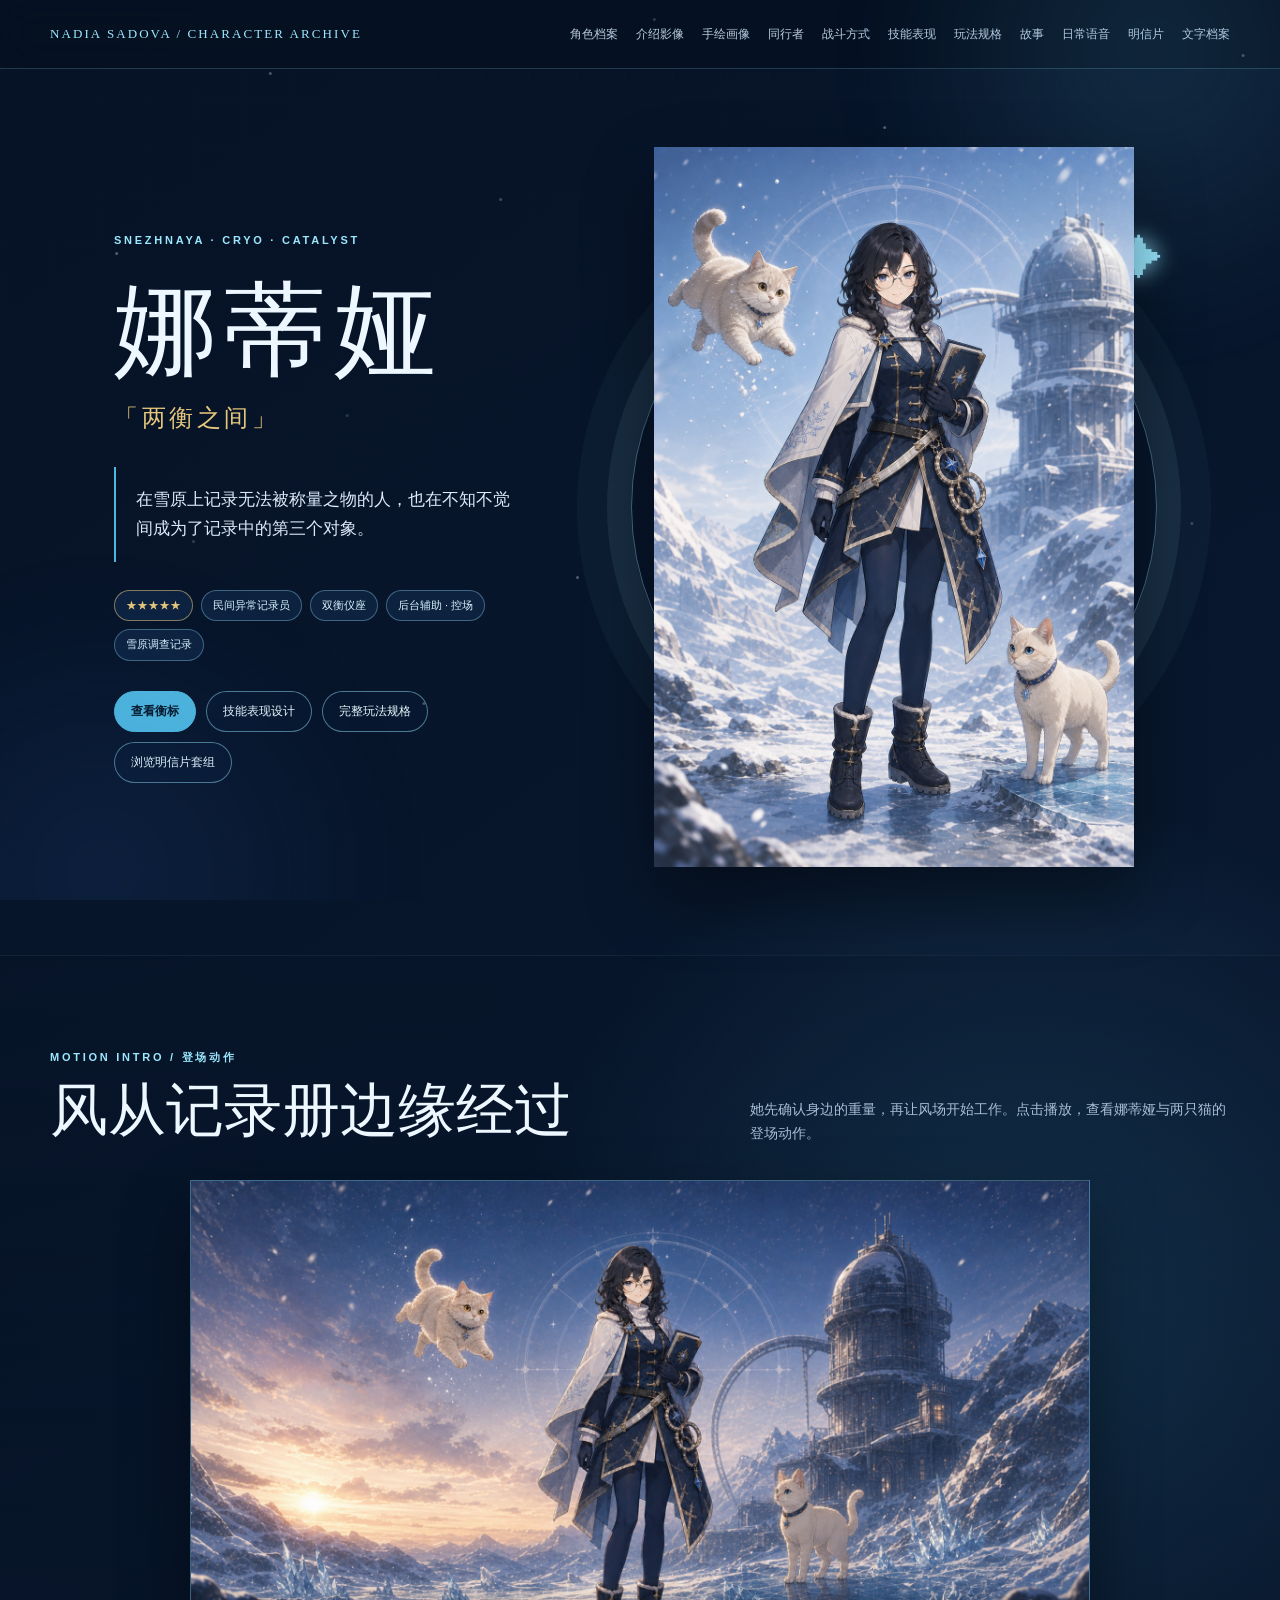
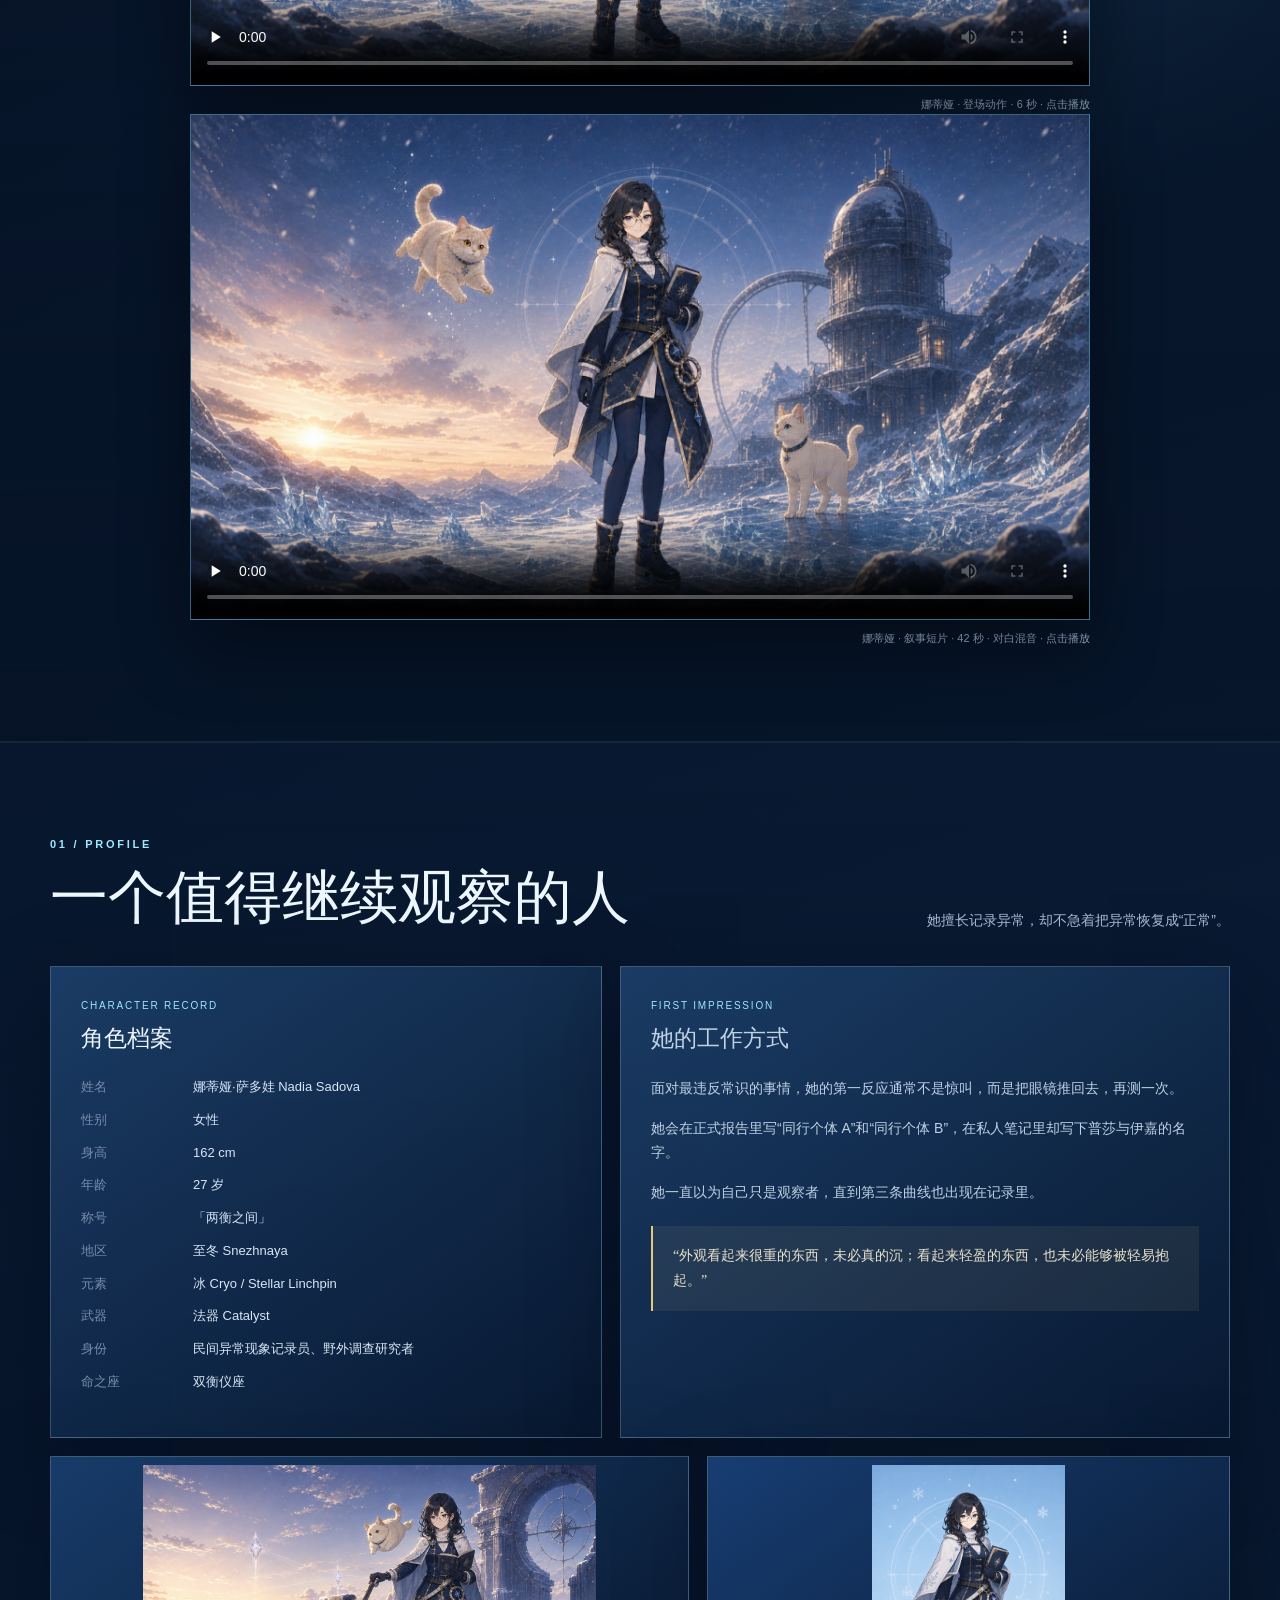
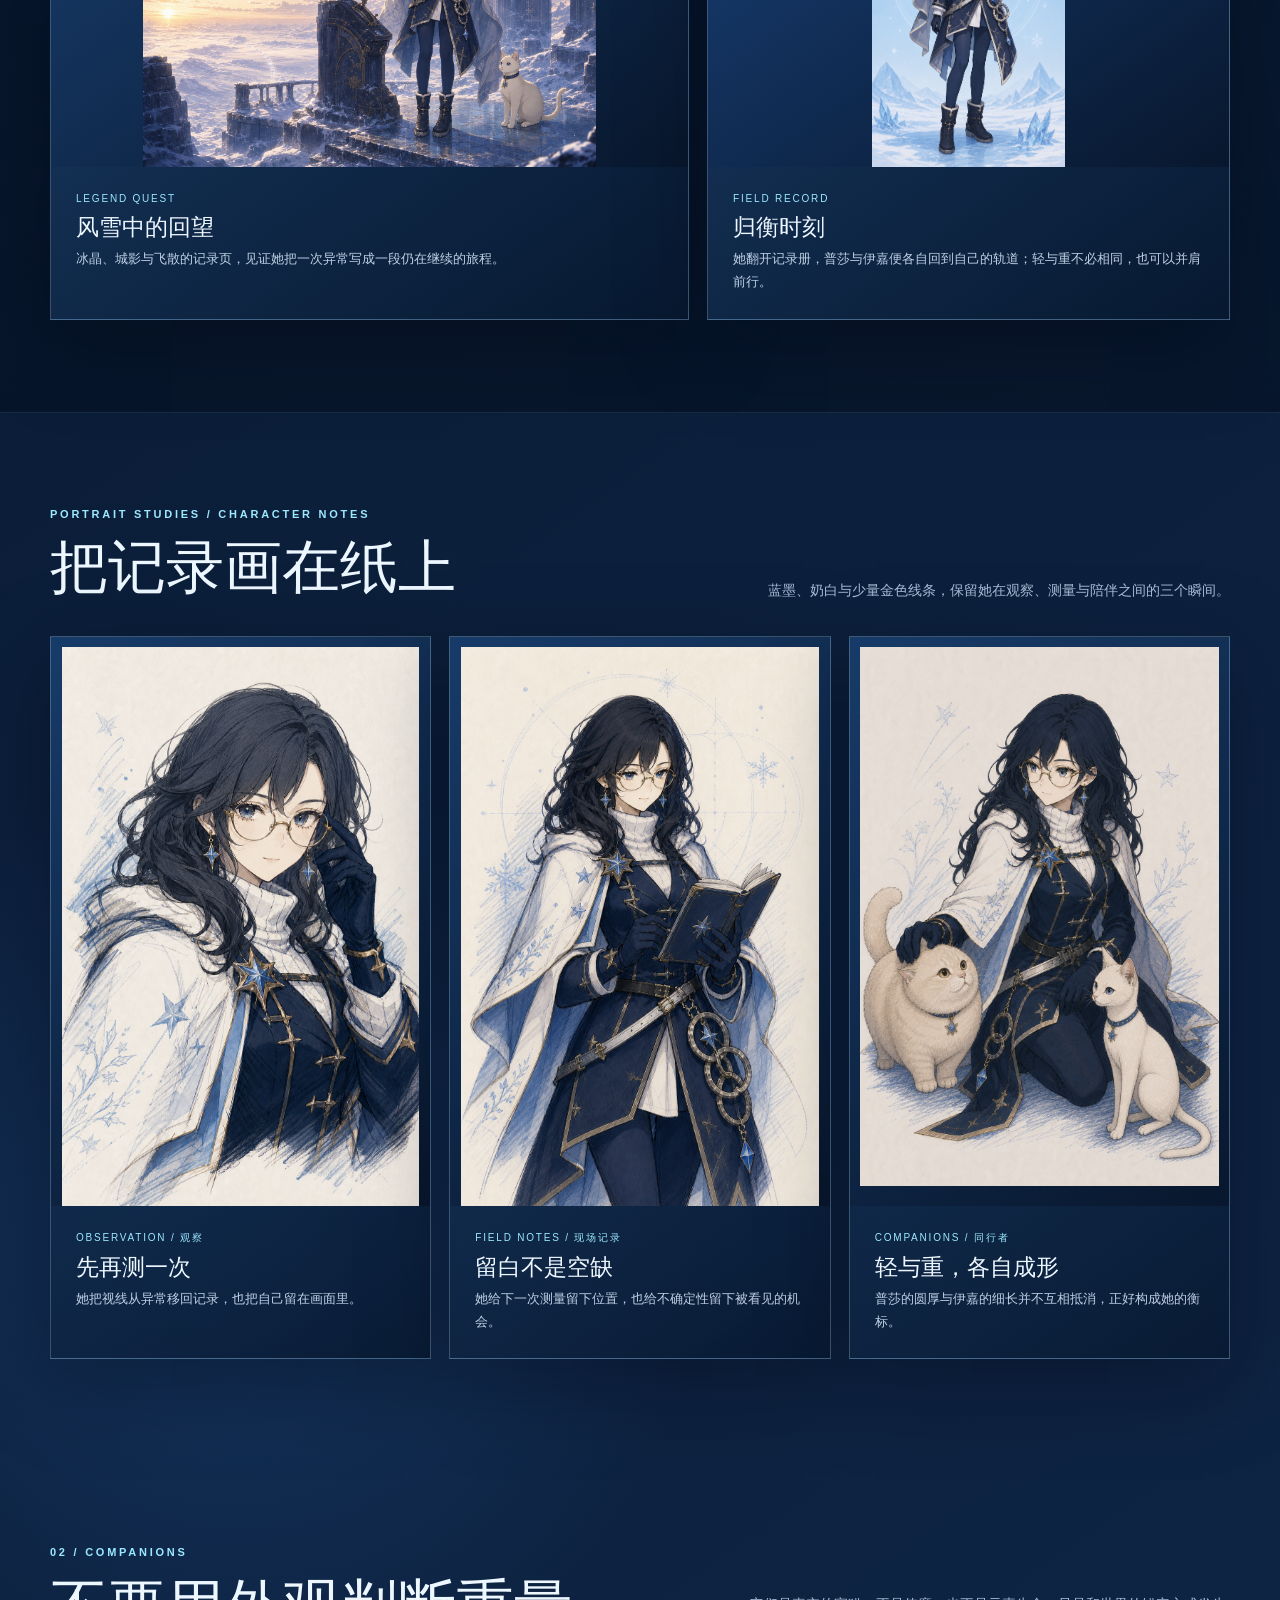
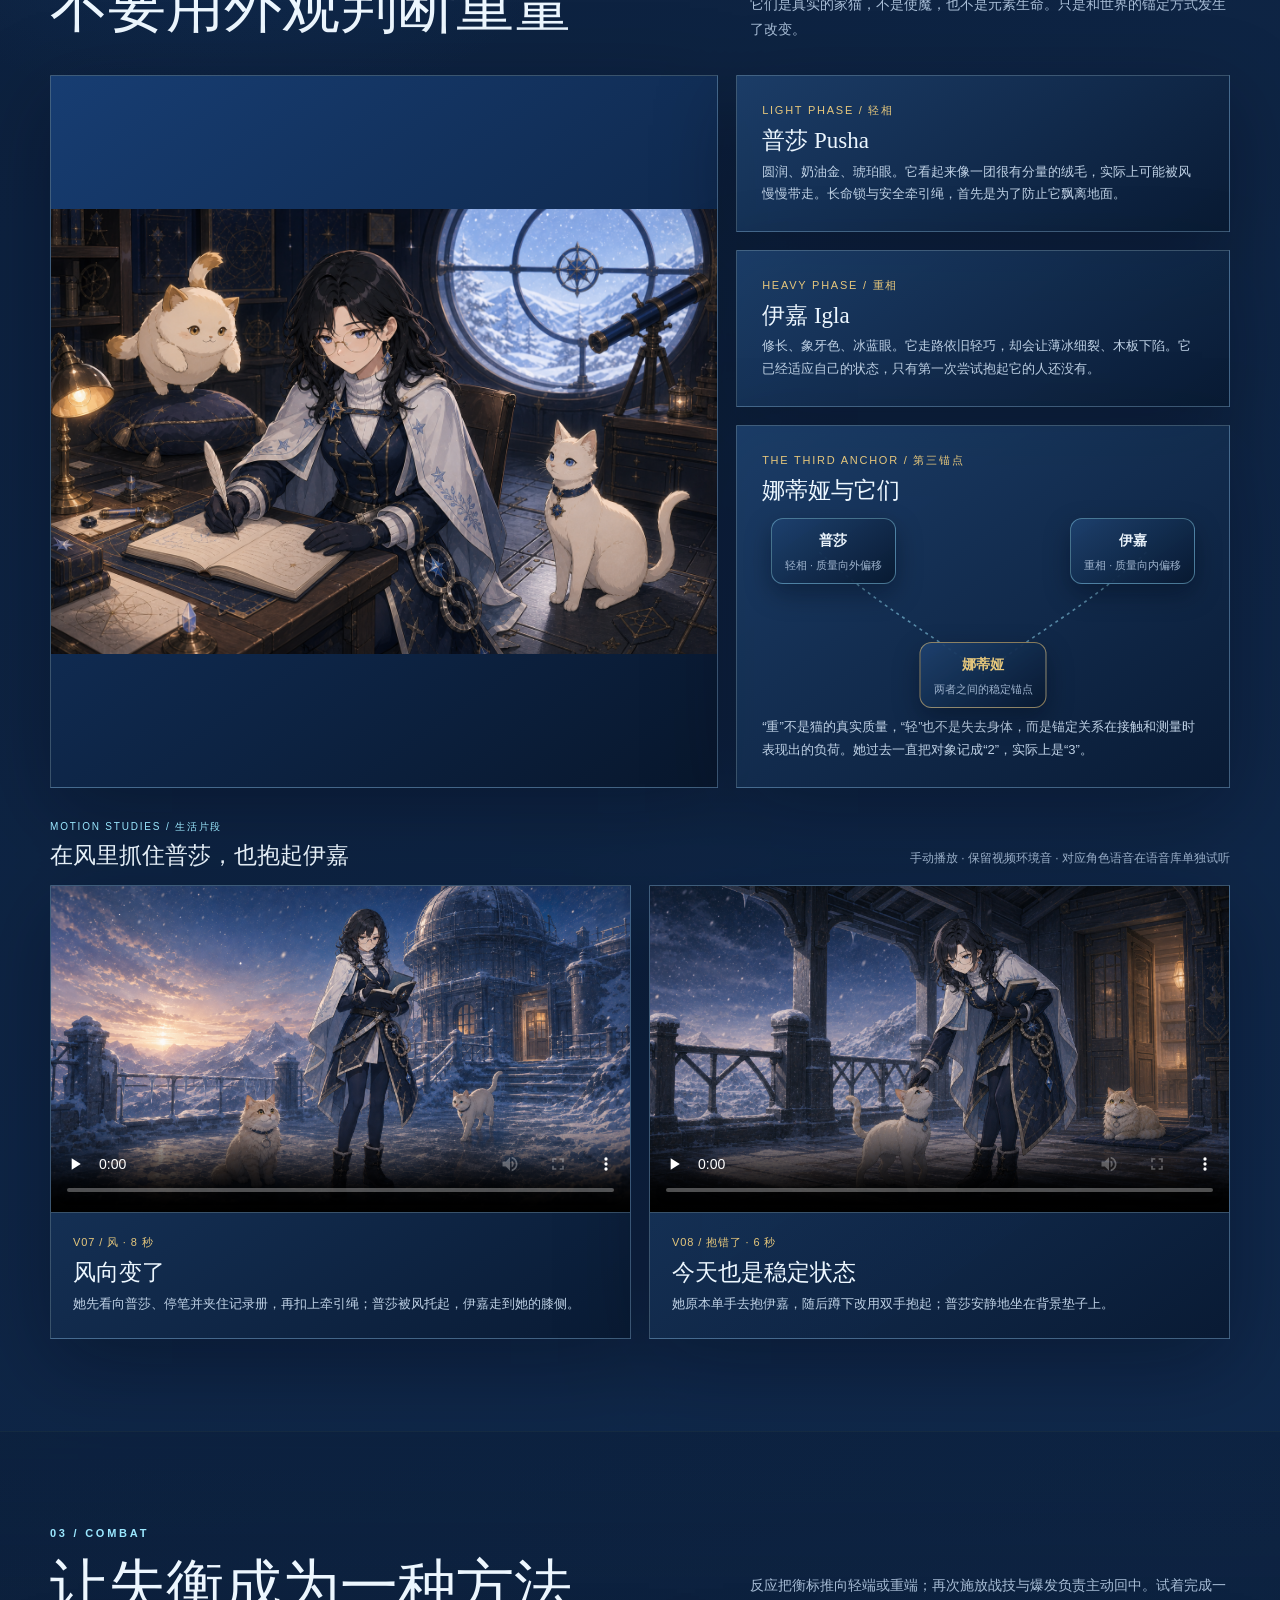
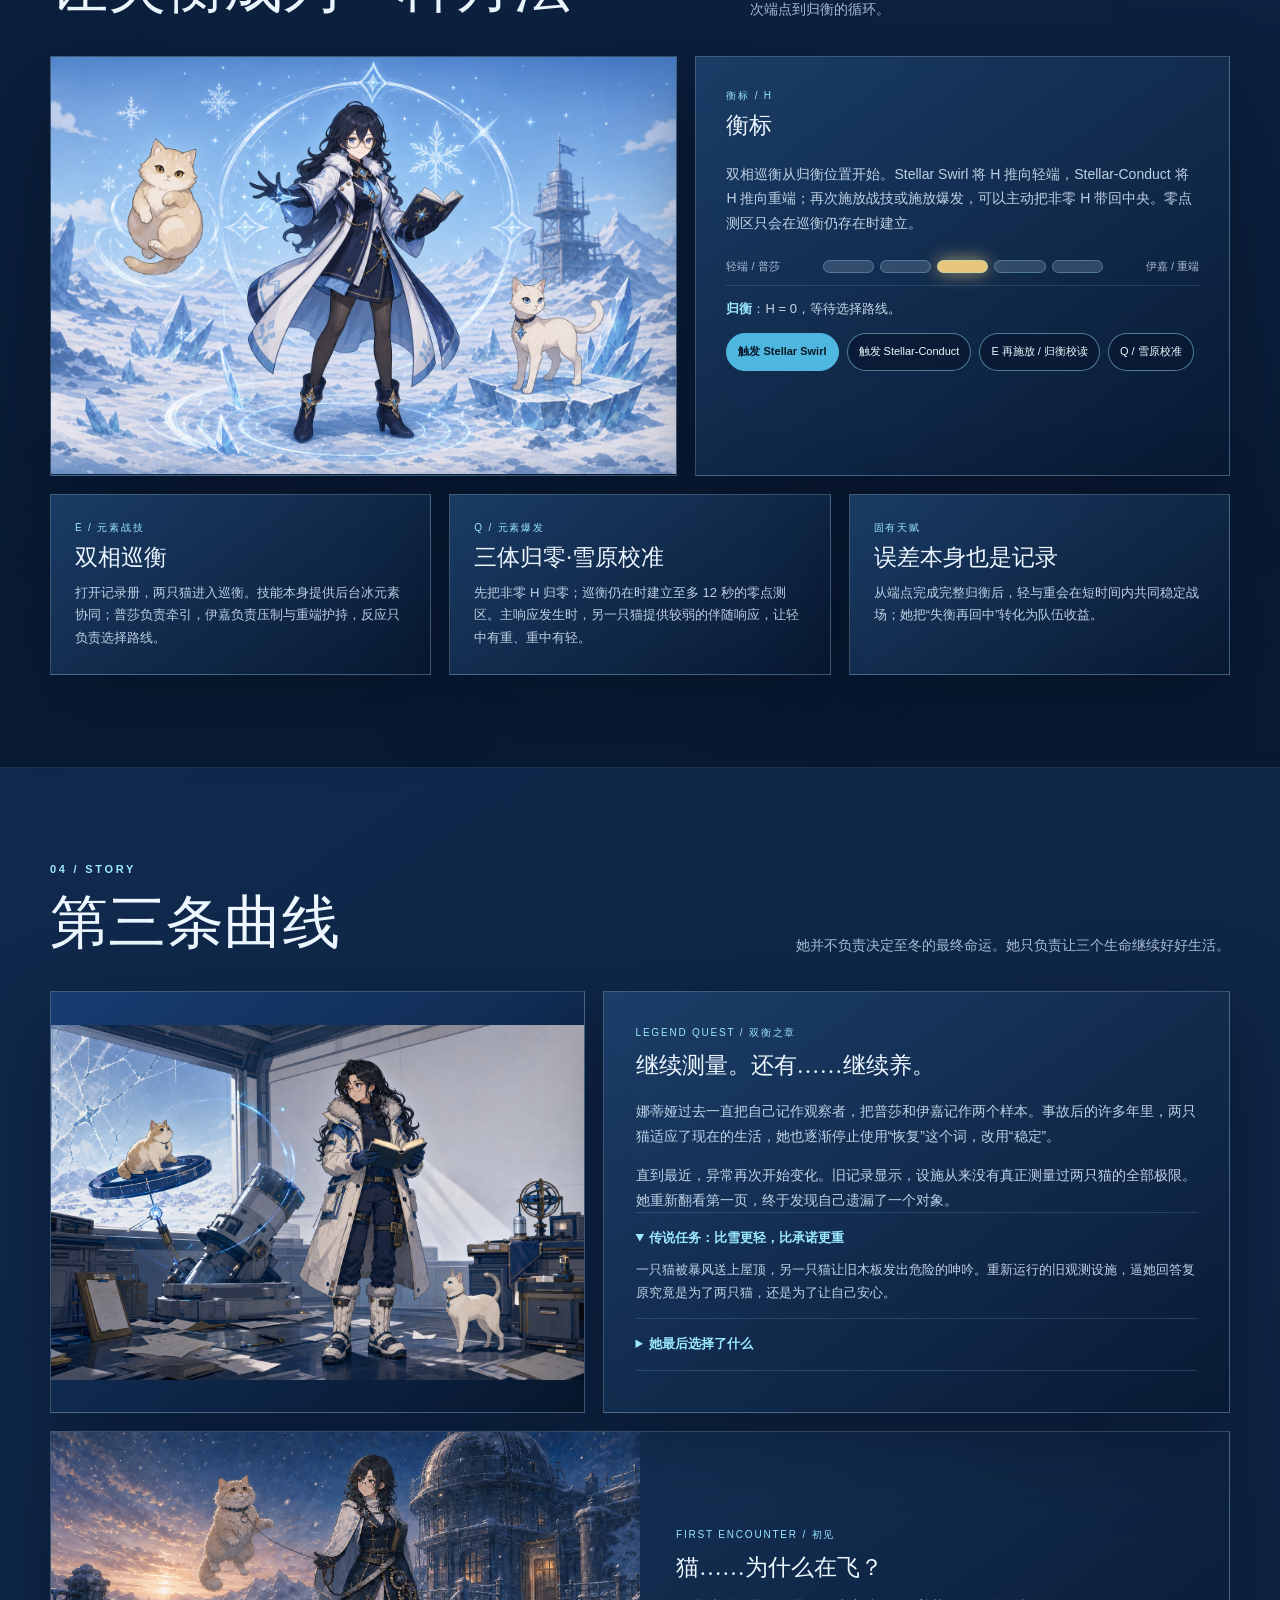
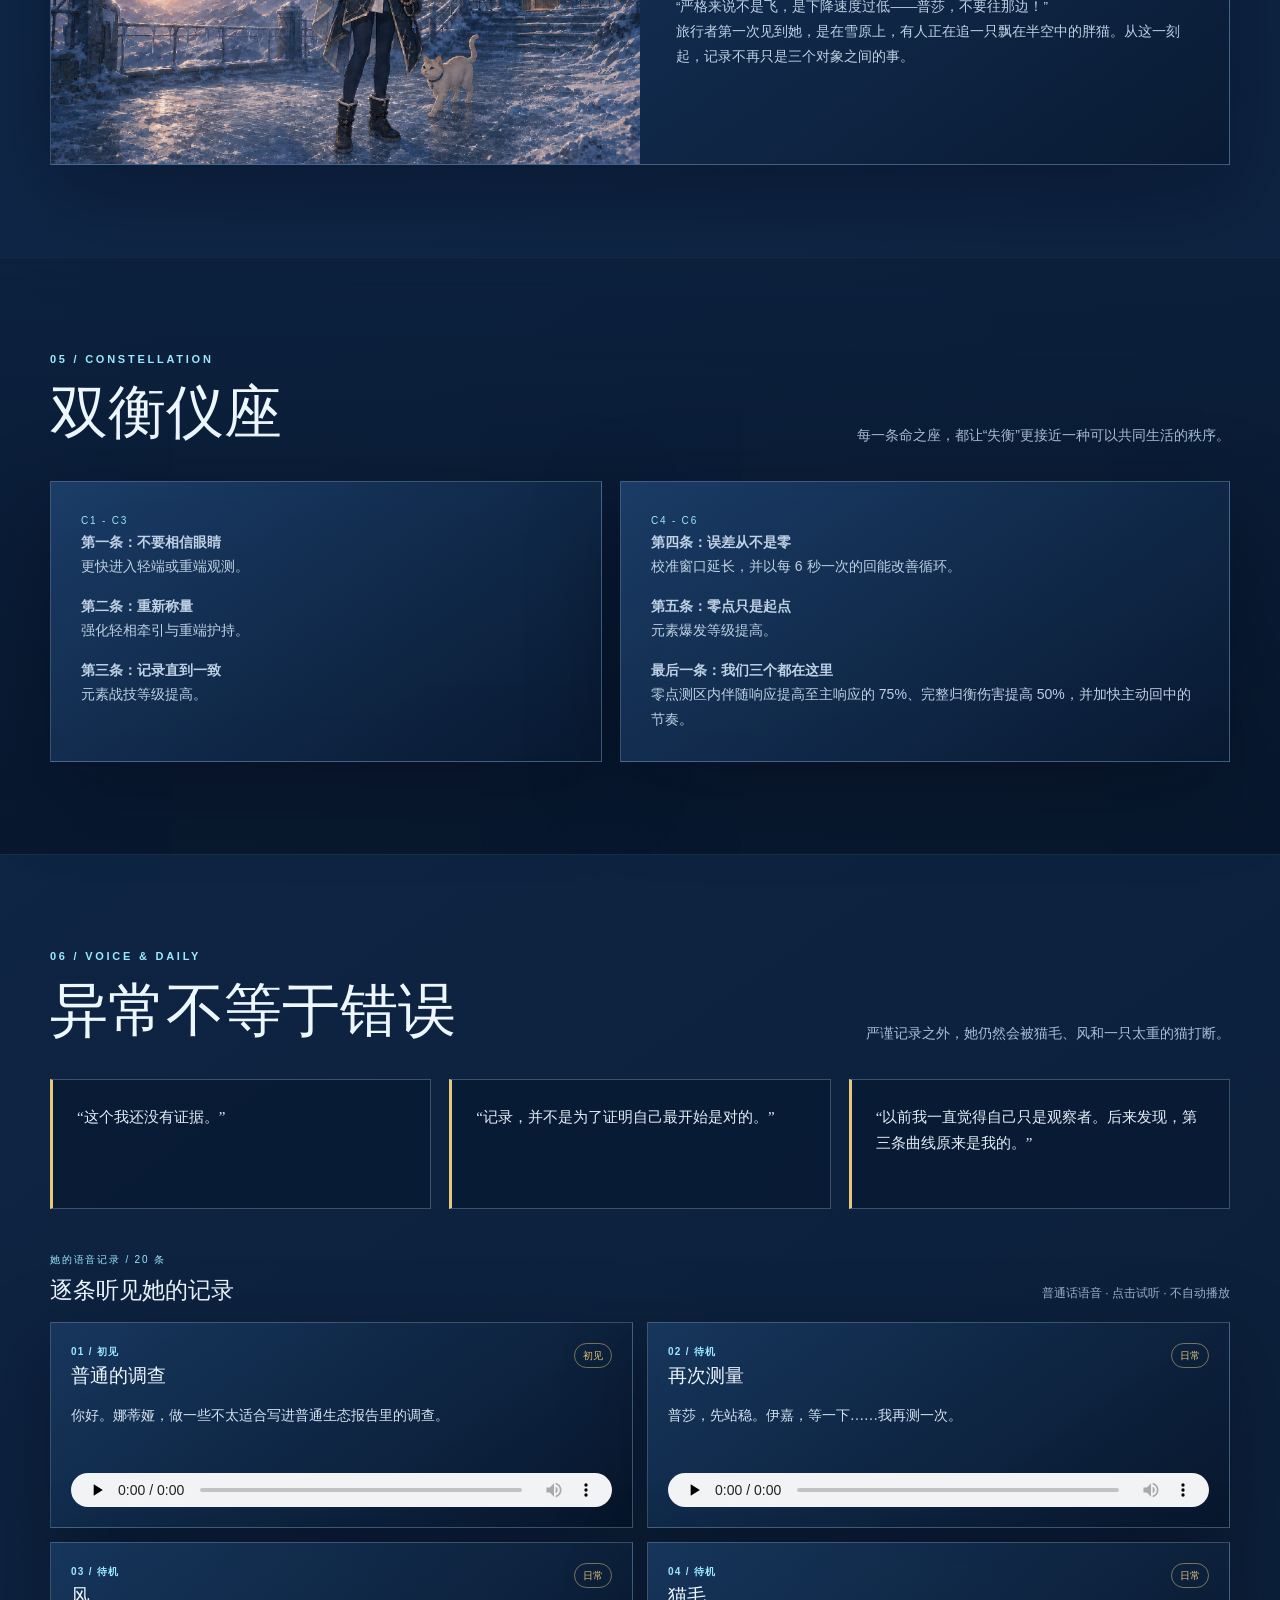
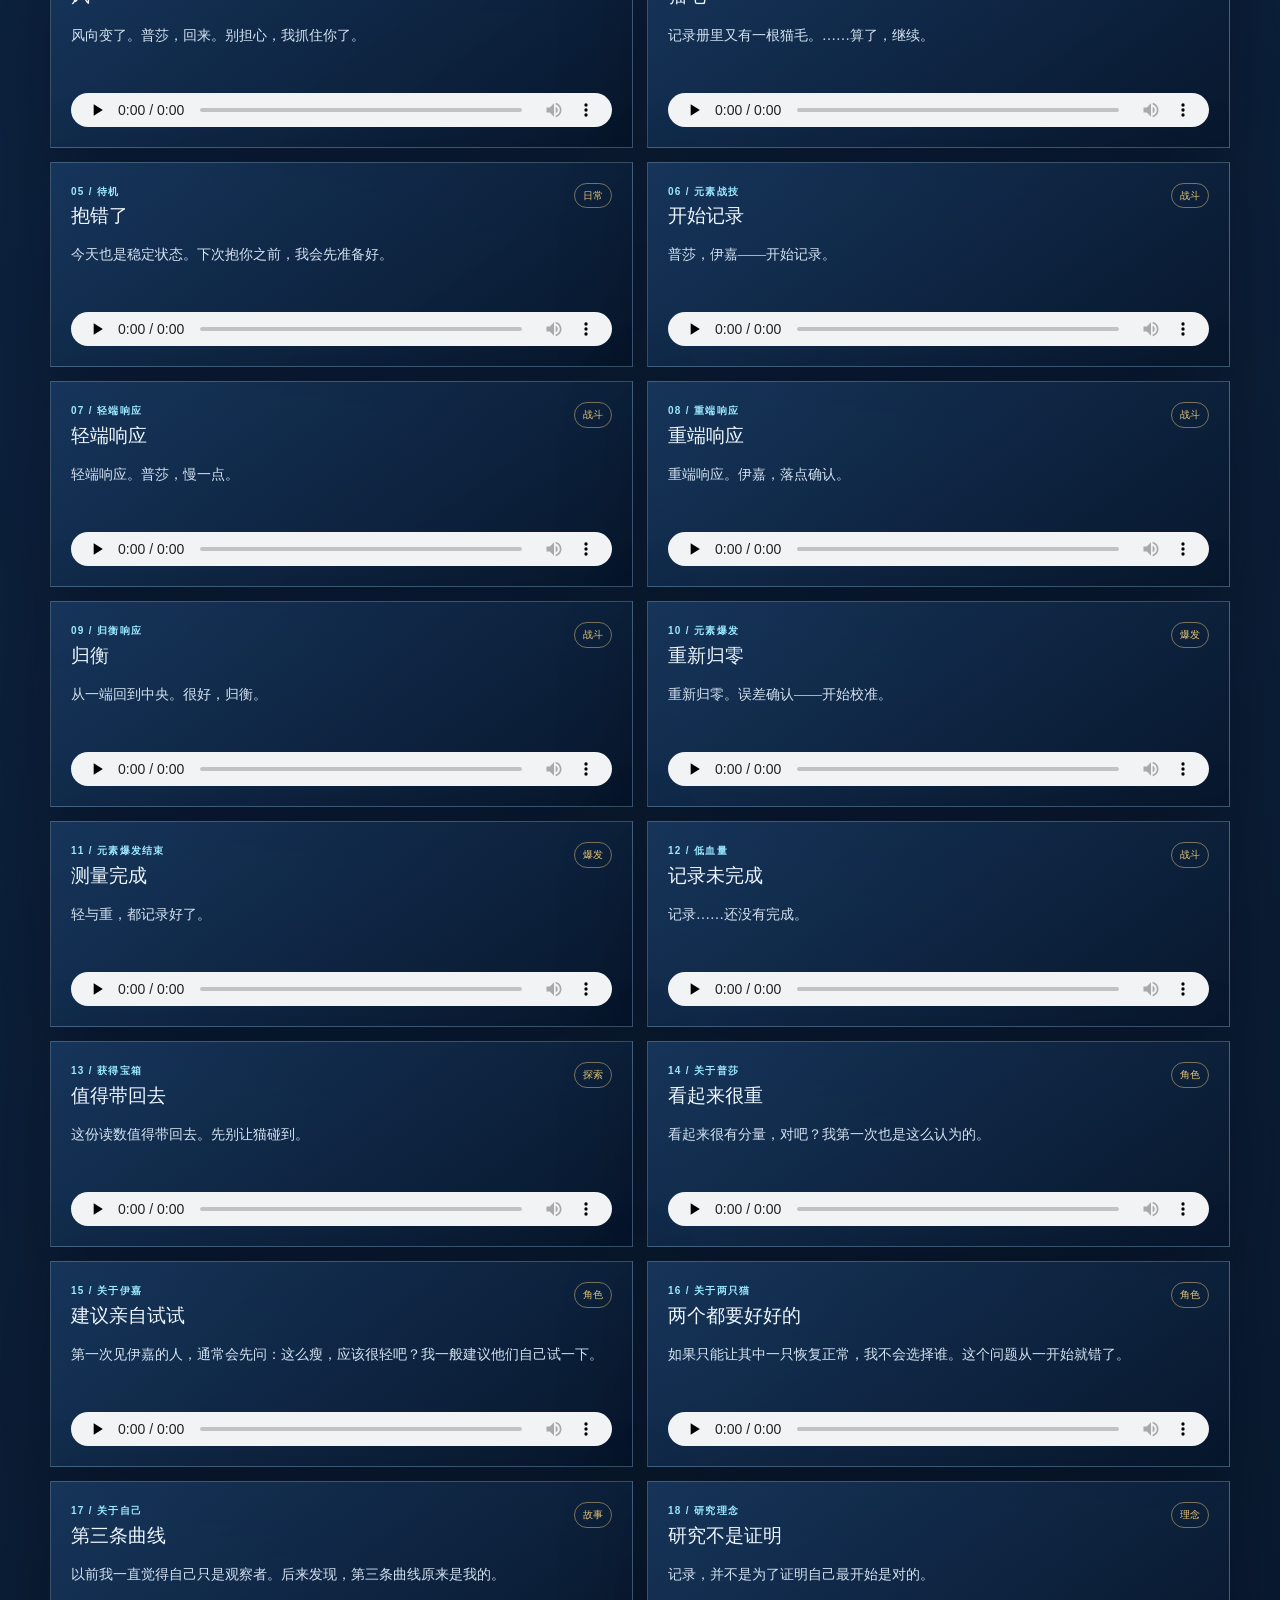
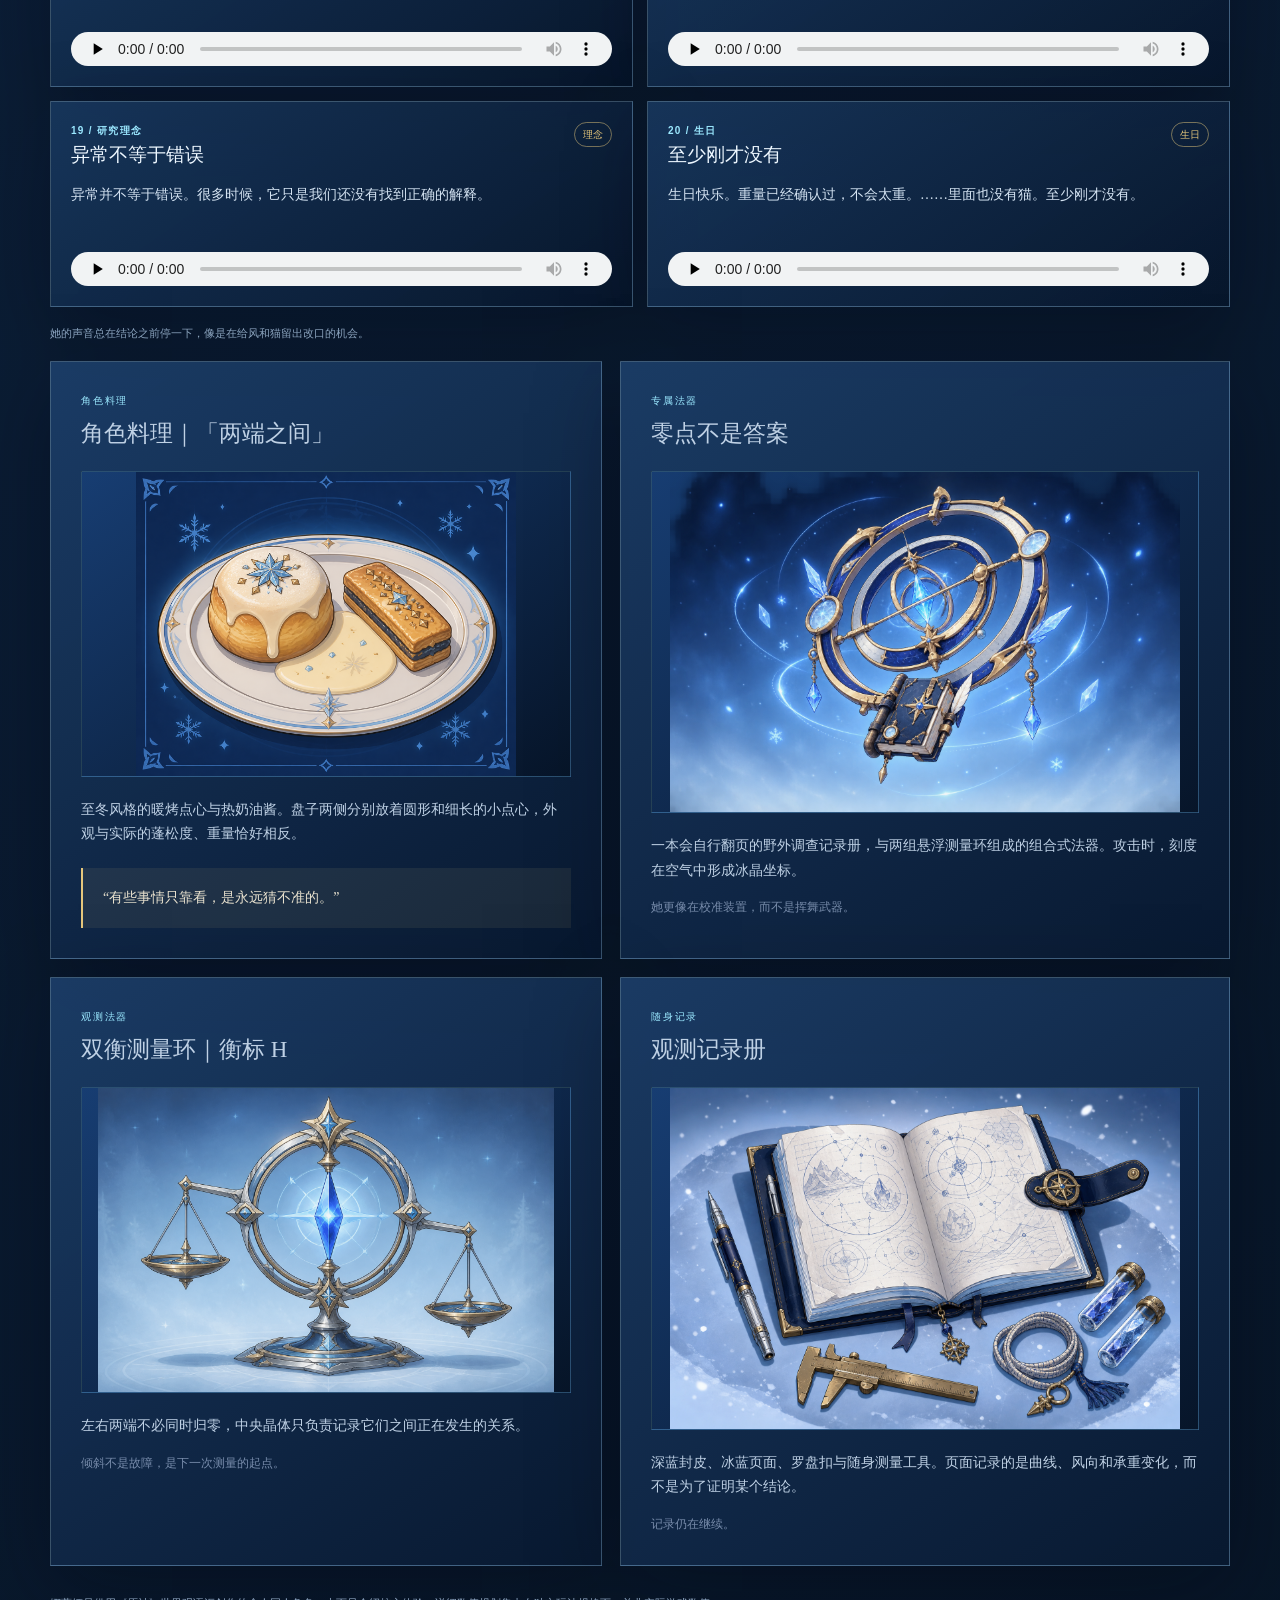
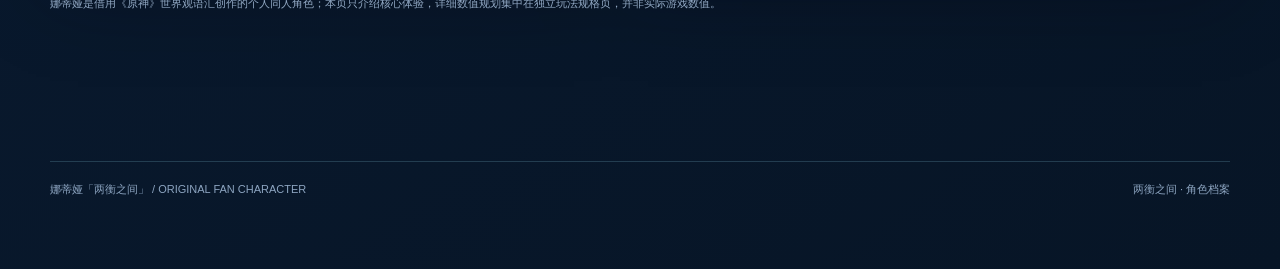
==== output/nadia_character/index.html @ 11be9010 "content(nadia): expand story arc into public pages, no duplicated blocks 按用户确认的分家方案，把母本 §16 世界观与人物弧线" ====
<!doctype html>
<html lang="zh-CN">
<head>
  <meta charset="utf-8">
  <meta name="viewport" content="width=device-width, initial-scale=1">
  <meta name="description" content="娜蒂娅「两衡之间」原创同人角色档案">
  <title>娜蒂娅｜两衡之间 · 角色档案</title>
  <link rel="stylesheet" href="theme.css">
</head>
<body>
  <div class="ambient" aria-hidden="true">
    <div class="ambient-glow ambient-glow--one"></div>
    <div class="ambient-glow ambient-glow--two"></div>
    <div class="ambient-snow-drift"><div class="ambient-snow"></div></div>
  </div>
  <header class="topbar">
    <div class="shell topbar-inner">
      <div class="brand">NADIA SADOVA / CHARACTER ARCHIVE</div>
      <nav aria-label="页面导航">
        <a href="#profile">角色档案</a>
        <a href="#intro-motion">介绍影像</a>
        <a href="#portrait-studies">手绘画像</a>
        <a href="#companions">同行者</a>
        <a href="#combat">战斗方式</a>
        <a href="skills.html">技能表现</a>
        <a href="gameplay.html">玩法规格</a>
        <a href="#story">故事</a>
        <a href="#voice">日常语音</a>
        <a href="postcards.html">明信片</a>
        <a href="character-notes.html">文字档案</a>
      </nav>
    </div>
  </header>

  <main>
    <section class="shell hero" aria-labelledby="hero-title">
      <div class="hero-copy">
        <div class="eyebrow">Snezhnaya · Cryo · Catalyst</div>
        <h1 id="hero-title">娜蒂娅</h1>
        <p class="hero-subtitle">「两衡之间」</p>
        <p class="hero-quote">在雪原上记录无法被称量之物的人，也在不知不觉间成为了记录中的第三个对象。</p>
        <div class="badges" aria-label="角色标签">
          <span class="badge gold">★★★★★</span>
          <span class="badge">民间异常记录员</span>
          <span class="badge">双衡仪座</span>
          <span class="badge">后台辅助 · 控场</span>
          <span class="badge">雪原调查记录</span>
        </div>
        <div class="hero-actions">
          <a class="button primary" href="#combat">查看衡标</a>
          <a class="button" href="skills.html">技能表现设计</a>
          <a class="button" href="gameplay.html">完整玩法规格</a>
          <a class="button" href="postcards.html">浏览明信片套组</a>
        </div>
      </div>
      <div class="hero-art">
        <figure class="hero-static-art">
          <img src="assets/nadia_splash_v4_canonical_refined.png" alt="娜蒂娅站在雪原中，身旁两只猫处于不同状态">
        </figure>
      </div>
    </section>

    <section class="section intro-motion" id="intro-motion" aria-labelledby="intro-motion-title">
      <div class="shell">
        <div class="section-head">
          <div><div class="eyebrow">MOTION INTRO / 登场动作</div><h2 id="intro-motion-title">风从记录册边缘经过</h2></div>
          <p>她先确认身边的重量，再让风场开始工作。点击播放，查看娜蒂娅与两只猫的登场动作。</p>
        </div>
        <figure class="intro-motion-card">
          <video class="intro-motion-video" controls playsinline preload="none" poster="assets/video/stills/nadia_video_k01_v01_intro_start_1920x1080.png" aria-label="娜蒂娅登场介绍视频">
            <source src="assets/video/nadia_video_v01_intro_720p_a01.mp4" type="video/mp4">
            您的浏览器不支持 HTML 视频。
          </video>
          <figcaption>娜蒂娅 · 登场动作 · 6 秒 · 点击播放</figcaption>
        </figure>
        <figure class="intro-motion-card">
          <video class="intro-motion-video" controls playsinline preload="none" poster="assets/video/stills/nadia_video_k01_v01_intro_start_1920x1080.png" aria-label="娜蒂娅「两衡之间」叙事短片">
            <source src="assets/video/nadia_video_pv_between_two_weights_v1.mp4" type="video/mp4">
            您的浏览器不支持 HTML 视频。
          </video>
          <figcaption>娜蒂娅 · 叙事短片 · 42 秒 · 对白混音 · 点击播放</figcaption>
        </figure>
      </div>
    </section>

    <section class="section alt" id="profile">
      <div class="shell">
        <div class="section-head">
          <div><div class="eyebrow">01 / Profile</div><h2>一个值得继续观察的人</h2></div>
          <p>她擅长记录异常，却不急着把异常恢复成“正常”。</p>
        </div>
        <div class="profile-grid">
          <article class="panel profile-card">
            <div class="panel-label">Character record</div>
            <h3>角色档案</h3>
            <dl class="profile-table">
              <dt>姓名</dt><dd>娜蒂娅·萨多娃 Nadia Sadova</dd>
              <dt>性别</dt><dd>女性</dd>
              <dt>身高</dt><dd>162 cm</dd>
              <dt>年龄</dt><dd>27 岁</dd>
              <dt>称号</dt><dd>「两衡之间」</dd>
              <dt>地区</dt><dd>至冬 Snezhnaya</dd>
              <dt>元素</dt><dd>冰 Cryo / Stellar Linchpin</dd>
              <dt>武器</dt><dd>法器 Catalyst</dd>
              <dt>身份</dt><dd>民间异常现象记录员、野外调查研究者</dd>
              <dt>命之座</dt><dd>双衡仪座</dd>
            </dl>
          </article>
          <article class="panel profile-card copy">
            <div class="panel-label">First impression</div>
            <h3>她的工作方式</h3>
            <p>面对最违反常识的事情，她的第一反应通常不是惊叫，而是把眼镜推回去，再测一次。</p>
            <p>她会在正式报告里写“同行个体 A”和“同行个体 B”，在私人笔记里却写下普莎与伊嘉的名字。</p>
            <p>她一直以为自己只是观察者，直到第三条曲线也出现在记录里。</p>
            <div class="quote-box">“外观看起来很重的东西，未必真的沉；看起来轻盈的东西，也未必能够被轻易抱起。”</div>
          </article>
        </div>
        <div class="style-duality" aria-label="娜蒂娅的两段同行记录">
          <article class="panel style-card refined">
            <figure><img src="assets/nadia_quest_v2_canonical_refined.png" alt="娜蒂娅与两只猫在旧观测设施前的同行记录"></figure>
            <div class="style-card-body">
              <div class="panel-label">LEGEND QUEST</div>
              <h3>风雪中的回望</h3>
              <p>冰晶、城影与飞散的记录页，见证她把一次异常写成一段仍在继续的旅程。</p>
            </div>
          </article>
          <article class="panel style-card ingame">
            <figure><img src="assets/nadia_character_v3_canonical.png" alt="娜蒂娅的标准角色全身立绘"></figure>
            <div class="style-card-body">
              <div class="panel-label">FIELD RECORD</div>
              <h3>归衡时刻</h3>
              <p>她翻开记录册，普莎与伊嘉便各自回到自己的轨道；轻与重不必相同，也可以并肩前行。</p>
            </div>
          </article>
        </div>
      </div>
    </section>

    <section class="section portrait-studies" id="portrait-studies">
      <div class="shell">
        <div class="section-head">
          <div><div class="eyebrow">PORTRAIT STUDIES / CHARACTER NOTES</div><h2>把记录画在纸上</h2></div>
          <p>蓝墨、奶白与少量金色线条，保留她在观察、测量与陪伴之间的三个瞬间。</p>
        </div>
        <div class="portrait-grid">
          <article class="panel portrait-card">
            <figure><img src="assets/portraits/nadia_portrait_study_01_observer.png" alt="娜蒂娅调整圆框眼镜的手绘近景画像" loading="lazy"></figure>
            <div class="portrait-card-body">
              <div class="panel-label">OBSERVATION / 观察</div>
              <h3>先再测一次</h3>
              <p>她把视线从异常移回记录，也把自己留在画面里。</p>
            </div>
          </article>
          <article class="panel portrait-card">
            <figure><img src="assets/portraits/nadia_portrait_study_02_field-notes.png" alt="娜蒂娅手持记录册与测量工具的手绘画像" loading="lazy"></figure>
            <div class="portrait-card-body">
              <div class="panel-label">FIELD NOTES / 现场记录</div>
              <h3>留白不是空缺</h3>
              <p>她给下一次测量留下位置，也给不确定性留下被看见的机会。</p>
            </div>
          </article>
          <article class="panel portrait-card">
            <figure><img src="assets/portraits/nadia_portrait_study_03_companions.png" alt="娜蒂娅与一圆一瘦两只猫相伴的手绘画像" loading="lazy"></figure>
            <div class="portrait-card-body">
              <div class="panel-label">COMPANIONS / 同行者</div>
              <h3>轻与重，各自成形</h3>
              <p>普莎的圆厚与伊嘉的细长并不互相抵消，正好构成她的衡标。</p>
            </div>
          </article>
        </div>
      </div>
    </section>

    <section class="section" id="companions">
      <div class="shell">
        <div class="section-head">
          <div><div class="eyebrow">02 / Companions</div><h2>不要用外观判断重量</h2></div>
          <p>它们是真实的家猫，不是使魔，也不是元素生命。只是和世界的锚定方式发生了改变。</p>
        </div>
        <div class="companion-layout">
          <div class="panel companion-art">
            <img src="assets/nadia_companions_v3_canonical_ingame.png" alt="娜蒂娅在观测站陪伴两只猫">
          </div>
          <div class="companion-copy">
            <article class="panel companion-card">
              <div class="phase">LIGHT PHASE / 轻相</div>
              <h3>普莎 Pusha</h3>
              <p>圆润、奶油金、琥珀眼。它看起来像一团很有分量的绒毛，实际上可能被风慢慢带走。长命锁与安全牵引绳，首先是为了防止它飘离地面。</p>
            </article>
            <article class="panel companion-card">
              <div class="phase">HEAVY PHASE / 重相</div>
              <h3>伊嘉 Igla</h3>
              <p>修长、象牙色、冰蓝眼。它走路依旧轻巧，却会让薄冰细裂、木板下陷。它已经适应自己的状态，只有第一次尝试抱起它的人还没有。</p>
            </article>
            <article class="panel companion-card anchor-diagram">
              <div class="phase">THE THIRD ANCHOR / 第三锚点</div>
              <h3>娜蒂娅与它们</h3>
              <div class="anchor-map" role="img" aria-label="三体锚定关系：普莎（轻相，质量向外偏移）与伊嘉（重相，质量向内偏移）分别连接向中央的娜蒂娅稳定锚点">
                <svg class="anchor-lines" viewBox="0 0 100 100" preserveAspectRatio="none" aria-hidden="true">
                  <path d="M 13 18 C 26 46, 38 60, 50 82" fill="none" stroke="rgba(155,232,255,.5)" stroke-width="1.6" stroke-dasharray="3 4" vector-effect="non-scaling-stroke"/>
                  <path d="M 87 18 C 74 46, 62 60, 50 82" fill="none" stroke="rgba(155,232,255,.5)" stroke-width="1.6" stroke-dasharray="3 4" vector-effect="non-scaling-stroke"/>
                </svg>
                <div class="anchor-node anchor-pusha"><b>普莎</b><span>轻相 · 质量向外偏移</span></div>
                <div class="anchor-node anchor-igla"><b>伊嘉</b><span>重相 · 质量向内偏移</span></div>
                <div class="anchor-node anchor-nadia"><b>娜蒂娅</b><span>两者之间的稳定锚点</span></div>
              </div>
              <p>“重”不是猫的真实质量，“轻”也不是失去身体，而是锚定关系在接触和测量时表现出的负荷。她过去一直把对象记成“2”，实际上是“3”。</p>
            </article>
          </div>
        </div>
        <div class="companion-videos" aria-labelledby="companion-videos-title">
          <div class="companion-videos-head">
            <div>
              <div class="panel-label">MOTION STUDIES / 生活片段</div>
              <h3 id="companion-videos-title">在风里抓住普莎，也抱起伊嘉</h3>
            </div>
            <p>手动播放 · 保留视频环境音 · 对应角色语音在语音库单独试听</p>
          </div>
          <div class="companion-video-grid">
            <article class="panel companion-video-card">
              <figure class="companion-video-media">
                <video controls playsinline preload="none" poster="assets/video/stills/nadia_video_k12_v07_wind_start_ingame_1920x1080.png" aria-label="风起时娜蒂娅扣上牵引绳并抓住普莎">
                  <source src="assets/video/nadia_video_v07_wind_720p_a01.mp4" type="video/mp4">
                  您的浏览器不支持 HTML 视频。
                </video>
              </figure>
              <div class="companion-video-body">
                <div class="video-meta">V07 / 风 · 8 秒</div>
                <h3>风向变了</h3>
                <p>她先看向普莎、停笔并夹住记录册，再扣上牵引绳；普莎被风托起，伊嘉走到她的膝侧。</p>
              </div>
            </article>
            <article class="panel companion-video-card">
              <figure class="companion-video-media">
                <video controls playsinline preload="none" poster="assets/video/stills/nadia_video_k14_v08_hug_start_ingame_1920x1080.png" aria-label="娜蒂娅双手抱起伊嘉">
                  <source src="assets/video/nadia_video_v08_hug_720p_a01.mp4" type="video/mp4">
                  您的浏览器不支持 HTML 视频。
                </video>
              </figure>
              <div class="companion-video-body">
                <div class="video-meta">V08 / 抱错了 · 6 秒</div>
                <h3>今天也是稳定状态</h3>
                <p>她原本单手去抱伊嘉，随后蹲下改用双手抱起；普莎安静地坐在背景垫子上。</p>
              </div>
            </article>
          </div>
        </div>
      </div>
    </section>

    <section class="section alt" id="combat">
      <div class="shell">
        <div class="section-head">
          <div><div class="eyebrow">03 / Combat</div><h2>让失衡成为一种方法</h2></div>
          <p>反应把衡标推向轻端或重端；再次施放战技与爆发负责主动回中。试着完成一次端点到归衡的循环。</p>
        </div>
        <div class="combat-layout">
          <div class="panel combat-art">
            <img src="assets/nadia_action_v2_ingame.png" alt="娜蒂娅展开法器，两只猫分别处于浮动与重压冰面状态">
          </div>
          <div class="panel combat-copy">
            <div class="panel-label">衡标 / H</div>
            <h3>衡标</h3>
            <p class="copy">双相巡衡从归衡位置开始。Stellar Swirl 将 H 推向轻端，Stellar-Conduct 将 H 推向重端；再次施放战技或施放爆发，可以主动把非零 H 带回中央。零点测区只会在巡衡仍存在时建立。</p>
            <div class="meter-wrap" aria-label="衡标状态">
              <div class="meter-label">轻端 / 普莎</div>
              <div class="meter" id="meter" role="meter" aria-valuemin="-2" aria-valuemax="2" aria-valuenow="0" aria-label="衡标">
                <span class="meter-cell"></span><span class="meter-cell"></span><span class="meter-cell center active"></span><span class="meter-cell"></span><span class="meter-cell"></span>
              </div>
              <div class="meter-label">伊嘉 / 重端</div>
            </div>
            <p class="state-line" id="state-line" aria-live="polite"><strong>归衡</strong>：H = 0，等待选择路线。</p>
            <div class="controls">
              <button class="control-button primary" data-action="light">触发 Stellar Swirl</button>
              <button class="control-button" data-action="heavy">触发 Stellar-Conduct</button>
              <button class="control-button" data-action="return">E 再施放 / 归衡校读</button>
              <button class="control-button" data-action="burst">Q / 雪原校准</button>
            </div>
          </div>
        </div>
        <div class="ability-grid">
          <article class="panel ability-card">
            <div class="panel-label">E / 元素战技</div>
            <h3>双相巡衡</h3>
            <p>打开记录册，两只猫进入巡衡。技能本身提供后台冰元素协同；普莎负责牵引，伊嘉负责压制与重端护持，反应只负责选择路线。</p>
          </article>
          <article class="panel ability-card">
            <div class="panel-label">Q / 元素爆发</div>
            <h3>三体归零·雪原校准</h3>
            <p>先把非零 H 归零；巡衡仍在时建立至多 12 秒的零点测区。主响应发生时，另一只猫提供较弱的伴随响应，让轻中有重、重中有轻。</p>
          </article>
          <article class="panel ability-card">
            <div class="panel-label">固有天赋</div>
            <h3>误差本身也是记录</h3>
            <p>从端点完成完整归衡后，轻与重会在短时间内共同稳定战场；她把“失衡再回中”转化为队伍收益。</p>
          </article>
        </div>
      </div>
    </section>

    <section class="section" id="story">
      <div class="shell">
        <div class="section-head">
          <div><div class="eyebrow">04 / Story</div><h2>第三条曲线</h2></div>
          <p>她并不负责决定至冬的最终命运。她只负责让三个生命继续好好生活。</p>
        </div>
        <div class="story-layout">
          <div class="panel story-image">
            <img src="assets/nadia_story_after_v1_ingame.png" alt="事故之后，娜蒂娅在受损观测站里记录">
          </div>
          <div class="panel story-copy">
            <div class="panel-label">Legend quest / 双衡之章</div>
            <h3>继续测量。还有……继续养。</h3>
            <div class="copy">
              <p>娜蒂娅过去一直把自己记作观察者，把普莎和伊嘉记作两个样本。事故后的许多年里，两只猫适应了现在的生活，她也逐渐停止使用“恢复”这个词，改用“稳定”。</p>
              <p>直到最近，异常再次开始变化。旧记录显示，设施从来没有真正测量过两只猫的全部极限。她重新翻看第一页，终于发现自己遗漏了一个对象。</p>
            </div>
            <details open><summary>传说任务：比雪更轻，比承诺更重</summary><p>一只猫被暴风送上屋顶，另一只猫让旧木板发出危险的呻吟。重新运行的旧观测设施，逼她回答复原究竟是为了两只猫，还是为了让自己安心。</p></details>
            <details><summary>她最后选择了什么</summary><p>拒绝强制复原，稳定现在的三者。她没有得到“治好它们”的答案，但她得到了继续和它们一起生活的方法。</p></details>
          </div>
        </div>
        <div class="panel first-meeting">
          <div class="first-meeting-media">
            <img src="assets/video/stills/nadia_video_k13_v07_wind_end_ingame_v4_1920x1080.png" alt="圆润的普莎被风托起，娜蒂娅握着牵引绳看着它，伊嘉走向她的膝侧">
          </div>
          <div class="first-meeting-copy">
            <div class="panel-label">First encounter / 初见</div>
            <h3>猫……为什么在飞？</h3>
            <p class="first-meeting-line">“严格来说不是飞，是下降速度过低——普莎，不要往那边！”</p>
            <p>旅行者第一次见到她，是在雪原上，有人正在追一只飘在半空中的胖猫。从这一刻起，记录不再只是三个对象之间的事。</p>
          </div>
        </div>
      </div>
    </section>

    <section class="section alt" id="constellation">
      <div class="shell">
        <div class="section-head">
          <div><div class="eyebrow">05 / Constellation</div><h2>双衡仪座</h2></div>
          <p>每一条命之座，都让“失衡”更接近一种可以共同生活的秩序。</p>
        </div>
        <div class="profile-grid">
          <article class="panel profile-card copy">
            <div class="panel-label">C1 - C3</div>
            <p><strong>第一条：不要相信眼睛</strong><br>更快进入轻端或重端观测。</p>
            <p><strong>第二条：重新称量</strong><br>强化轻相牵引与重端护持。</p>
            <p><strong>第三条：记录直到一致</strong><br>元素战技等级提高。</p>
          </article>
          <article class="panel profile-card copy">
            <div class="panel-label">C4 - C6</div>
            <p><strong>第四条：误差从不是零</strong><br>校准窗口延长，并以每 6 秒一次的回能改善循环。</p>
            <p><strong>第五条：零点只是起点</strong><br>元素爆发等级提高。</p>
            <p><strong>最后一条：我们三个都在这里</strong><br>零点测区内伴随响应提高至主响应的 75%、完整归衡伤害提高 50%，并加快主动回中的节奏。</p>
          </article>
        </div>
      </div>
    </section>

    <section class="section" id="voice">
      <div class="shell">
        <div class="section-head">
          <div><div class="eyebrow">06 / Voice & Daily</div><h2>异常不等于错误</h2></div>
          <p>严谨记录之外，她仍然会被猫毛、风和一只太重的猫打断。</p>
        </div>
        <div class="quote-grid">
          <blockquote>“这个我还没有证据。”</blockquote>
          <blockquote>“记录，并不是为了证明自己最开始是对的。”</blockquote>
          <blockquote>“以前我一直觉得自己只是观察者。后来发现，第三条曲线原来是我的。”</blockquote>
        </div>
        <div class="voice-library-head">
          <div>
            <div class="panel-label">她的语音记录 / 20 条</div>
            <h3>逐条听见她的记录</h3>
          </div>
          <p>普通话语音 · 点击试听 · 不自动播放</p>
        </div>
        <div class="voice-grid" aria-label="娜蒂娅中文语音列表">
          <article class="panel voice-card" data-voice-line="01">
            <div class="voice-card-head"><div><div class="voice-index">01 / 初见</div><h3>普通的调查</h3></div><span class="voice-scene">初见</span></div>
            <p class="voice-text">你好。娜蒂娅，做一些不太适合写进普通生态报告里的调查。</p>
            <audio controls preload="none" src="assets/audio/nadia_voice_01_greeting.mp3"><a href="assets/audio/nadia_voice_01_greeting.mp3">下载语音 01</a></audio>
          </article>
          <article class="panel voice-card" data-voice-line="02">
            <div class="voice-card-head"><div><div class="voice-index">02 / 待机</div><h3>再次测量</h3></div><span class="voice-scene">日常</span></div>
            <p class="voice-text">普莎，先站稳。伊嘉，等一下……我再测一次。</p>
            <audio controls preload="none" src="assets/audio/nadia_voice_02_remeasure.mp3"><a href="assets/audio/nadia_voice_02_remeasure.mp3">下载语音 02</a></audio>
          </article>
          <article class="panel voice-card" data-voice-line="03">
            <div class="voice-card-head"><div><div class="voice-index">03 / 待机</div><h3>风</h3></div><span class="voice-scene">日常</span></div>
            <p class="voice-text">风向变了。普莎，回来。别担心，我抓住你了。</p>
            <audio controls preload="none" src="assets/audio/nadia_voice_03_wind.mp3"><a href="assets/audio/nadia_voice_03_wind.mp3">下载语音 03</a></audio>
          </article>
          <article class="panel voice-card" data-voice-line="04">
            <div class="voice-card-head"><div><div class="voice-index">04 / 待机</div><h3>猫毛</h3></div><span class="voice-scene">日常</span></div>
            <p class="voice-text">记录册里又有一根猫毛。……算了，继续。</p>
            <audio controls preload="none" src="assets/audio/nadia_voice_04_fur.mp3"><a href="assets/audio/nadia_voice_04_fur.mp3">下载语音 04</a></audio>
          </article>
          <article class="panel voice-card" data-voice-line="05">
            <div class="voice-card-head"><div><div class="voice-index">05 / 待机</div><h3>抱错了</h3></div><span class="voice-scene">日常</span></div>
            <p class="voice-text">今天也是稳定状态。下次抱你之前，我会先准备好。</p>
            <audio controls preload="none" src="assets/audio/nadia_voice_05_heavy_hug.mp3"><a href="assets/audio/nadia_voice_05_heavy_hug.mp3">下载语音 05</a></audio>
          </article>
          <article class="panel voice-card" data-voice-line="06">
            <div class="voice-card-head"><div><div class="voice-index">06 / 元素战技</div><h3>开始记录</h3></div><span class="voice-scene">战斗</span></div>
            <p class="voice-text">普莎，伊嘉——开始记录。</p>
            <audio controls preload="none" src="assets/audio/nadia_voice_06_skill.mp3"><a href="assets/audio/nadia_voice_06_skill.mp3">下载语音 06</a></audio>
          </article>
          <article class="panel voice-card" data-voice-line="07">
            <div class="voice-card-head"><div><div class="voice-index">07 / 轻端响应</div><h3>轻端响应</h3></div><span class="voice-scene">战斗</span></div>
            <p class="voice-text">轻端响应。普莎，慢一点。</p>
            <audio controls preload="none" src="assets/audio/nadia_voice_07_light_phase.mp3"><a href="assets/audio/nadia_voice_07_light_phase.mp3">下载语音 07</a></audio>
          </article>
          <article class="panel voice-card" data-voice-line="08">
            <div class="voice-card-head"><div><div class="voice-index">08 / 重端响应</div><h3>重端响应</h3></div><span class="voice-scene">战斗</span></div>
            <p class="voice-text">重端响应。伊嘉，落点确认。</p>
            <audio controls preload="none" src="assets/audio/nadia_voice_08_heavy_phase.mp3"><a href="assets/audio/nadia_voice_08_heavy_phase.mp3">下载语音 08</a></audio>
          </article>
          <article class="panel voice-card" data-voice-line="09">
            <div class="voice-card-head"><div><div class="voice-index">09 / 归衡响应</div><h3>归衡</h3></div><span class="voice-scene">战斗</span></div>
            <p class="voice-text">从一端回到中央。很好，归衡。</p>
            <audio controls preload="none" src="assets/audio/nadia_voice_09_return_zero.mp3"><a href="assets/audio/nadia_voice_09_return_zero.mp3">下载语音 09</a></audio>
          </article>
          <article class="panel voice-card" data-voice-line="10">
            <div class="voice-card-head"><div><div class="voice-index">10 / 元素爆发</div><h3>重新归零</h3></div><span class="voice-scene">爆发</span></div>
            <p class="voice-text">重新归零。误差确认——开始校准。</p>
            <audio controls preload="none" src="assets/audio/nadia_voice_10_burst_start.mp3"><a href="assets/audio/nadia_voice_10_burst_start.mp3">下载语音 10</a></audio>
          </article>
          <article class="panel voice-card" data-voice-line="11">
            <div class="voice-card-head"><div><div class="voice-index">11 / 元素爆发结束</div><h3>测量完成</h3></div><span class="voice-scene">爆发</span></div>
            <p class="voice-text">轻与重，都记录好了。</p>
            <audio controls preload="none" src="assets/audio/nadia_voice_11_burst_end.mp3"><a href="assets/audio/nadia_voice_11_burst_end.mp3">下载语音 11</a></audio>
          </article>
          <article class="panel voice-card" data-voice-line="12">
            <div class="voice-card-head"><div><div class="voice-index">12 / 低血量</div><h3>记录未完成</h3></div><span class="voice-scene">战斗</span></div>
            <p class="voice-text">记录……还没有完成。</p>
            <audio controls preload="none" src="assets/audio/nadia_voice_12_low_hp.mp3"><a href="assets/audio/nadia_voice_12_low_hp.mp3">下载语音 12</a></audio>
          </article>
          <article class="panel voice-card" data-voice-line="13">
            <div class="voice-card-head"><div><div class="voice-index">13 / 获得宝箱</div><h3>值得带回去</h3></div><span class="voice-scene">探索</span></div>
            <p class="voice-text">这份读数值得带回去。先别让猫碰到。</p>
            <audio controls preload="none" src="assets/audio/nadia_voice_13_treasure.mp3"><a href="assets/audio/nadia_voice_13_treasure.mp3">下载语音 13</a></audio>
          </article>
          <article class="panel voice-card" data-voice-line="14">
            <div class="voice-card-head"><div><div class="voice-index">14 / 关于普莎</div><h3>看起来很重</h3></div><span class="voice-scene">角色</span></div>
            <p class="voice-text">看起来很有分量，对吧？我第一次也是这么认为的。</p>
            <audio controls preload="none" src="assets/audio/nadia_voice_14_about_pusha.mp3"><a href="assets/audio/nadia_voice_14_about_pusha.mp3">下载语音 14</a></audio>
          </article>
          <article class="panel voice-card" data-voice-line="15">
            <div class="voice-card-head"><div><div class="voice-index">15 / 关于伊嘉</div><h3>建议亲自试试</h3></div><span class="voice-scene">角色</span></div>
            <p class="voice-text">第一次见伊嘉的人，通常会先问：这么瘦，应该很轻吧？我一般建议他们自己试一下。</p>
            <audio controls preload="none" src="assets/audio/nadia_voice_15_about_igla.mp3"><a href="assets/audio/nadia_voice_15_about_igla.mp3">下载语音 15</a></audio>
          </article>
          <article class="panel voice-card" data-voice-line="16">
            <div class="voice-card-head"><div><div class="voice-index">16 / 关于两只猫</div><h3>两个都要好好的</h3></div><span class="voice-scene">角色</span></div>
            <p class="voice-text">如果只能让其中一只恢复正常，我不会选择谁。这个问题从一开始就错了。</p>
            <audio controls preload="none" src="assets/audio/nadia_voice_16_about_both.mp3"><a href="assets/audio/nadia_voice_16_about_both.mp3">下载语音 16</a></audio>
          </article>
          <article class="panel voice-card" data-voice-line="17">
            <div class="voice-card-head"><div><div class="voice-index">17 / 关于自己</div><h3>第三条曲线</h3></div><span class="voice-scene">故事</span></div>
            <p class="voice-text">以前我一直觉得自己只是观察者。后来发现，第三条曲线原来是我的。</p>
            <audio controls preload="none" src="assets/audio/nadia_voice_17_about_self.mp3"><a href="assets/audio/nadia_voice_17_about_self.mp3">下载语音 17</a></audio>
          </article>
          <article class="panel voice-card" data-voice-line="18">
            <div class="voice-card-head"><div><div class="voice-index">18 / 研究理念</div><h3>研究不是证明</h3></div><span class="voice-scene">理念</span></div>
            <p class="voice-text">记录，并不是为了证明自己最开始是对的。</p>
            <audio controls preload="none" src="assets/audio/nadia_voice_18_research.mp3"><a href="assets/audio/nadia_voice_18_research.mp3">下载语音 18</a></audio>
          </article>
          <article class="panel voice-card" data-voice-line="19">
            <div class="voice-card-head"><div><div class="voice-index">19 / 研究理念</div><h3>异常不等于错误</h3></div><span class="voice-scene">理念</span></div>
            <p class="voice-text">异常并不等于错误。很多时候，它只是我们还没有找到正确的解释。</p>
            <audio controls preload="none" src="assets/audio/nadia_voice_19_anomaly.mp3"><a href="assets/audio/nadia_voice_19_anomaly.mp3">下载语音 19</a></audio>
          </article>
          <article class="panel voice-card" data-voice-line="20">
            <div class="voice-card-head"><div><div class="voice-index">20 / 生日</div><h3>至少刚才没有</h3></div><span class="voice-scene">生日</span></div>
            <p class="voice-text">生日快乐。重量已经确认过，不会太重。……里面也没有猫。至少刚才没有。</p>
            <audio controls preload="none" src="assets/audio/nadia_voice_20_birthday.mp3"><a href="assets/audio/nadia_voice_20_birthday.mp3">下载语音 20</a></audio>
          </article>
        </div>
        <p class="voice-note">她的声音总在结论之前停一下，像是在给风和猫留出改口的机会。</p>
        <div class="profile-grid" style="margin-top:18px">
          <article class="panel profile-card copy">
            <div class="panel-label">角色料理</div>
            <h3>角色料理｜「两端之间」</h3>
            <figure class="feature-media"><img src="assets/nadia_dish_v1_ingame.png" alt="角色料理两端之间"></figure>
            <p>至冬风格的暖烤点心与热奶油酱。盘子两侧分别放着圆形和细长的小点心，外观与实际的蓬松度、重量恰好相反。</p>
            <div class="quote-box">“有些事情只靠看，是永远猜不准的。”</div>
          </article>
          <article class="panel profile-card copy">
            <div class="panel-label">专属法器</div>
            <h3>零点不是答案</h3>
            <figure class="feature-media"><img src="assets/nadia_catalyst_v2_ingame.png" alt="专属法器零点不是答案"></figure>
            <p>一本会自行翻页的野外调查记录册，与两组悬浮测量环组成的组合式法器。攻击时，刻度在空气中形成冰晶坐标。</p>
            <p class="micro">她更像在校准装置，而不是挥舞武器。</p>
          </article>
          <article class="panel profile-card copy">
            <div class="panel-label">观测法器</div>
            <h3>双衡测量环｜衡标 H</h3>
            <figure class="feature-media"><img src="assets/nadia_measurement_ring_v2_ingame.png" alt="双衡测量环与中央冰蓝晶体"></figure>
            <p>左右两端不必同时归零，中央晶体只负责记录它们之间正在发生的关系。</p>
            <p class="micro">倾斜不是故障，是下一次测量的起点。</p>
          </article>
          <article class="panel profile-card copy">
            <div class="panel-label">随身记录</div>
            <h3>观测记录册</h3>
            <figure class="feature-media"><img src="assets/nadia_field_notebook_v1_ingame.png" alt="观测记录册与测量工具组合"></figure>
            <p>深蓝封皮、冰蓝页面、罗盘扣与随身测量工具。页面记录的是曲线、风向和承重变化，而不是为了证明某个结论。</p>
            <p class="micro">记录仍在继续。</p>
          </article>
        </div>
        <p class="notice">娜蒂娅是借用《原神》世界观语汇创作的个人同人角色；本页只介绍核心体验，详细数值规划集中在独立玩法规格页，并非实际游戏数值。</p>
      </div>
    </section>
  </main>

  <footer>
    <div class="shell footer-line">
      <span>娜蒂娅「两衡之间」 / ORIGINAL FAN CHARACTER</span>
      <span>两衡之间 · 角色档案</span>
    </div>
  </footer>

  <script>
    (() => {
      const cells = [...document.querySelectorAll('.meter-cell')];
      const meter = document.querySelector('#meter');
      const stateLine = document.querySelector('#state-line');
      let h = 0;
      let endpoint = null;
      let eventText = 'H = 0，等待选择路线。';
      const render = () => {
        cells.forEach((cell, index) => {
          const value = index - 2;
          cell.classList.toggle('active', value === h);
          cell.classList.toggle('center', value === 0);
        });
        meter.setAttribute('aria-valuenow', String(h));
        const state = h === 0
          ? ['归衡', eventText]
          : h < 0
            ? [h === -2 ? '轻端观测' : '向轻端偏移', eventText]
            : [h === 2 ? '重端观测' : '向重端偏移', eventText];
        stateLine.innerHTML = `<strong>${state[0]}</strong>：${state[1]}`;
      };
      const route = (delta, name) => {
        h = Math.max(-2, Math.min(2, h + delta));
        if (Math.abs(h) === 2) endpoint = h < 0 ? 'light' : 'heavy';
        if (h === 0) {
          eventText = endpoint ? '反向路线完成完整归衡，轻与重开始共同稳定战场。' : '反向路线完成普通归衡。';
          endpoint = null;
        } else {
          eventText = `${name} 使 H ${delta < 0 ? '向左' : '向右'}移动到 ${h > 0 ? '+' : ''}${h}。`;
        }
      };
      const returnToZero = (source) => {
        if (h === 0) {
          eventText = source === 'burst' ? 'H 已为 0；巡衡仍在时建立零点测区。' : 'H 已为 0，继续维持基础巡衡。';
          return;
        }
        eventText = endpoint
          ? `${source === 'burst' ? '元素爆发' : '归衡校读'}完成完整归衡，轻与重开始共同稳定战场。`
          : `${source === 'burst' ? '元素爆发' : '归衡校读'}完成普通归衡。`;
        if (endpoint) {
          stateLine.classList.remove('flash');
          void stateLine.offsetWidth;
          stateLine.classList.add('flash');
        }
        h = 0;
        endpoint = null;
      };
      document.querySelectorAll('[data-action]').forEach((button) => {
        button.addEventListener('click', () => {
          const action = button.dataset.action;
          if (action === 'light') route(-1, 'Stellar Swirl');
          if (action === 'heavy') route(1, 'Stellar-Conduct');
          if (action === 'return') returnToZero('skill');
          if (action === 'burst') returnToZero('burst');
          render();
        });
      });
      render();
    })();
  </script>
</body>
</html>
---- output/nadia_character/theme.css ----
:root {
  --night: #071426;
  --navy: #102849;
  --navy-2: #183760;
  --ink: #17243a;
  --muted: #788cab;
  --ice: #9be8ff;
  --ice-2: #4eb7df;
  --gold: #e6c77c;
  --paper: #f2f6fb;
  --line: rgba(183, 226, 246, .28);
  --shadow: 0 24px 80px rgba(0, 5, 17, .34);
}

* { box-sizing: border-box; }
html { scroll-behavior: smooth; }
body {
  margin: 0;
  color: #edf7ff;
  background:
    radial-gradient(circle at 80% 10%, rgba(78, 183, 223, .22), transparent 32rem),
    radial-gradient(circle at 18% 34%, rgba(32, 78, 137, .42), transparent 30rem),
    linear-gradient(145deg, #061225 0%, #10294c 52%, #071526 100%);
  font-family: -apple-system, BlinkMacSystemFont, "PingFang SC", "Hiragino Sans GB", "Microsoft YaHei", sans-serif;
  line-height: 1.75;
}

body::before {
  content: "";
  position: fixed;
  inset: 0;
  pointer-events: none;
  opacity: .18;
  background-image: linear-gradient(rgba(155, 232, 255, .08) 1px, transparent 1px), linear-gradient(90deg, rgba(155, 232, 255, .08) 1px, transparent 1px);
  background-size: 48px 48px;
  mask-image: linear-gradient(to bottom, #000, transparent 75%);
}

a { color: inherit; }
button { font: inherit; }
.shell { width: min(1180px, calc(100% - 42px)); margin: 0 auto; }
.topbar {
  position: sticky;
  top: 0;
  z-index: 20;
  background: rgba(5, 17, 34, .82);
  border-bottom: 1px solid rgba(155, 232, 255, .2);
  backdrop-filter: blur(18px);
}
.topbar-inner { min-height: 68px; display: flex; align-items: center; justify-content: space-between; gap: 24px; }
.brand { color: var(--ice); font-family: Georgia, "Times New Roman", serif; font-size: 13px; letter-spacing: .16em; white-space: nowrap; }
nav { display: flex; flex-wrap: wrap; justify-content: flex-end; gap: 18px; color: #b9cbe0; font-size: 12px; }
nav a { text-decoration: none; }
nav a:hover { color: var(--ice); }

.eyebrow { color: var(--ice); font-size: 11px; font-weight: 700; letter-spacing: .25em; text-transform: uppercase; }
h1, h2, h3 { margin: 0; font-family: Georgia, "Songti SC", "STSong", serif; font-weight: 500; line-height: 1.18; }
h1 { font-size: clamp(52px, 8vw, 104px); letter-spacing: .08em; }
h2 { font-size: clamp(31px, 5vw, 58px); }
h3 { font-size: 23px; }
.lede { color: #c5d5e8; font-size: 16px; max-width: 650px; }
.micro { color: var(--muted); font-size: 12px; }

.hero { min-height: 760px; display: grid; grid-template-columns: .82fr 1.18fr; align-items: center; gap: 42px; padding: 78px 0 88px; }
.hero-copy { position: relative; z-index: 2; padding-left: 5vw; }
.hero-copy h1 { margin: 20px 0 5px; }
.hero-subtitle { margin: 0 0 28px; color: var(--gold); font-family: Georgia, "Songti SC", serif; font-size: 24px; letter-spacing: .15em; }
.hero-quote { margin: 28px 0; padding: 18px 0 18px 20px; border-left: 2px solid var(--ice-2); color: #dceafa; font-family: Georgia, "Songti SC", serif; font-size: 17px; }
.badges { display: flex; flex-wrap: wrap; gap: 8px; }
.badge { padding: 5px 11px; border: 1px solid rgba(155, 232, 255, .35); border-radius: 999px; background: rgba(16, 40, 73, .7); color: #d9f6ff; font-size: 11px; }
.badge.gold { border-color: rgba(230, 199, 124, .55); color: var(--gold); }
.hero-actions { display: flex; flex-wrap: wrap; gap: 10px; margin-top: 30px; }
.button, .control-button { display: inline-flex; align-items: center; justify-content: center; padding: 9px 16px; border: 1px solid rgba(155, 232, 255, .48); border-radius: 999px; background: rgba(8, 25, 49, .78); color: #e9faff; text-decoration: none; font-size: 12px; cursor: pointer; }
.button.primary, .control-button.primary { background: var(--ice-2); border-color: var(--ice-2); color: #061626; font-weight: 700; }
.button:hover, .control-button:hover { border-color: var(--ice); color: var(--ice); }
.button.primary:hover, .control-button.primary:hover { color: #061626; background: var(--ice); }
.hero-art { position: relative; min-height: 650px; display: grid; place-items: center; }
.hero-art::before { content: ""; position: absolute; width: 78%; aspect-ratio: 1; border: 1px solid rgba(155, 232, 255, .42); border-radius: 50%; box-shadow: 0 0 0 24px rgba(155, 232, 255, .08), 0 0 0 54px rgba(155, 232, 255, .04); }
.hero-art::after { content: "✦"; position: absolute; top: 10%; right: 10%; color: var(--ice); font-size: 46px; text-shadow: 0 0 22px var(--ice); }
.hero-art img { position: relative; z-index: 1; width: min(100%, 650px); max-height: 720px; object-fit: contain; filter: drop-shadow(0 30px 34px rgba(0, 0, 0, .42)); }
.hero-static-art { position: relative; z-index: 1; width: 100%; margin: 0; text-align: center; }
.hero-static-art img { display: block; margin: 0 auto; }
.intro-motion { border-top: 1px solid rgba(155, 232, 255, .08); border-bottom: 1px solid rgba(155, 232, 255, .08); background: linear-gradient(180deg, rgba(5, 17, 34, .2), rgba(4, 15, 31, .54)); }
.intro-motion-card { width: min(100%, 900px); margin: 0 auto; }
.intro-motion-video { display: block; width: 100%; aspect-ratio: 16 / 9; border: 1px solid rgba(155, 232, 255, .35); background: linear-gradient(145deg, #173d72, #08172d); object-fit: cover; filter: drop-shadow(0 30px 34px rgba(0, 0, 0, .42)); }
.intro-motion-card figcaption { margin-top: 9px; color: #9fb4ce; font-size: 11px; text-align: right; }

.section { position: relative; padding: 92px 0; }
.section.alt { background: linear-gradient(180deg, rgba(5, 17, 34, .2), rgba(4, 15, 31, .54)); border-top: 1px solid rgba(155, 232, 255, .08); border-bottom: 1px solid rgba(155, 232, 255, .08); }
.section-head { display: flex; justify-content: space-between; align-items: end; gap: 30px; margin-bottom: 34px; }
.section-head p { max-width: 480px; margin: 0; color: #a8bdd6; font-size: 14px; }
.section-head h2 { margin-top: 10px; }
.panel { border: 1px solid var(--line); background: linear-gradient(145deg, rgba(30, 66, 111, .84), rgba(8, 25, 49, .86)); box-shadow: var(--shadow); }
.panel.light { color: var(--ink); background: rgba(242, 246, 251, .97); border-color: rgba(155, 232, 255, .38); }
.panel-pad { padding: 28px; }
.panel-label { color: var(--ice); font-size: 10px; letter-spacing: .18em; text-transform: uppercase; }
.panel.light .panel-label { color: var(--ice-2); }

.profile-grid { display: grid; grid-template-columns: .95fr 1.05fr; gap: 18px; }
.profile-card { padding: 30px; }
.profile-card h3 { margin: 10px 0 24px; }
.profile-table { display: grid; grid-template-columns: 94px 1fr; gap: 10px 18px; color: #d8e7f7; font-size: 13px; }
.profile-table dt { color: var(--muted); }
.profile-table dd { margin: 0; }
.style-duality { display: grid; grid-template-columns: 1.1fr .9fr; gap: 18px; margin-top: 18px; }
.style-card { overflow: hidden; }
.style-card figure { margin: 0; min-height: 310px; background: linear-gradient(145deg, #173b69, #08172d); }
.style-card figure img { display: block; width: 100%; height: 310px; object-fit: cover; object-position: center; }
.style-card.refined figure img { object-fit: contain; padding: 8px 18px 0; }
.style-card.ingame figure img { object-fit: contain; padding: 8px 18px 0; background: linear-gradient(145deg, #173d72, #08172d); }
.style-card-body { padding: 23px 25px 25px; }
.style-card-body h3 { margin: 7px 0 7px; }
.style-card-body p { margin: 0; color: #bfd1e5; font-size: 13px; }
.portrait-grid { display: grid; grid-template-columns: repeat(3, minmax(0, 1fr)); gap: 18px; }
.portrait-card { overflow: hidden; }
.portrait-card figure { margin: 0; aspect-ratio: 2 / 3; padding: 10px 10px 0; background: linear-gradient(145deg, #173b69, #08172d); }
.portrait-card figure img { display: block; width: 100%; height: 100%; object-fit: contain; object-position: center top; }
.portrait-card-body { padding: 23px 25px 25px; }
.portrait-card-body h3 { margin: 7px 0 7px; }
.portrait-card-body p { margin: 0; color: #bfd1e5; font-size: 13px; }
.copy { color: #bfd1e5; font-size: 14px; }
.copy p { margin: 0 0 15px; }
.copy p:last-child { margin-bottom: 0; }
.quote-box { margin-top: 22px; padding: 18px 20px; border-left: 2px solid var(--gold); background: rgba(230, 199, 124, .08); color: #e8e1ce; font-family: Georgia, "Songti SC", serif; }

.companion-layout { display: grid; grid-template-columns: 1.15fr .85fr; gap: 18px; }
.companion-art { min-height: 460px; overflow: hidden; }
.companion-art img { display: block; width: 100%; height: 100%; min-height: 460px; object-fit: contain; object-position: center; background: linear-gradient(145deg, #173d72, #08172d); }
.companion-copy { display: grid; gap: 18px; }
.companion-card { padding: 25px; }
.companion-card h3 { margin: 7px 0 6px; }
.companion-card .phase { color: var(--gold); font-size: 11px; letter-spacing: .16em; }
.companion-card p { margin: 0; color: #bfd1e5; font-size: 13px; }
.anchor-map { position: relative; min-height: 190px; margin: 14px 0 8px; }
.anchor-lines { position: absolute; inset: 0; width: 100%; height: 100%; pointer-events: none; }
.anchor-node { position: absolute; display: flex; flex-direction: column; align-items: center; gap: 3px; padding: 9px 13px; border: 1px solid rgba(155, 232, 255, .4); border-radius: 12px; background: linear-gradient(145deg, rgba(30, 66, 111, .92), rgba(8, 25, 49, .96)); box-shadow: 0 10px 26px rgba(0, 5, 17, .35); }
.anchor-node b { color: #eaf3fb; font-size: 14px; font-weight: 700; }
.anchor-node span { color: #9fb4ce; font-size: 10.5px; white-space: nowrap; }
.anchor-pusha { top: 0; left: 2%; }
.anchor-igla { top: 0; right: 2%; }
.anchor-nadia { bottom: 0; left: 50%; transform: translateX(-50%); border-color: rgba(241, 201, 120, .55); }
.anchor-nadia b { color: var(--gold); }
.companion-videos { margin-top: 30px; }
.companion-videos-head { display: flex; justify-content: space-between; align-items: end; gap: 24px; margin-bottom: 16px; }
.companion-videos-head h3 { margin-top: 7px; }
.companion-videos-head p { max-width: 340px; margin: 0; color: #9fb4ce; font-size: 12px; text-align: right; }
.companion-video-grid { display: grid; grid-template-columns: repeat(2, minmax(0, 1fr)); gap: 18px; }
.companion-video-card { overflow: hidden; }
.companion-video-media { margin: 0; border-bottom: 1px solid var(--line); background: #081a33; }
.companion-video-media video { display: block; width: 100%; aspect-ratio: 16 / 9; background: #081a33; object-fit: cover; }
.companion-video-body { padding: 20px 22px 22px; }
.video-meta { color: var(--gold); font-size: 11px; letter-spacing: .08em; }
.companion-video-body h3 { margin: 7px 0 7px; }
.companion-video-body p { margin: 0; color: #bfd1e5; font-size: 13px; }

.combat-layout { display: grid; grid-template-columns: 1.08fr .92fr; gap: 18px; align-items: stretch; }
.combat-art { min-height: 420px; overflow: hidden; }
.combat-art img { display: block; width: 100%; height: 100%; object-fit: contain; object-position: center; background: linear-gradient(145deg, #173d72, #08172d); }
.combat-copy { padding: 30px; }
.combat-copy h3 { margin: 8px 0 22px; }
.meter-wrap { display: grid; grid-template-columns: 1fr auto 1fr; align-items: center; gap: 12px; margin: 22px 0 9px; }
.meter-label { color: #a8bdd6; font-size: 11px; }
.meter-label:last-child { text-align: right; }
.meter { display: grid; grid-template-columns: repeat(5, 1fr); gap: 6px; min-width: 280px; }
.meter-cell { height: 13px; border: 1px solid rgba(155, 232, 255, .3); border-radius: 99px; background: rgba(198, 222, 240, .18); transition: .22s ease; }
.meter-cell.center { background: rgba(230, 199, 124, .52); }
.meter-cell.active { background: var(--ice-2); box-shadow: 0 0 17px rgba(78, 183, 223, .85); }
.meter-cell.active.center { background: var(--gold); box-shadow: 0 0 17px rgba(230, 199, 124, .75); }
.state-line { min-height: 48px; margin: 0; padding: 12px 0; border-top: 1px solid rgba(155, 232, 255, .15); color: #c8d9ea; font-size: 13px; }
.state-line strong { color: var(--ice); }
.controls { display: flex; flex-wrap: wrap; gap: 8px; }
.control-button { padding: 8px 11px; font-size: 11px; }
.ability-grid { display: grid; grid-template-columns: repeat(3, 1fr); gap: 18px; margin-top: 18px; }
.ability-card { padding: 24px; }
.ability-card h3 { margin: 8px 0 10px; }
.ability-card p { margin: 0; color: #bfd1e5; font-size: 13px; }

.story-layout { display: grid; grid-template-columns: .92fr 1.08fr; gap: 18px; }
.story-image { min-height: 420px; overflow: hidden; }
.story-image img { display: block; width: 100%; height: 100%; min-height: 420px; object-fit: contain; object-position: center; background: linear-gradient(145deg, #173d72, #08172d); }
.story-copy { padding: 32px; }
.story-copy h3 { margin: 10px 0 20px; }
details { border-top: 1px solid rgba(155, 232, 255, .17); padding: 14px 0; }
details:last-child { border-bottom: 1px solid rgba(155, 232, 255, .17); }
summary { cursor: pointer; color: var(--ice); font-size: 13px; font-weight: 700; }
details p { margin: 9px 0 0; color: #bfd1e5; font-size: 13px; }
.first-meeting { display: grid; grid-template-columns: 1fr 1fr; gap: 0; margin-top: 18px; overflow: hidden; }
.first-meeting-media { min-height: 280px; overflow: hidden; }
.first-meeting-media img { display: block; width: 100%; height: 100%; min-height: 280px; object-fit: cover; object-position: center; }
.first-meeting-copy { padding: 32px 36px; display: flex; flex-direction: column; justify-content: center; }
.first-meeting-copy h3 { margin: 10px 0 14px; }
.first-meeting-line { margin: 0 0 14px; color: var(--gold); font-size: 15px; line-height: 1.8; }
.first-meeting-copy p { margin: 0; color: #bfd1e5; font-size: 13.5px; line-height: 1.85; }
.quote-grid { display: grid; grid-template-columns: repeat(3, 1fr); gap: 18px; }
blockquote { margin: 0; min-height: 130px; padding: 24px; border: 1px solid var(--line); border-left: 3px solid var(--gold); background: rgba(8, 25, 49, .7); color: #e6eef7; font-family: Georgia, "Songti SC", serif; font-size: 15px; }
.voice-library-head { display: flex; justify-content: space-between; align-items: end; gap: 24px; margin-top: 42px; }
.voice-library-head h3 { margin-top: 8px; }
.voice-library-head p { margin: 0; color: #9fb4ce; font-size: 12px; text-align: right; }
.voice-grid { display: grid; grid-template-columns: repeat(2, 1fr); gap: 14px; margin-top: 18px; }
.voice-card { padding: 20px; background: linear-gradient(145deg, rgba(25, 58, 98, .84), rgba(7, 22, 43, .9)); }
.voice-card-head { display: flex; justify-content: space-between; align-items: start; gap: 12px; }
.voice-card-head h3 { margin-top: 5px; font-size: 19px; }
.voice-index { color: var(--ice); font-size: 10px; font-weight: 700; letter-spacing: .13em; }
.voice-scene { flex: 0 0 auto; padding: 3px 8px; border: 1px solid rgba(230, 199, 124, .5); border-radius: 99px; color: var(--gold); font-size: 10px; }
.voice-text { min-height: 54px; margin: 16px 0 15px; color: #d4e3f2; font-family: "Noto Serif SC", "Source Han Serif SC", "Songti SC", "STSong", serif; font-size: 14px; line-height: 1.75; }
.voice-card audio { display: block; width: 100%; height: 34px; accent-color: var(--ice-2); }
.voice-note { margin: 17px 0 0; color: #8fa8c4; font-size: 11px; }
.feature-media { margin: 18px 0 20px; aspect-ratio: 1.6 / 1; overflow: hidden; border: 1px solid rgba(155, 232, 255, .2); background: linear-gradient(145deg, #173d72, #071529); }
.feature-media img { display: block; width: 100%; height: 100%; object-fit: contain; }
.notice { margin-top: 28px; color: #91a8c4; font-size: 11px; }
footer { padding: 45px 0 70px; color: #8da5c1; font-size: 11px; }
.footer-line { display: flex; justify-content: space-between; gap: 20px; padding-top: 18px; border-top: 1px solid rgba(155, 232, 255, .18); }

/* Postcard set */
.set-hero { padding: 70px 0 48px; }
.set-hero h1 { margin: 15px 0 8px; font-size: clamp(42px, 7vw, 78px); }
.set-hero .lede { margin-bottom: 23px; }
.set-meta { display: flex; flex-wrap: wrap; gap: 9px; }
.set-toolbar { display: flex; flex-wrap: wrap; align-items: center; justify-content: space-between; gap: 14px; margin: 24px 0 28px; padding: 15px 18px; border: 1px solid var(--line); background: rgba(5, 18, 37, .68); color: #b9cbe0; font-size: 12px; }
.set-toolbar .button { padding: 7px 12px; font-size: 11px; }
.postcard-grid { display: grid; grid-template-columns: repeat(auto-fit, minmax(310px, 1fr)); gap: 22px; }
.postcard-group { grid-column: 1 / -1; margin-top: 32px; }
.postcard-group:first-child { margin-top: 0; }
.postcard-group h2 { font-size: 28px; }
.postcard-group p { margin: 7px 0 18px; color: #99aec8; font-size: 12px; }
.postcard { perspective: 1200px; aspect-ratio: 3 / 2; cursor: pointer; outline: none; }
.postcard:focus-visible { box-shadow: 0 0 0 3px var(--ice); }
.postcard-inner { position: relative; width: 100%; height: 100%; transition: transform .55s cubic-bezier(.2,.75,.25,1); transform-style: preserve-3d; }
.postcard.flipped .postcard-inner { transform: rotateY(180deg); }
.pc-face { position: absolute; inset: 0; overflow: hidden; backface-visibility: hidden; border: 1px solid rgba(155, 232, 255, .42); border-radius: 12px; box-shadow: var(--shadow); }
.pc-front { display: flex; align-items: end; isolation: isolate; background: var(--navy); }
.pc-front::after { content: ""; position: absolute; inset: 0; z-index: -1; background: linear-gradient(90deg, rgba(5, 17, 34, .88) 0%, rgba(5, 17, 34, .12) 70%, rgba(5, 17, 34, .5) 100%); }
.pc-front img { position: absolute; inset: 0; z-index: -2; width: 100%; height: 100%; object-fit: cover; }
.pc-front.ingame { background: linear-gradient(145deg, #173d72, #071529); }
.pc-front.ingame::after { background: linear-gradient(90deg, rgba(5, 17, 34, .84), rgba(5, 17, 34, .16) 65%, rgba(5, 17, 34, .48)); }
.pc-front.contain img { object-fit: contain; padding: 8px 16px 0; background: linear-gradient(145deg, #173d72, #071529); }
.pc-front.diagram::after { background: linear-gradient(90deg, rgba(5, 17, 34, .64), rgba(5, 17, 34, .06) 65%, rgba(5, 17, 34, .42)); }
.pc-front.action::after { background: linear-gradient(90deg, rgba(5, 17, 34, .82), rgba(5, 17, 34, .12) 60%, rgba(5, 17, 34, .45)); }
.pc-front.daily::after { background: linear-gradient(90deg, rgba(5, 17, 34, .84), rgba(5, 17, 34, .18) 65%, rgba(5, 17, 34, .48)); }
.pc-front.symbol { align-items: stretch; background: radial-gradient(circle at 68% 36%, rgba(155, 232, 255, .22), transparent 17%), linear-gradient(135deg, #0b2445, #071426 76%); }
.pc-front.symbol::before { content: "✦"; position: absolute; top: 18%; right: 16%; color: var(--ice); font-size: 60px; text-shadow: 0 0 25px var(--ice); }
.pc-front.symbol::after { background: repeating-radial-gradient(circle at 70% 38%, transparent 0 30px, rgba(155, 232, 255, .22) 31px 32px, transparent 33px 60px); opacity: .72; }
.pc-front-label { position: relative; z-index: 2; max-width: 78%; padding: 19px; }
.pc-front-label .eyebrow { font-size: 9px; }
.pc-front-label h3 { margin-top: 6px; color: #fff; font-size: 22px; text-shadow: 0 2px 8px rgba(0,0,0,.4); }
.pc-front-label p { margin: 4px 0 0; color: #cde5f6; font-size: 10px; }
.pc-back { display: flex; flex-direction: column; align-items: center; justify-content: center; transform: rotateY(180deg); padding: 25px 28px 27px; color: var(--ink); text-align: center; background: linear-gradient(135deg, #f4f7fb, #dfeaf5); border-color: rgba(155, 232, 255, .58); }
.pc-back::before { content: "NADIA SADOVA / FIELD RECORD"; position: absolute; top: 13px; right: 16px; color: rgba(23, 45, 74, .45); font-family: Georgia, serif; font-size: 8px; letter-spacing: .13em; }
.pc-back .eyebrow { color: var(--ice-2); font-size: 9px; }
.pc-back h3 { max-width: 88%; margin: 11px 0 10px; color: #17375e; font-family: "Noto Serif SC", "Source Han Serif SC", "Songti SC", "STSong", serif; font-size: var(--back-title-size, 23px); font-weight: 700; letter-spacing: .08em; line-height: 1.28; text-wrap: balance; }
.pc-back p { max-width: 88%; margin: 0; color: #365879; font-family: "Noto Serif SC", "Source Han Serif SC", "Songti SC", "STSong", serif; font-size: var(--back-copy-size, 16px); font-weight: 600; letter-spacing: .04em; line-height: 1.72; text-wrap: balance; }
.pc-back .pc-tag { position: absolute; right: 16px; bottom: 13px; color: var(--ice-2); font-size: 9px; letter-spacing: .1em; }
.pc-back .pc-number { position: absolute; left: 18px; bottom: 13px; color: rgba(23, 45, 74, .45); font-family: Georgia, serif; font-size: 10px; }
.optional .pc-face { border-style: dashed; }
.optional .pc-front { background: linear-gradient(135deg, #142d50, #0b1d36); }
.optional .pc-front::after { background: repeating-linear-gradient(135deg, transparent 0 12px, rgba(155, 232, 255, .06) 12px 13px); }

.notes-section { padding: 64px 0 84px; }
.notes-shell { max-width: 860px; }
.notes-shell h1 { margin-bottom: 8px; font-size: 36px; letter-spacing: .08em; }
.notes-shell h2 { margin-top: 46px; font-size: 27px; }
.notes-shell h3 { margin-top: 32px; font-size: 20px; }
.notes-shell p { margin: 14px 0 0; color: #c9d9ec; font-size: 15px; }
.notes-shell hr { margin: 34px 0; border: 0; border-top: 1px solid rgba(155, 232, 255, .18); }
.notes-shell blockquote { margin: 16px 0 0; padding: 14px 20px; border-left: 3px solid var(--ice-2); background: rgba(5, 17, 34, .4); color: #dceafa; font-family: Georgia, "Songti SC", "STSong", serif; }
.notes-shell blockquote p { margin: 0; color: #dceafa; }
.notes-shell blockquote p + p { margin-top: 8px; }
.notes-shell ul, .notes-shell ol { margin: 14px 0 0; padding-left: 22px; color: #c9d9ec; font-size: 15px; }
.notes-shell li { margin-top: 6px; }
.notes-shell pre { margin: 16px 0 0; padding: 16px 18px; overflow-x: auto; border: 1px solid rgba(155, 232, 255, .18); border-radius: 10px; background: rgba(4, 14, 29, .6); color: #bcd7f0; font-family: ui-monospace, "SF Mono", Menlo, Consolas, monospace; font-size: 13px; line-height: 1.7; white-space: pre; }
.notes-shell a { color: var(--ice); }
.notes-table-wrap { margin-top: 16px; overflow-x: auto; }
.notes-table-wrap table { width: 100%; border-collapse: collapse; font-size: 14px; }
.notes-table-wrap th, .notes-table-wrap td { padding: 10px 14px; border: 1px solid rgba(155, 232, 255, .22); text-align: left; color: #c9d9ec; }
.notes-table-wrap th { background: rgba(5, 17, 34, .5); color: var(--ice); font-weight: 600; }

/* Ambient motion layer */
.ambient { position: fixed; inset: 0; z-index: 30; overflow: hidden; pointer-events: none; }
.ambient-glow { position: absolute; width: 48vmax; height: 48vmax; border-radius: 50%; filter: blur(52px); opacity: .17; will-change: transform; }
.ambient-glow--one { top: -20vmax; right: -14vmax; background: radial-gradient(circle, rgba(96, 198, 236, .85), transparent 66%); animation: ambient-glow-a 38s ease-in-out infinite alternate; }
.ambient-glow--two { bottom: -22vmax; left: -16vmax; background: radial-gradient(circle, rgba(47, 102, 183, .9), transparent 66%); animation: ambient-glow-b 46s ease-in-out infinite alternate; }
.ambient-snow-drift { position: absolute; inset: 0; animation: ambient-sway 7s ease-in-out infinite alternate; }
.ambient-snow { position: absolute; top: -6vh; left: 0; width: 3px; height: 3px; border-radius: 50%; background: #dff4ff; opacity: .55; animation: ambient-fall 26s linear infinite; box-shadow: 3vw 2vh 0 rgba(223, 244, 255, .4), 9vw 34vh 0 rgba(223, 244, 255, .6), 15vw 66vh 0 rgba(223, 244, 255, .35), 21vw 14vh 0 rgba(223, 244, 255, .55), 27vw 52vh 0 rgba(223, 244, 255, .3), 33vw 84vh 0 rgba(223, 244, 255, .5), 39vw 28vh 0 rgba(223, 244, 255, .45), 45vw 70vh 0 rgba(223, 244, 255, .6), 51vw 8vh 0 rgba(223, 244, 255, .35), 57vw 40vh 0 rgba(223, 244, 255, .5), 63vw 76vh 0 rgba(223, 244, 255, .3), 69vw 20vh 0 rgba(223, 244, 255, .6), 75vw 58vh 0 rgba(223, 244, 255, .45), 81vw 92vh 0 rgba(223, 244, 255, .35), 87vw 32vh 0 rgba(223, 244, 255, .55), 93vw 64vh 0 rgba(223, 244, 255, .4), 97vw 12vh 0 rgba(223, 244, 255, .5), 12vw 90vh 0 rgba(223, 244, 255, .3); }
@keyframes ambient-fall { to { transform: translateY(112vh); } }
@keyframes ambient-sway { to { transform: translateX(16px); } }
@keyframes ambient-glow-a { to { transform: translate(-7vmax, 9vmax) scale(1.09); } }
@keyframes ambient-glow-b { to { transform: translate(8vmax, -8vmax) scale(1.06); } }

/* Motion & interaction accents */
.hero-art img { animation: hero-breathe 17s ease-in-out infinite alternate; }
@keyframes hero-breathe { from { transform: scale(1) translateY(0); } to { transform: scale(1.025) translateY(-8px); } }
.meter-cell.active { animation: cell-pulse 2.4s ease-in-out infinite; }
@keyframes cell-pulse { 0%, 100% { box-shadow: 0 0 17px rgba(78, 183, 223, .85); } 50% { box-shadow: 0 0 24px 7px rgba(155, 232, 255, .55); } }
.meter-cell.active.center { animation: cell-pulse-gold 2.4s ease-in-out infinite; }
@keyframes cell-pulse-gold { 0%, 100% { box-shadow: 0 0 17px rgba(230, 199, 124, .75); } 50% { box-shadow: 0 0 24px 7px rgba(230, 199, 124, .55); } }
.control-button { transition: transform .15s ease, border-color .2s ease, color .2s ease, background .2s ease; }
.control-button:active { transform: scale(.95); }
.state-line.flash { animation: state-flash .8s ease; }
@keyframes state-flash { 0% { color: var(--ice); text-shadow: 0 0 14px rgba(155, 232, 255, .9); } 100% { color: #c8d9ea; text-shadow: none; } }
.profile-card, .style-card, .ability-card, .portrait-card, .spec-card, .companion-card { transition: transform .35s ease, border-color .35s ease, box-shadow .35s ease; }
.profile-card:hover, .style-card:hover, .ability-card:hover, .portrait-card:hover, .spec-card:hover, .companion-card:hover { transform: translateY(-4px); border-color: rgba(155, 232, 255, .42); box-shadow: 0 28px 70px rgba(0, 5, 17, .5); }
.postcard { animation: card-float 26s ease-in-out infinite alternate; transition: transform .45s cubic-bezier(.22, .85, .26, 1); }
.postcard:nth-of-type(odd) { animation-delay: -13s; }
.postcard:hover, .postcard:focus-visible { animation: none; transform: translateY(-4px) scale(1.035); }
@keyframes card-float { from { transform: translateY(0); } to { transform: translateY(-3px); } }
.notes-shell blockquote { animation: quote-line-glow 5s ease-in-out infinite alternate; }
@keyframes quote-line-glow { from { border-left-color: rgba(78, 183, 223, .5); } to { border-left-color: rgba(155, 232, 255, 1); } }

@media (prefers-reduced-motion: reduce) {
  .ambient { display: none; }
  *, *::before, *::after { animation-duration: .01ms !important; animation-iteration-count: 1 !important; transition-duration: .01ms !important; }
}

@media (max-width: 880px) {
  .topbar-inner { align-items: flex-start; flex-direction: column; padding: 14px 0; gap: 8px; }
  nav { justify-content: flex-start; gap: 12px; }
  .hero, .profile-grid, .companion-layout, .combat-layout, .story-layout { grid-template-columns: 1fr; }
  .hero { padding-top: 44px; }
  .hero-copy { padding-left: 0; }
  .hero-art { min-height: 520px; }
  .hero-art img { max-height: 560px; }
  .ability-grid, .quote-grid, .voice-grid { grid-template-columns: 1fr; }
  .style-duality { grid-template-columns: 1fr; }
  .portrait-grid { grid-template-columns: 1fr; }
  .section-head { align-items: start; flex-direction: column; }
  .voice-library-head { align-items: start; flex-direction: column; }
  .voice-library-head p { text-align: left; }
  .companion-videos-head { align-items: start; flex-direction: column; }
  .companion-videos-head p { max-width: none; text-align: left; }
  .companion-video-grid { grid-template-columns: 1fr; }
  .first-meeting { grid-template-columns: 1fr; }
  .first-meeting-media, .first-meeting-media img { min-height: 220px; }
  .first-meeting-copy { padding: 26px 24px; }
  .companion-art, .story-image, .combat-art, .companion-art img, .story-image img { min-height: 300px; }
  .meter-wrap { grid-template-columns: 1fr; gap: 5px; }
  .meter-label:last-child { text-align: left; }
  .meter { min-width: 0; width: 100%; }
}

@media print {
  body { background: #fff; color: #17243a; }
  body::before, .topbar, .hero-actions, .controls, .set-toolbar { display: none; }
  .section { padding: 32px 0; break-inside: avoid; }
  .panel, .pc-face { box-shadow: none; }
}
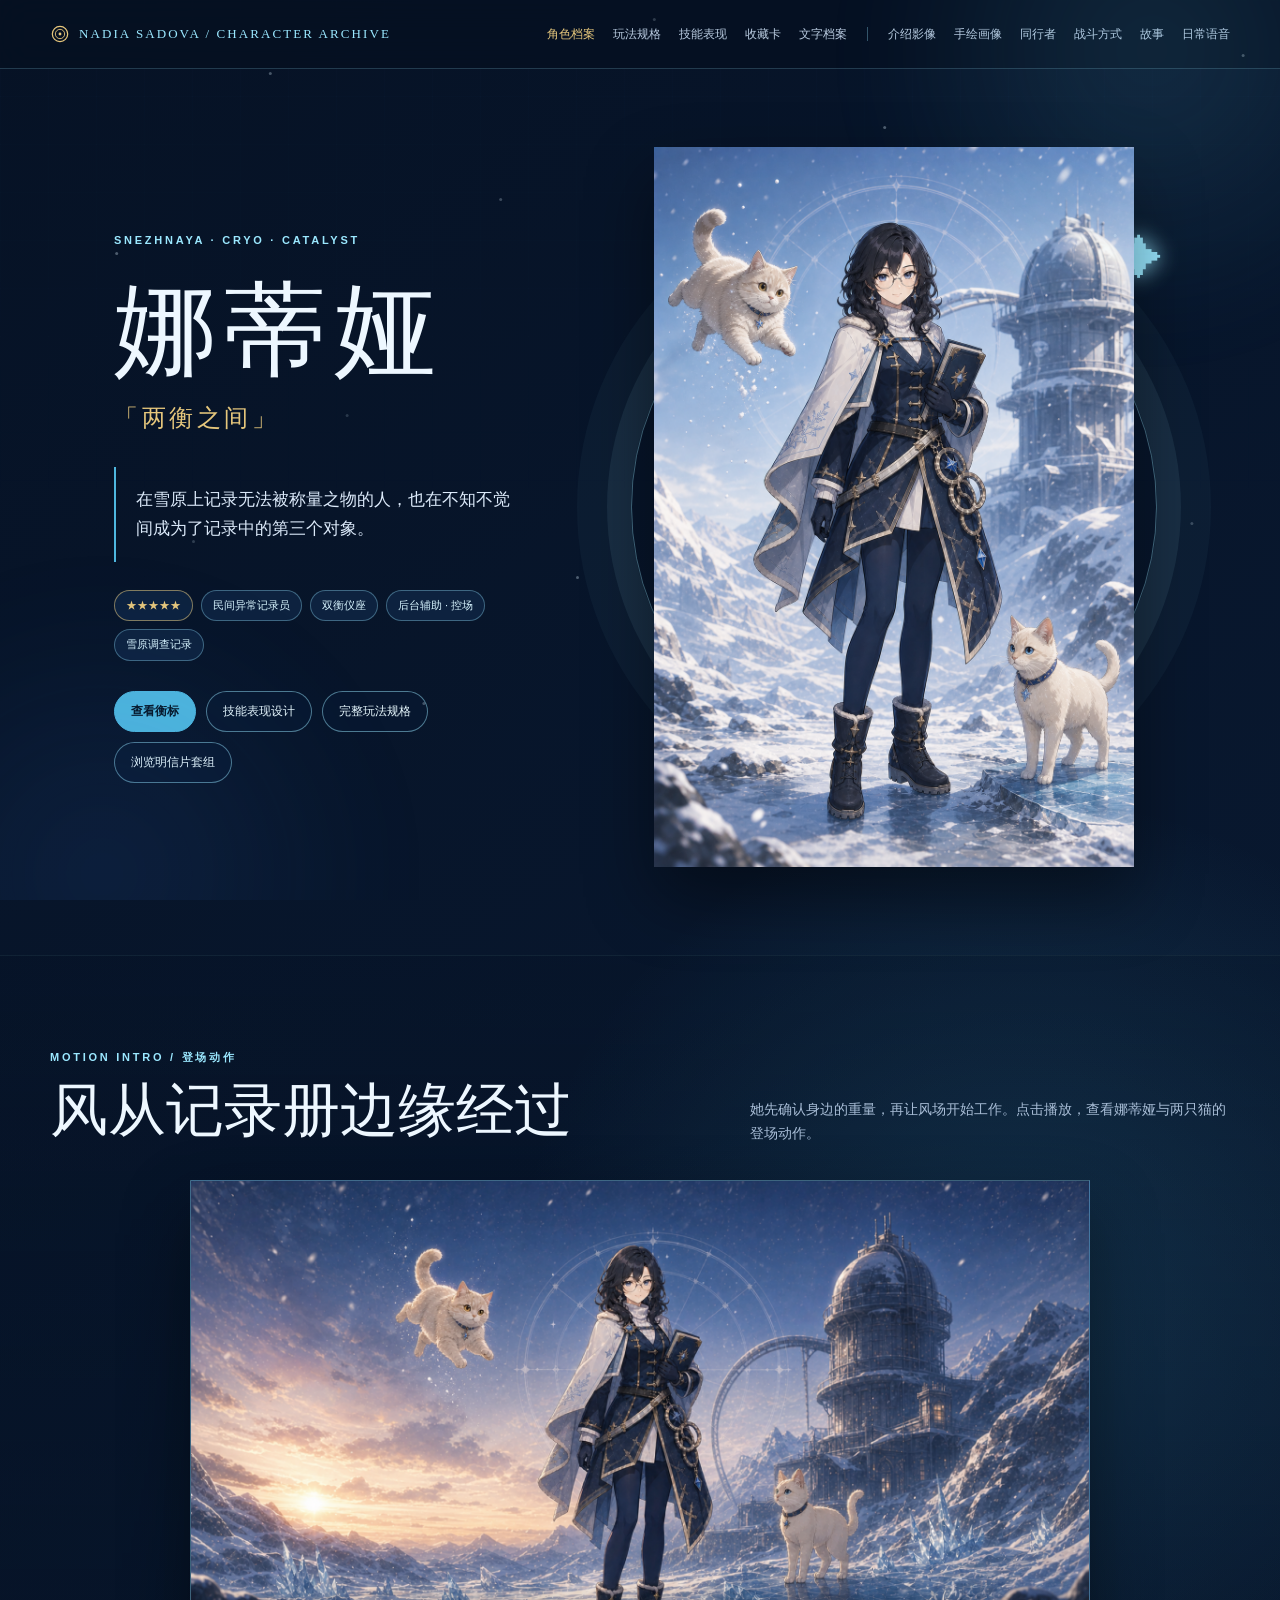
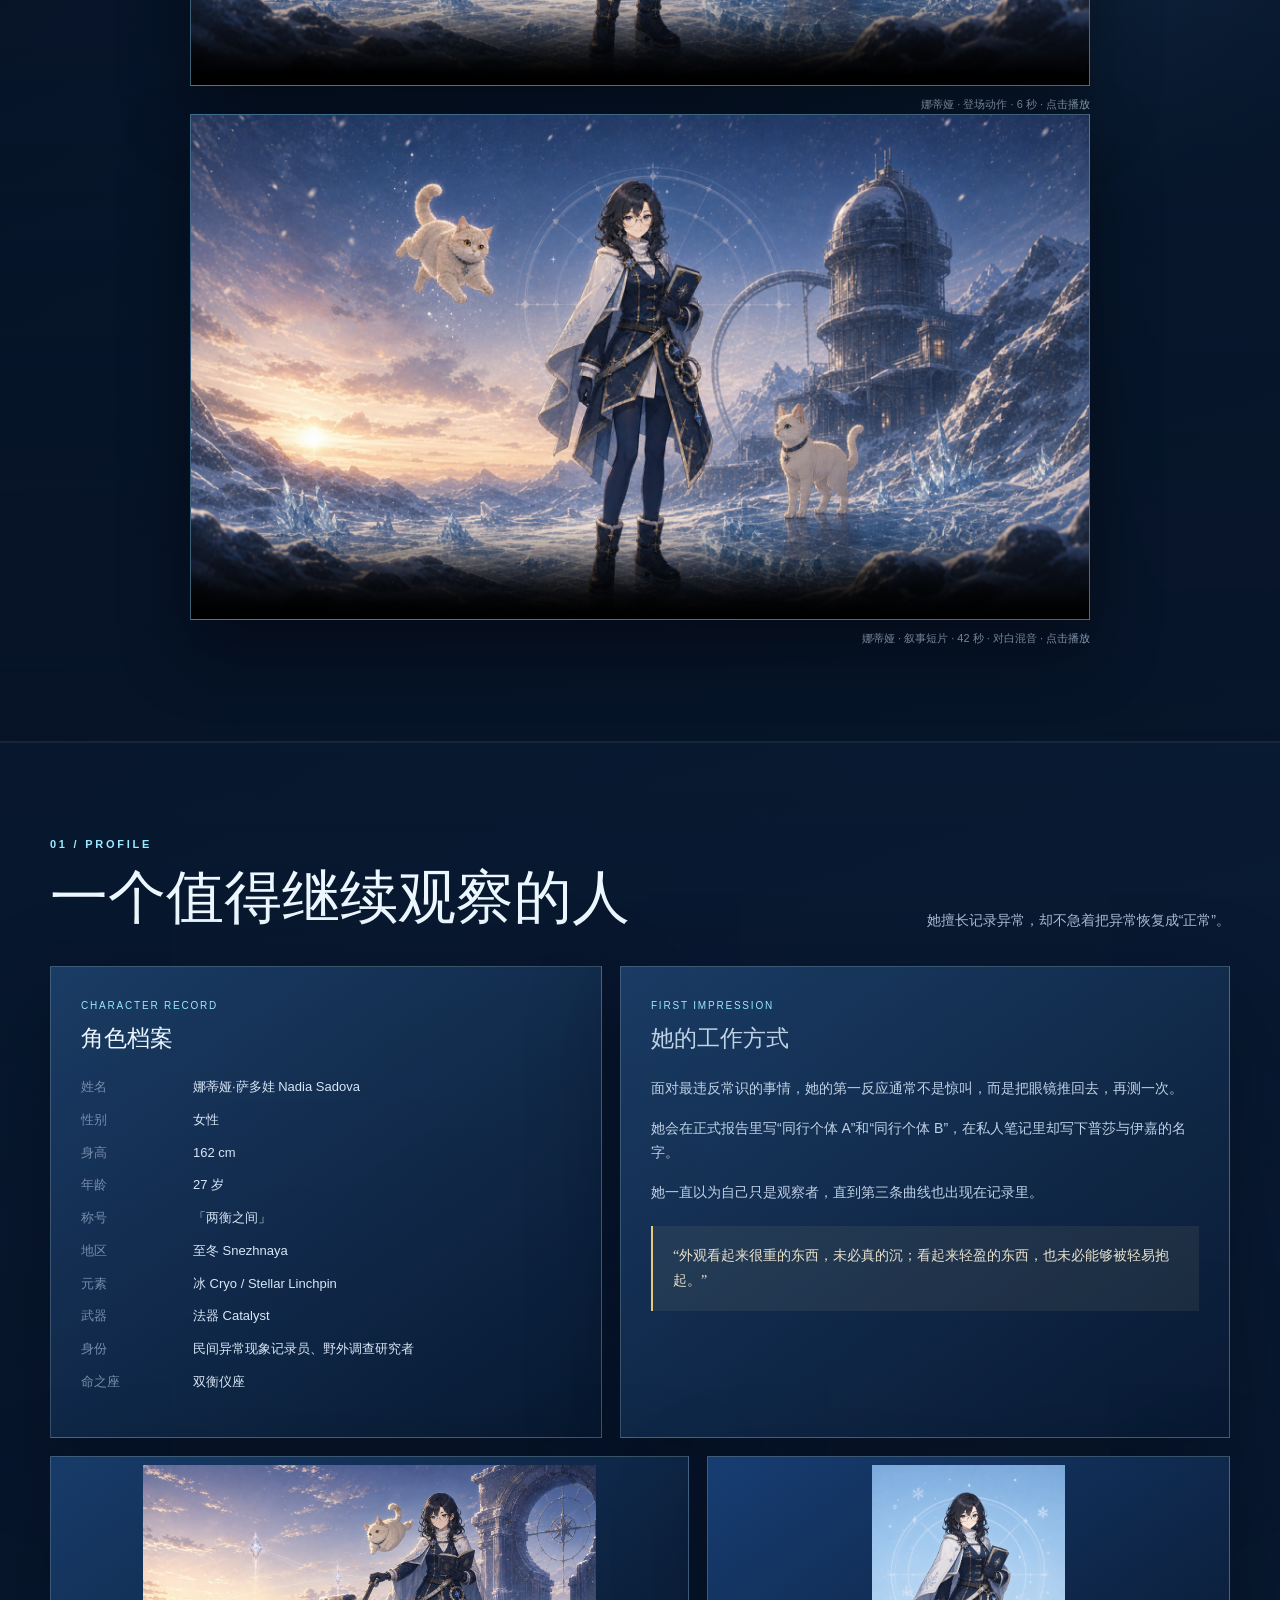
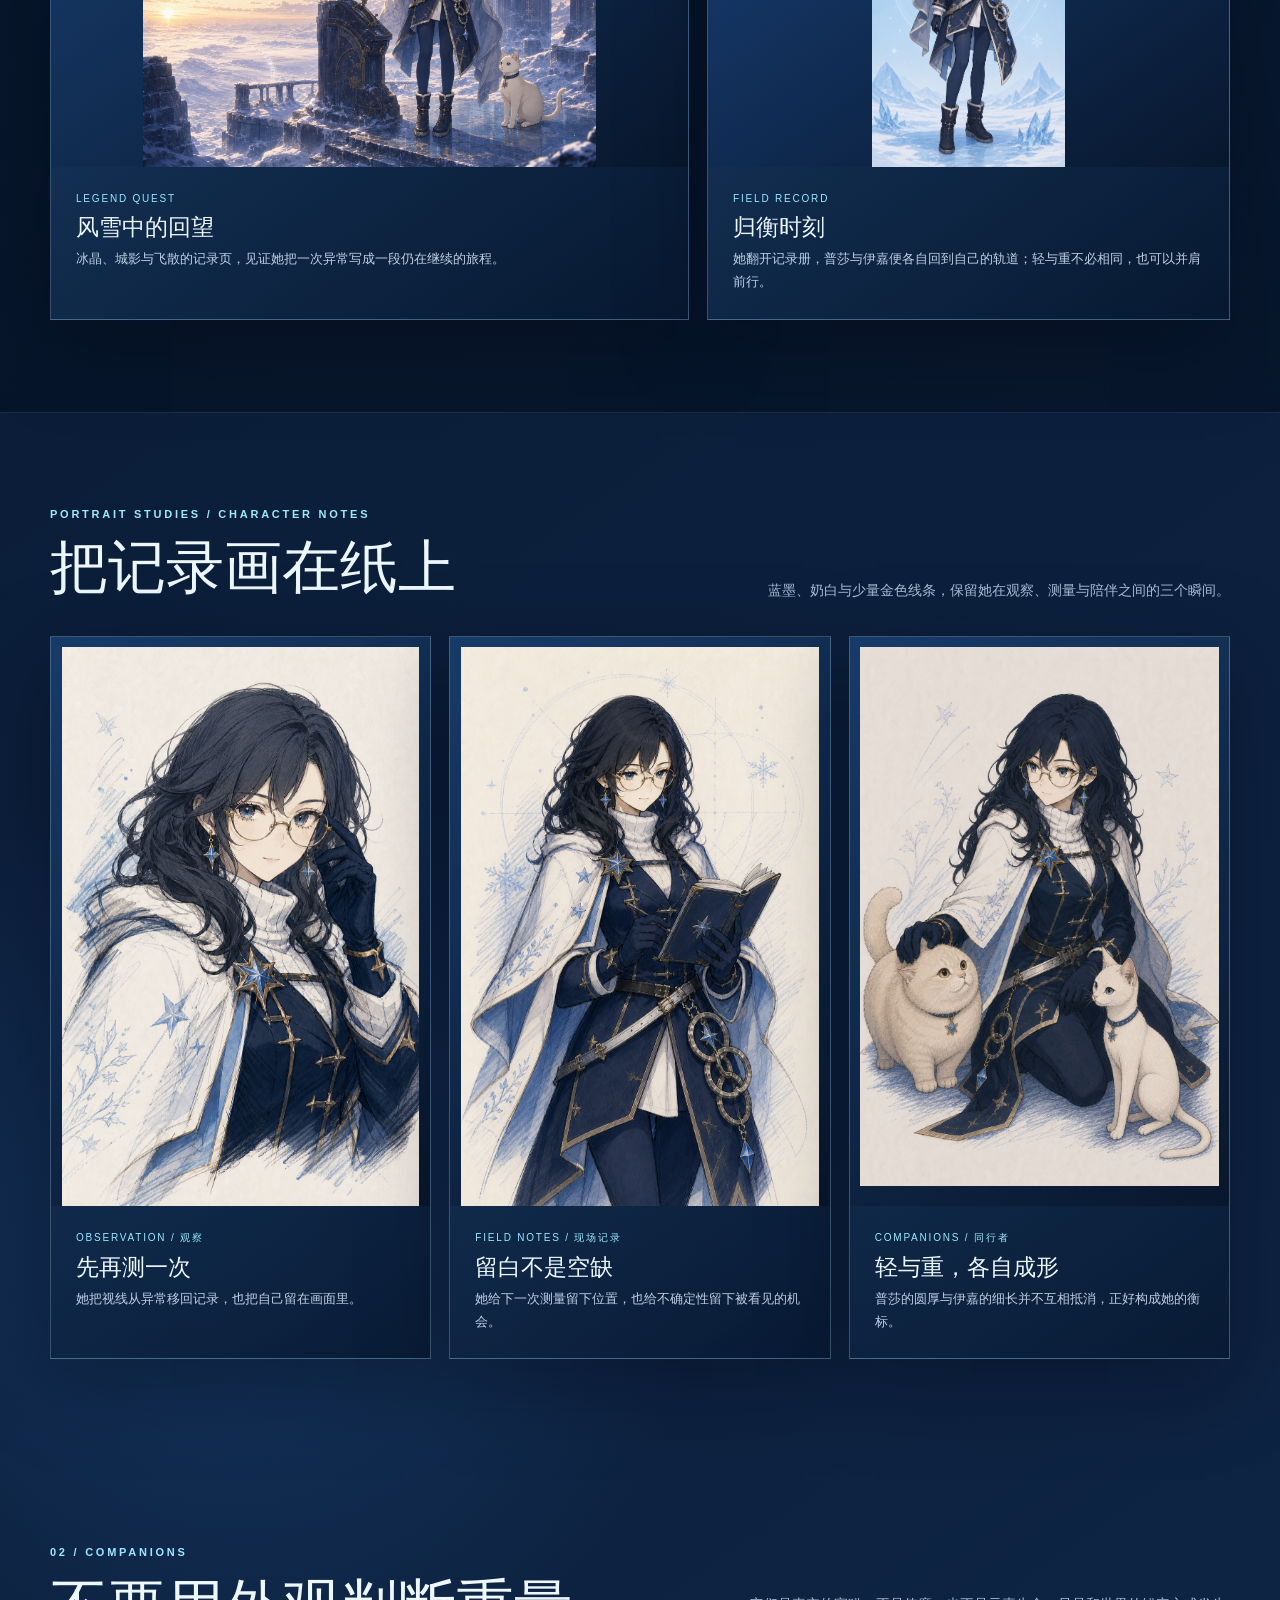
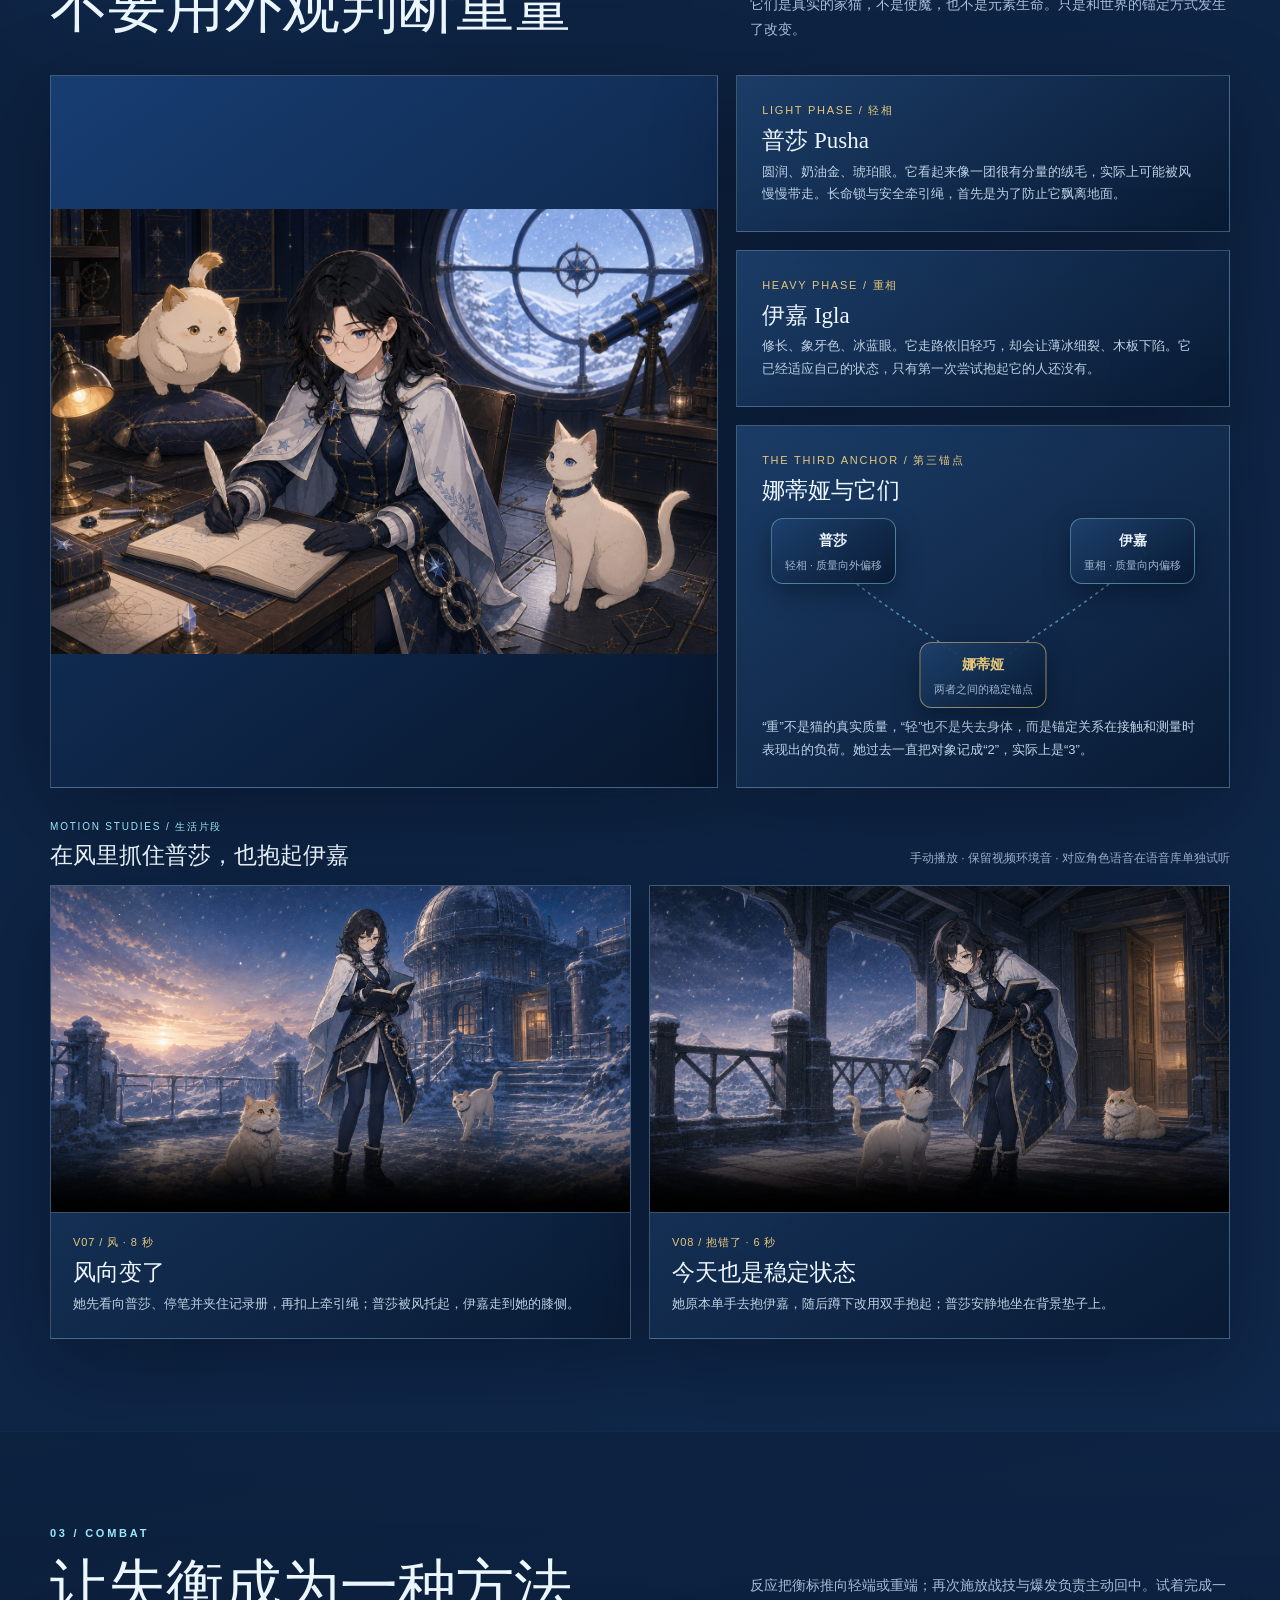
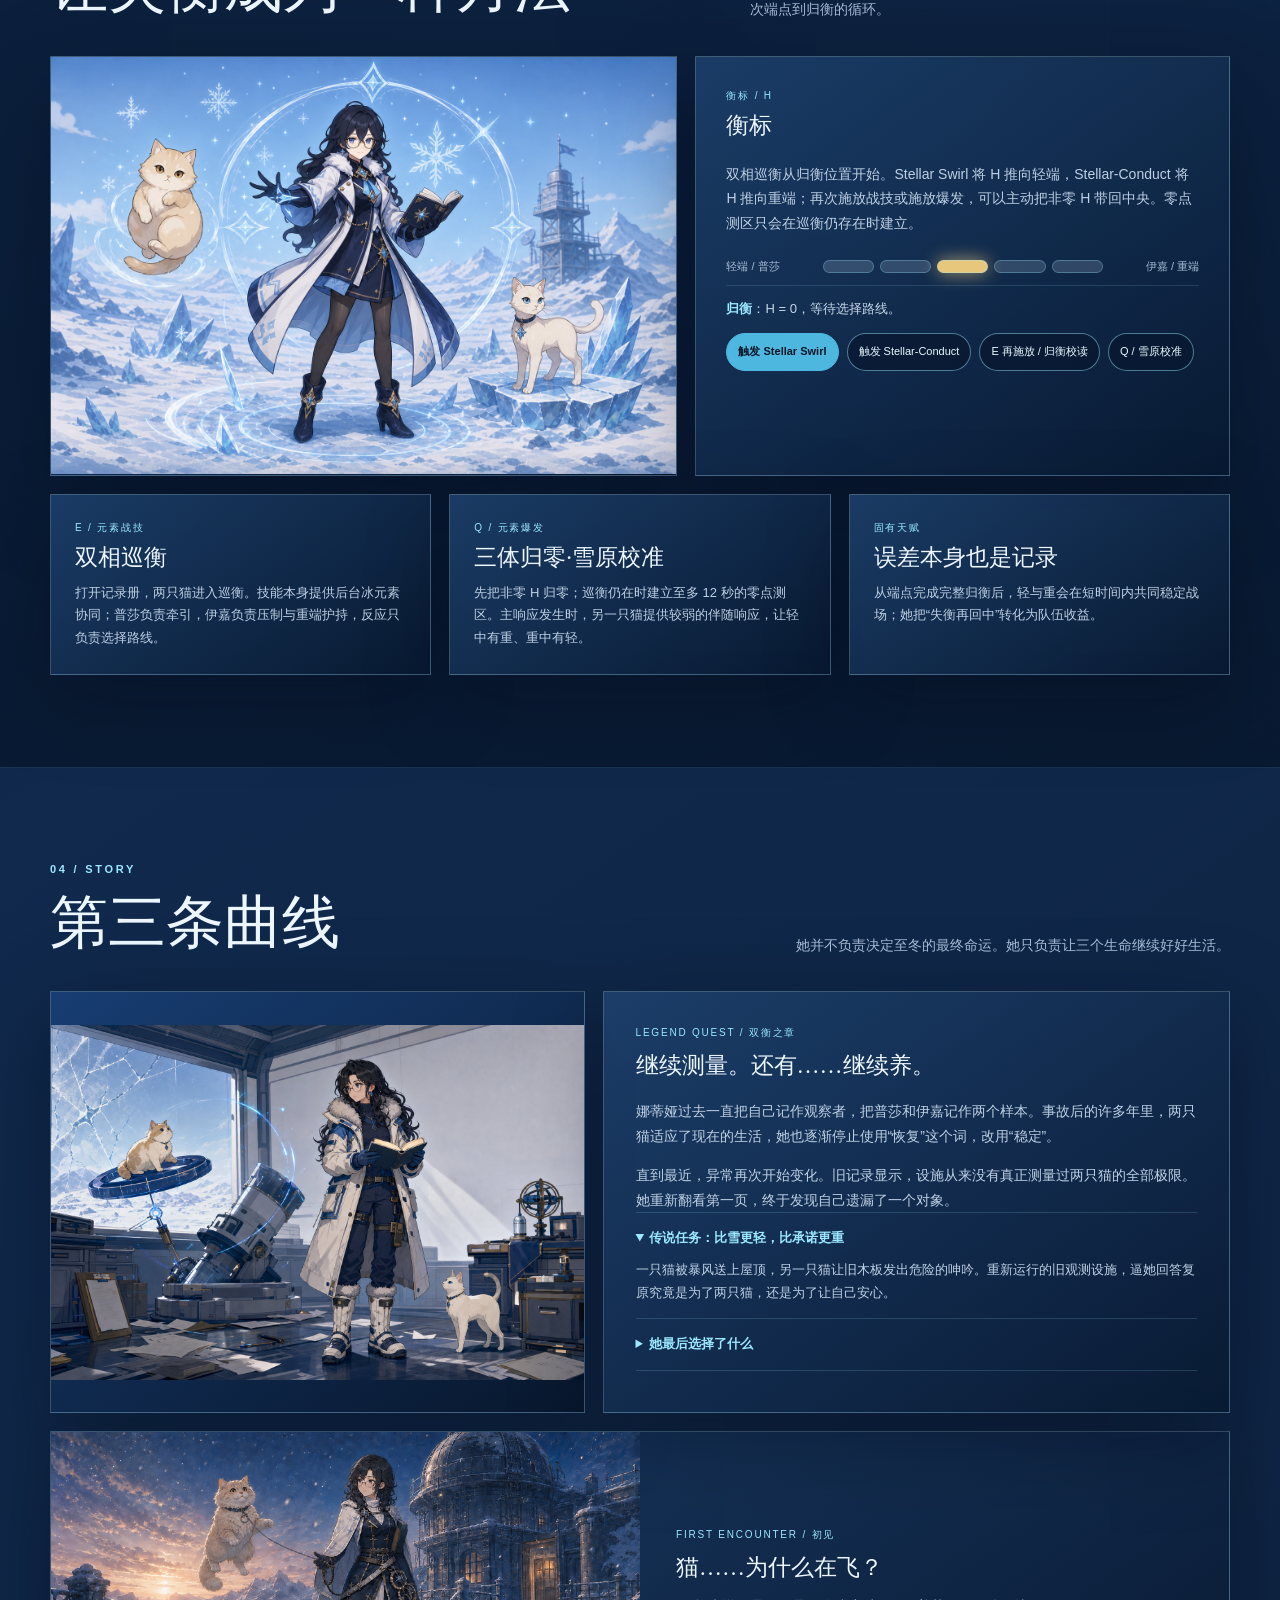
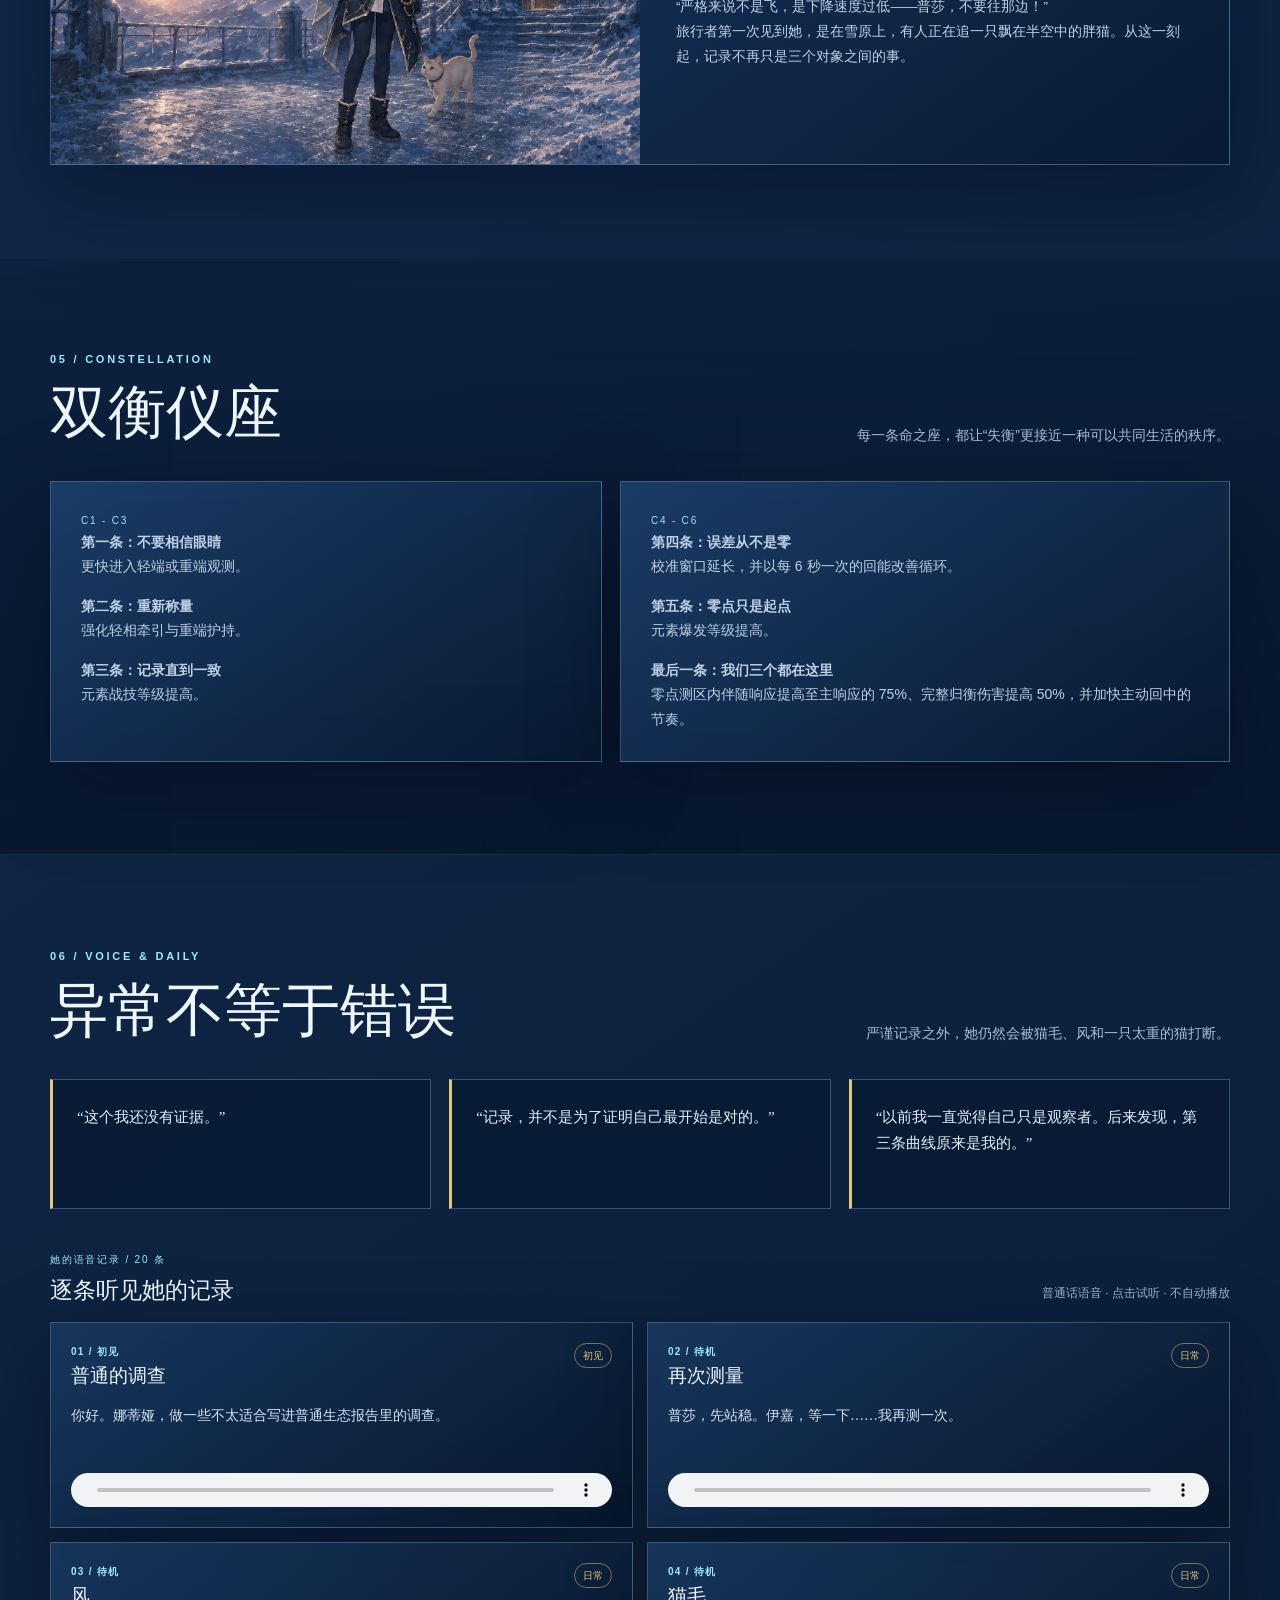
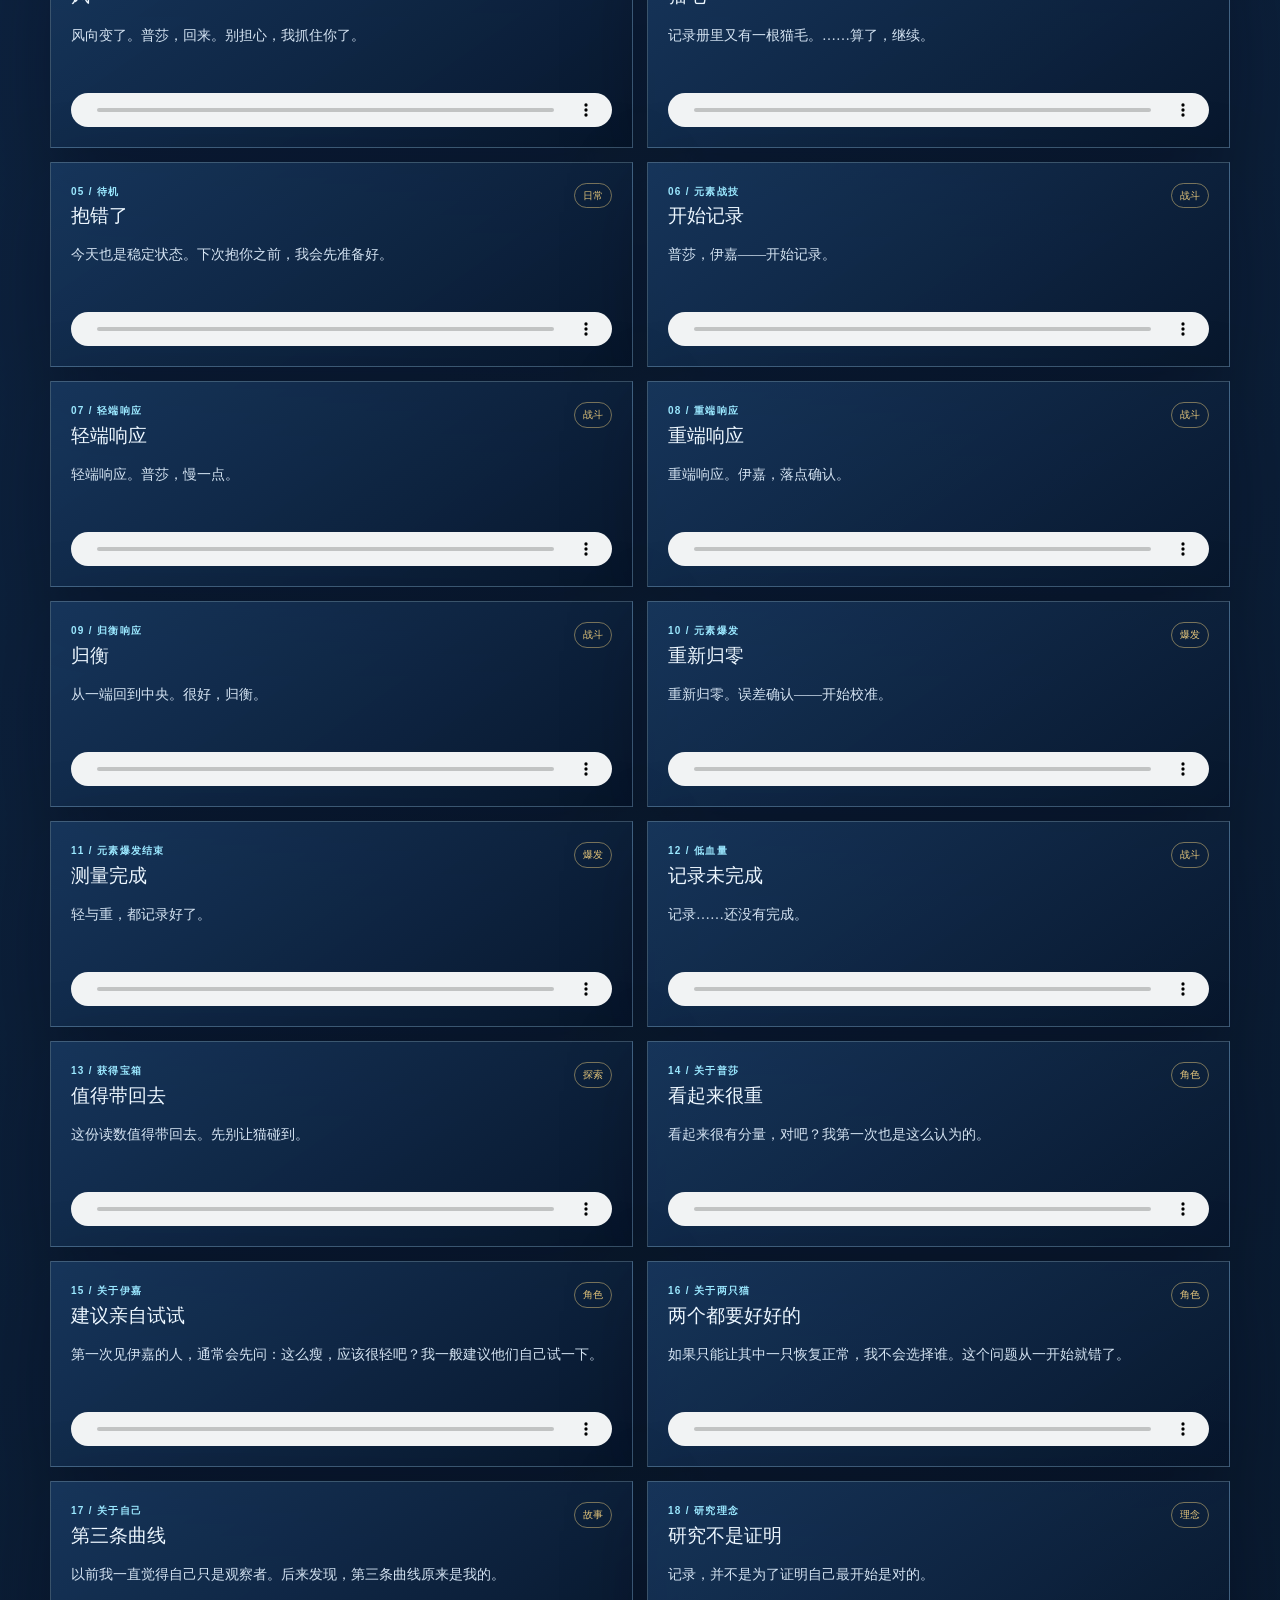
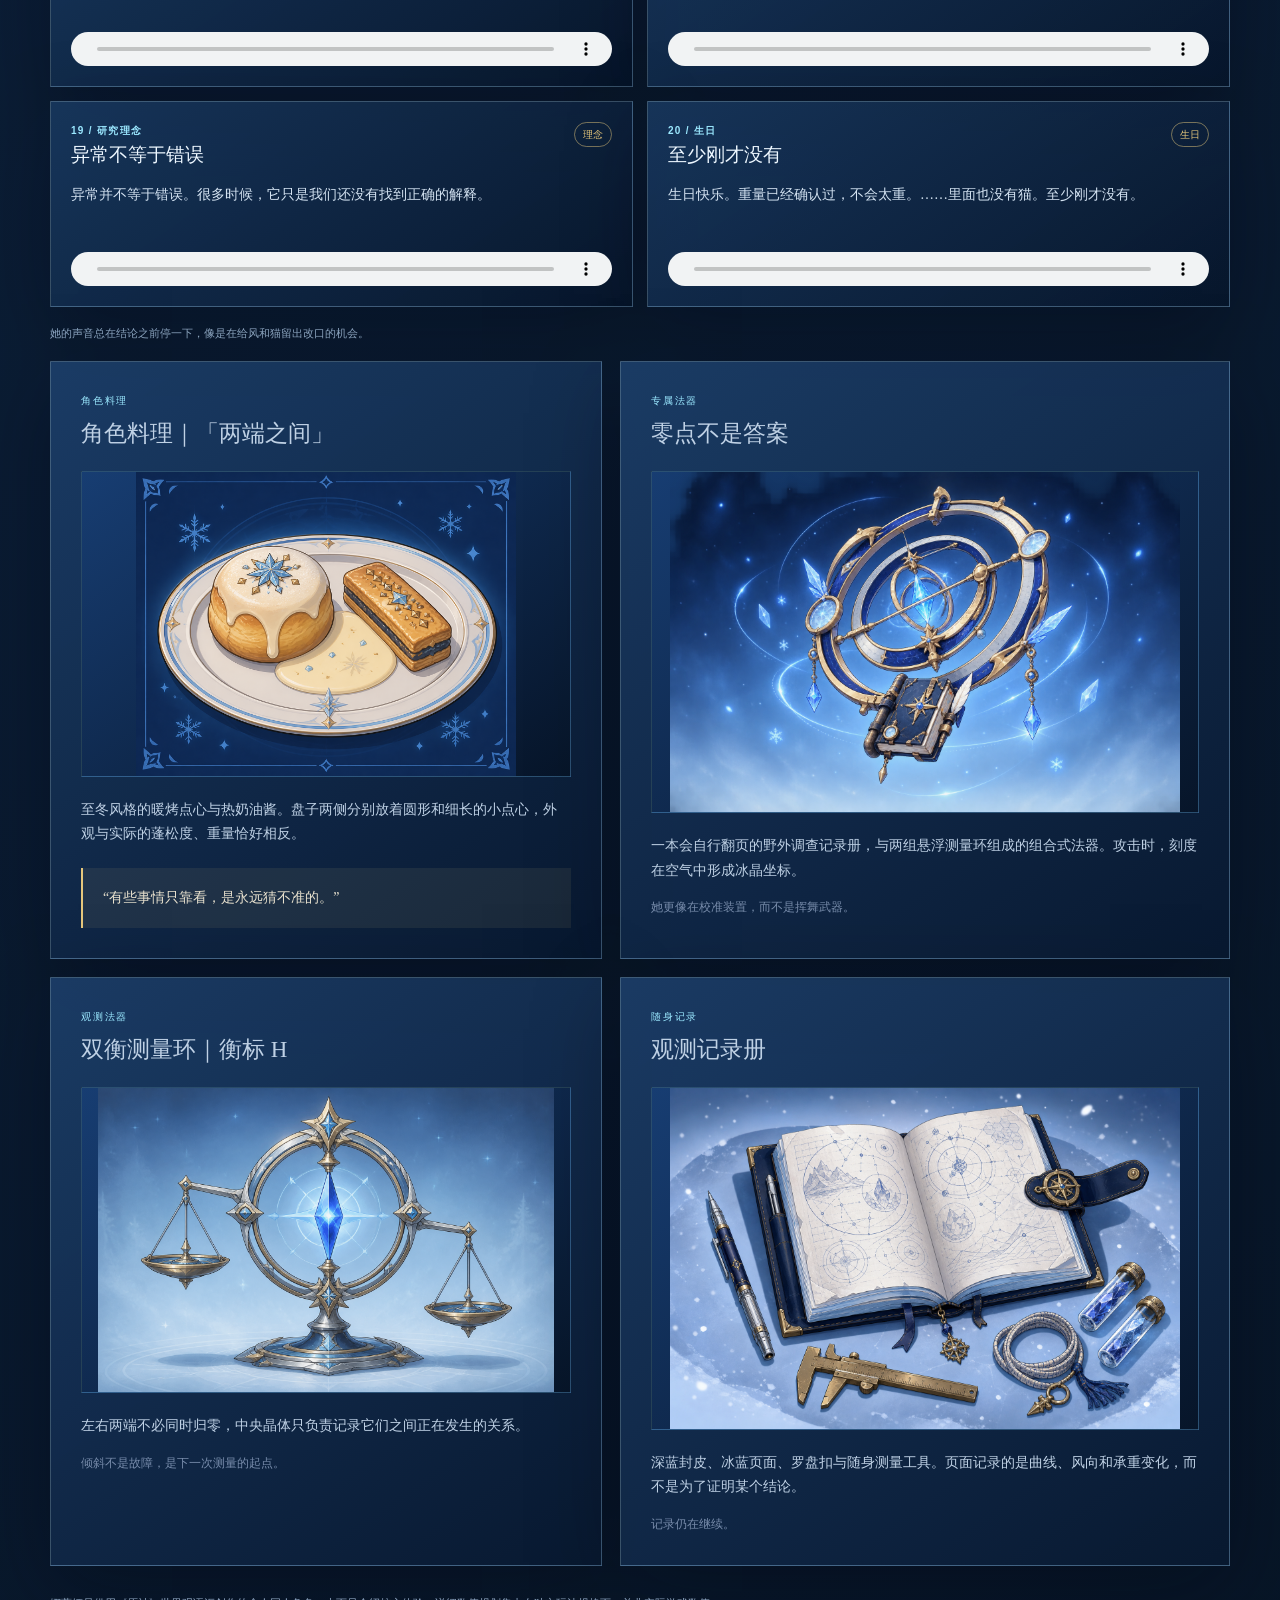
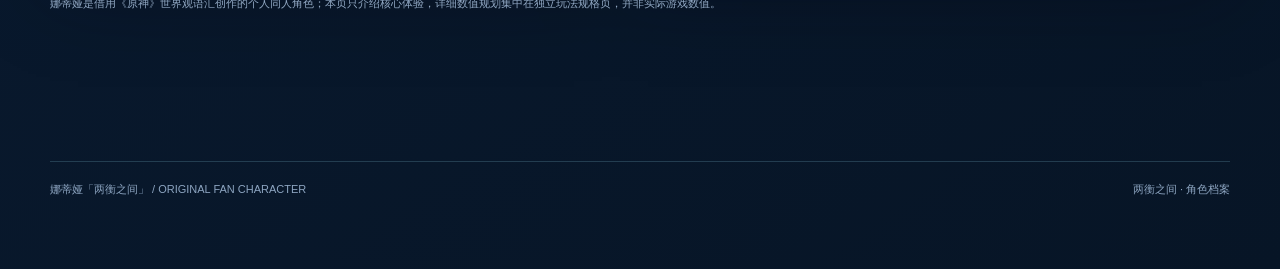
==== commit 68fe6d38: "feat(nadia): unify site nav with home mark, dedupe text archive, fix quote whitespace 导航（五页统一）： - 每页" ====
--- a/output/nadia_character/index.html
+++ b/output/nadia_character/index.html
@@ -15,19 +15,22 @@
   </div>
   <header class="topbar">
     <div class="shell topbar-inner">
-      <div class="brand">NADIA SADOVA / CHARACTER ARCHIVE</div>
+      <a class="brand" href="index.html" title="回到主页">
+        <svg class="brand-mark" viewBox="0 0 24 24" aria-hidden="true"><circle cx="12" cy="12" r="9.2" fill="none" stroke="currentColor" stroke-width="1.5"/><circle cx="12" cy="12" r="5.6" fill="none" stroke="currentColor" stroke-width="1.1"/><circle cx="12" cy="12" r="1.7" fill="currentColor"/></svg>
+        NADIA SADOVA / CHARACTER ARCHIVE</a>
       <nav aria-label="页面导航">
-        <a href="#profile">角色档案</a>
+        <a href="index.html#profile" aria-current="page">角色档案</a>
+        <a href="gameplay.html">玩法规格</a>
+        <a href="skills.html">技能表现</a>
+        <a href="postcards.html">收藏卡</a>
+        <a href="character-notes.html">文字档案</a>
+        <span class="nav-sep" aria-hidden="true"></span>
         <a href="#intro-motion">介绍影像</a>
         <a href="#portrait-studies">手绘画像</a>
         <a href="#companions">同行者</a>
         <a href="#combat">战斗方式</a>
-        <a href="skills.html">技能表现</a>
-        <a href="gameplay.html">玩法规格</a>
         <a href="#story">故事</a>
         <a href="#voice">日常语音</a>
-        <a href="postcards.html">明信片</a>
-        <a href="character-notes.html">文字档案</a>
       </nav>
     </div>
   </header>
--- a/output/nadia_character/theme.css
+++ b/output/nadia_character/theme.css
@@ -48,10 +48,14 @@
   backdrop-filter: blur(18px);
 }
 .topbar-inner { min-height: 68px; display: flex; align-items: center; justify-content: space-between; gap: 24px; }
-.brand { color: var(--ice); font-family: Georgia, "Times New Roman", serif; font-size: 13px; letter-spacing: .16em; white-space: nowrap; }
+.brand { display: inline-flex; align-items: center; gap: 9px; color: var(--ice); font-family: Georgia, "Times New Roman", serif; font-size: 13px; letter-spacing: .16em; white-space: nowrap; text-decoration: none; }
+.brand-mark { width: 20px; height: 20px; flex: 0 0 auto; color: var(--gold); }
 nav { display: flex; flex-wrap: wrap; justify-content: flex-end; gap: 18px; color: #b9cbe0; font-size: 12px; }
 nav a { text-decoration: none; }
 nav a:hover { color: var(--ice); }
+nav .nav-sep { width: 1px; height: 14px; background: rgba(155, 232, 255, .32); margin: 0 2px; align-self: center; }
+nav a[aria-current="page"] { color: var(--gold); }
+nav a[aria-current="page"]:hover { color: var(--gold); }
 
 .eyebrow { color: var(--ice); font-size: 11px; font-weight: 700; letter-spacing: .25em; text-transform: uppercase; }
 h1, h2, h3 { margin: 0; font-family: Georgia, "Songti SC", "STSong", serif; font-weight: 500; line-height: 1.18; }
@@ -262,7 +266,7 @@
 .notes-shell h3 { margin-top: 32px; font-size: 20px; }
 .notes-shell p { margin: 14px 0 0; color: #c9d9ec; font-size: 15px; }
 .notes-shell hr { margin: 34px 0; border: 0; border-top: 1px solid rgba(155, 232, 255, .18); }
-.notes-shell blockquote { margin: 16px 0 0; padding: 14px 20px; border-left: 3px solid var(--ice-2); background: rgba(5, 17, 34, .4); color: #dceafa; font-family: Georgia, "Songti SC", "STSong", serif; }
+.notes-shell blockquote { margin: 16px 0 0; min-height: 0; padding: 14px 20px; border-left: 3px solid var(--ice-2); background: rgba(5, 17, 34, .4); color: #dceafa; font-family: Georgia, "Songti SC", "STSong", serif; }
 .notes-shell blockquote p { margin: 0; color: #dceafa; }
 .notes-shell blockquote p + p { margin-top: 8px; }
 .notes-shell ul, .notes-shell ol { margin: 14px 0 0; padding-left: 22px; color: #c9d9ec; font-size: 15px; }
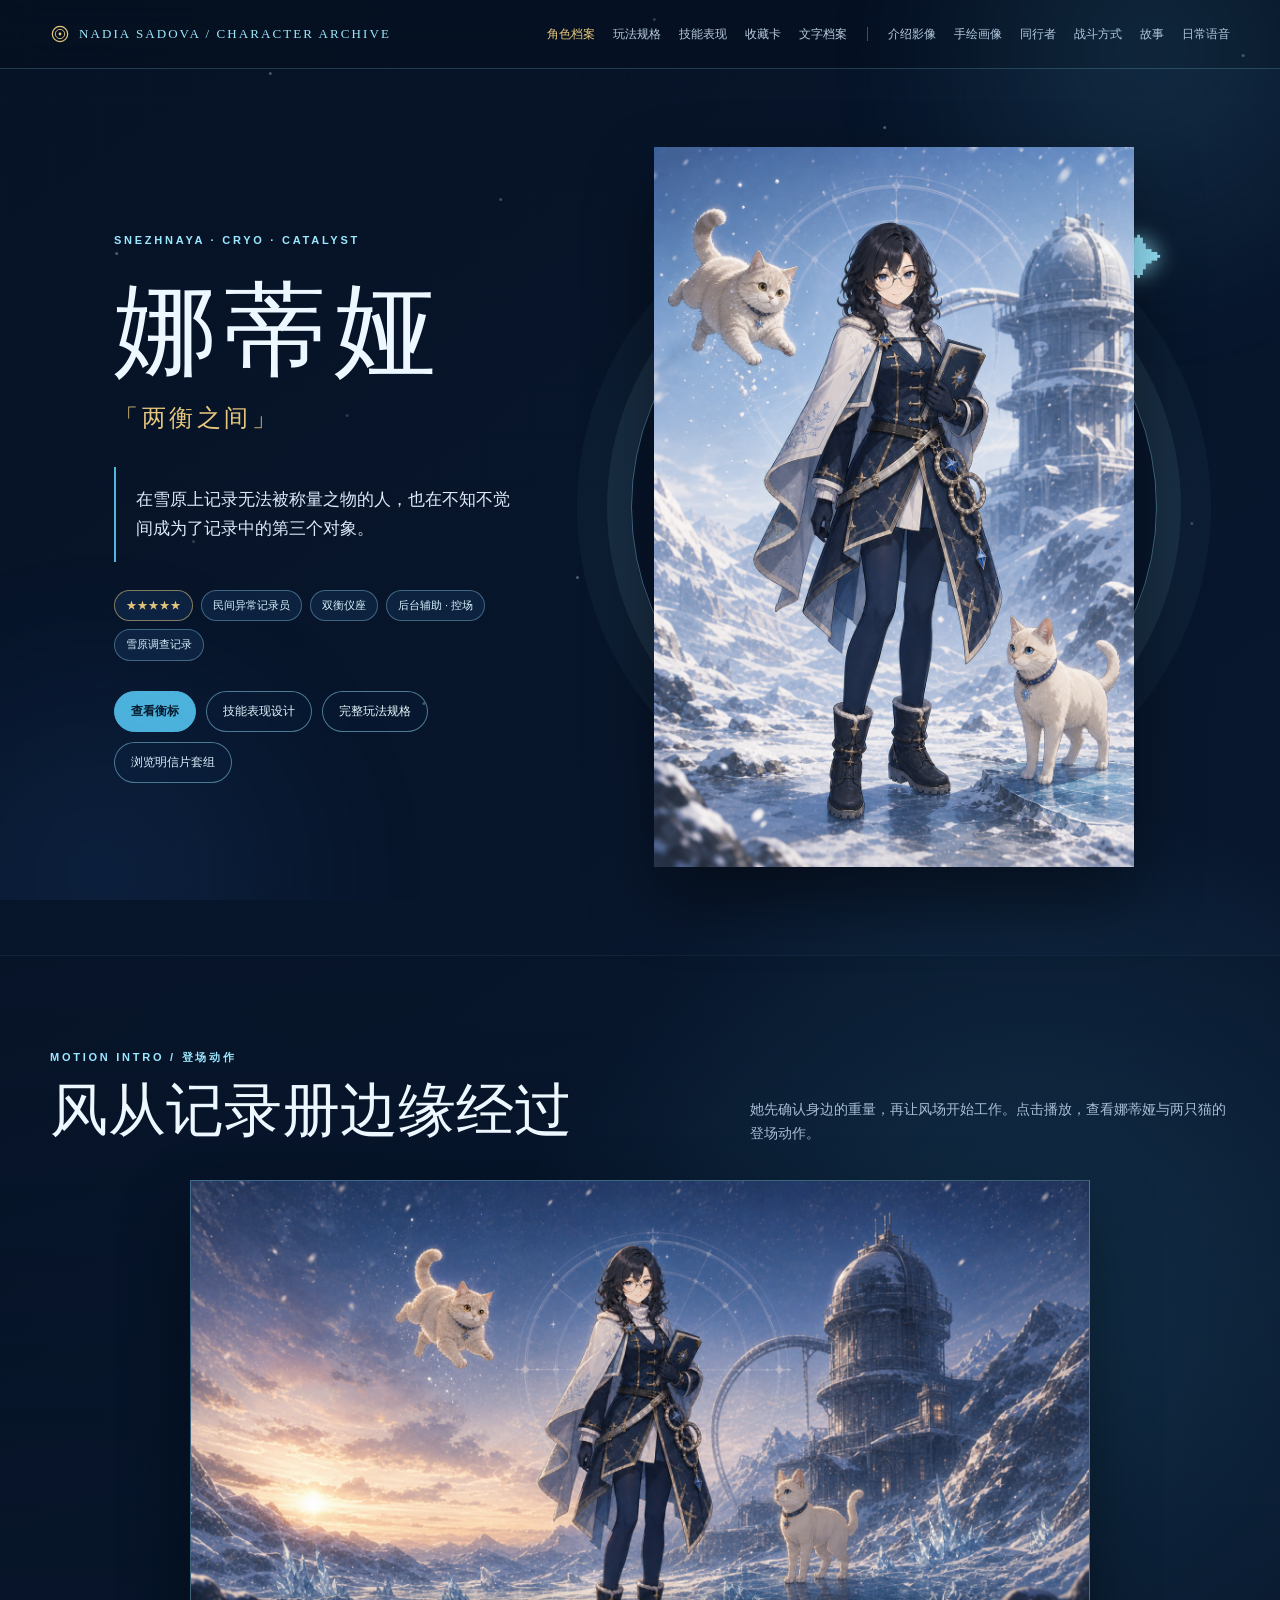
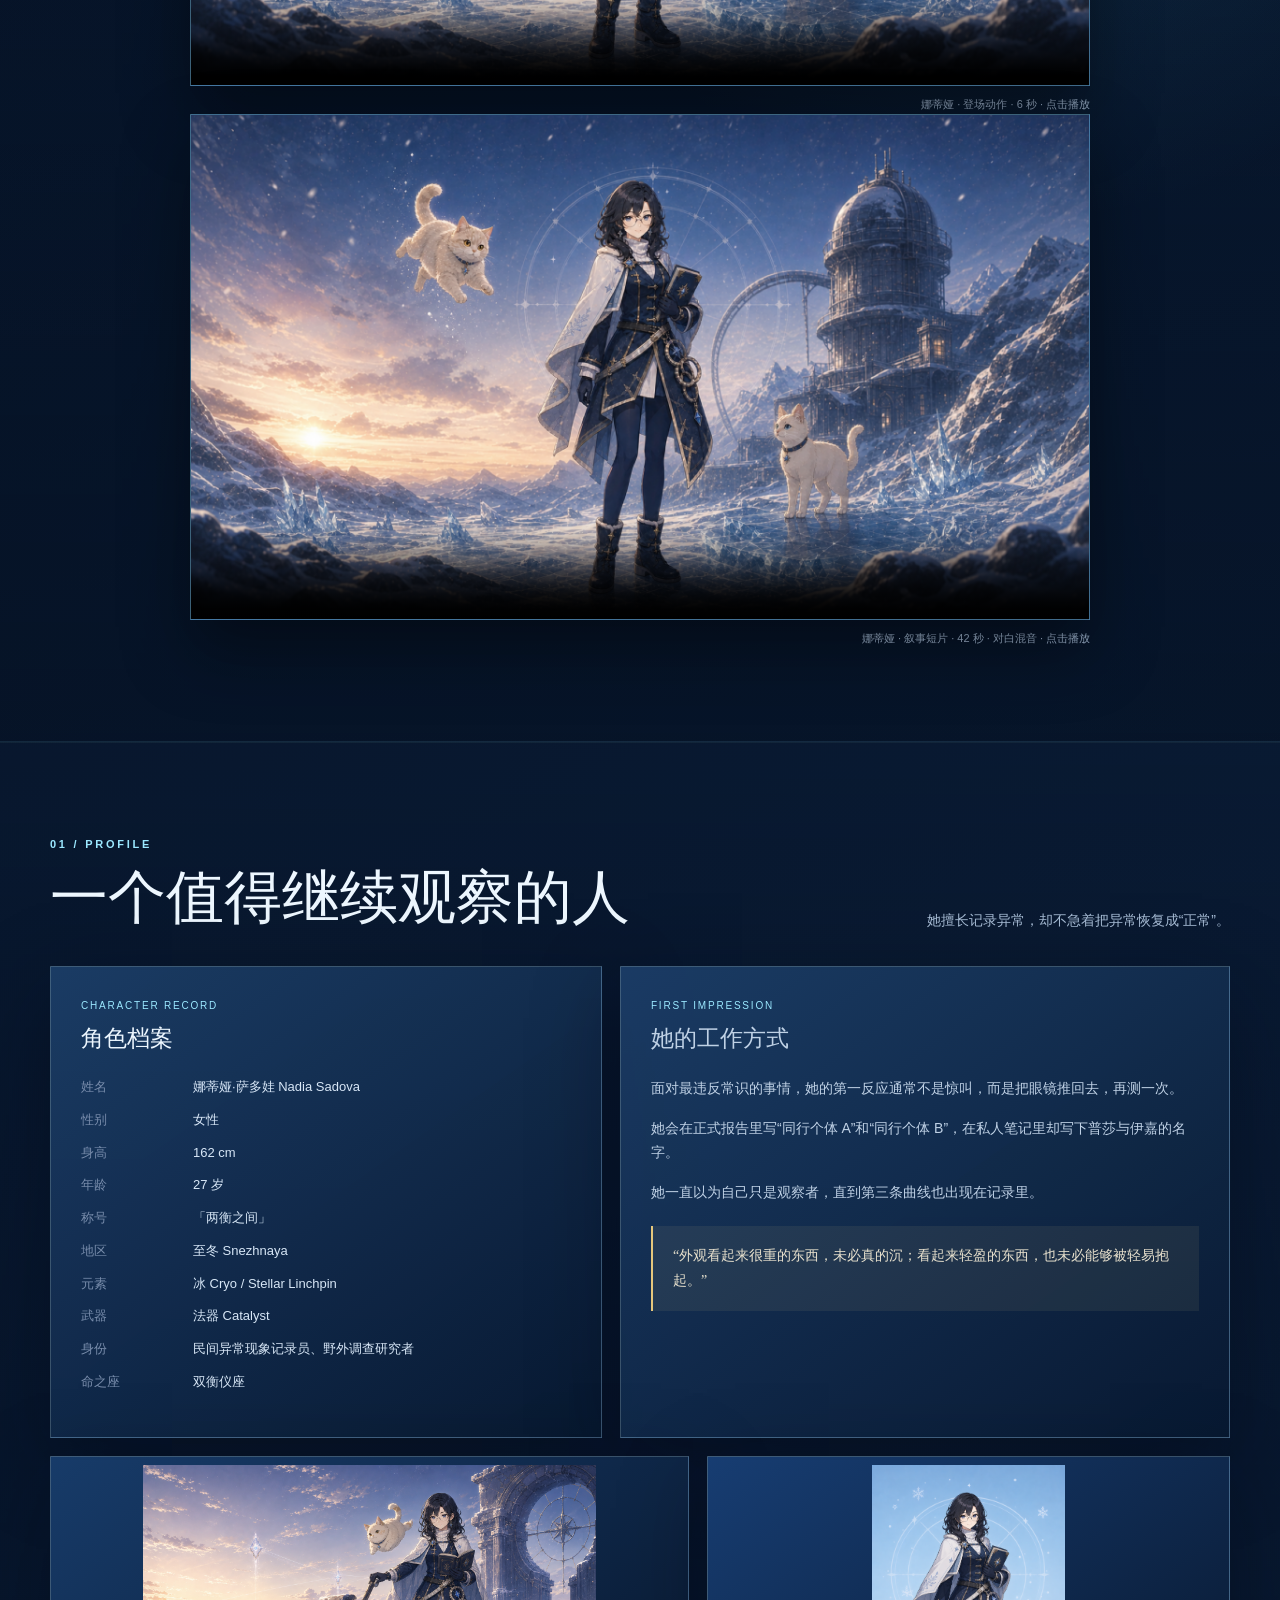
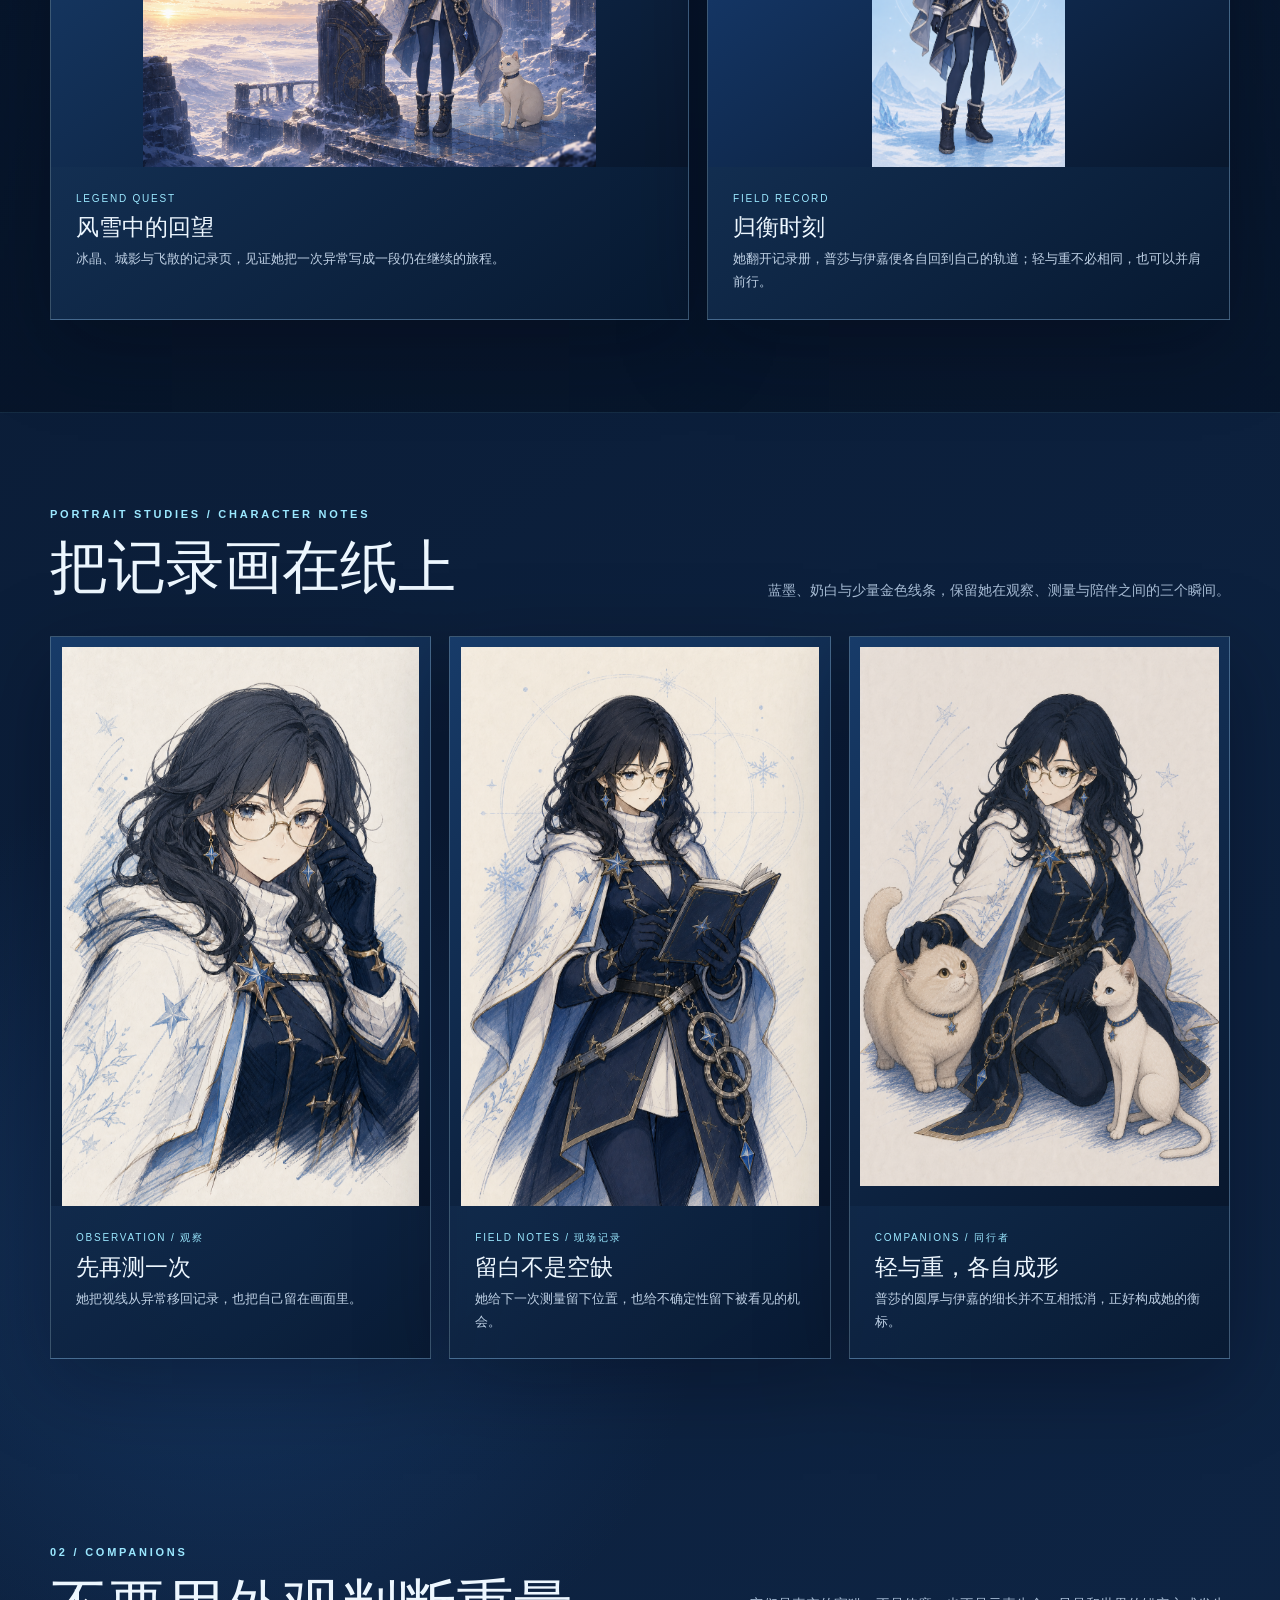
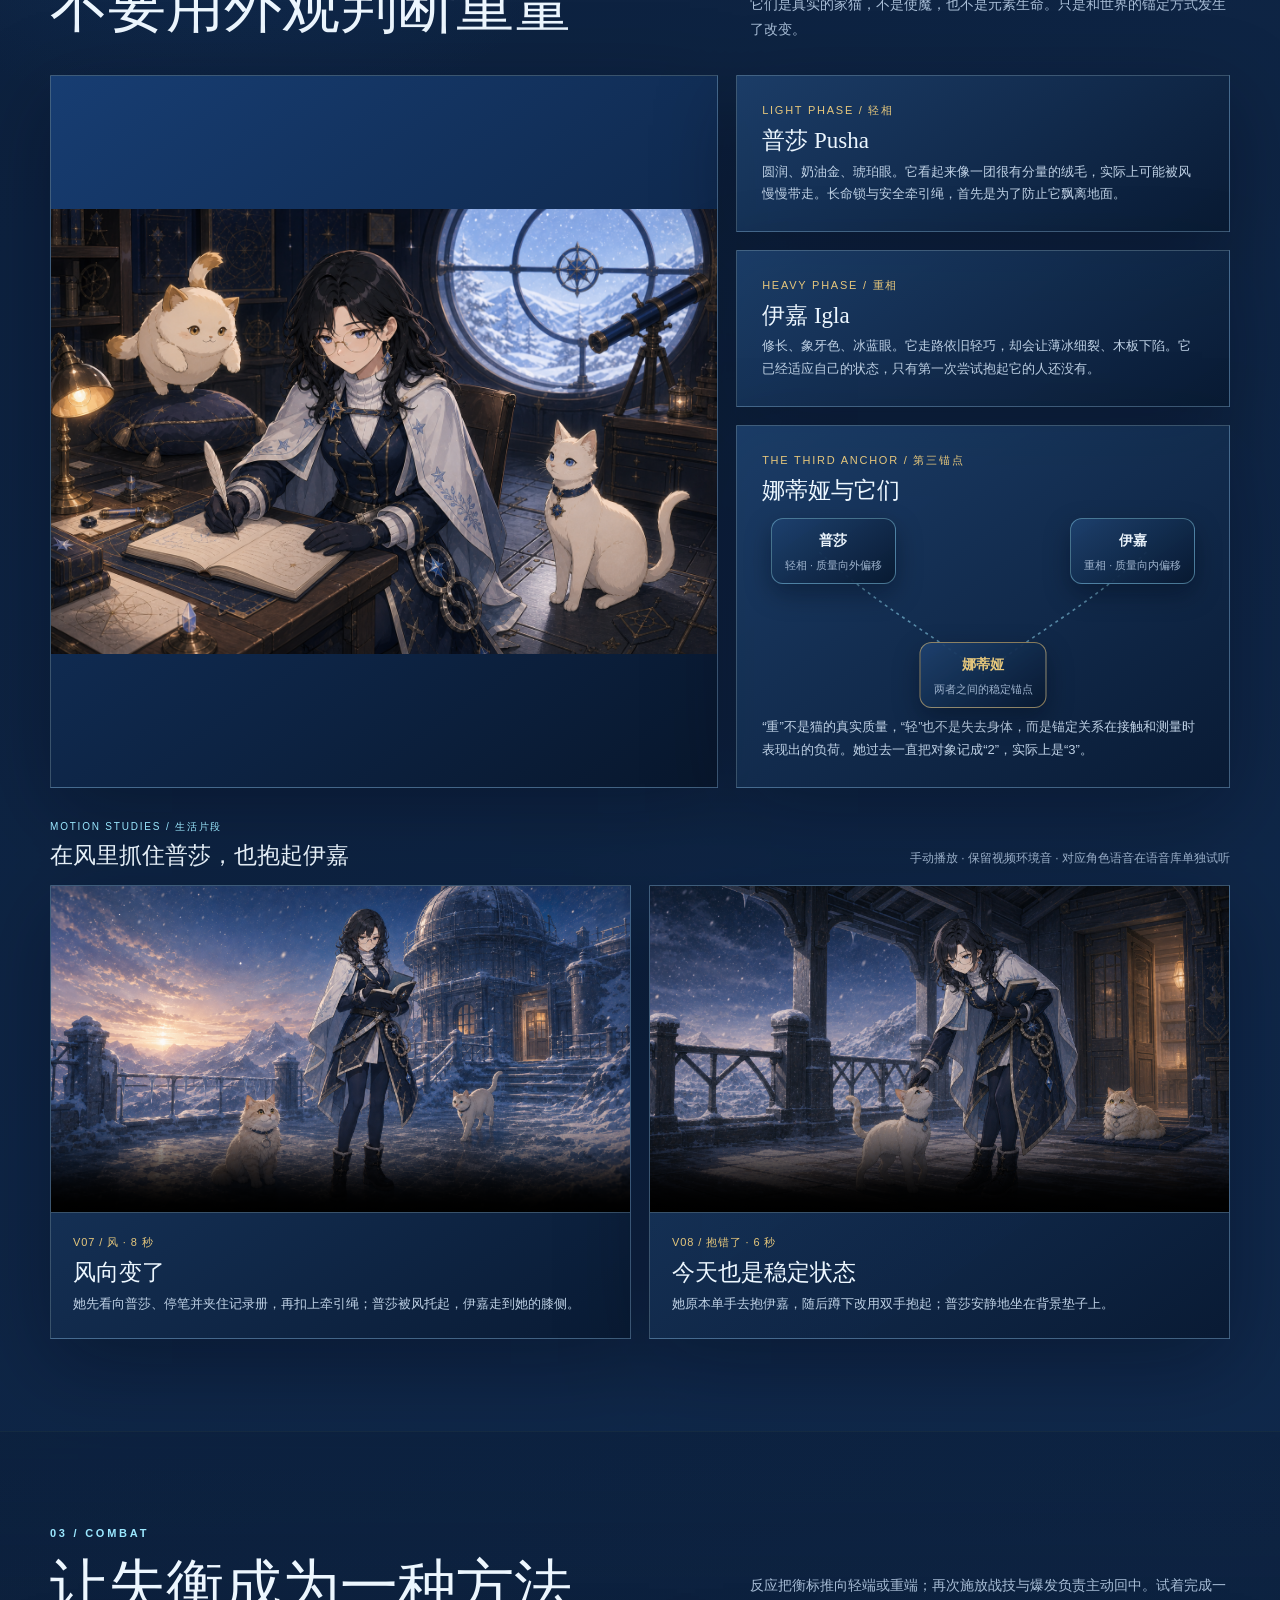
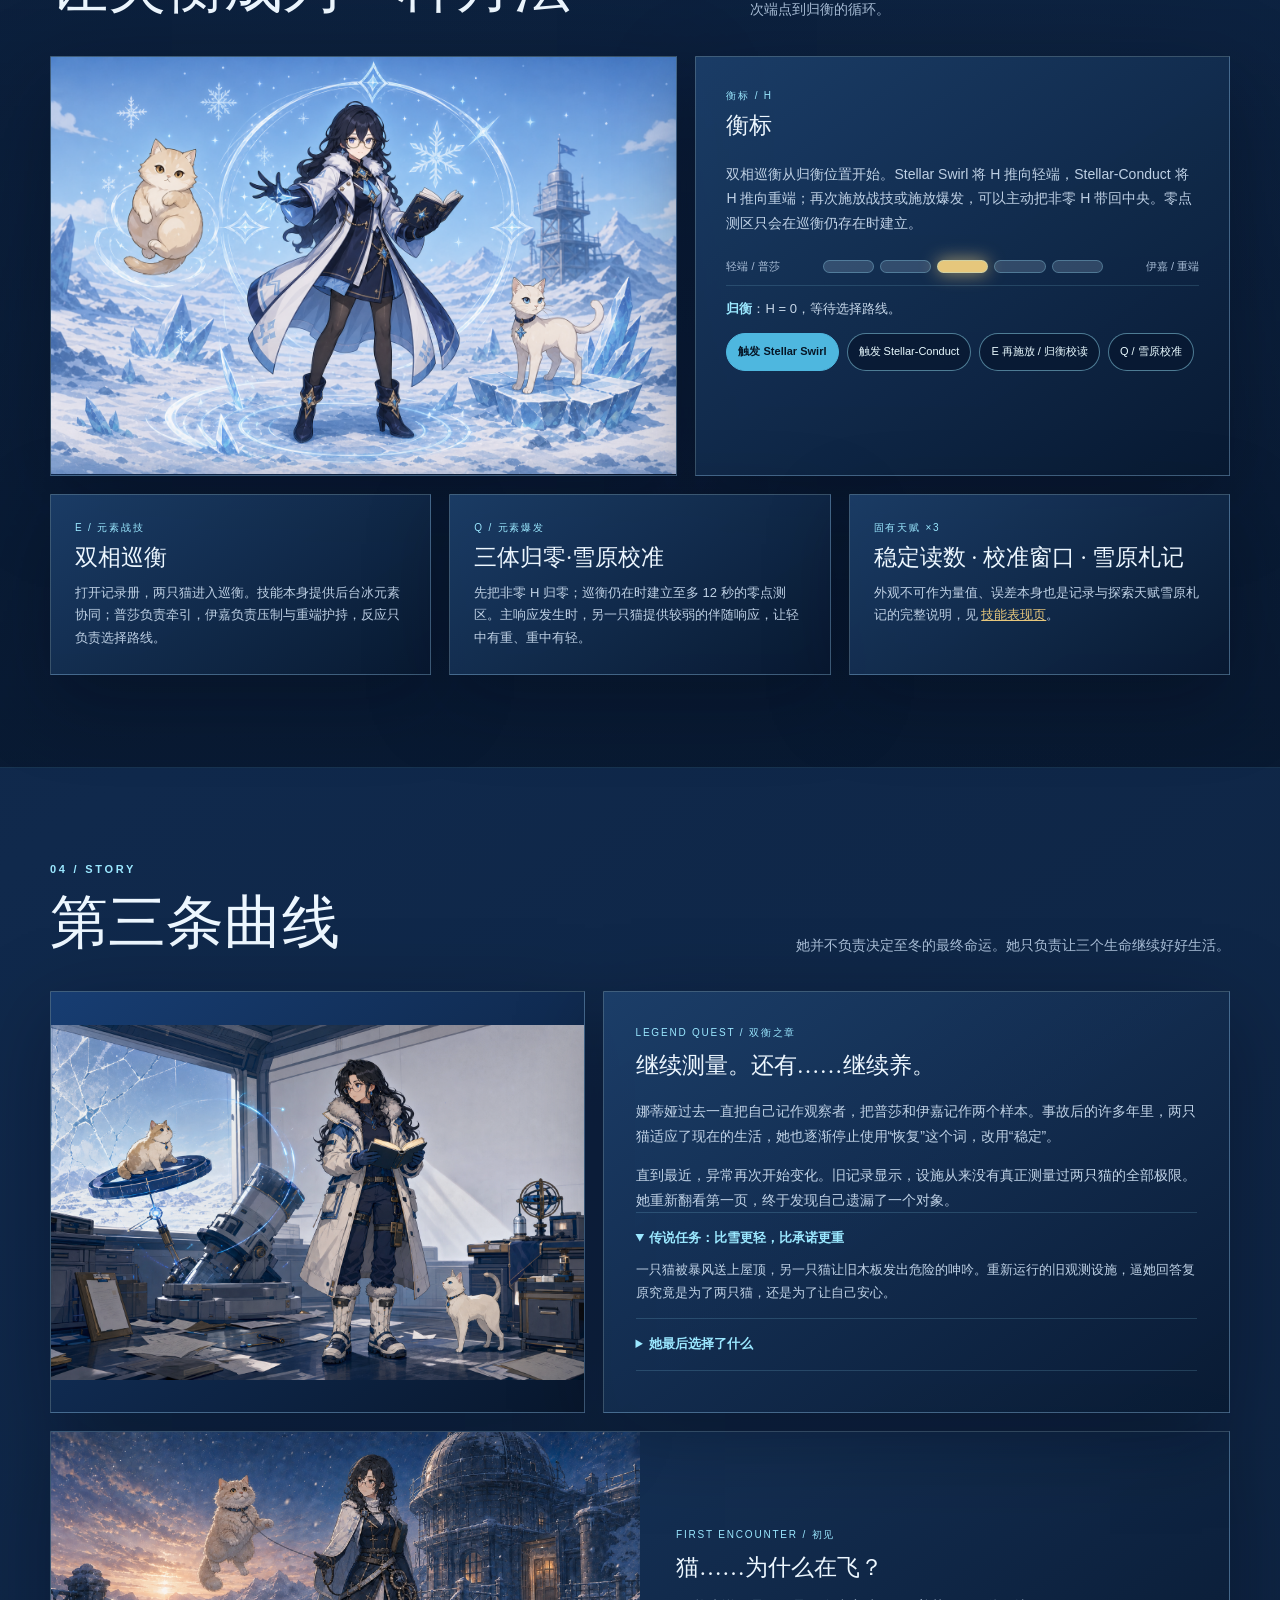
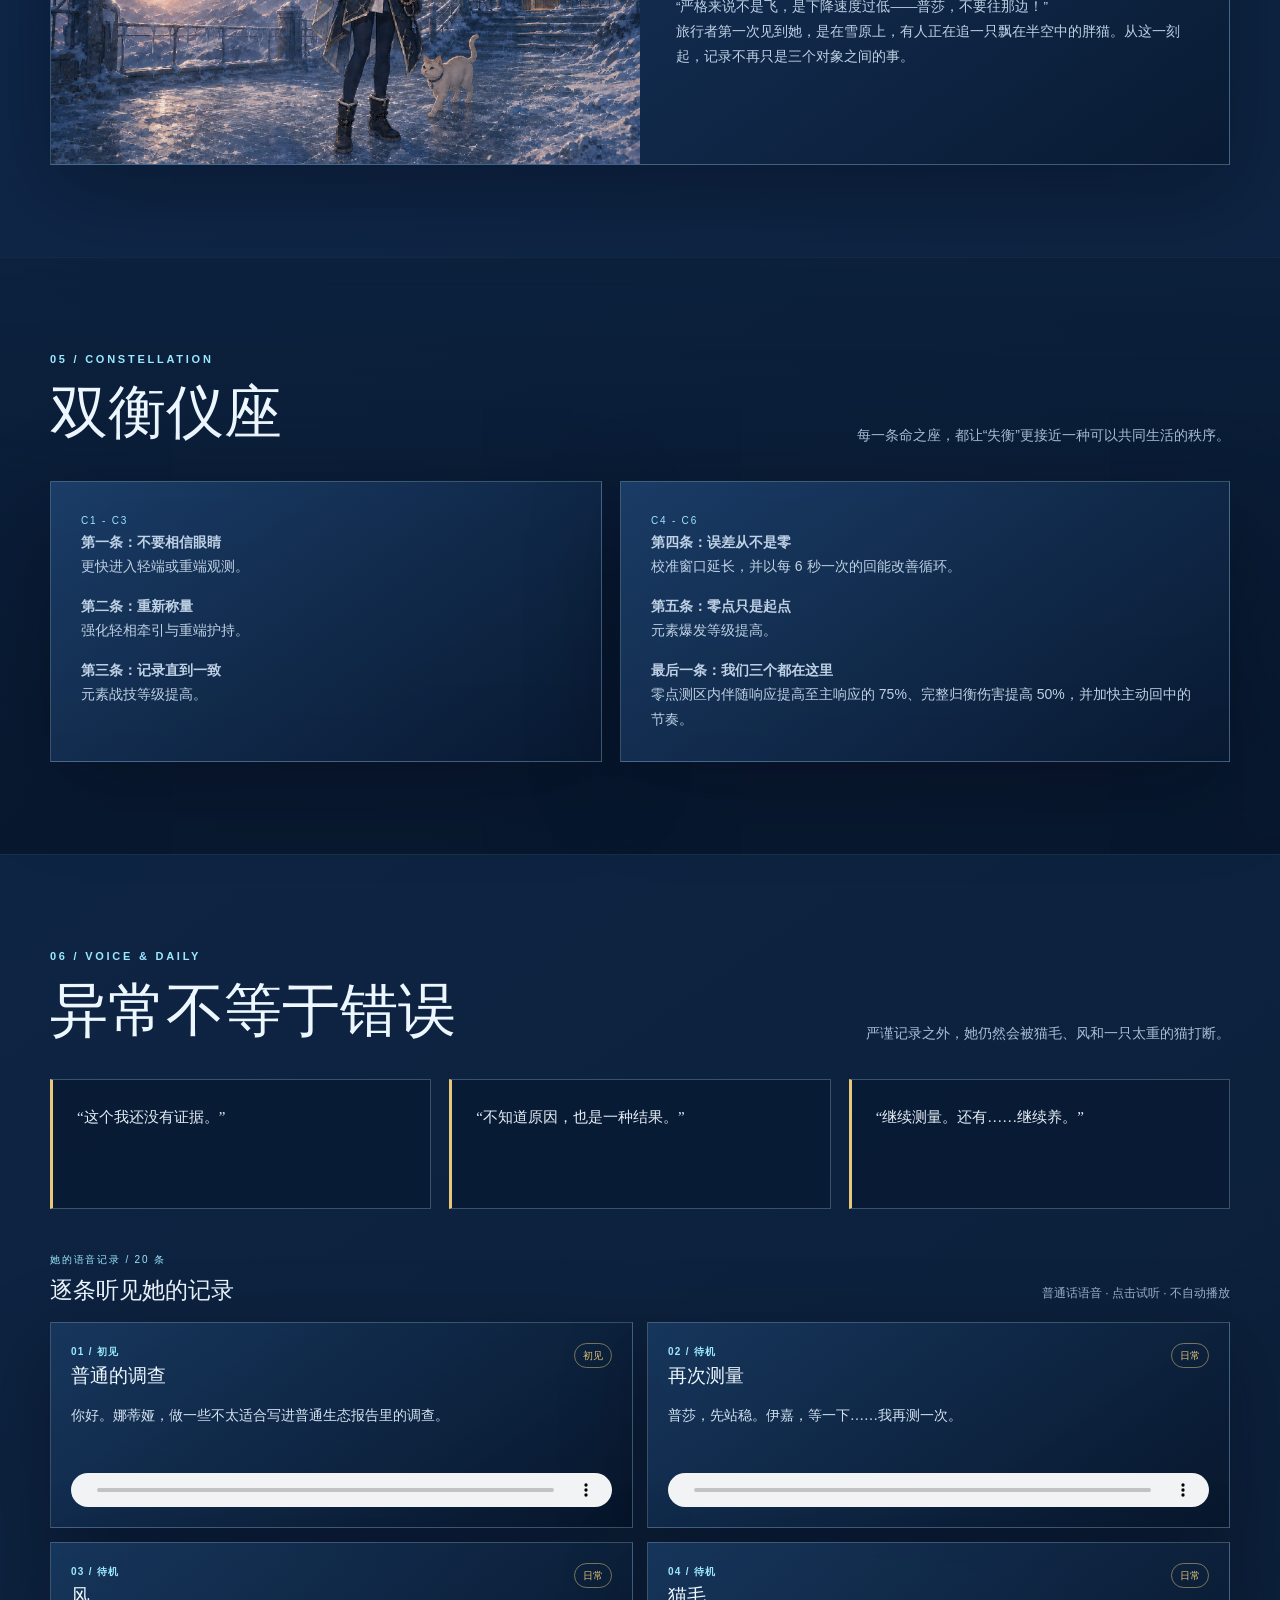
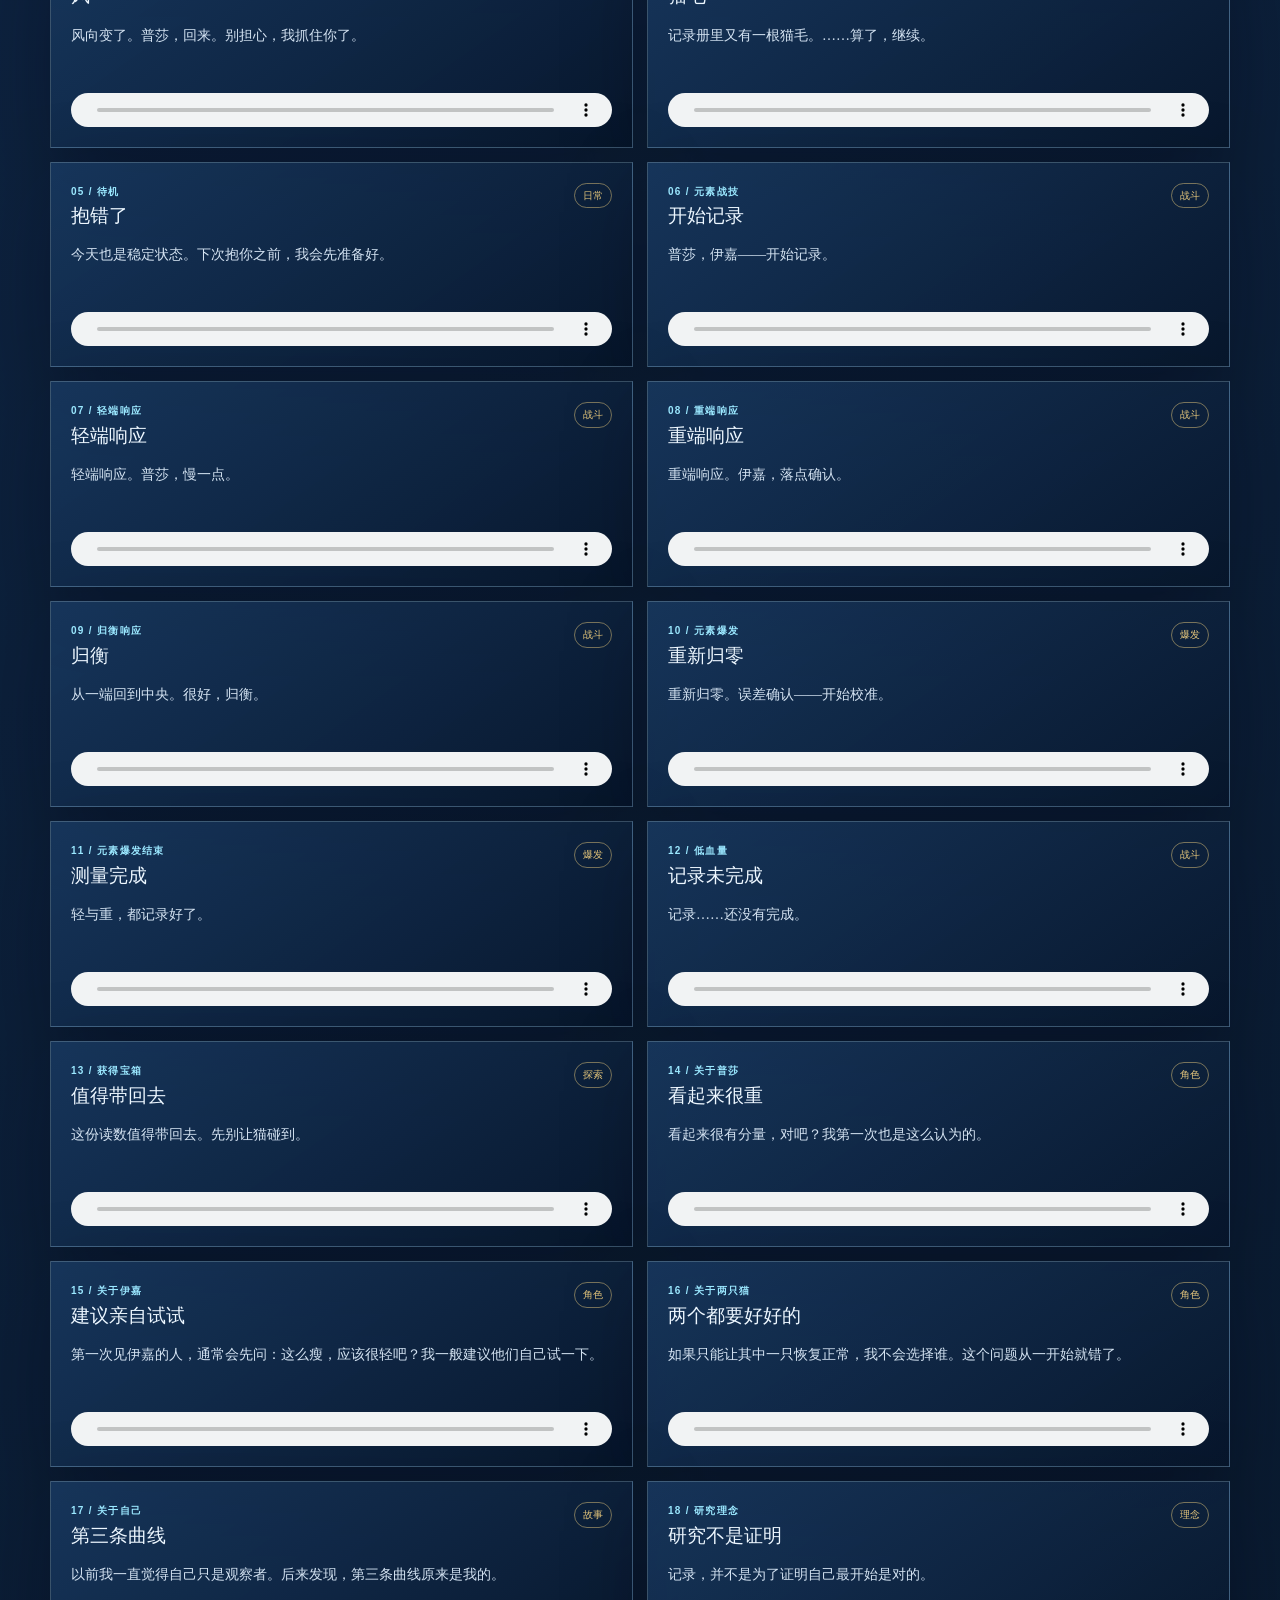
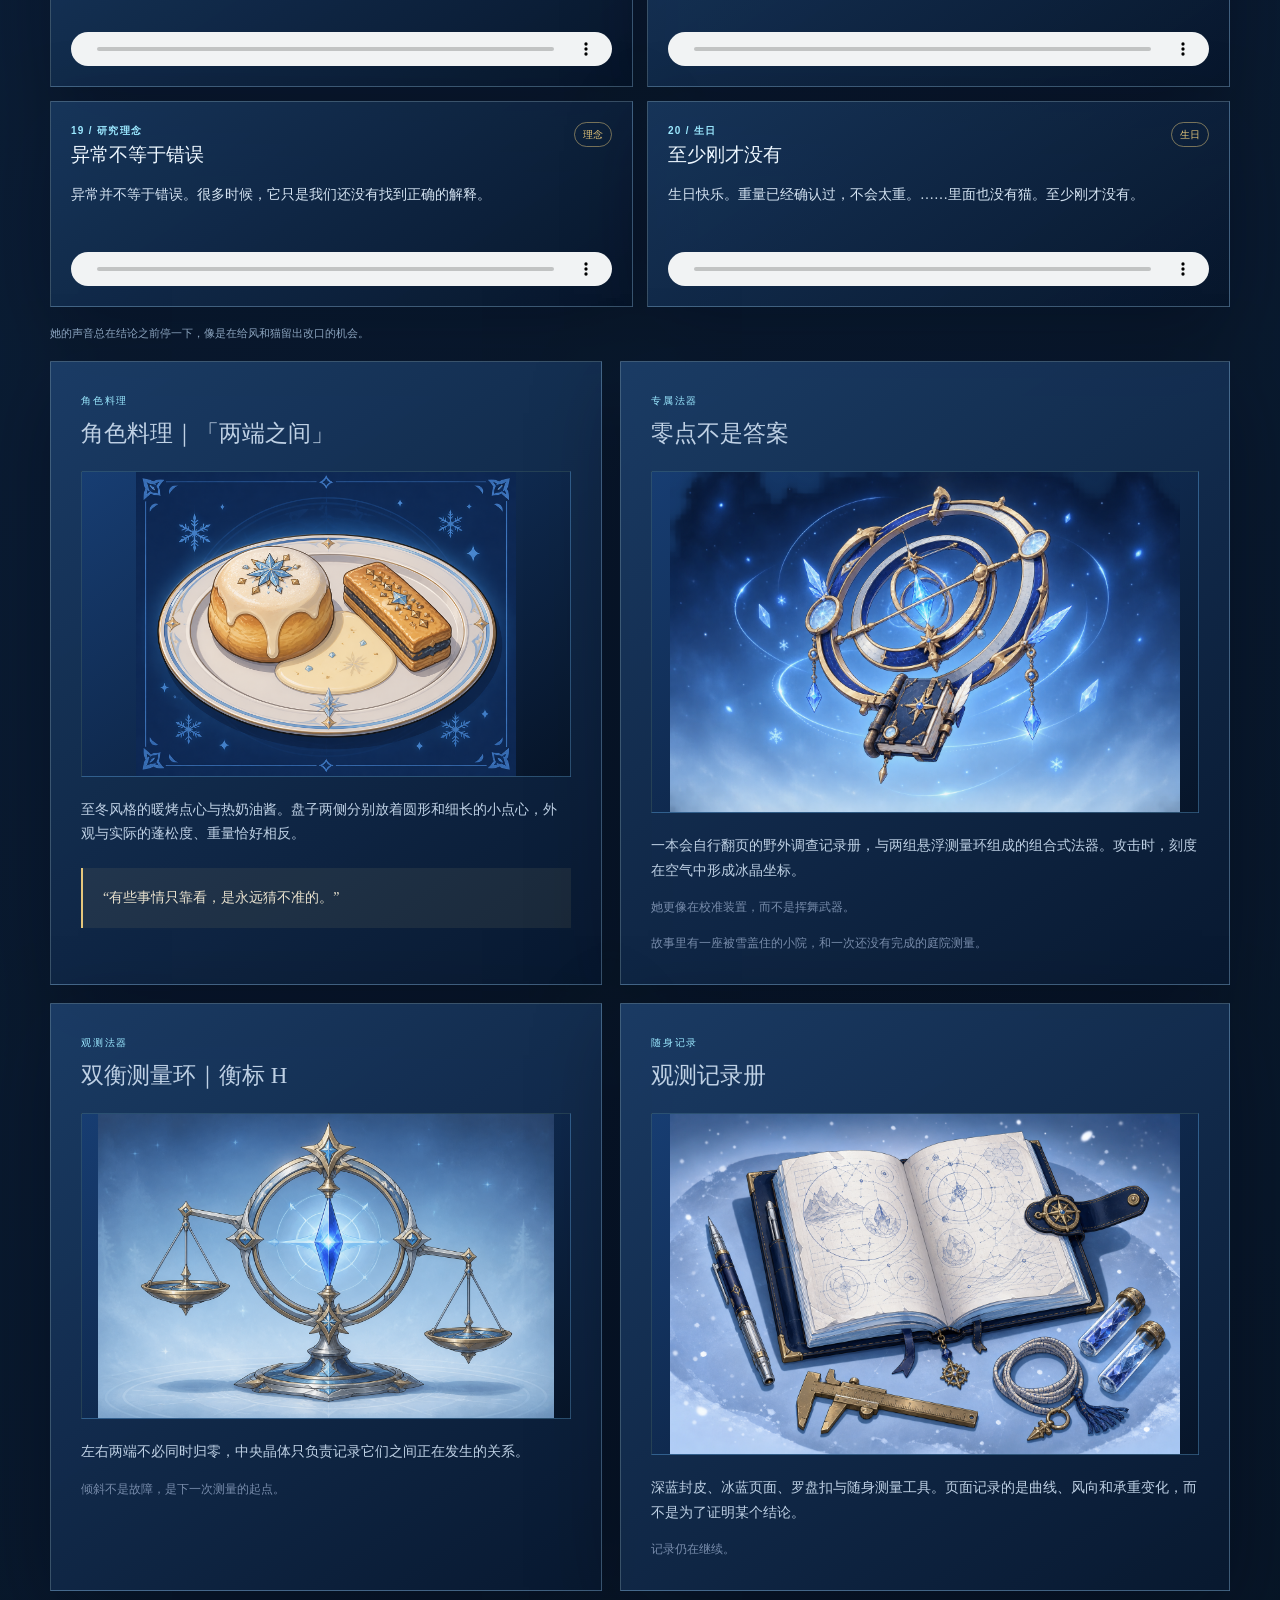
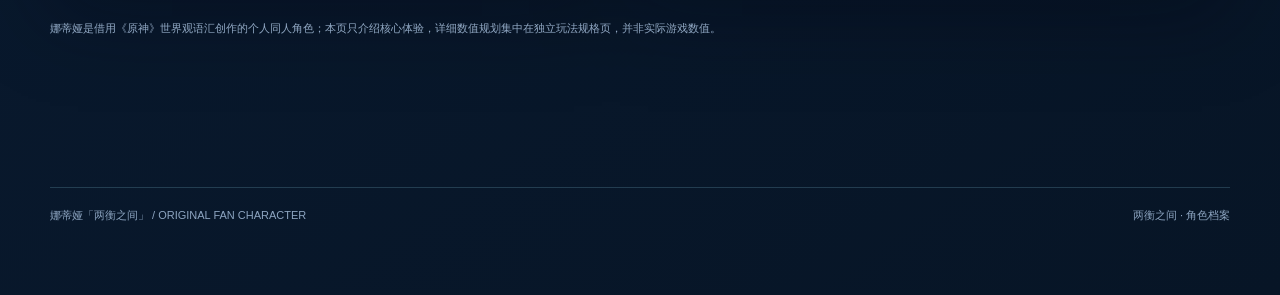
==== commit c7d55212: "content(nadia): dedupe quote strip, complete passives, enrich visual standard 审计驱动的四项目标落地： - index #" ====
--- a/output/nadia_character/index.html
+++ b/output/nadia_character/index.html
@@ -293,9 +293,9 @@
             <p>先把非零 H 归零；巡衡仍在时建立至多 12 秒的零点测区。主响应发生时，另一只猫提供较弱的伴随响应，让轻中有重、重中有轻。</p>
           </article>
           <article class="panel ability-card">
-            <div class="panel-label">固有天赋</div>
-            <h3>误差本身也是记录</h3>
-            <p>从端点完成完整归衡后，轻与重会在短时间内共同稳定战场；她把“失衡再回中”转化为队伍收益。</p>
+            <div class="panel-label">固有天赋 ×3</div>
+            <h3>稳定读数 · 校准窗口 · 雪原札记</h3>
+            <p>外观不可作为量值、误差本身也是记录与探索天赋雪原札记的完整说明，见 <a href="skills.html#abilities">技能表现页</a>。</p>
           </article>
         </div>
       </div>
@@ -367,8 +367,8 @@
         </div>
         <div class="quote-grid">
           <blockquote>“这个我还没有证据。”</blockquote>
-          <blockquote>“记录，并不是为了证明自己最开始是对的。”</blockquote>
-          <blockquote>“以前我一直觉得自己只是观察者。后来发现，第三条曲线原来是我的。”</blockquote>
+          <blockquote>“不知道原因，也是一种结果。”</blockquote>
+          <blockquote>“继续测量。还有……继续养。”</blockquote>
         </div>
         <div class="voice-library-head">
           <div>
@@ -494,6 +494,7 @@
             <figure class="feature-media"><img src="assets/nadia_catalyst_v2_ingame.png" alt="专属法器零点不是答案"></figure>
             <p>一本会自行翻页的野外调查记录册，与两组悬浮测量环组成的组合式法器。攻击时，刻度在空气中形成冰晶坐标。</p>
             <p class="micro">她更像在校准装置，而不是挥舞武器。</p>
+            <p class="micro">故事里有一座被雪盖住的小院，和一次还没有完成的庭院测量。</p>
           </article>
           <article class="panel profile-card copy">
             <div class="panel-label">观测法器</div>
--- a/output/nadia_character/theme.css
+++ b/output/nadia_character/theme.css
@@ -178,6 +178,8 @@
 .ability-card { padding: 24px; }
 .ability-card h3 { margin: 8px 0 10px; }
 .ability-card p { margin: 0; color: #bfd1e5; font-size: 13px; }
+.ability-card a { color: var(--gold); text-decoration: underline; }
+.ability-card a:hover { color: #f7dc9a; }
 
 .story-layout { display: grid; grid-template-columns: .92fr 1.08fr; gap: 18px; }
 .story-image { min-height: 420px; overflow: hidden; }
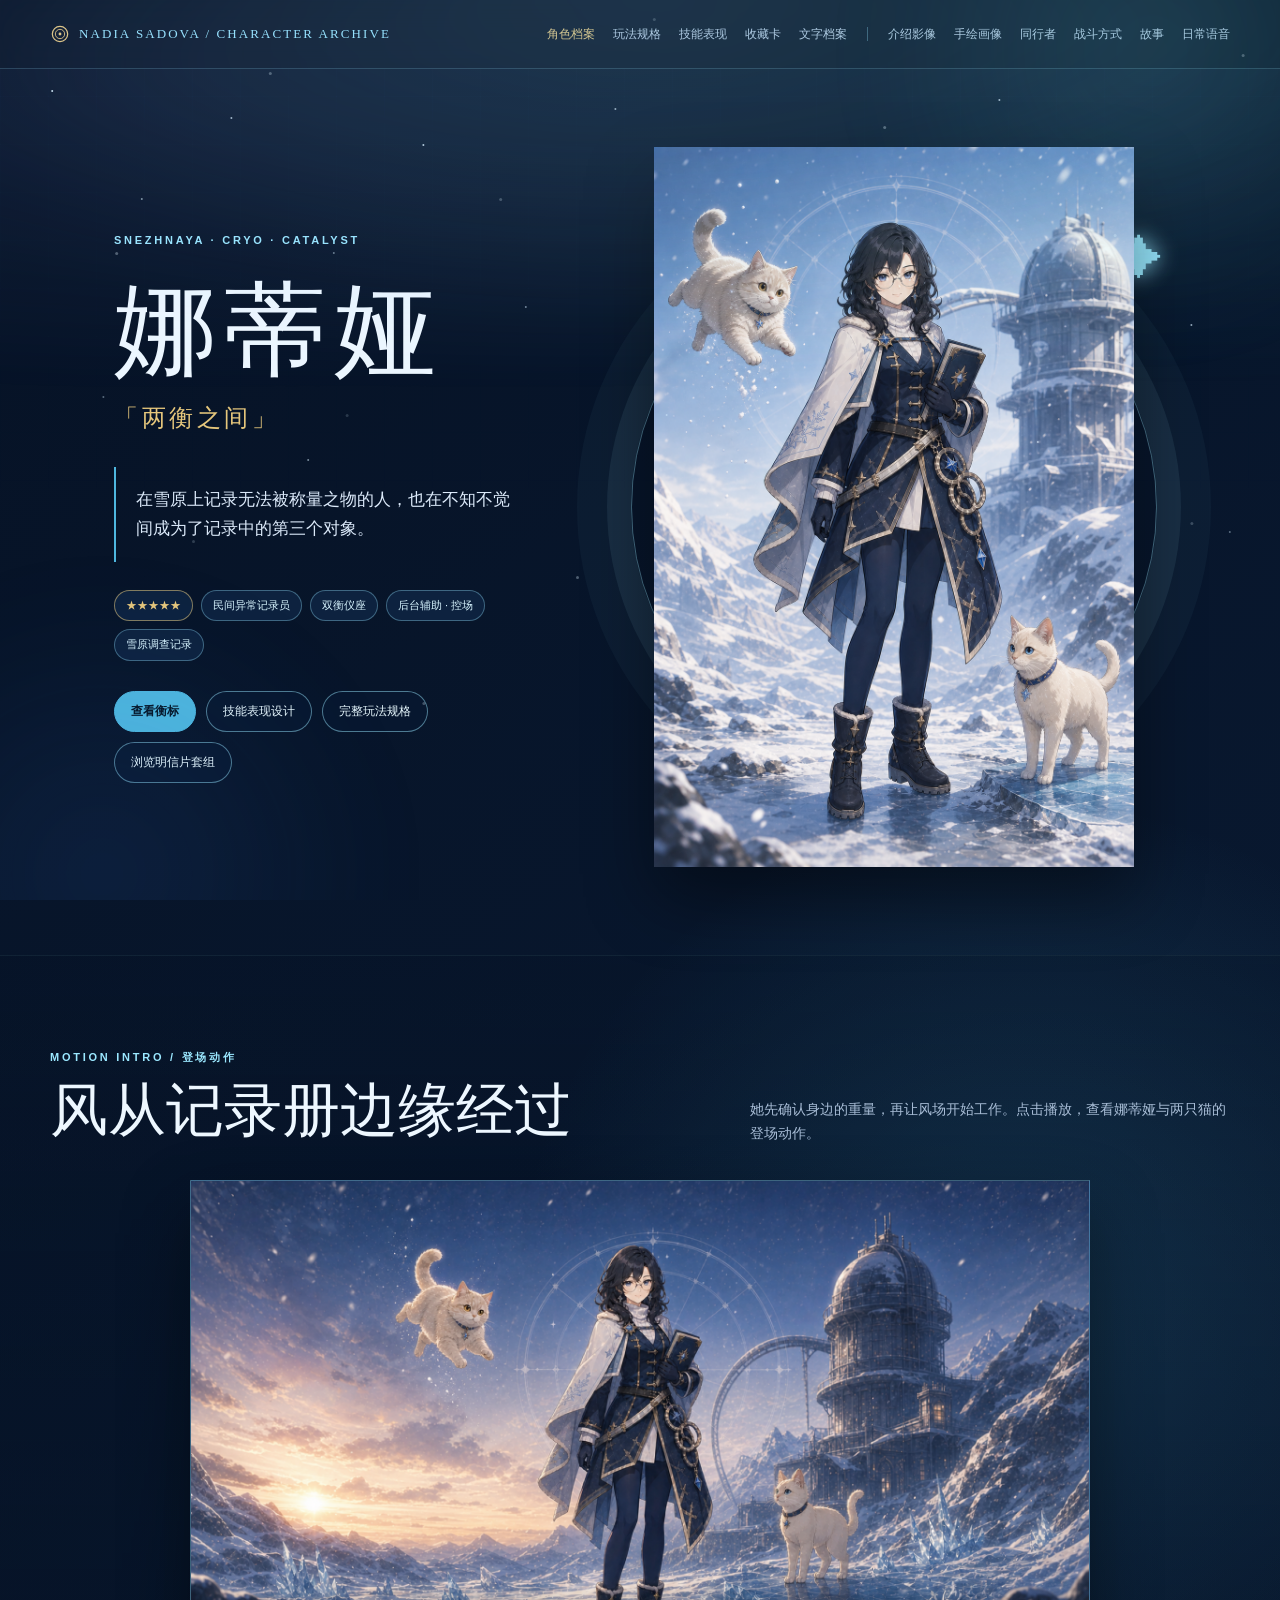
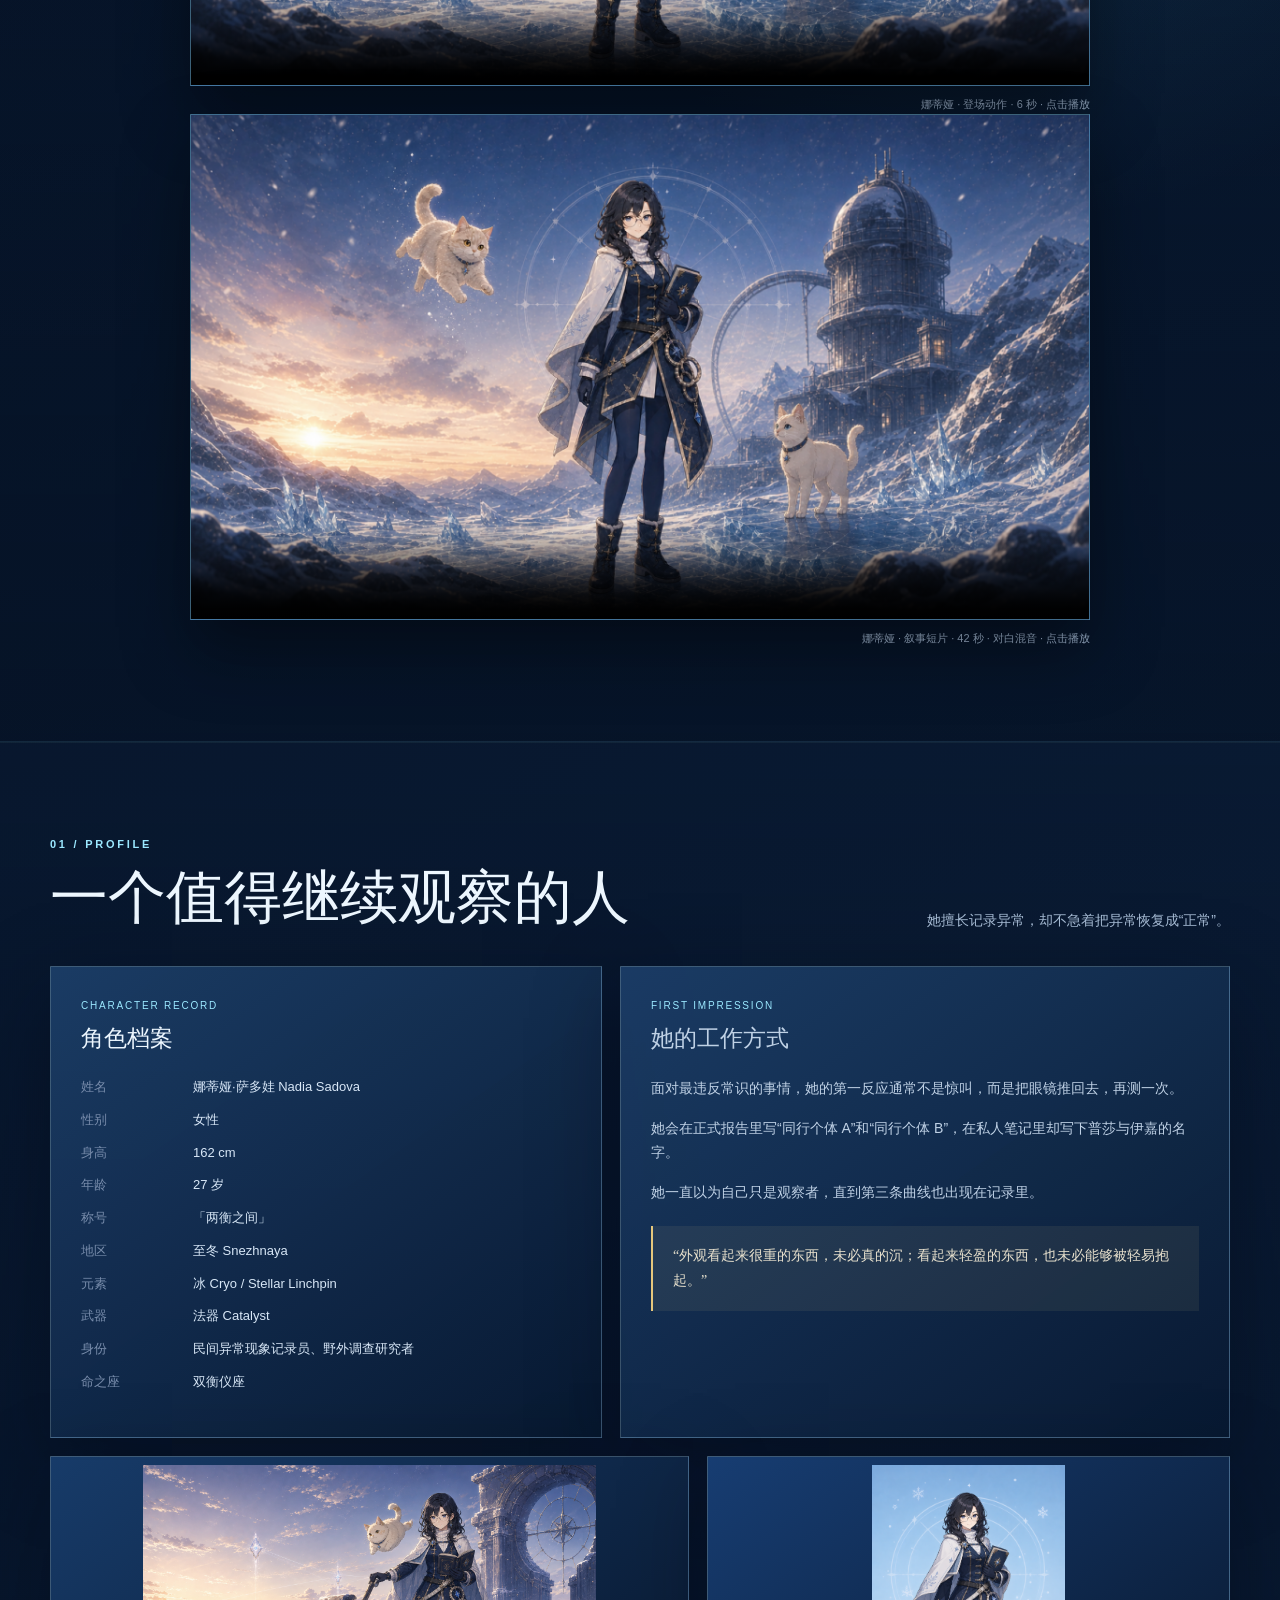
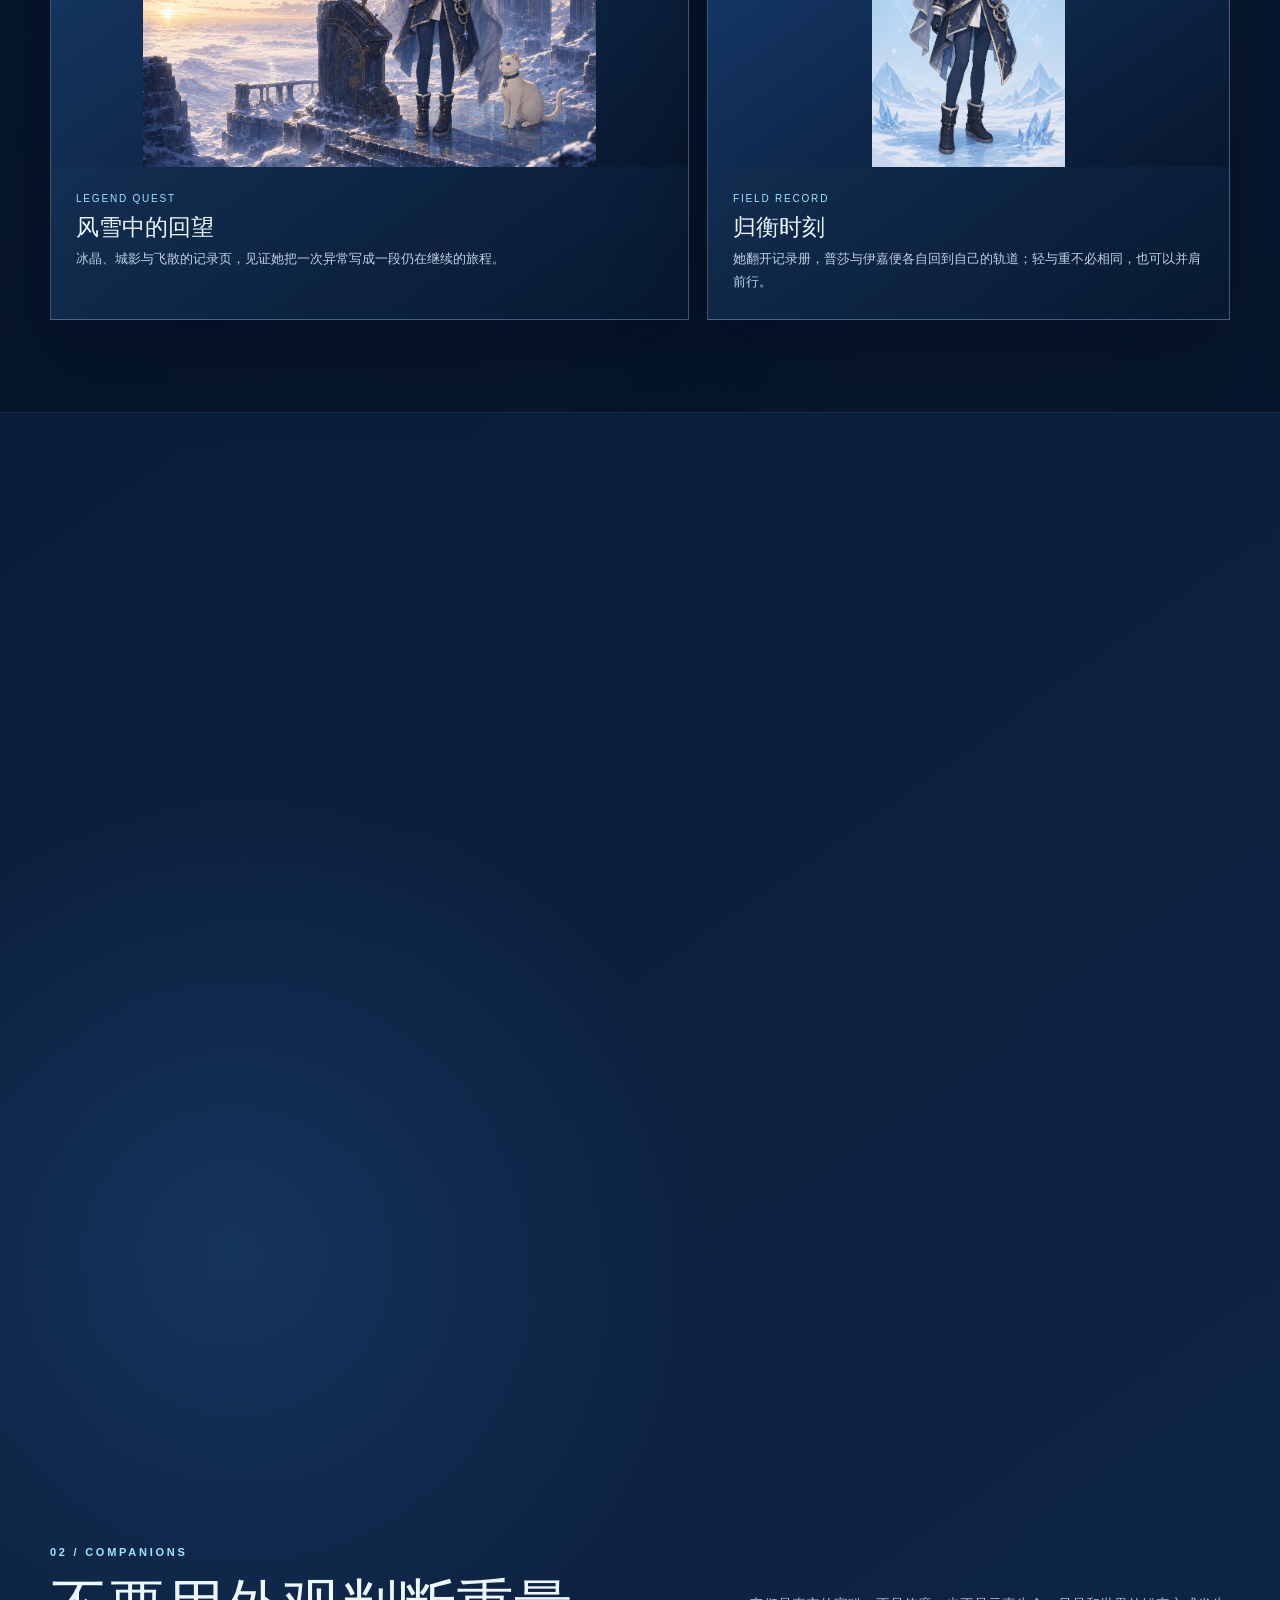
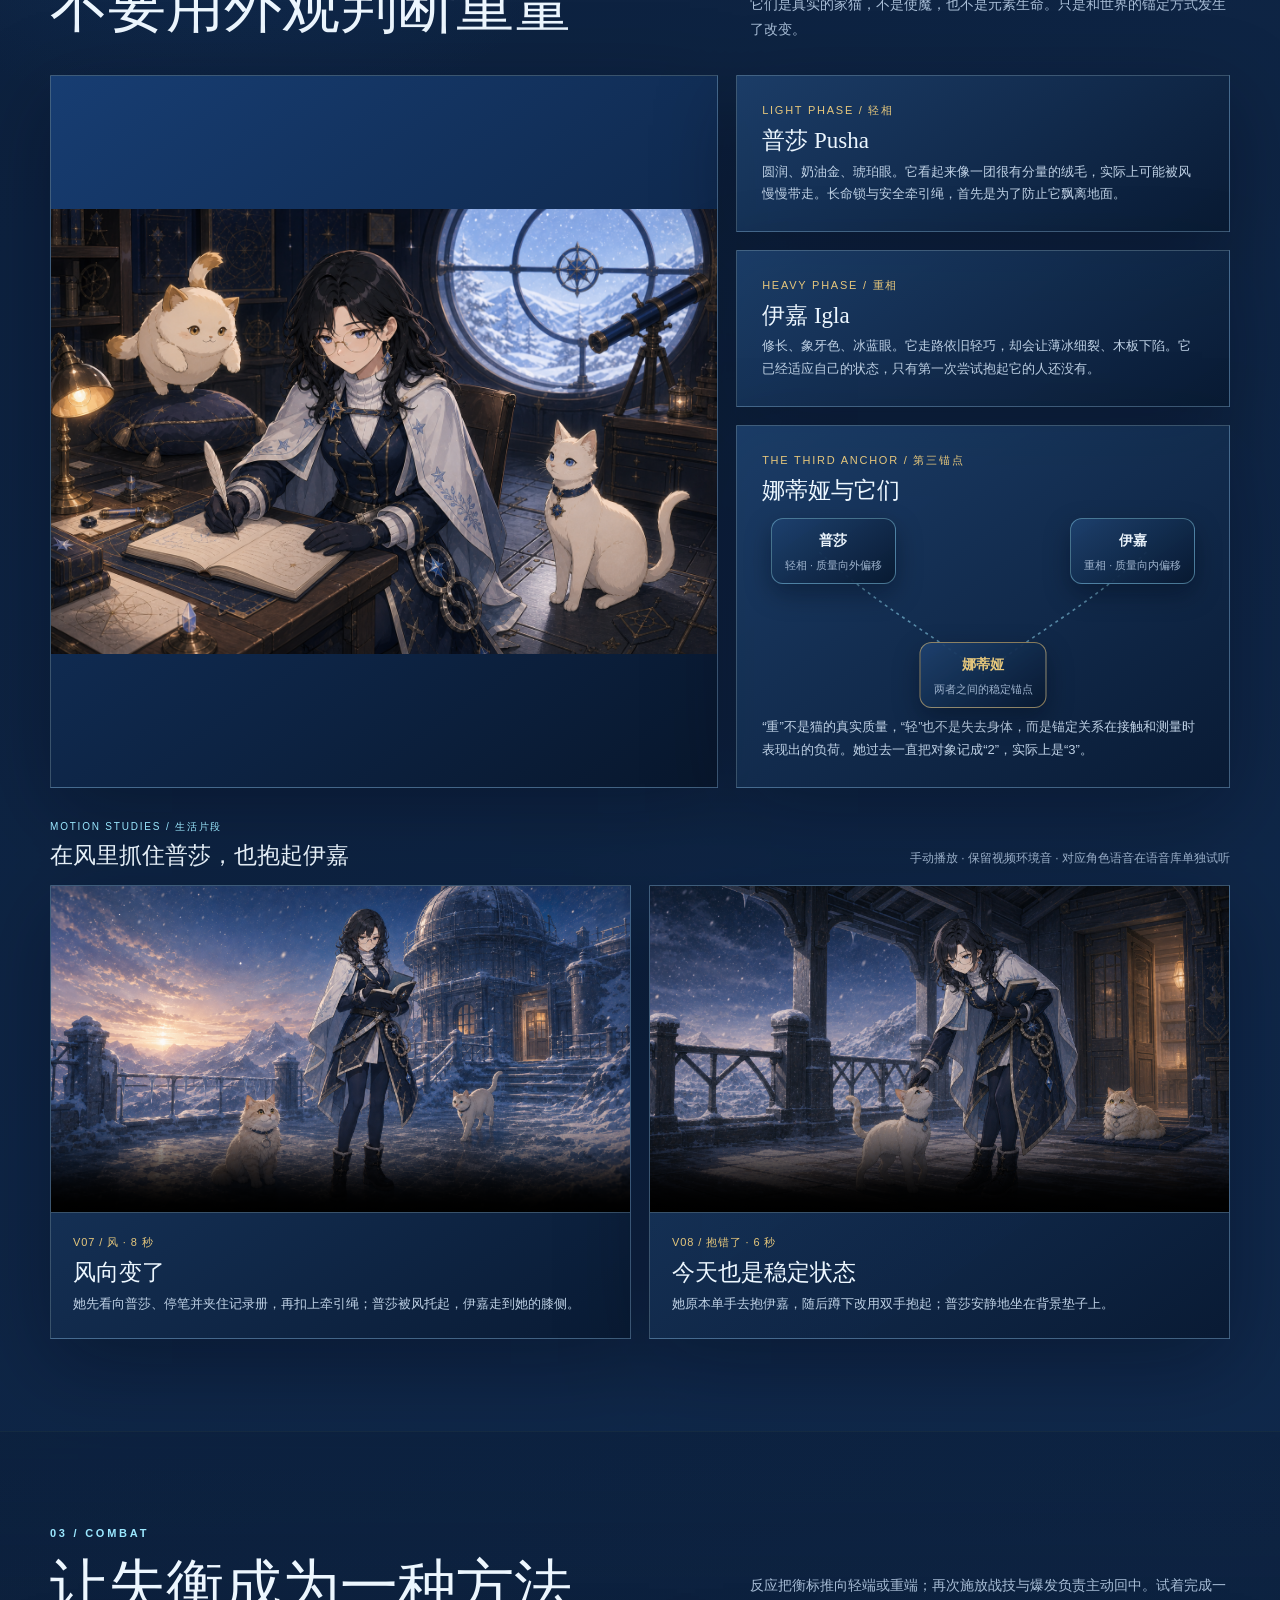
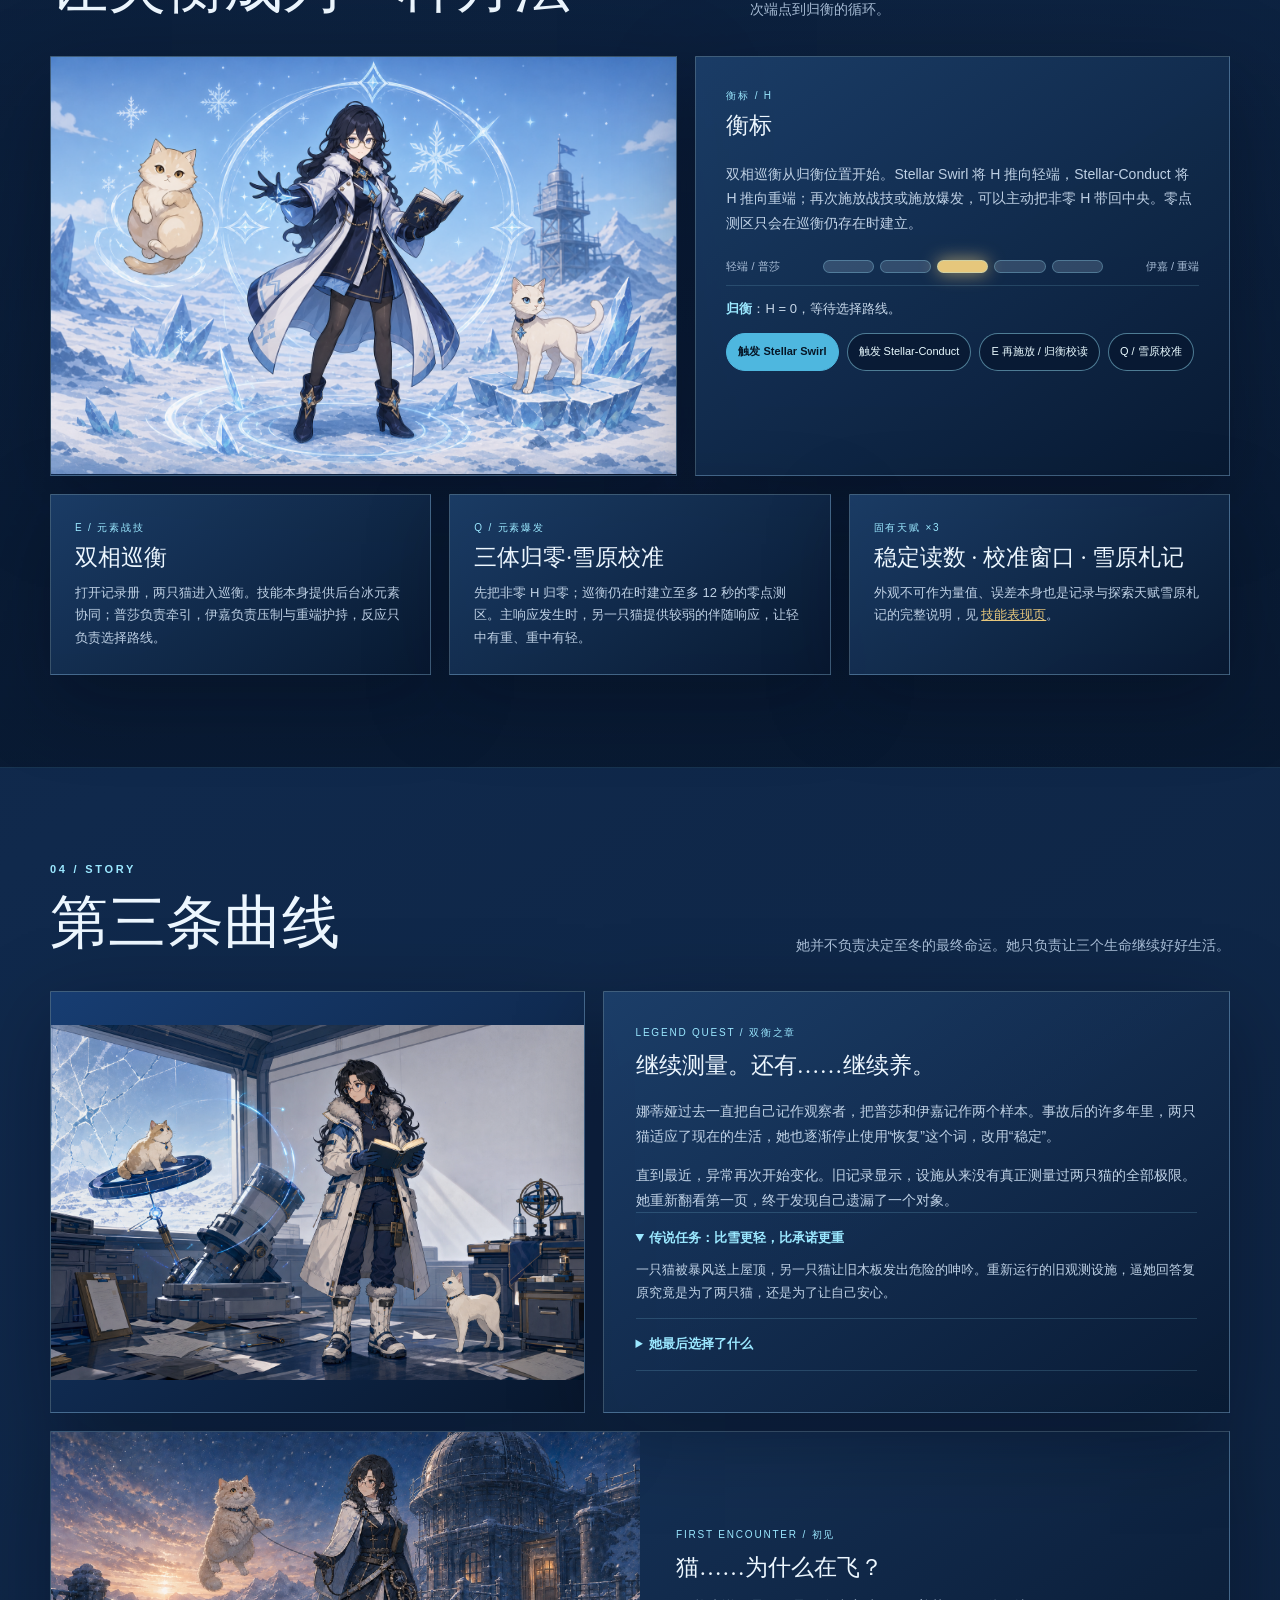
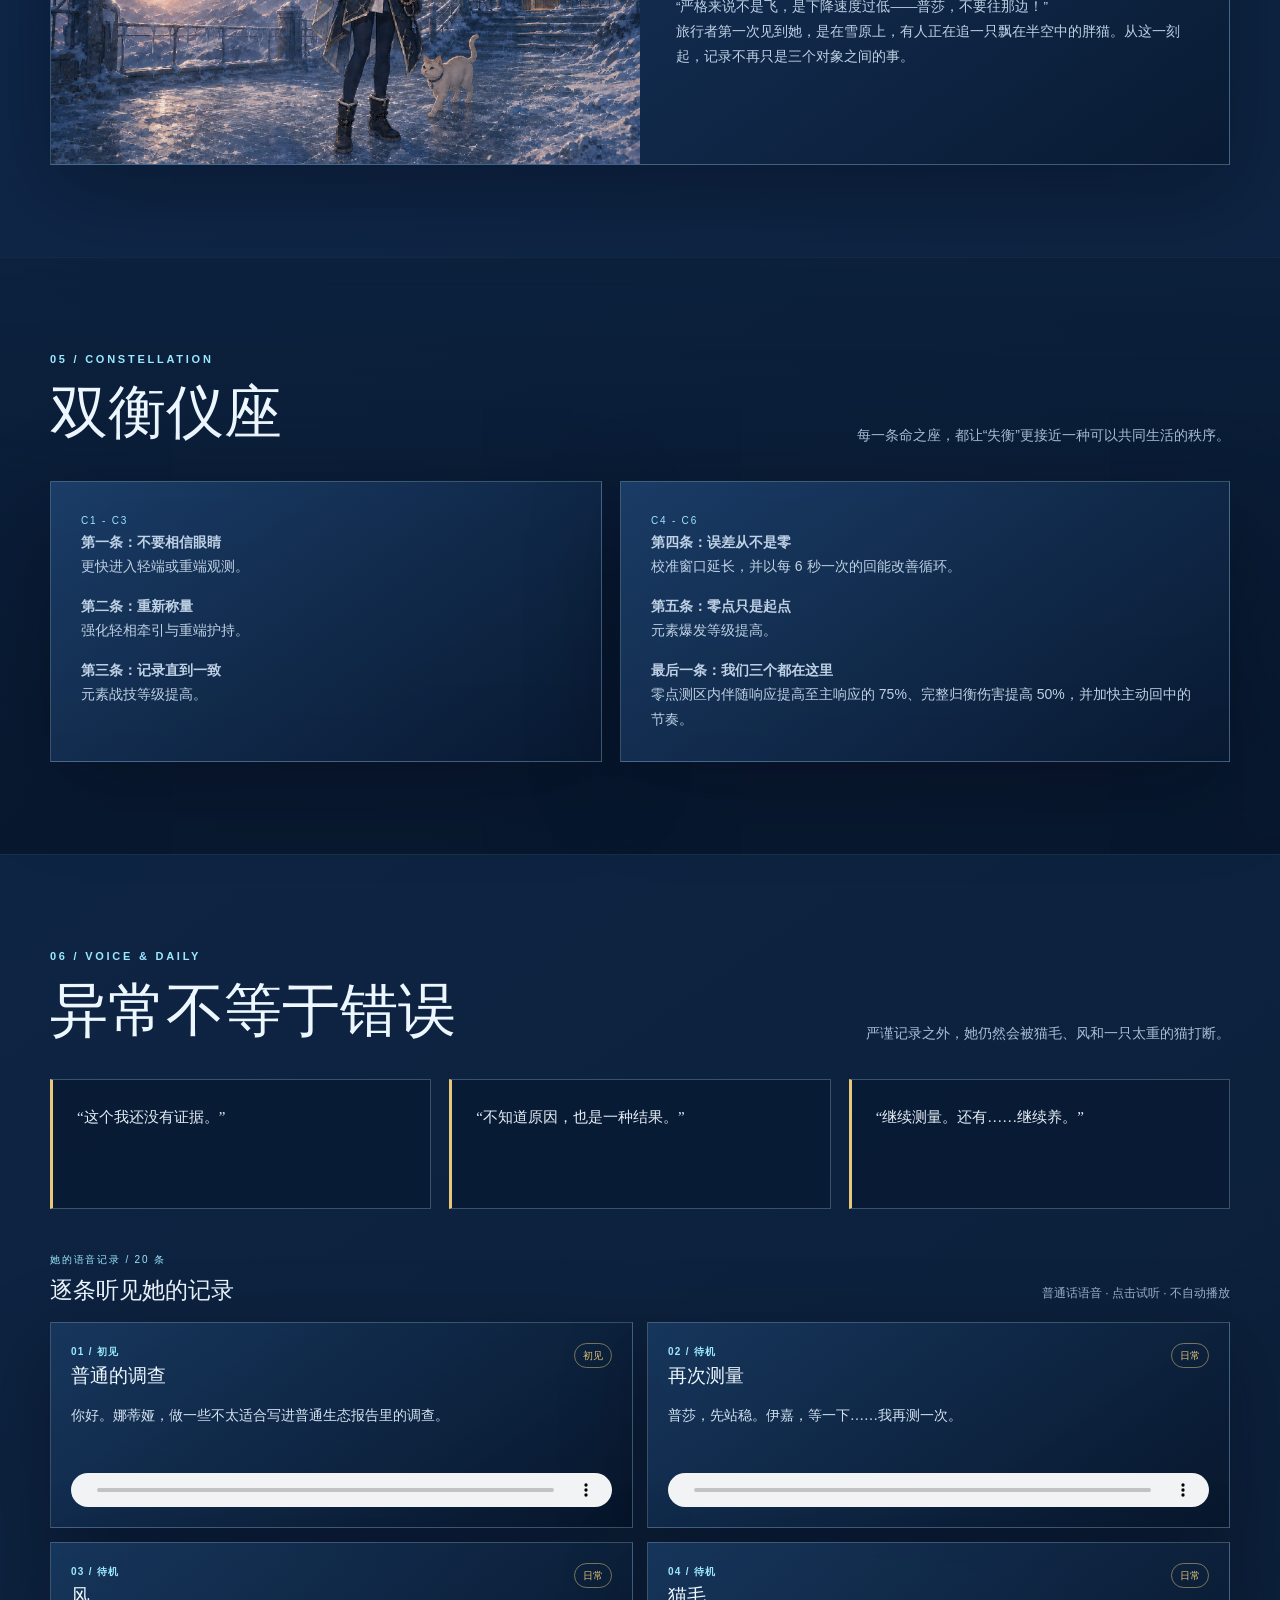
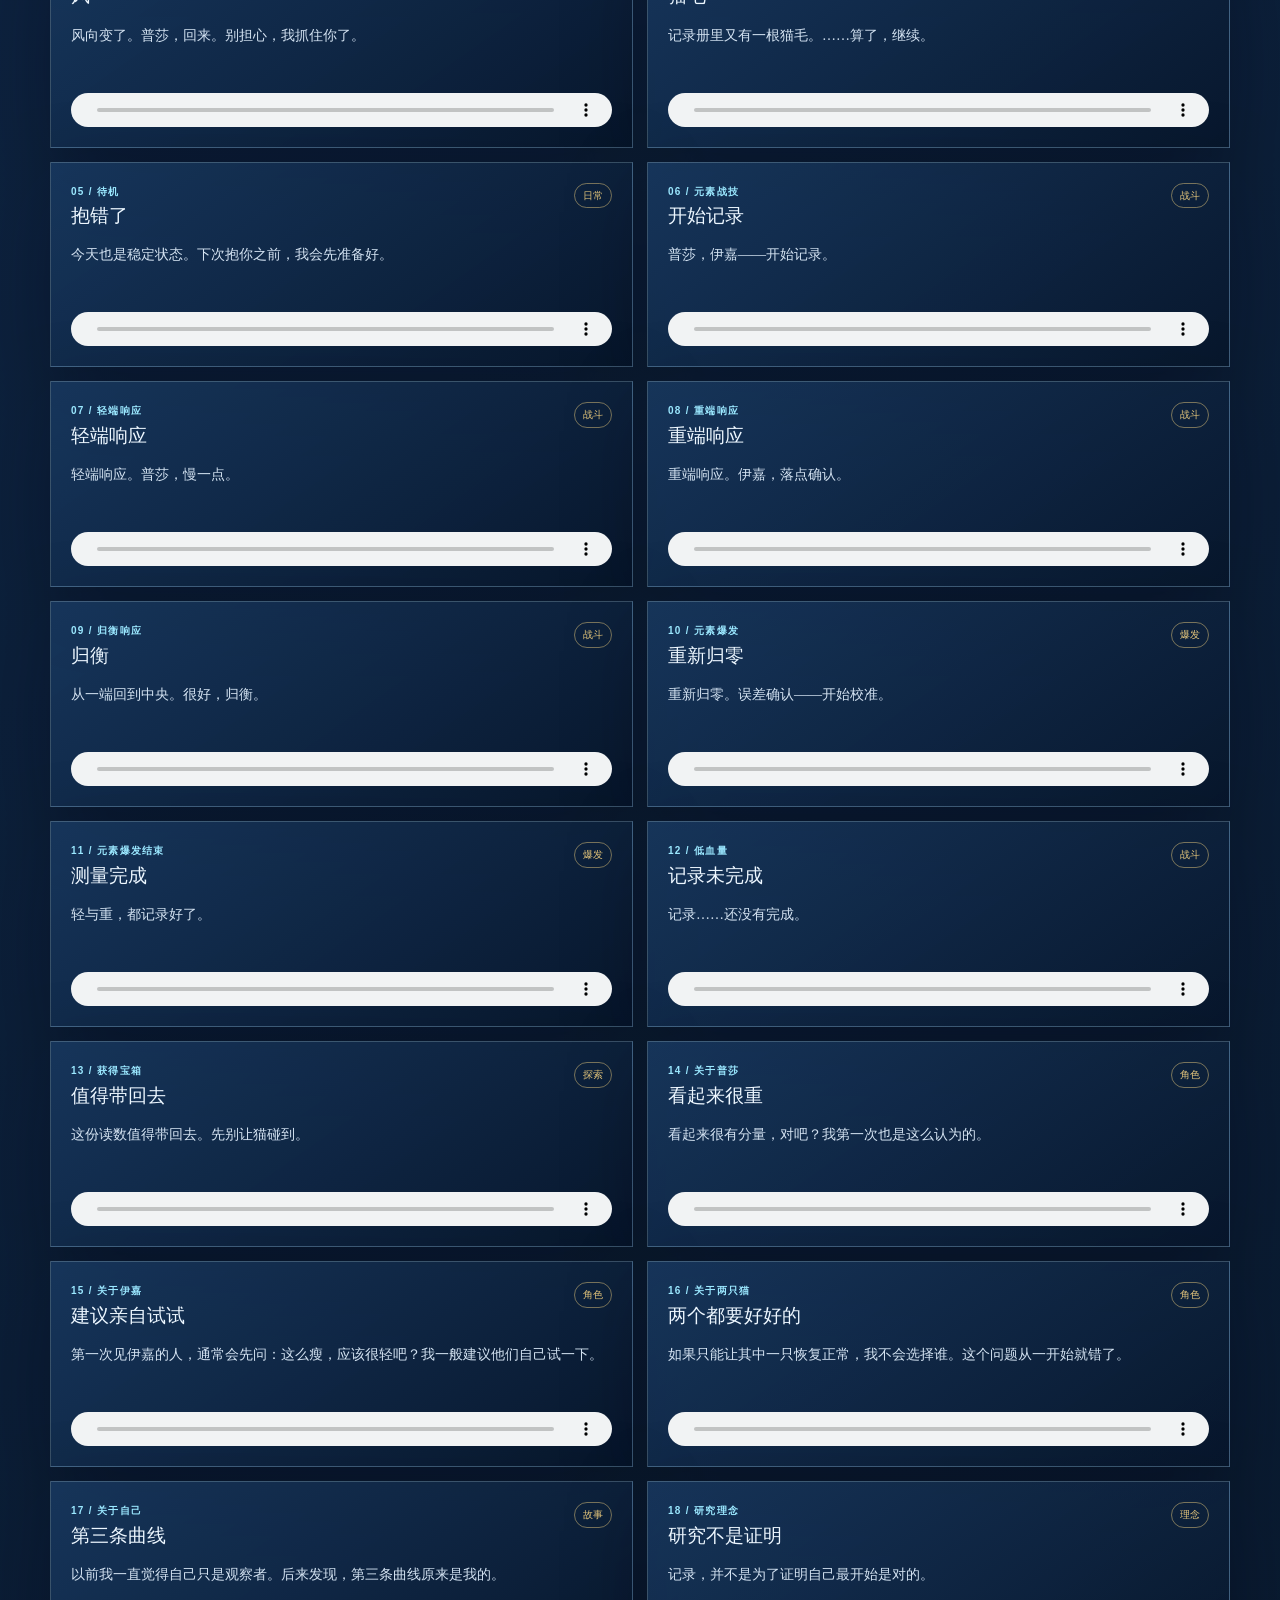
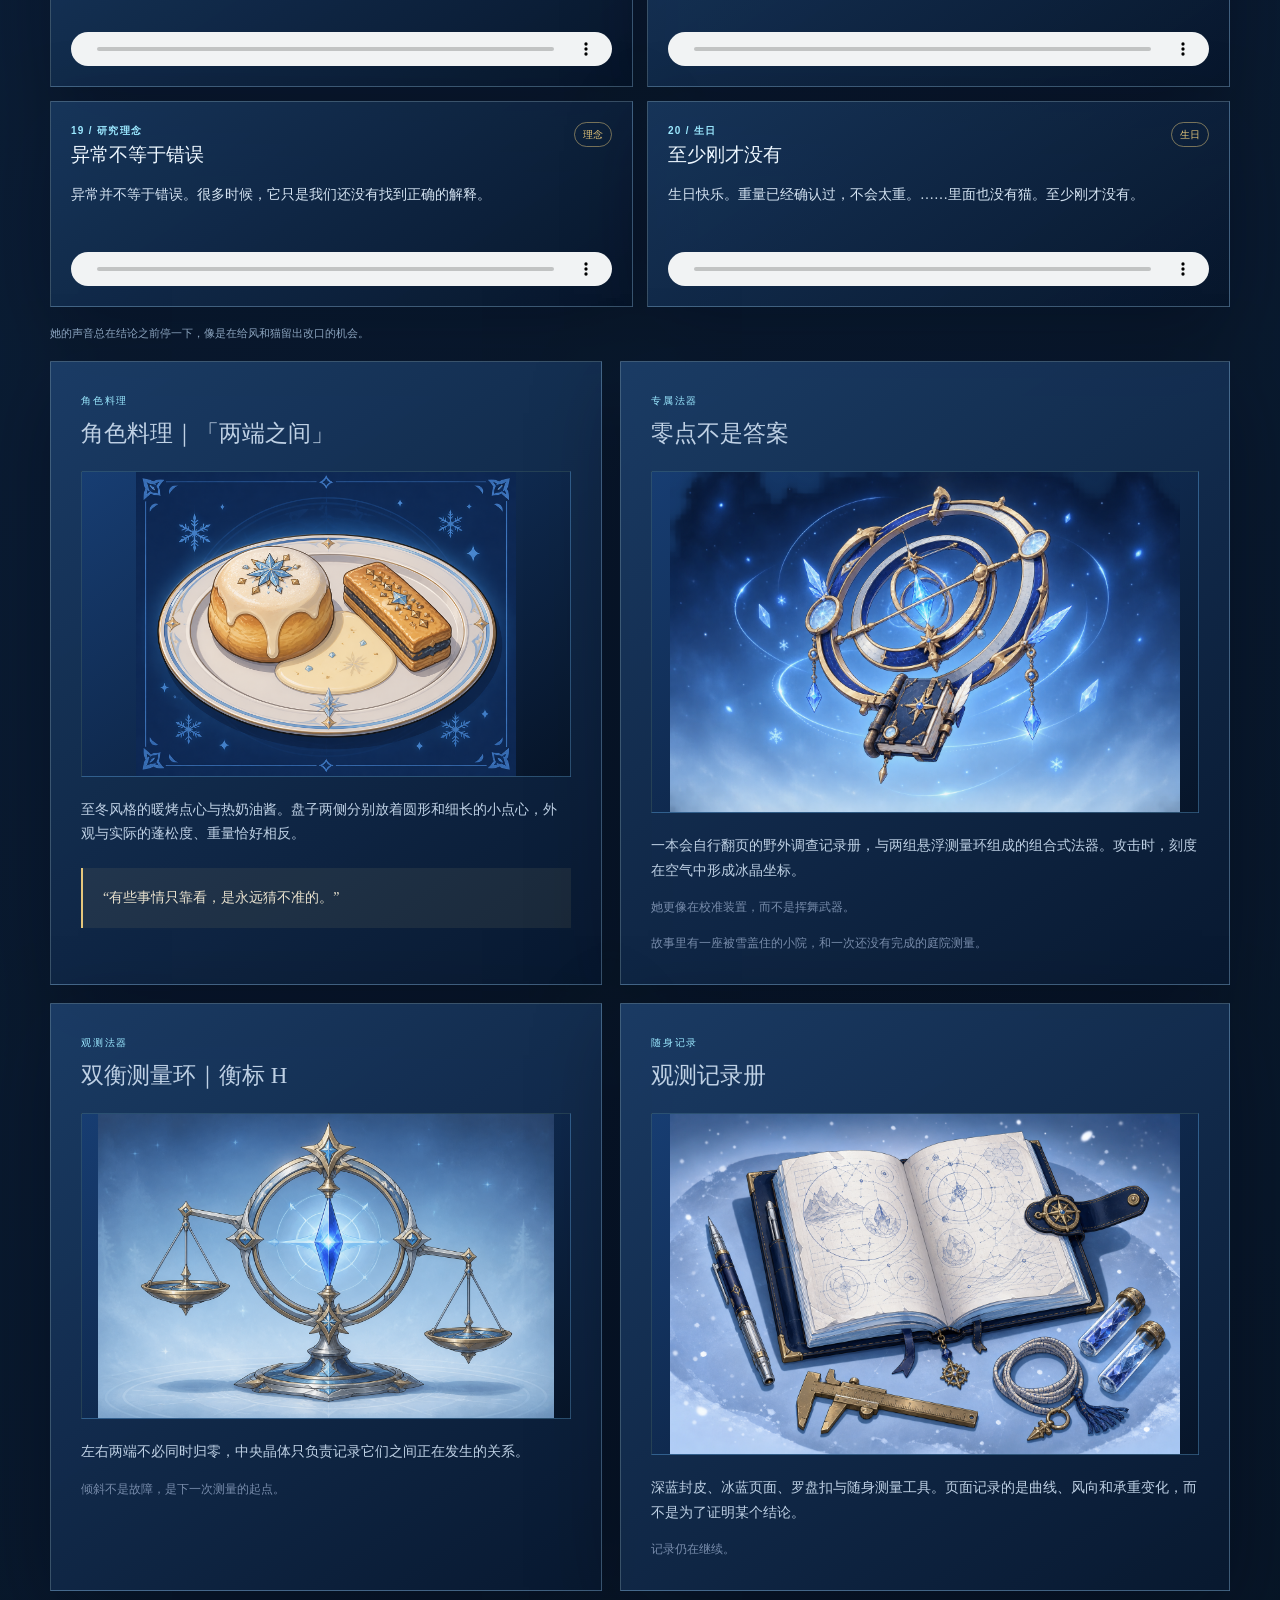
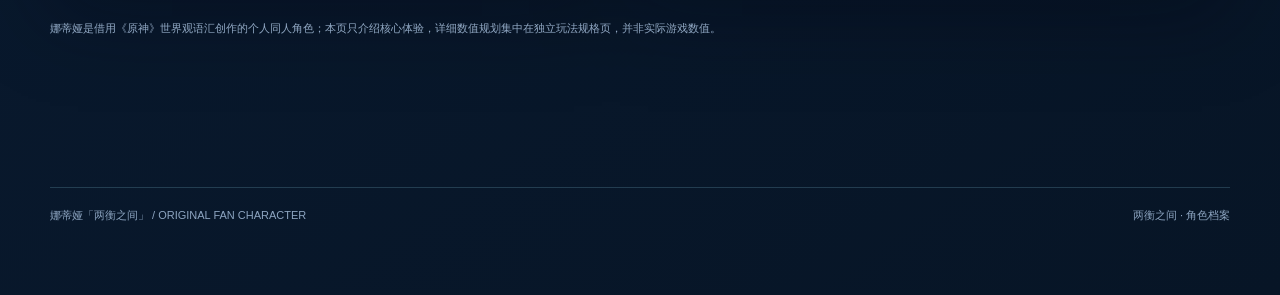
==== commit f736c22b: "feat(nadia): ui-visual polish and refresh share zip - Shared polish across all five pages: scroll re" ====
--- a/output/nadia_character/index.html
+++ b/output/nadia_character/index.html
@@ -4,13 +4,22 @@
   <meta charset="utf-8">
   <meta name="viewport" content="width=device-width, initial-scale=1">
   <meta name="description" content="娜蒂娅「两衡之间」原创同人角色档案">
+  <meta name="theme-color" content="#071426">
+  <link rel="icon" href='data:image/svg+xml,<svg xmlns="http://www.w3.org/2000/svg" viewBox="0 0 24 24"><rect width="24" height="24" rx="5" fill="%23071426"/><circle cx="12" cy="12" r="9" fill="none" stroke="%239be8ff" stroke-width="1.6"/><circle cx="12" cy="12" r="5.6" fill="none" stroke="%239be8ff" stroke-width="1.2"/><circle cx="12" cy="12" r="1.7" fill="%23e6c77c"/></svg>'>
+  <meta property="og:type" content="website">
+  <meta property="og:title" content="娜蒂娅｜两衡之间 · 角色档案">
+  <meta property="og:description" content="娜蒂娅「两衡之间」原创同人角色档案：角色、玩法、技能表现、明信片与语音。">
+  <meta property="og:image" content="assets/nadia_splash_v4_canonical_refined.png">
   <title>娜蒂娅｜两衡之间 · 角色档案</title>
   <link rel="stylesheet" href="theme.css">
+  <script src="ui.js" defer></script>
 </head>
 <body>
   <div class="ambient" aria-hidden="true">
     <div class="ambient-glow ambient-glow--one"></div>
     <div class="ambient-glow ambient-glow--two"></div>
+    <div class="ambient-aurora"></div>
+    <div class="ambient-stars"></div>
     <div class="ambient-snow-drift"><div class="ambient-snow"></div></div>
   </div>
   <header class="topbar">
@@ -38,18 +47,18 @@
   <main>
     <section class="shell hero" aria-labelledby="hero-title">
       <div class="hero-copy">
-        <div class="eyebrow">Snezhnaya · Cryo · Catalyst</div>
-        <h1 id="hero-title">娜蒂娅</h1>
-        <p class="hero-subtitle">「两衡之间」</p>
-        <p class="hero-quote">在雪原上记录无法被称量之物的人，也在不知不觉间成为了记录中的第三个对象。</p>
-        <div class="badges" aria-label="角色标签">
+        <div class="eyebrow" data-reveal>Snezhnaya · Cryo · Catalyst</div>
+        <h1 id="hero-title" data-reveal style="transition-delay:90ms">娜蒂娅</h1>
+        <p class="hero-subtitle" data-reveal style="transition-delay:180ms">「两衡之间」</p>
+        <p class="hero-quote" data-reveal style="transition-delay:270ms">在雪原上记录无法被称量之物的人，也在不知不觉间成为了记录中的第三个对象。</p>
+        <div class="badges" data-reveal style="transition-delay:360ms" aria-label="角色标签">
           <span class="badge gold">★★★★★</span>
           <span class="badge">民间异常记录员</span>
           <span class="badge">双衡仪座</span>
           <span class="badge">后台辅助 · 控场</span>
           <span class="badge">雪原调查记录</span>
         </div>
-        <div class="hero-actions">
+        <div class="hero-actions" data-reveal style="transition-delay:450ms">
           <a class="button primary" href="#combat">查看衡标</a>
           <a class="button" href="skills.html">技能表现设计</a>
           <a class="button" href="gameplay.html">完整玩法规格</a>
@@ -57,26 +66,26 @@
         </div>
       </div>
       <div class="hero-art">
-        <figure class="hero-static-art">
-          <img src="assets/nadia_splash_v4_canonical_refined.png" alt="娜蒂娅站在雪原中，身旁两只猫处于不同状态">
+        <figure class="hero-static-art" data-reveal style="transition-delay:220ms">
+          <img src="assets/nadia_splash_v4_canonical_refined.png" alt="娜蒂娅站在雪原中，身旁两只猫处于不同状态" fetchpriority="high">
         </figure>
       </div>
     </section>
 
     <section class="section intro-motion" id="intro-motion" aria-labelledby="intro-motion-title">
       <div class="shell">
-        <div class="section-head">
+        <div class="section-head" data-reveal>
           <div><div class="eyebrow">MOTION INTRO / 登场动作</div><h2 id="intro-motion-title">风从记录册边缘经过</h2></div>
           <p>她先确认身边的重量，再让风场开始工作。点击播放，查看娜蒂娅与两只猫的登场动作。</p>
         </div>
-        <figure class="intro-motion-card">
+        <figure class="intro-motion-card" data-reveal>
           <video class="intro-motion-video" controls playsinline preload="none" poster="assets/video/stills/nadia_video_k01_v01_intro_start_1920x1080.png" aria-label="娜蒂娅登场介绍视频">
             <source src="assets/video/nadia_video_v01_intro_720p_a01.mp4" type="video/mp4">
             您的浏览器不支持 HTML 视频。
           </video>
           <figcaption>娜蒂娅 · 登场动作 · 6 秒 · 点击播放</figcaption>
         </figure>
-        <figure class="intro-motion-card">
+        <figure class="intro-motion-card" data-reveal style="transition-delay:80ms">
           <video class="intro-motion-video" controls playsinline preload="none" poster="assets/video/stills/nadia_video_k01_v01_intro_start_1920x1080.png" aria-label="娜蒂娅「两衡之间」叙事短片">
             <source src="assets/video/nadia_video_pv_between_two_weights_v1.mp4" type="video/mp4">
             您的浏览器不支持 HTML 视频。
@@ -88,11 +97,11 @@
 
     <section class="section alt" id="profile">
       <div class="shell">
-        <div class="section-head">
+        <div class="section-head" data-reveal>
           <div><div class="eyebrow">01 / Profile</div><h2>一个值得继续观察的人</h2></div>
           <p>她擅长记录异常，却不急着把异常恢复成“正常”。</p>
         </div>
-        <div class="profile-grid">
+        <div class="profile-grid" data-reveal>
           <article class="panel profile-card">
             <div class="panel-label">Character record</div>
             <h3>角色档案</h3>
@@ -118,7 +127,7 @@
             <div class="quote-box">“外观看起来很重的东西，未必真的沉；看起来轻盈的东西，也未必能够被轻易抱起。”</div>
           </article>
         </div>
-        <div class="style-duality" aria-label="娜蒂娅的两段同行记录">
+        <div class="style-duality" data-reveal aria-label="娜蒂娅的两段同行记录">
           <article class="panel style-card refined">
             <figure><img src="assets/nadia_quest_v2_canonical_refined.png" alt="娜蒂娅与两只猫在旧观测设施前的同行记录"></figure>
             <div class="style-card-body">
@@ -141,11 +150,11 @@
 
     <section class="section portrait-studies" id="portrait-studies">
       <div class="shell">
-        <div class="section-head">
+        <div class="section-head" data-reveal>
           <div><div class="eyebrow">PORTRAIT STUDIES / CHARACTER NOTES</div><h2>把记录画在纸上</h2></div>
           <p>蓝墨、奶白与少量金色线条，保留她在观察、测量与陪伴之间的三个瞬间。</p>
         </div>
-        <div class="portrait-grid">
+        <div class="portrait-grid" data-reveal>
           <article class="panel portrait-card">
             <figure><img src="assets/portraits/nadia_portrait_study_01_observer.png" alt="娜蒂娅调整圆框眼镜的手绘近景画像" loading="lazy"></figure>
             <div class="portrait-card-body">
@@ -176,11 +185,11 @@
 
     <section class="section" id="companions">
       <div class="shell">
-        <div class="section-head">
+        <div class="section-head" data-reveal>
           <div><div class="eyebrow">02 / Companions</div><h2>不要用外观判断重量</h2></div>
           <p>它们是真实的家猫，不是使魔，也不是元素生命。只是和世界的锚定方式发生了改变。</p>
         </div>
-        <div class="companion-layout">
+        <div class="companion-layout" data-reveal>
           <div class="panel companion-art">
             <img src="assets/nadia_companions_v3_canonical_ingame.png" alt="娜蒂娅在观测站陪伴两只猫">
           </div>
@@ -211,7 +220,7 @@
             </article>
           </div>
         </div>
-        <div class="companion-videos" aria-labelledby="companion-videos-title">
+        <div class="companion-videos" data-reveal aria-labelledby="companion-videos-title">
           <div class="companion-videos-head">
             <div>
               <div class="panel-label">MOTION STUDIES / 生活片段</div>
@@ -253,11 +262,11 @@
 
     <section class="section alt" id="combat">
       <div class="shell">
-        <div class="section-head">
+        <div class="section-head" data-reveal>
           <div><div class="eyebrow">03 / Combat</div><h2>让失衡成为一种方法</h2></div>
           <p>反应把衡标推向轻端或重端；再次施放战技与爆发负责主动回中。试着完成一次端点到归衡的循环。</p>
         </div>
-        <div class="combat-layout">
+        <div class="combat-layout" data-reveal>
           <div class="panel combat-art">
             <img src="assets/nadia_action_v2_ingame.png" alt="娜蒂娅展开法器，两只猫分别处于浮动与重压冰面状态">
           </div>
@@ -281,7 +290,7 @@
             </div>
           </div>
         </div>
-        <div class="ability-grid">
+        <div class="ability-grid" data-reveal>
           <article class="panel ability-card">
             <div class="panel-label">E / 元素战技</div>
             <h3>双相巡衡</h3>
@@ -303,11 +312,11 @@
 
     <section class="section" id="story">
       <div class="shell">
-        <div class="section-head">
+        <div class="section-head" data-reveal>
           <div><div class="eyebrow">04 / Story</div><h2>第三条曲线</h2></div>
           <p>她并不负责决定至冬的最终命运。她只负责让三个生命继续好好生活。</p>
         </div>
-        <div class="story-layout">
+        <div class="story-layout" data-reveal>
           <div class="panel story-image">
             <img src="assets/nadia_story_after_v1_ingame.png" alt="事故之后，娜蒂娅在受损观测站里记录">
           </div>
@@ -322,7 +331,7 @@
             <details><summary>她最后选择了什么</summary><p>拒绝强制复原，稳定现在的三者。她没有得到“治好它们”的答案，但她得到了继续和它们一起生活的方法。</p></details>
           </div>
         </div>
-        <div class="panel first-meeting">
+        <div class="panel first-meeting" data-reveal>
           <div class="first-meeting-media">
             <img src="assets/video/stills/nadia_video_k13_v07_wind_end_ingame_v4_1920x1080.png" alt="圆润的普莎被风托起，娜蒂娅握着牵引绳看着它，伊嘉走向她的膝侧">
           </div>
@@ -338,11 +347,11 @@
 
     <section class="section alt" id="constellation">
       <div class="shell">
-        <div class="section-head">
+        <div class="section-head" data-reveal>
           <div><div class="eyebrow">05 / Constellation</div><h2>双衡仪座</h2></div>
           <p>每一条命之座，都让“失衡”更接近一种可以共同生活的秩序。</p>
         </div>
-        <div class="profile-grid">
+        <div class="profile-grid" data-reveal>
           <article class="panel profile-card copy">
             <div class="panel-label">C1 - C3</div>
             <p><strong>第一条：不要相信眼睛</strong><br>更快进入轻端或重端观测。</p>
@@ -361,23 +370,23 @@
 
     <section class="section" id="voice">
       <div class="shell">
-        <div class="section-head">
+        <div class="section-head" data-reveal>
           <div><div class="eyebrow">06 / Voice & Daily</div><h2>异常不等于错误</h2></div>
           <p>严谨记录之外，她仍然会被猫毛、风和一只太重的猫打断。</p>
         </div>
-        <div class="quote-grid">
+        <div class="quote-grid" data-reveal>
           <blockquote>“这个我还没有证据。”</blockquote>
           <blockquote>“不知道原因，也是一种结果。”</blockquote>
           <blockquote>“继续测量。还有……继续养。”</blockquote>
         </div>
-        <div class="voice-library-head">
+        <div class="voice-library-head" data-reveal>
           <div>
             <div class="panel-label">她的语音记录 / 20 条</div>
             <h3>逐条听见她的记录</h3>
           </div>
           <p>普通话语音 · 点击试听 · 不自动播放</p>
         </div>
-        <div class="voice-grid" aria-label="娜蒂娅中文语音列表">
+        <div class="voice-grid" data-reveal aria-label="娜蒂娅中文语音列表">
           <article class="panel voice-card" data-voice-line="01">
             <div class="voice-card-head"><div><div class="voice-index">01 / 初见</div><h3>普通的调查</h3></div><span class="voice-scene">初见</span></div>
             <p class="voice-text">你好。娜蒂娅，做一些不太适合写进普通生态报告里的调查。</p>
@@ -480,7 +489,7 @@
           </article>
         </div>
         <p class="voice-note">她的声音总在结论之前停一下，像是在给风和猫留出改口的机会。</p>
-        <div class="profile-grid" style="margin-top:18px">
+        <div class="profile-grid" data-reveal style="margin-top:18px">
           <article class="panel profile-card copy">
             <div class="panel-label">角色料理</div>
             <h3>角色料理｜「两端之间」</h3>
@@ -527,17 +536,33 @@
     (() => {
       const cells = [...document.querySelectorAll('.meter-cell')];
       const meter = document.querySelector('#meter');
+      const meterWrap = document.querySelector('.meter-wrap');
       const stateLine = document.querySelector('#state-line');
       let h = 0;
       let endpoint = null;
       let eventText = 'H = 0，等待选择路线。';
-      const render = () => {
+      const render = (prev) => {
         cells.forEach((cell, index) => {
           const value = index - 2;
           cell.classList.toggle('active', value === h);
           cell.classList.toggle('center', value === 0);
+          cell.classList.toggle('light', value === h && h < 0);
+          cell.classList.toggle('heavy', value === h && h > 0);
+          cell.classList.toggle('endpoint', value === h && Math.abs(h) === 2);
         });
         meter.setAttribute('aria-valuenow', String(h));
+        if (prev !== undefined && prev !== h) {
+          meterWrap.classList.remove('land', 'spring');
+          void meterWrap.offsetWidth;
+          if (Math.abs(h) === 2 && Math.abs(prev) !== 2) {
+            meterWrap.classList.add('land');
+            window.setTimeout(() => meterWrap.classList.remove('land'), 580);
+          }
+          if (h === 0) {
+            meterWrap.classList.add('spring');
+            window.setTimeout(() => meterWrap.classList.remove('spring'), 560);
+          }
+        }
         const state = h === 0
           ? ['归衡', eventText]
           : h < 0
@@ -574,11 +599,12 @@
       document.querySelectorAll('[data-action]').forEach((button) => {
         button.addEventListener('click', () => {
           const action = button.dataset.action;
+          const prev = h;
           if (action === 'light') route(-1, 'Stellar Swirl');
           if (action === 'heavy') route(1, 'Stellar-Conduct');
           if (action === 'return') returnToZero('skill');
           if (action === 'burst') returnToZero('burst');
-          render();
+          render(prev);
         });
       });
       render();
--- a/output/nadia_character/theme.css
+++ b/output/nadia_character/theme.css
@@ -38,6 +38,8 @@
 
 a { color: inherit; }
 button { font: inherit; }
+:focus-visible { outline: 2px solid var(--ice); outline-offset: 3px; }
+[id] { scroll-margin-top: 92px; }
 .shell { width: min(1180px, calc(100% - 42px)); margin: 0 auto; }
 .topbar {
   position: sticky;
@@ -46,7 +48,9 @@
   background: rgba(5, 17, 34, .82);
   border-bottom: 1px solid rgba(155, 232, 255, .2);
   backdrop-filter: blur(18px);
-}
+  transition: background .3s ease, box-shadow .3s ease;
+}
+.topbar.is-scrolled { background: rgba(4, 15, 31, .94); box-shadow: 0 12px 34px rgba(0, 4, 14, .42); }
 .topbar-inner { min-height: 68px; display: flex; align-items: center; justify-content: space-between; gap: 24px; }
 .brand { display: inline-flex; align-items: center; gap: 9px; color: var(--ice); font-family: Georgia, "Times New Roman", serif; font-size: 13px; letter-spacing: .16em; white-space: nowrap; text-decoration: none; }
 .brand-mark { width: 20px; height: 20px; flex: 0 0 auto; color: var(--gold); }
@@ -162,13 +166,14 @@
 .combat-art img { display: block; width: 100%; height: 100%; object-fit: contain; object-position: center; background: linear-gradient(145deg, #173d72, #08172d); }
 .combat-copy { padding: 30px; }
 .combat-copy h3 { margin: 8px 0 22px; }
-.meter-wrap { display: grid; grid-template-columns: 1fr auto 1fr; align-items: center; gap: 12px; margin: 22px 0 9px; }
+.meter-wrap { display: grid; grid-template-columns: 1fr auto 1fr; align-items: center; gap: 12px; margin: 22px 0 9px; position: relative; }
 .meter-label { color: #a8bdd6; font-size: 11px; }
 .meter-label:last-child { text-align: right; }
 .meter { display: grid; grid-template-columns: repeat(5, 1fr); gap: 6px; min-width: 280px; }
-.meter-cell { height: 13px; border: 1px solid rgba(155, 232, 255, .3); border-radius: 99px; background: rgba(198, 222, 240, .18); transition: .22s ease; }
+.meter-cell { height: 13px; border: 1px solid rgba(155, 232, 255, .3); border-radius: 99px; background: rgba(198, 222, 240, .18); transition: background .22s ease, border-color .22s ease, box-shadow .22s ease; }
 .meter-cell.center { background: rgba(230, 199, 124, .52); }
 .meter-cell.active { background: var(--ice-2); box-shadow: 0 0 17px rgba(78, 183, 223, .85); }
+.meter-cell.active.heavy { background: var(--gold); box-shadow: 0 0 17px rgba(230, 199, 124, .8); }
 .meter-cell.active.center { background: var(--gold); box-shadow: 0 0 17px rgba(230, 199, 124, .75); }
 .state-line { min-height: 48px; margin: 0; padding: 12px 0; border-top: 1px solid rgba(155, 232, 255, .15); color: #c8d9ea; font-size: 13px; }
 .state-line strong { color: var(--ice); }
@@ -229,8 +234,28 @@
 .postcard-group:first-child { margin-top: 0; }
 .postcard-group h2 { font-size: 28px; }
 .postcard-group p { margin: 7px 0 18px; color: #99aec8; font-size: 12px; }
-.postcard { perspective: 1200px; aspect-ratio: 3 / 2; cursor: pointer; outline: none; }
+.postcard { perspective: 1200px; aspect-ratio: 3 / 2; cursor: pointer; outline: none; position: relative; }
 .postcard:focus-visible { box-shadow: 0 0 0 3px var(--ice); }
+.postcard::after {
+  content: "翻面";
+  position: absolute;
+  top: 12px;
+  right: 12px;
+  z-index: 5;
+  padding: 4px 10px;
+  border: 1px solid rgba(155, 232, 255, .6);
+  border-radius: 999px;
+  background: rgba(5, 17, 34, .55);
+  color: #dff4ff;
+  font-size: 10px;
+  letter-spacing: .14em;
+  opacity: 0;
+  transform: translateY(-5px);
+  transition: opacity .25s ease, transform .25s ease;
+  pointer-events: none;
+}
+.postcard:hover::after, .postcard:focus-visible::after, .postcard:focus::after { opacity: 1; transform: none; }
+.postcard.flipped::after { content: "归位"; }
 .postcard-inner { position: relative; width: 100%; height: 100%; transition: transform .55s cubic-bezier(.2,.75,.25,1); transform-style: preserve-3d; }
 .postcard.flipped .postcard-inner { transform: rotateY(180deg); }
 .pc-face { position: absolute; inset: 0; overflow: hidden; backface-visibility: hidden; border: 1px solid rgba(155, 232, 255, .42); border-radius: 12px; box-shadow: var(--shadow); }
@@ -285,12 +310,74 @@
 .ambient-glow { position: absolute; width: 48vmax; height: 48vmax; border-radius: 50%; filter: blur(52px); opacity: .17; will-change: transform; }
 .ambient-glow--one { top: -20vmax; right: -14vmax; background: radial-gradient(circle, rgba(96, 198, 236, .85), transparent 66%); animation: ambient-glow-a 38s ease-in-out infinite alternate; }
 .ambient-glow--two { bottom: -22vmax; left: -16vmax; background: radial-gradient(circle, rgba(47, 102, 183, .9), transparent 66%); animation: ambient-glow-b 46s ease-in-out infinite alternate; }
+.ambient-aurora {
+  position: absolute;
+  top: -24vmax;
+  left: 50%;
+  width: 172vmax;
+  height: 66vmax;
+  transform: translateX(-50%);
+  background:
+    radial-gradient(ellipse at 50% 30%, rgba(122, 198, 240, .17), transparent 52%),
+    radial-gradient(ellipse at 28% 46%, rgba(140, 168, 255, .12), transparent 48%),
+    radial-gradient(ellipse at 74% 40%, rgba(116, 226, 214, .12), transparent 50%);
+  filter: blur(34px);
+  opacity: .8;
+  animation: aurora-drift 34s ease-in-out infinite alternate;
+}
+@keyframes aurora-drift {
+  from { transform: translateX(calc(-50% - 4vmax)) rotate(-1deg); }
+  to { transform: translateX(calc(-50% + 4vmax)) rotate(1.2deg); }
+}
+.ambient-stars { position: absolute; inset: 0; animation: stars-twinkle 11s ease-in-out infinite alternate; }
+.ambient-stars::before {
+  content: "";
+  position: absolute;
+  top: 4vh;
+  left: 0;
+  width: 2px;
+  height: 2px;
+  border-radius: 50%;
+  background: transparent;
+  box-shadow:
+    4vw 6vh 0 rgba(216, 240, 255, .9),
+    11vw 18vh 0 rgba(216, 240, 255, .55),
+    18vw 9vh 0 rgba(216, 240, 255, .7),
+    26vw 24vh 0 rgba(216, 240, 255, .45),
+    33vw 12vh 0 rgba(216, 240, 255, .8),
+    41vw 30vh 0 rgba(216, 240, 255, .5),
+    48vw 8vh 0 rgba(216, 240, 255, .65),
+    56vw 21vh 0 rgba(216, 240, 255, .75),
+    63vw 14vh 0 rgba(216, 240, 255, .4),
+    71vw 27vh 0 rgba(216, 240, 255, .6),
+    78vw 7vh 0 rgba(216, 240, 255, .7),
+    86vw 19vh 0 rgba(216, 240, 255, .5),
+    93vw 32vh 0 rgba(216, 240, 255, .65),
+    8vw 40vh 0 rgba(216, 240, 255, .4),
+    24vw 47vh 0 rgba(216, 240, 255, .55),
+    38vw 52vh 0 rgba(216, 240, 255, .35),
+    52vw 42vh 0 rgba(216, 240, 255, .5),
+    66vw 50vh 0 rgba(216, 240, 255, .4),
+    81vw 45vh 0 rgba(216, 240, 255, .55),
+    96vw 55vh 0 rgba(216, 240, 255, .4);
+}
+@keyframes stars-twinkle { from { opacity: .55; } to { opacity: 1; } }
 .ambient-snow-drift { position: absolute; inset: 0; animation: ambient-sway 7s ease-in-out infinite alternate; }
 .ambient-snow { position: absolute; top: -6vh; left: 0; width: 3px; height: 3px; border-radius: 50%; background: #dff4ff; opacity: .55; animation: ambient-fall 26s linear infinite; box-shadow: 3vw 2vh 0 rgba(223, 244, 255, .4), 9vw 34vh 0 rgba(223, 244, 255, .6), 15vw 66vh 0 rgba(223, 244, 255, .35), 21vw 14vh 0 rgba(223, 244, 255, .55), 27vw 52vh 0 rgba(223, 244, 255, .3), 33vw 84vh 0 rgba(223, 244, 255, .5), 39vw 28vh 0 rgba(223, 244, 255, .45), 45vw 70vh 0 rgba(223, 244, 255, .6), 51vw 8vh 0 rgba(223, 244, 255, .35), 57vw 40vh 0 rgba(223, 244, 255, .5), 63vw 76vh 0 rgba(223, 244, 255, .3), 69vw 20vh 0 rgba(223, 244, 255, .6), 75vw 58vh 0 rgba(223, 244, 255, .45), 81vw 92vh 0 rgba(223, 244, 255, .35), 87vw 32vh 0 rgba(223, 244, 255, .55), 93vw 64vh 0 rgba(223, 244, 255, .4), 97vw 12vh 0 rgba(223, 244, 255, .5), 12vw 90vh 0 rgba(223, 244, 255, .3); }
 @keyframes ambient-fall { to { transform: translateY(112vh); } }
 @keyframes ambient-sway { to { transform: translateX(16px); } }
 @keyframes ambient-glow-a { to { transform: translate(-7vmax, 9vmax) scale(1.09); } }
 @keyframes ambient-glow-b { to { transform: translate(8vmax, -8vmax) scale(1.06); } }
+
+/* Scroll reveal（由 ui.js 在 html 上加 .js 门控） */
+.js [data-reveal] { opacity: 0; transform: translateY(16px); }
+.js [data-reveal].is-revealed {
+  opacity: 1;
+  transform: none;
+  transition-property: opacity, transform;
+  transition-duration: .55s, .55s;
+  transition-timing-function: ease, cubic-bezier(.2, .7, .25, 1);
+}
 
 /* Motion & interaction accents */
 .hero-art img { animation: hero-breathe 17s ease-in-out infinite alternate; }
@@ -299,12 +386,57 @@
 @keyframes cell-pulse { 0%, 100% { box-shadow: 0 0 17px rgba(78, 183, 223, .85); } 50% { box-shadow: 0 0 24px 7px rgba(155, 232, 255, .55); } }
 .meter-cell.active.center { animation: cell-pulse-gold 2.4s ease-in-out infinite; }
 @keyframes cell-pulse-gold { 0%, 100% { box-shadow: 0 0 17px rgba(230, 199, 124, .75); } 50% { box-shadow: 0 0 24px 7px rgba(230, 199, 124, .55); } }
+.meter-cell.active.endpoint { animation: cell-land .42s cubic-bezier(.2, .8, .3, 1.3), cell-pulse 2.4s ease-in-out infinite; }
+.meter-cell.active.heavy.endpoint { animation: cell-land .42s cubic-bezier(.2, .8, .3, 1.3), cell-pulse-gold 2.4s ease-in-out infinite; }
+@keyframes cell-land { 0% { transform: scale(1); } 45% { transform: scale(1.32); } 100% { transform: scale(1); } }
+.meter-wrap.land::after {
+  content: "";
+  position: absolute;
+  inset: -7px;
+  border: 1px solid rgba(155, 232, 255, .55);
+  border-radius: 14px;
+  animation: land-ring .5s ease-out forwards;
+  pointer-events: none;
+}
+@keyframes land-ring { from { opacity: 1; transform: scale(.97); } to { opacity: 0; transform: scale(1.05); } }
+.meter-wrap.spring { animation: meter-spring .5s cubic-bezier(.2, .85, .35, 1.15); }
+@keyframes meter-spring { 0% { transform: translateY(0); } 45% { transform: translateY(-4px); } 100% { transform: translateY(0); } }
 .control-button { transition: transform .15s ease, border-color .2s ease, color .2s ease, background .2s ease; }
 .control-button:active { transform: scale(.95); }
 .state-line.flash { animation: state-flash .8s ease; }
 @keyframes state-flash { 0% { color: var(--ice); text-shadow: 0 0 14px rgba(155, 232, 255, .9); } 100% { color: #c8d9ea; text-shadow: none; } }
 .profile-card, .style-card, .ability-card, .portrait-card, .spec-card, .companion-card { transition: transform .35s ease, border-color .35s ease, box-shadow .35s ease; }
 .profile-card:hover, .style-card:hover, .ability-card:hover, .portrait-card:hover, .spec-card:hover, .companion-card:hover { transform: translateY(-4px); border-color: rgba(155, 232, 255, .42); box-shadow: 0 28px 70px rgba(0, 5, 17, .5); }
+.style-card figure img, .portrait-card figure img, .feature-media img {
+  transition: transform .65s cubic-bezier(.2, .7, .25, 1);
+}
+.style-card:hover figure img, .portrait-card:hover figure img, .profile-card:hover .feature-media img { transform: scale(1.035); }
+.spec-table tbody tr:nth-child(even) td { background: rgba(5, 17, 34, .35); }
+.spec-table tbody tr:hover td { background: rgba(78, 183, 223, .1); }
+
+/* 返回顶部（由 ui.js 注入） */
+.to-top {
+  position: fixed;
+  right: 22px;
+  bottom: 22px;
+  z-index: 40;
+  width: 44px;
+  height: 44px;
+  display: grid;
+  place-items: center;
+  border: 1px solid rgba(155, 232, 255, .45);
+  border-radius: 50%;
+  background: rgba(8, 25, 49, .85);
+  color: var(--ice);
+  cursor: pointer;
+  opacity: 0;
+  transform: translateY(10px);
+  pointer-events: none;
+  transition: opacity .25s ease, transform .25s ease, border-color .25s ease;
+}
+.to-top.is-visible { opacity: 1; transform: none; pointer-events: auto; }
+.to-top:hover { border-color: var(--ice); color: #fff; }
+.to-top svg { width: 20px; height: 20px; }
 .postcard { animation: card-float 26s ease-in-out infinite alternate; transition: transform .45s cubic-bezier(.22, .85, .26, 1); }
 .postcard:nth-of-type(odd) { animation-delay: -13s; }
 .postcard:hover, .postcard:focus-visible { animation: none; transform: translateY(-4px) scale(1.035); }
@@ -314,6 +446,7 @@
 
 @media (prefers-reduced-motion: reduce) {
   .ambient { display: none; }
+  .js [data-reveal] { opacity: 1; transform: none; }
   *, *::before, *::after { animation-duration: .01ms !important; animation-iteration-count: 1 !important; transition-duration: .01ms !important; }
 }
 
@@ -345,7 +478,8 @@
 
 @media print {
   body { background: #fff; color: #17243a; }
-  body::before, .topbar, .hero-actions, .controls, .set-toolbar { display: none; }
+  body::before, .topbar, .hero-actions, .controls, .set-toolbar, .ambient, .to-top { display: none; }
+  .js [data-reveal] { opacity: 1; transform: none; }
   .section { padding: 32px 0; break-inside: avoid; }
   .panel, .pc-face { box-shadow: none; }
 }
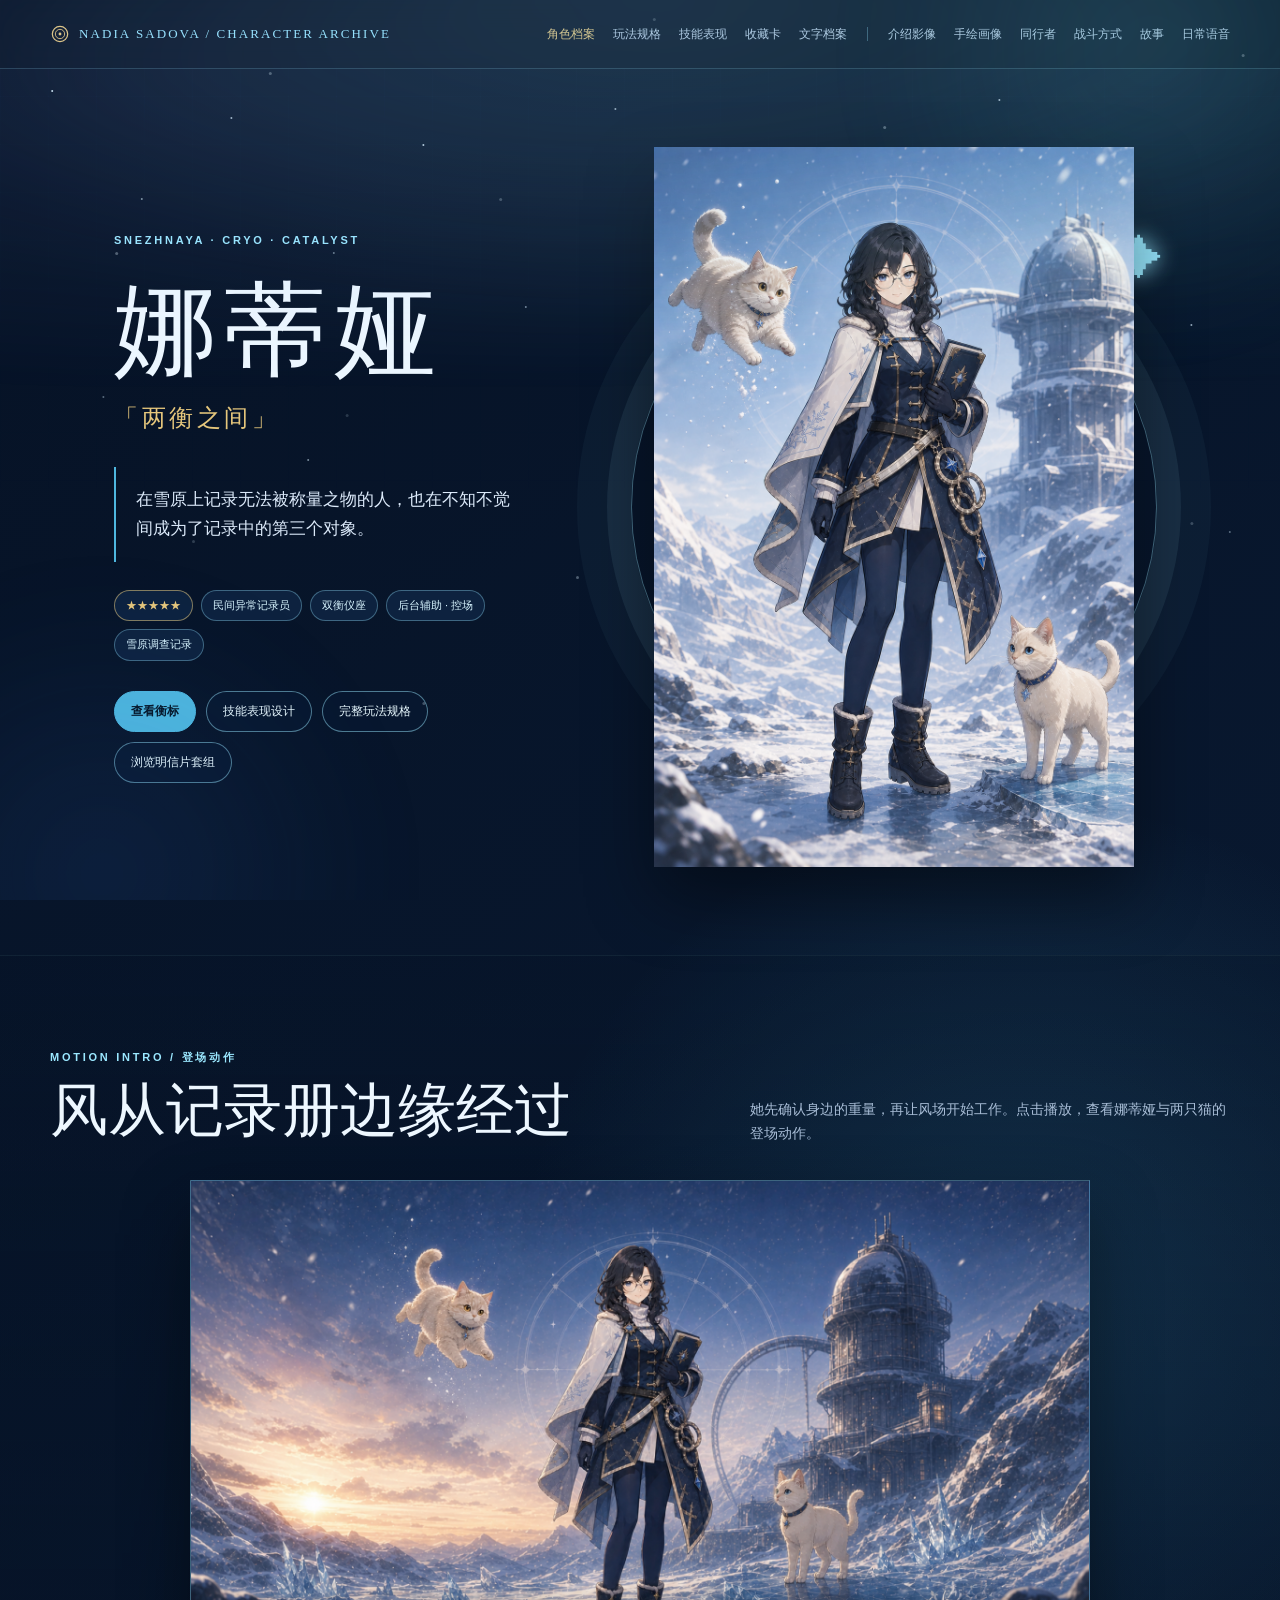
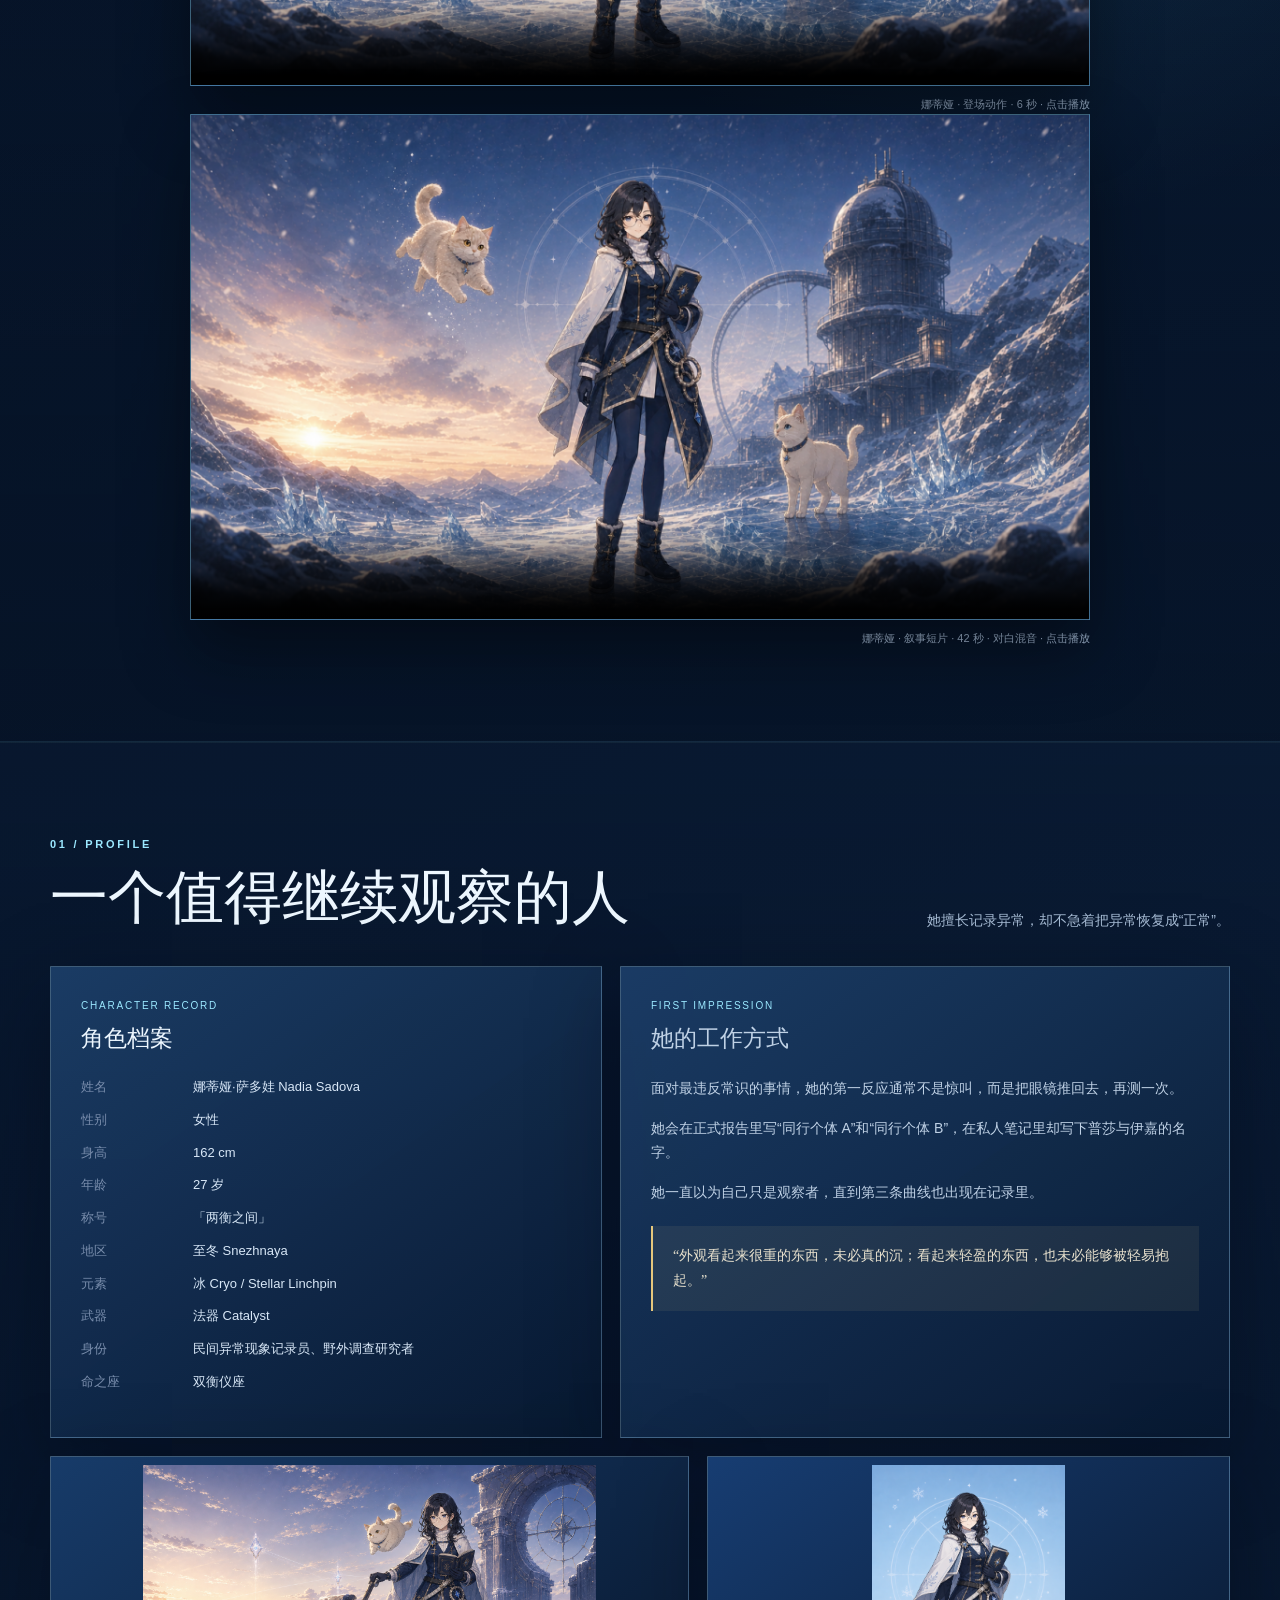
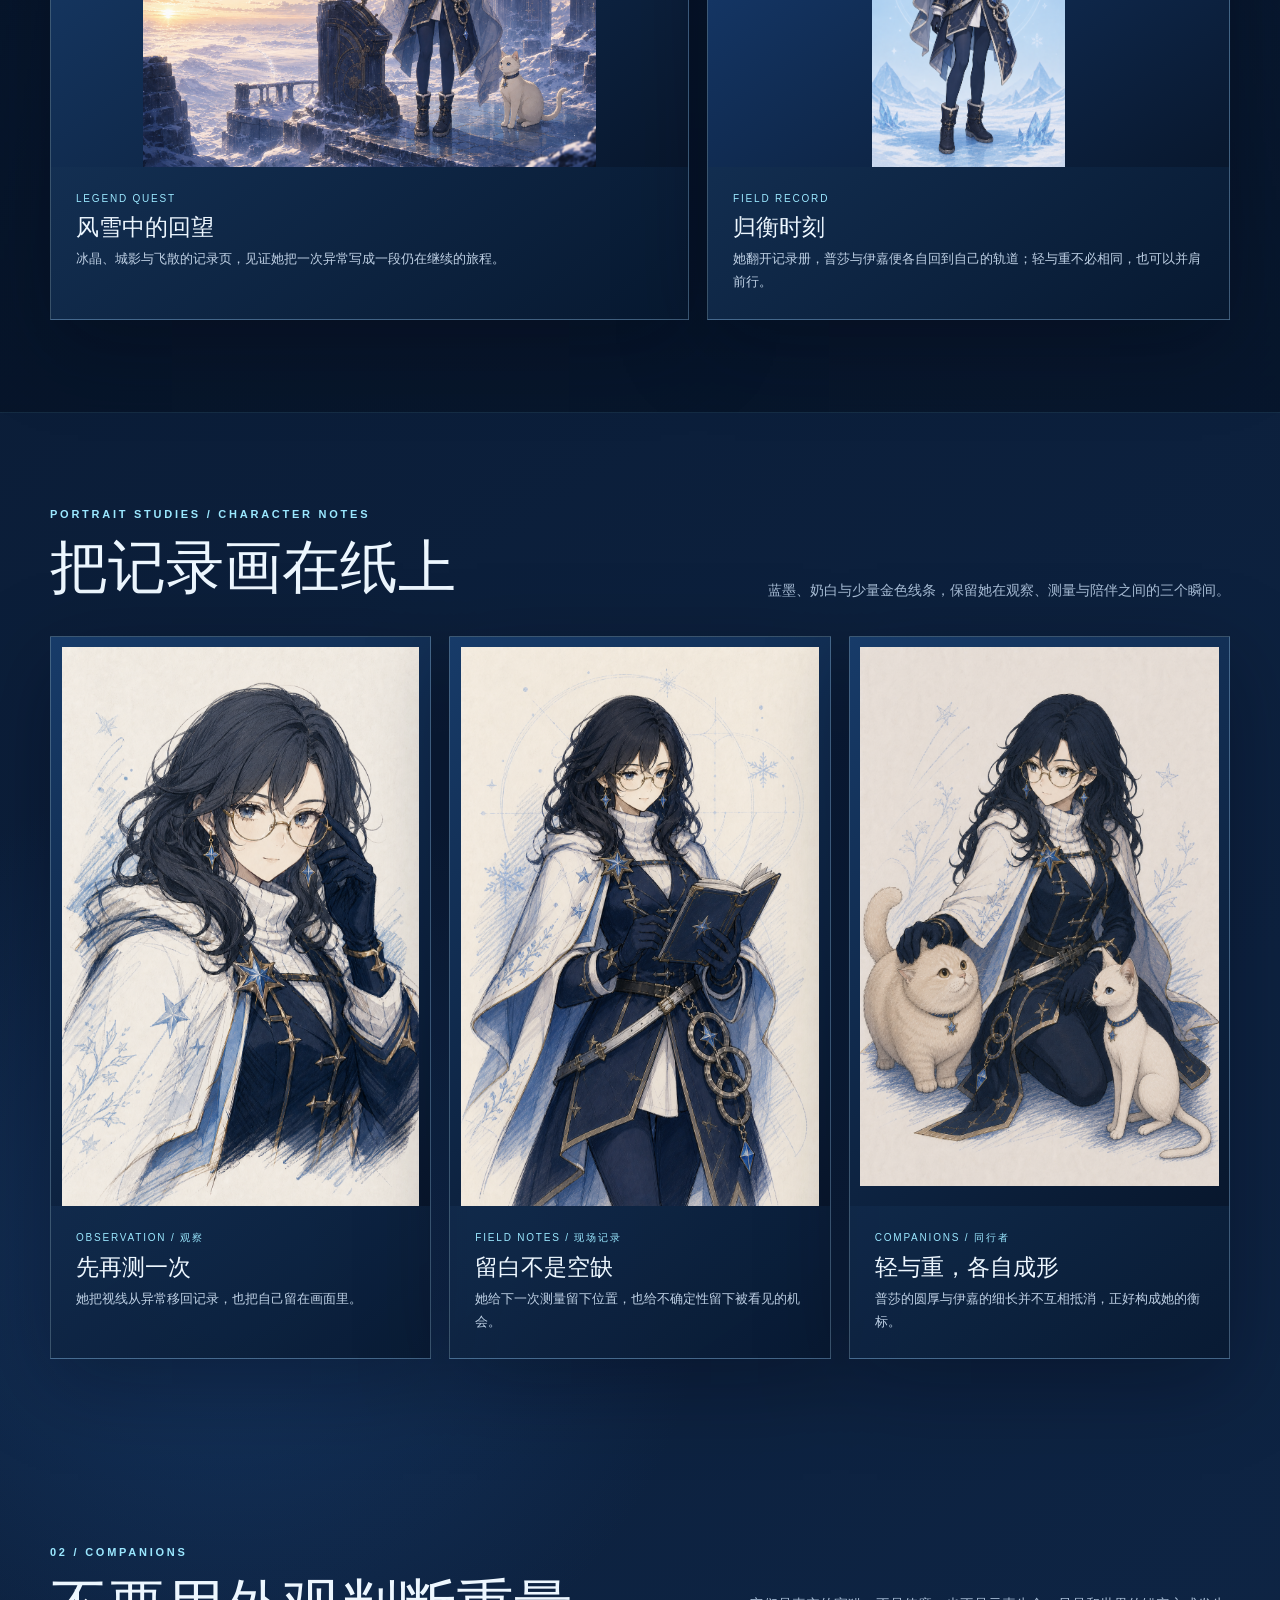
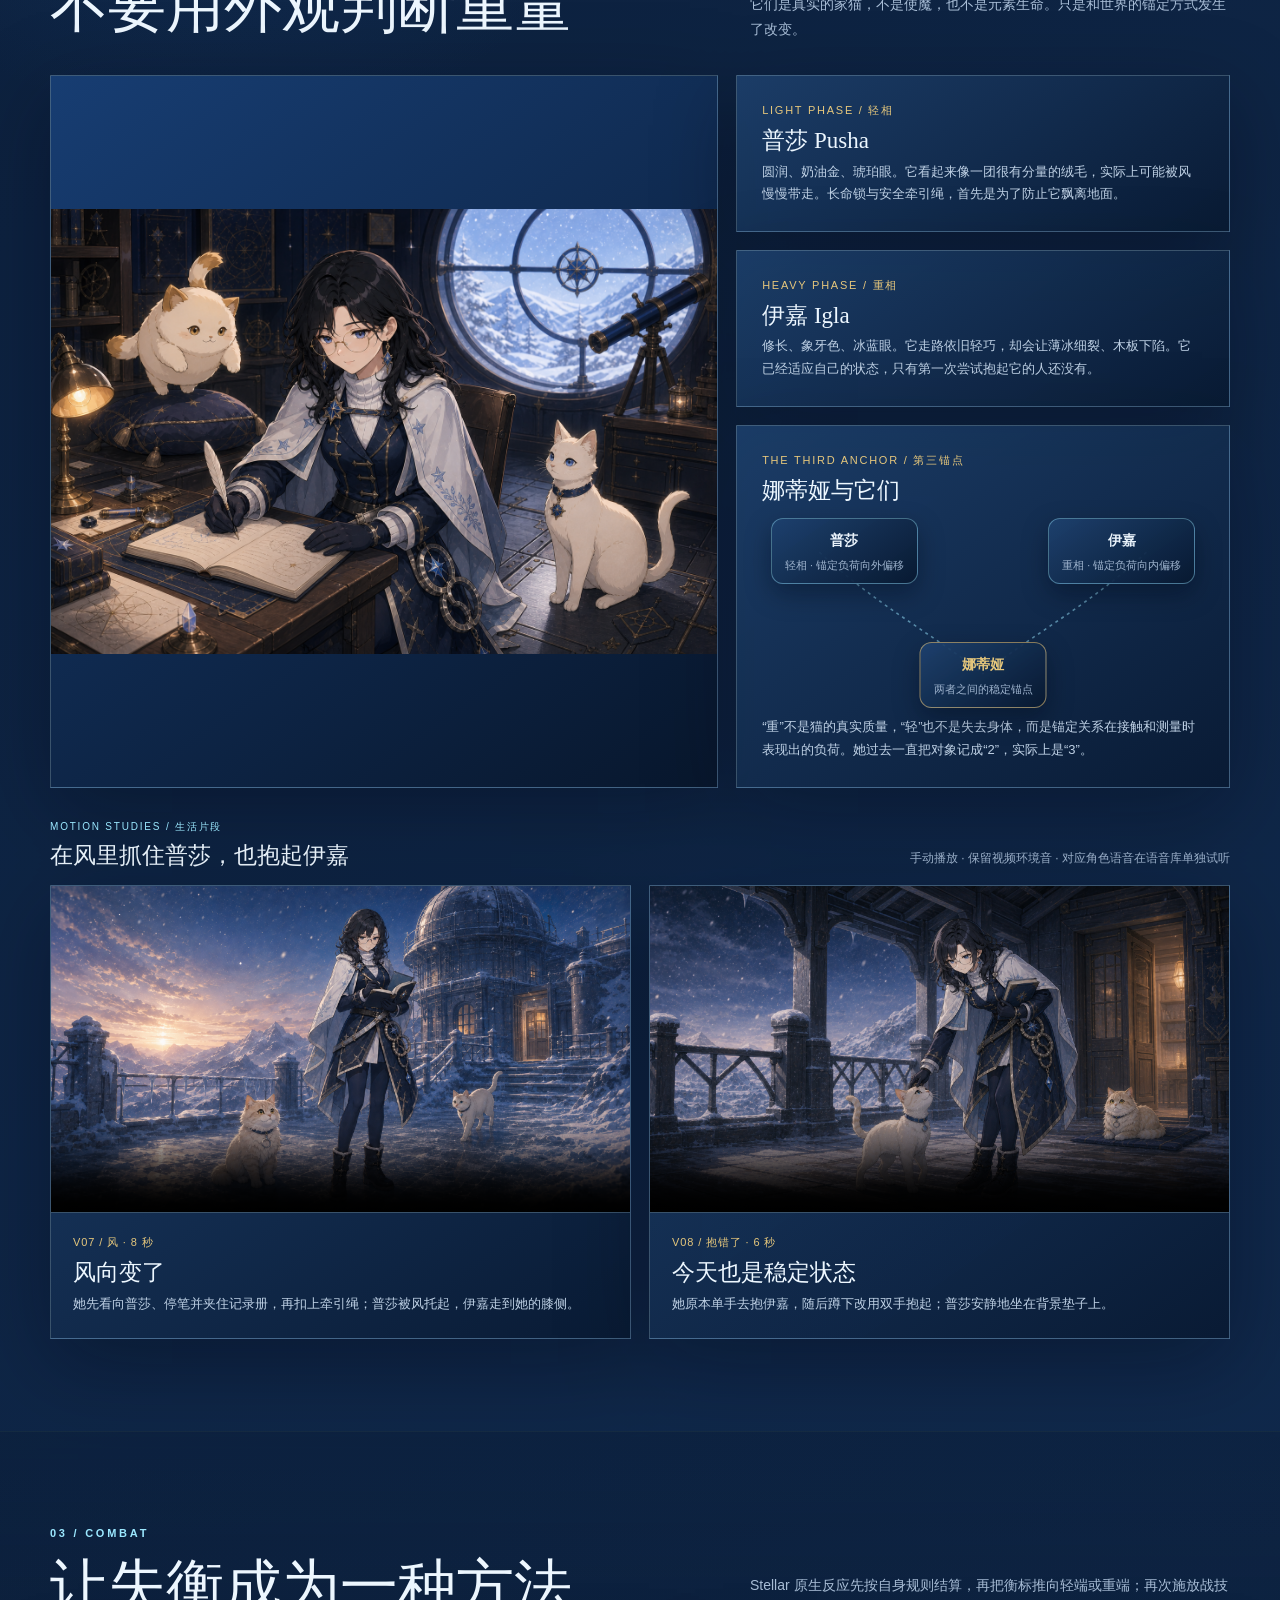
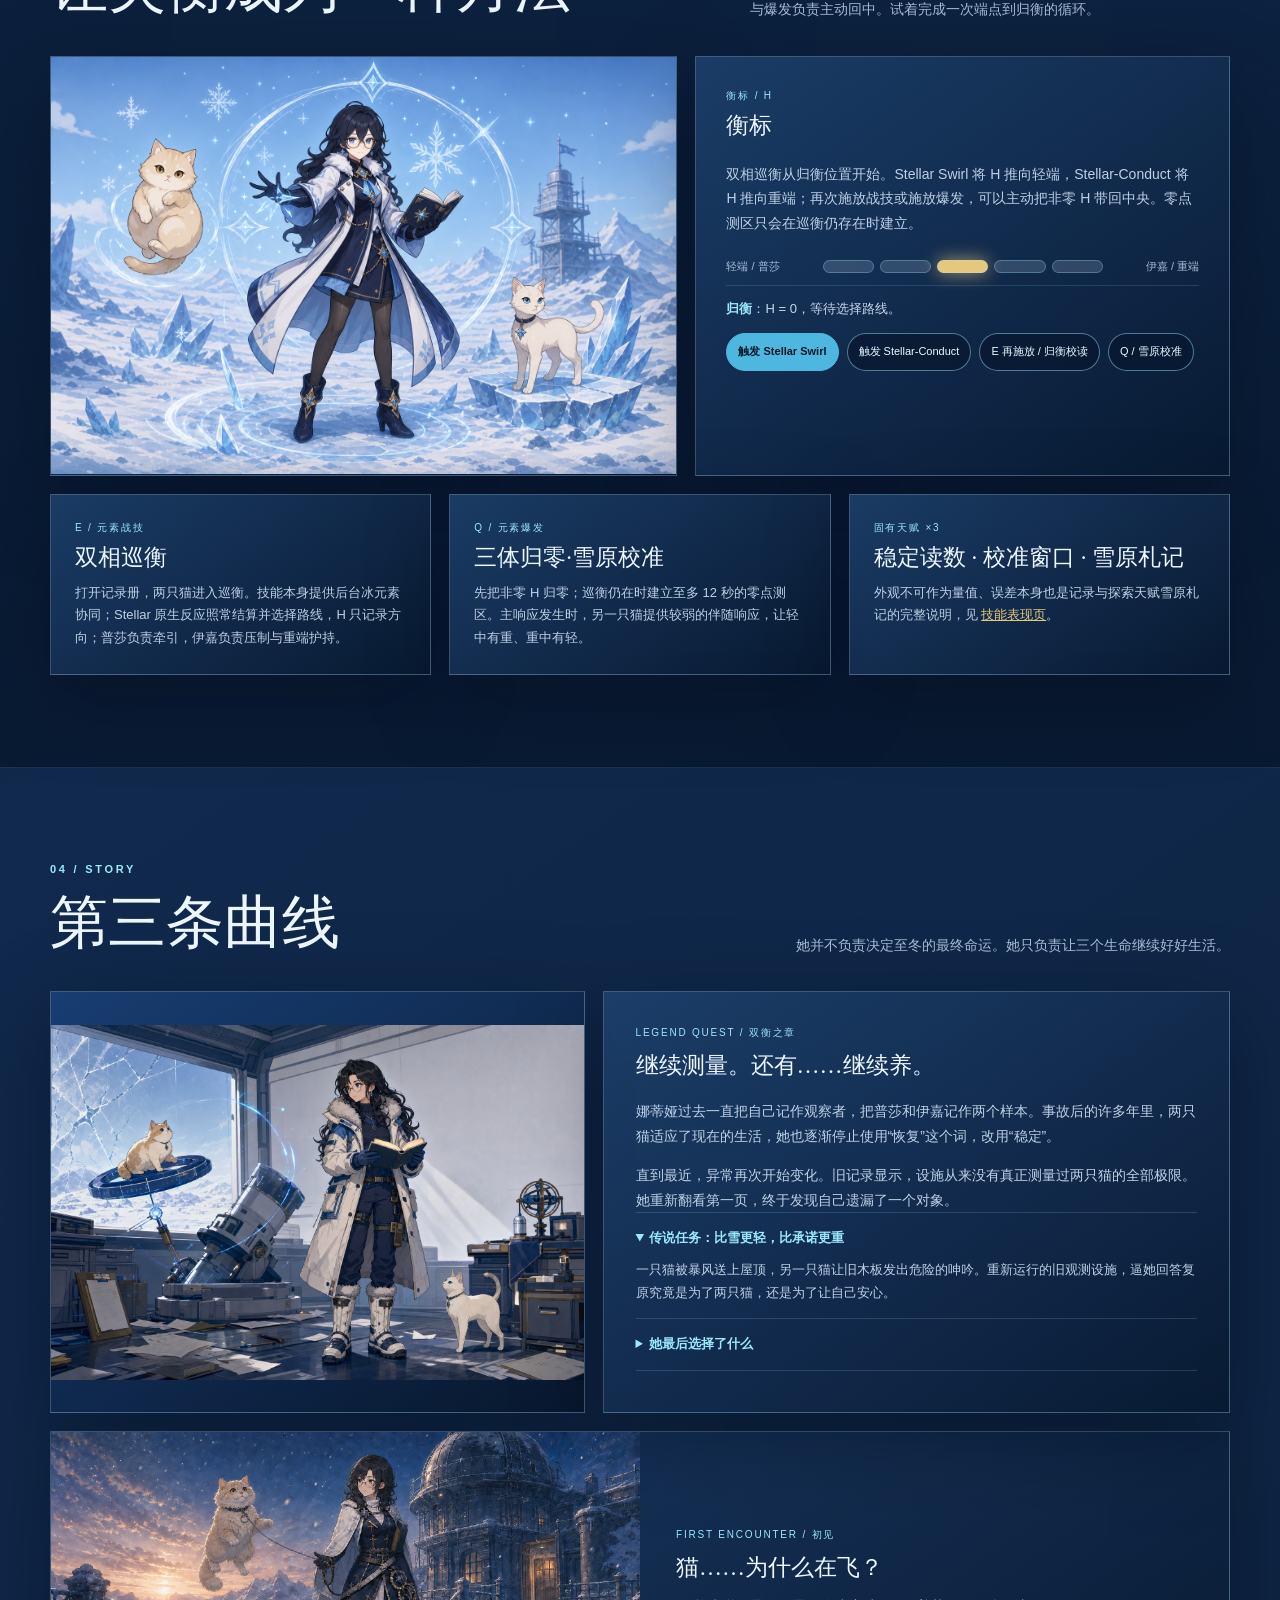
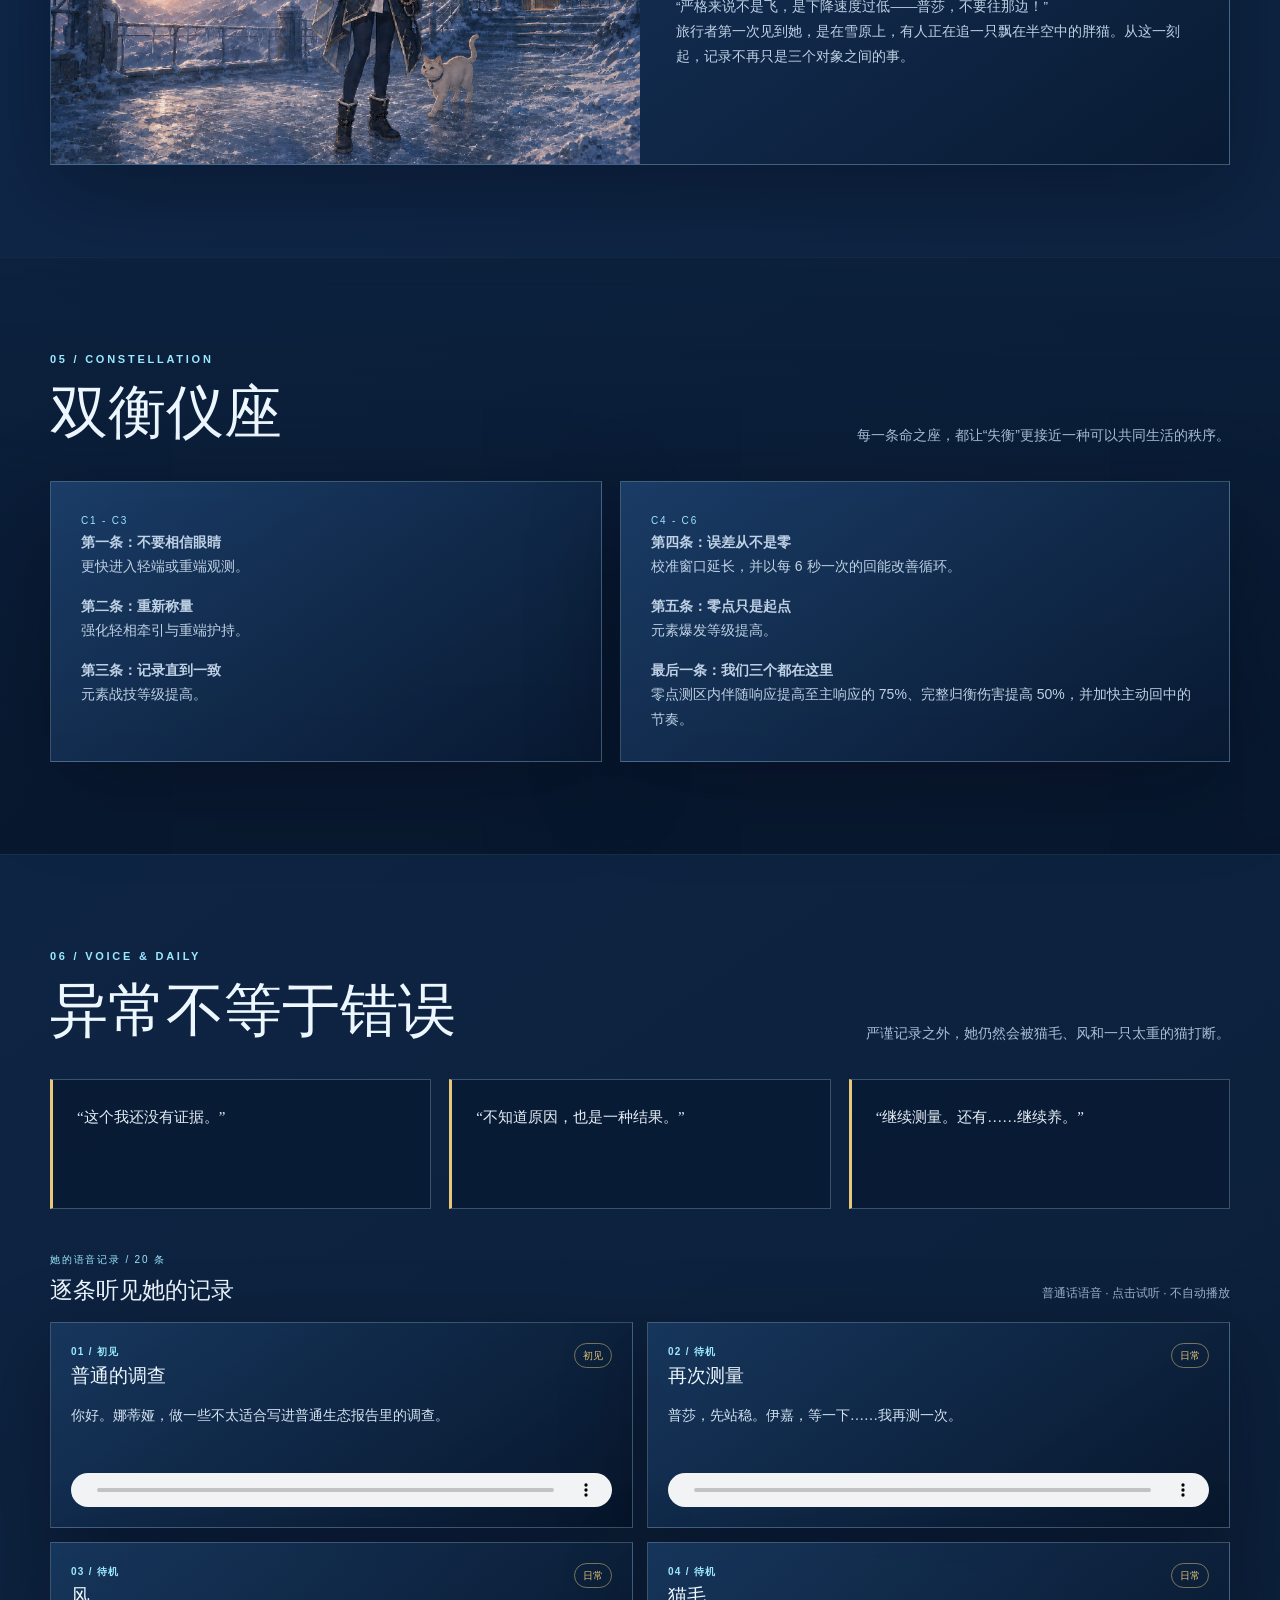
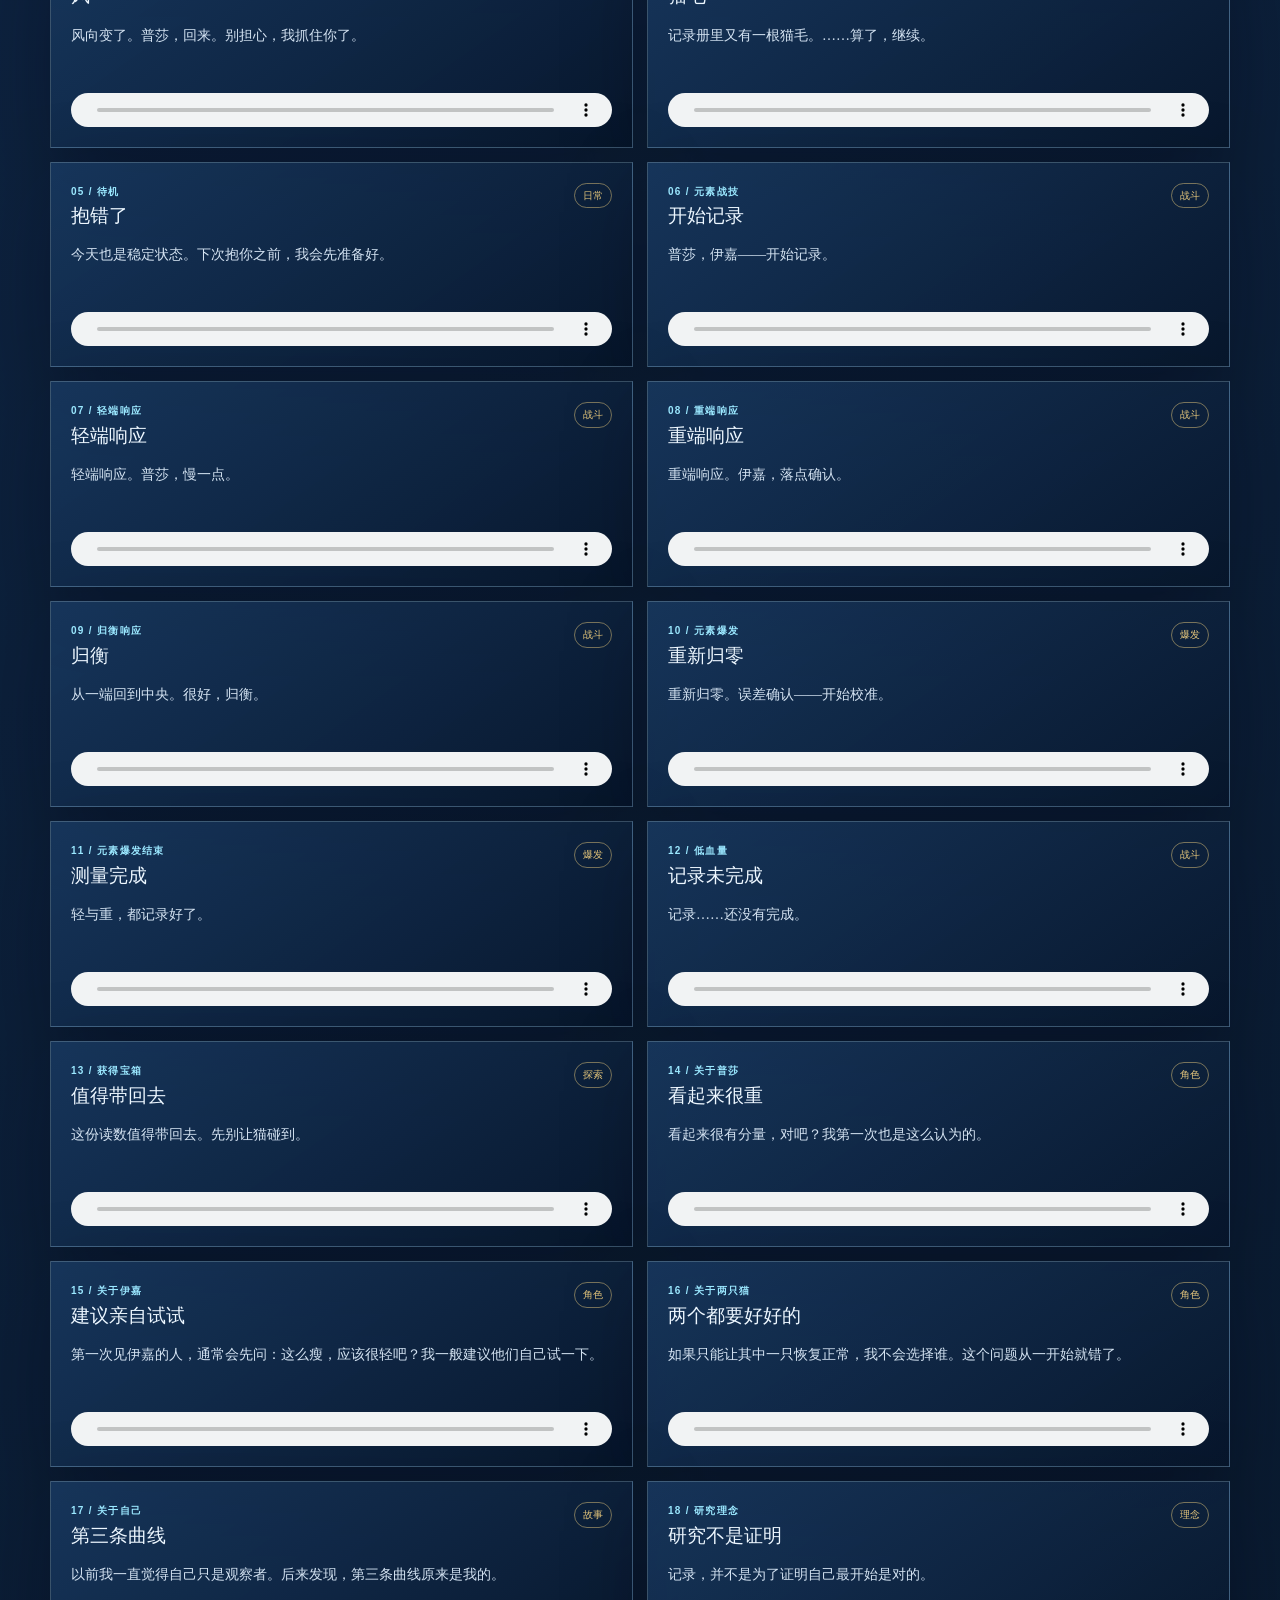
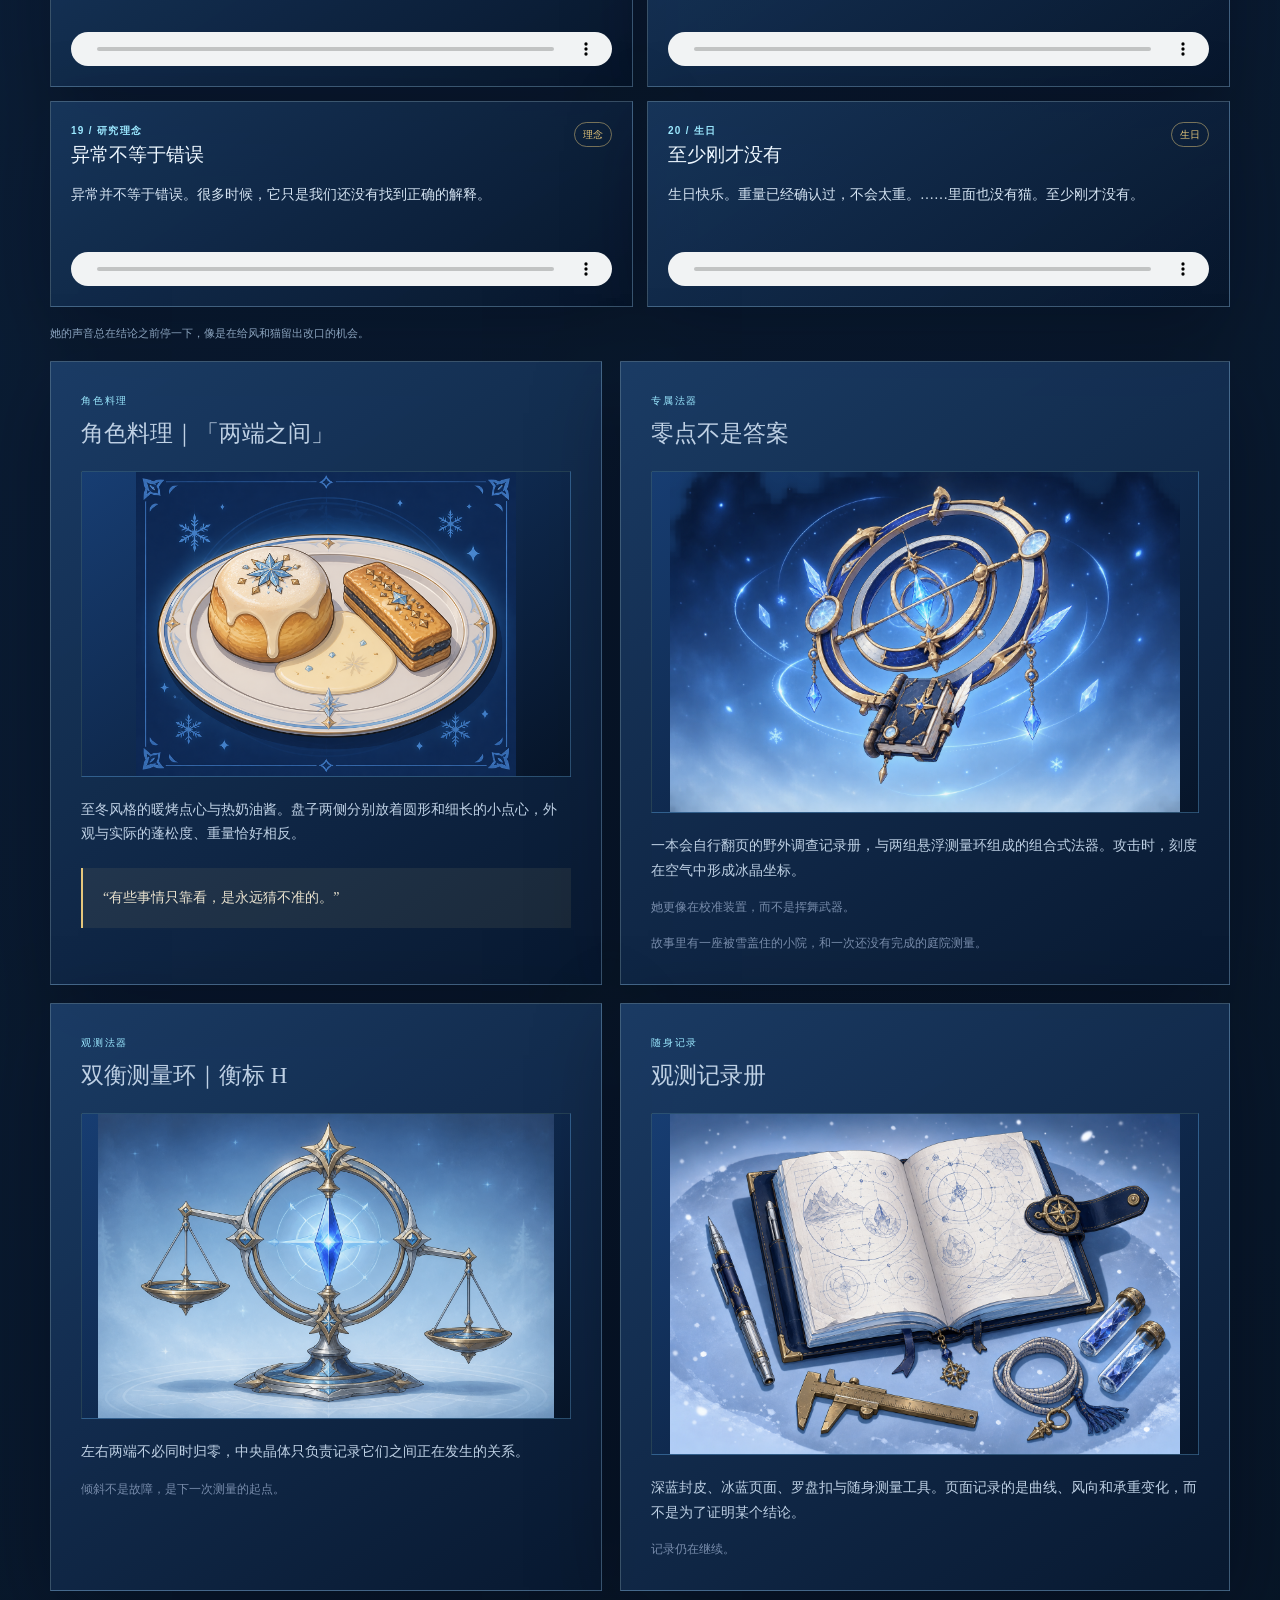
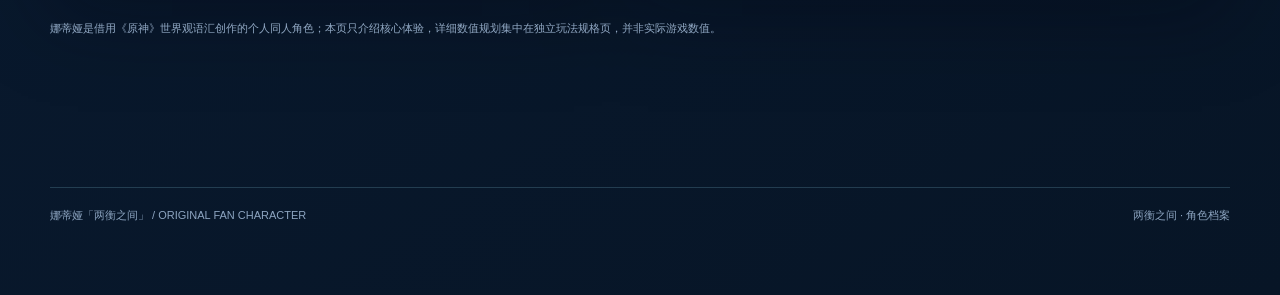
==== commit 5e3bd824: "fix(nadia): align stellar mechanics and refresh package" ====
--- a/output/nadia_character/index.html
+++ b/output/nadia_character/index.html
@@ -207,13 +207,13 @@
             <article class="panel companion-card anchor-diagram">
               <div class="phase">THE THIRD ANCHOR / 第三锚点</div>
               <h3>娜蒂娅与它们</h3>
-              <div class="anchor-map" role="img" aria-label="三体锚定关系：普莎（轻相，质量向外偏移）与伊嘉（重相，质量向内偏移）分别连接向中央的娜蒂娅稳定锚点">
+              <div class="anchor-map" role="img" aria-label="三体锚定关系：普莎（轻相，锚定负荷向外偏移）与伊嘉（重相，锚定负荷向内偏移）分别连接向中央的娜蒂娅稳定锚点">
                 <svg class="anchor-lines" viewBox="0 0 100 100" preserveAspectRatio="none" aria-hidden="true">
                   <path d="M 13 18 C 26 46, 38 60, 50 82" fill="none" stroke="rgba(155,232,255,.5)" stroke-width="1.6" stroke-dasharray="3 4" vector-effect="non-scaling-stroke"/>
                   <path d="M 87 18 C 74 46, 62 60, 50 82" fill="none" stroke="rgba(155,232,255,.5)" stroke-width="1.6" stroke-dasharray="3 4" vector-effect="non-scaling-stroke"/>
                 </svg>
-                <div class="anchor-node anchor-pusha"><b>普莎</b><span>轻相 · 质量向外偏移</span></div>
-                <div class="anchor-node anchor-igla"><b>伊嘉</b><span>重相 · 质量向内偏移</span></div>
+                <div class="anchor-node anchor-pusha"><b>普莎</b><span>轻相 · 锚定负荷向外偏移</span></div>
+                <div class="anchor-node anchor-igla"><b>伊嘉</b><span>重相 · 锚定负荷向内偏移</span></div>
                 <div class="anchor-node anchor-nadia"><b>娜蒂娅</b><span>两者之间的稳定锚点</span></div>
               </div>
               <p>“重”不是猫的真实质量，“轻”也不是失去身体，而是锚定关系在接触和测量时表现出的负荷。她过去一直把对象记成“2”，实际上是“3”。</p>
@@ -264,7 +264,7 @@
       <div class="shell">
         <div class="section-head" data-reveal>
           <div><div class="eyebrow">03 / Combat</div><h2>让失衡成为一种方法</h2></div>
-          <p>反应把衡标推向轻端或重端；再次施放战技与爆发负责主动回中。试着完成一次端点到归衡的循环。</p>
+          <p>Stellar 原生反应先按自身规则结算，再把衡标推向轻端或重端；再次施放战技与爆发负责主动回中。试着完成一次端点到归衡的循环。</p>
         </div>
         <div class="combat-layout" data-reveal>
           <div class="panel combat-art">
@@ -294,7 +294,7 @@
           <article class="panel ability-card">
             <div class="panel-label">E / 元素战技</div>
             <h3>双相巡衡</h3>
-            <p>打开记录册，两只猫进入巡衡。技能本身提供后台冰元素协同；普莎负责牵引，伊嘉负责压制与重端护持，反应只负责选择路线。</p>
+            <p>打开记录册，两只猫进入巡衡。技能本身提供后台冰元素协同；Stellar 原生反应照常结算并选择路线，H 只记录方向；普莎负责牵引，伊嘉负责压制与重端护持。</p>
           </article>
           <article class="panel ability-card">
             <div class="panel-label">Q / 元素爆发</div>
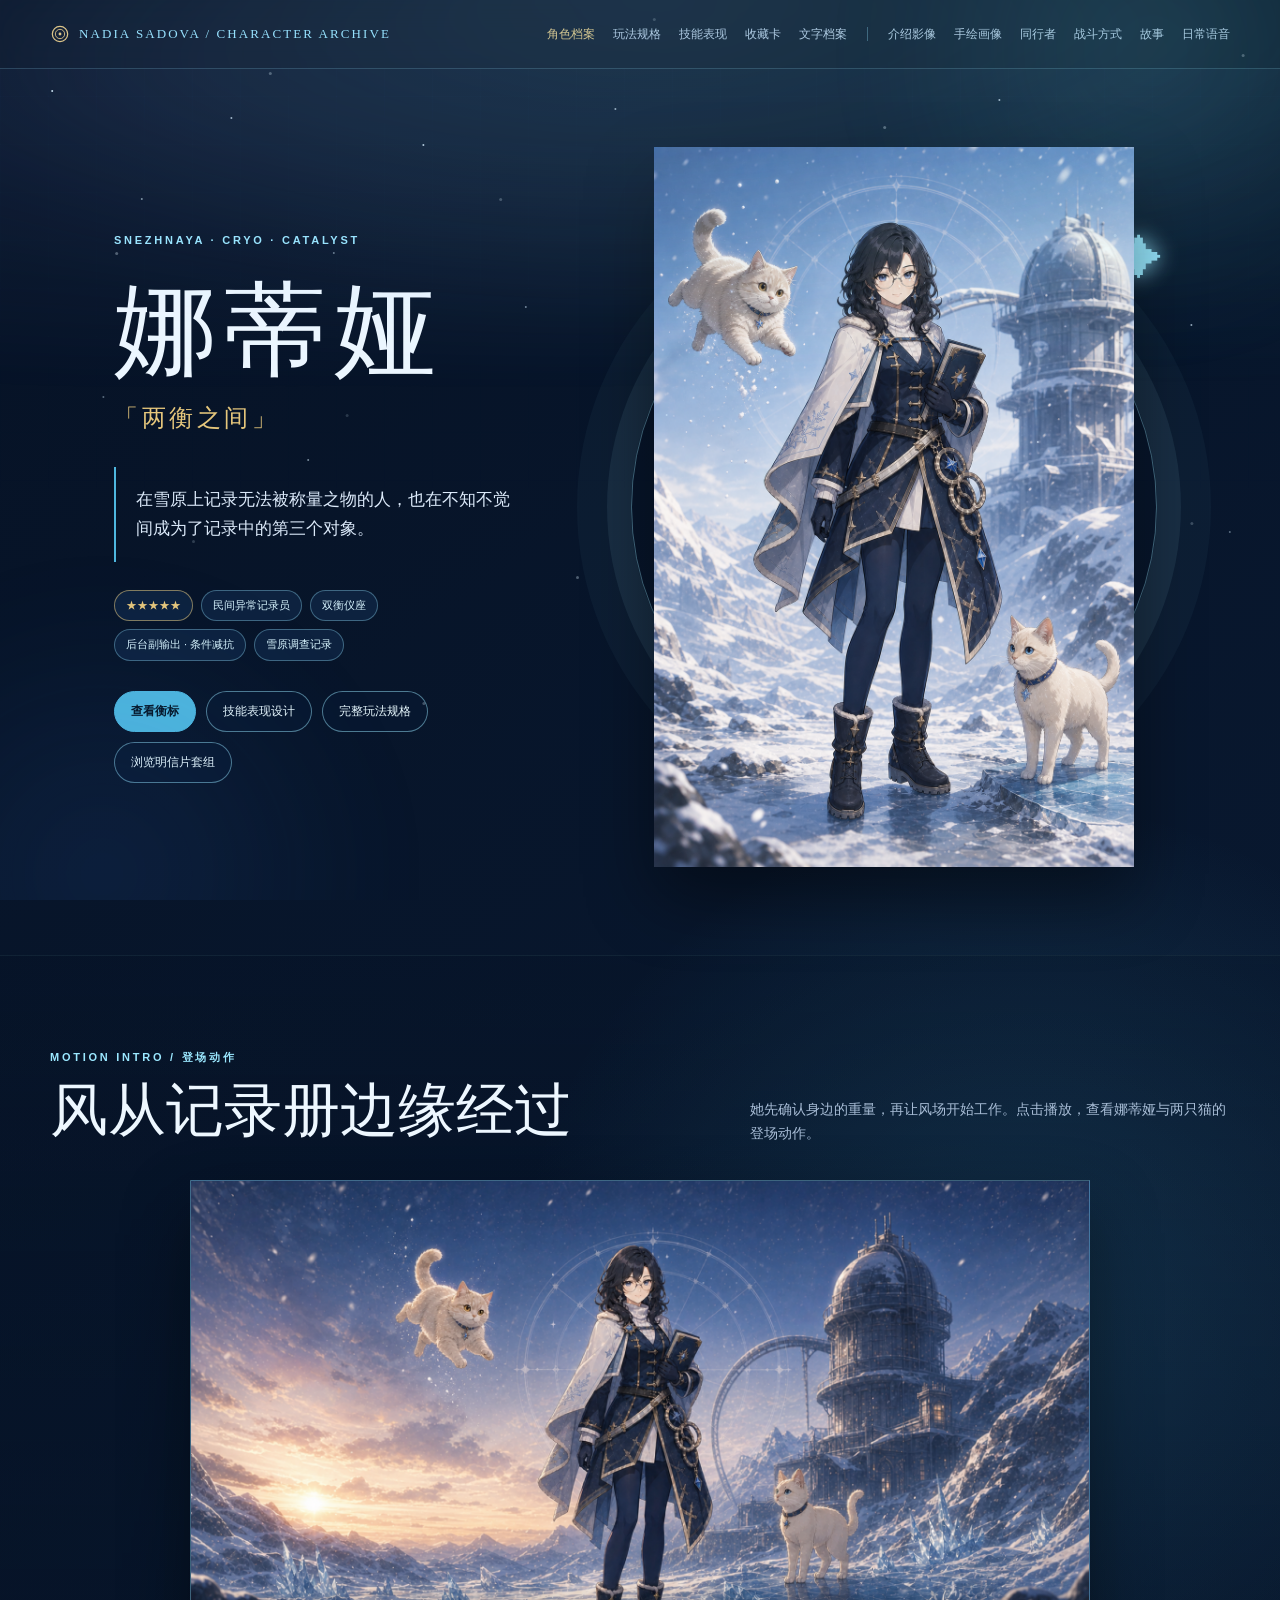
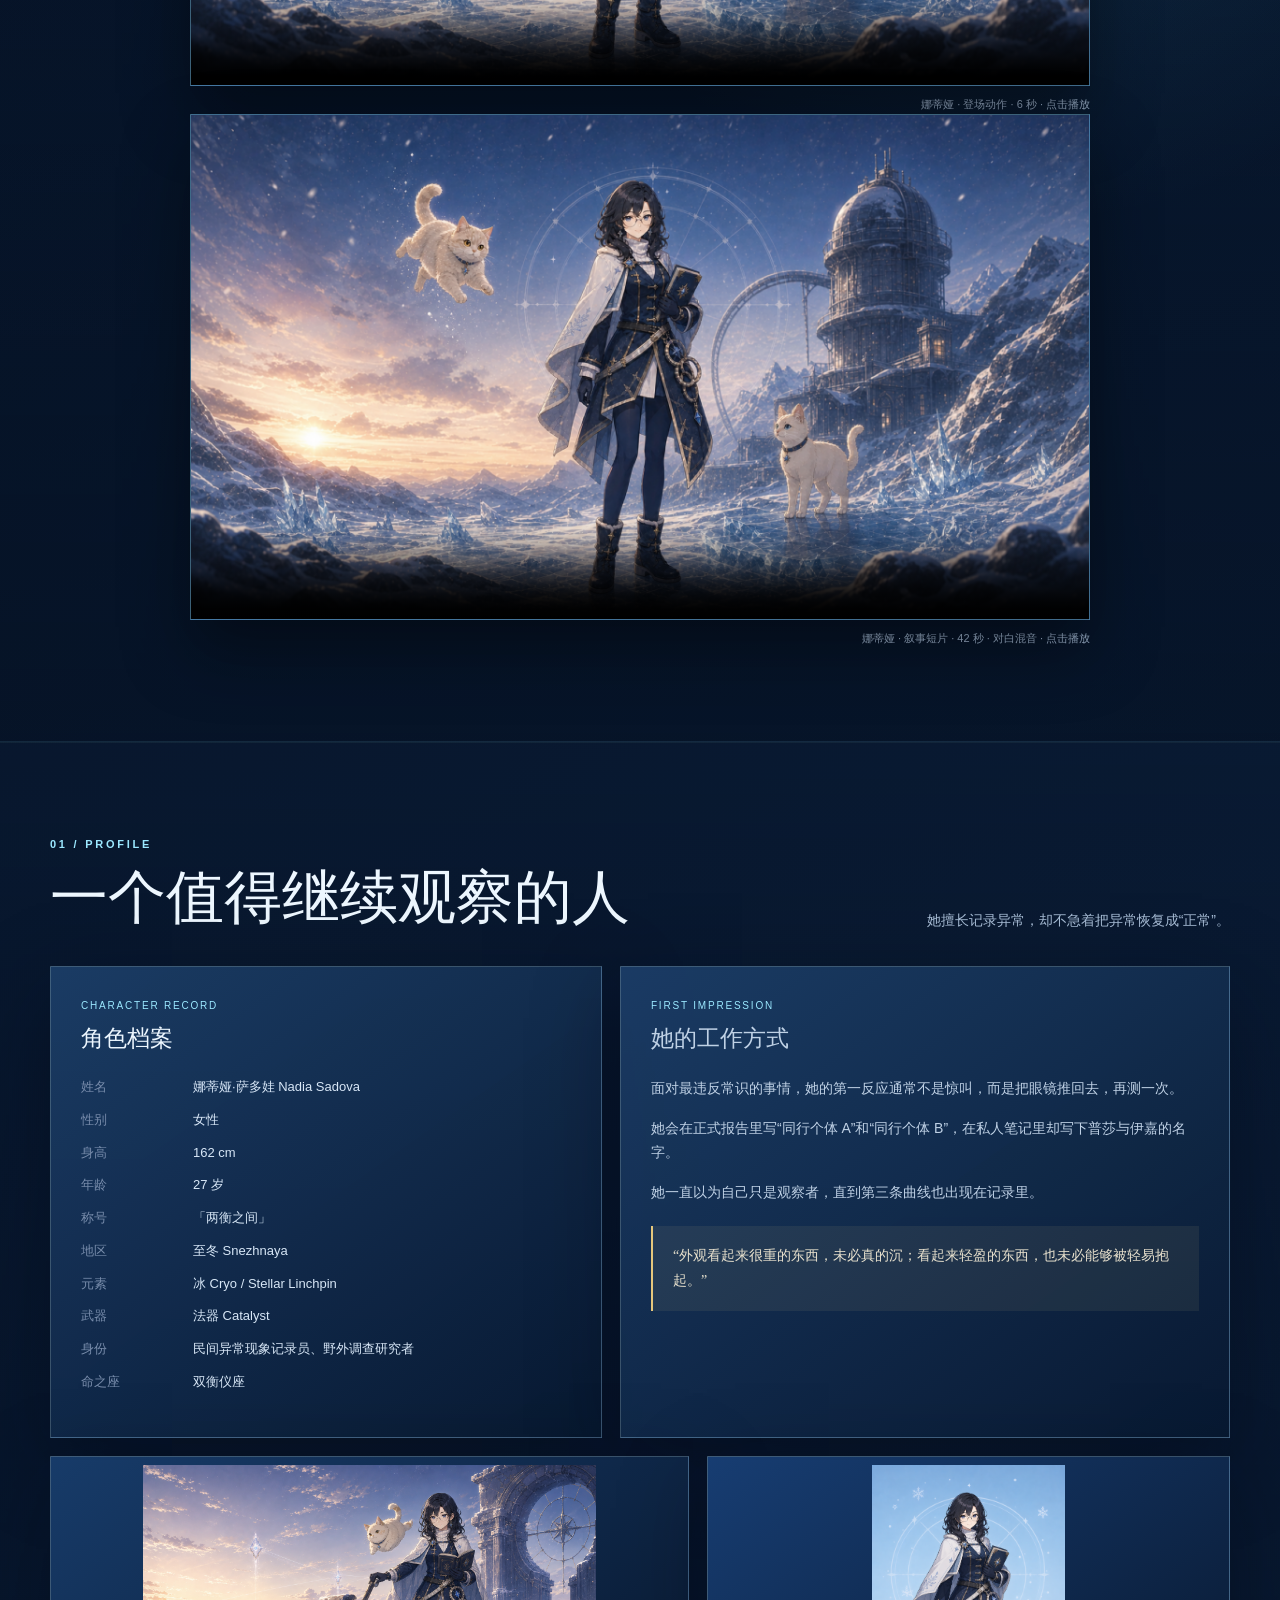
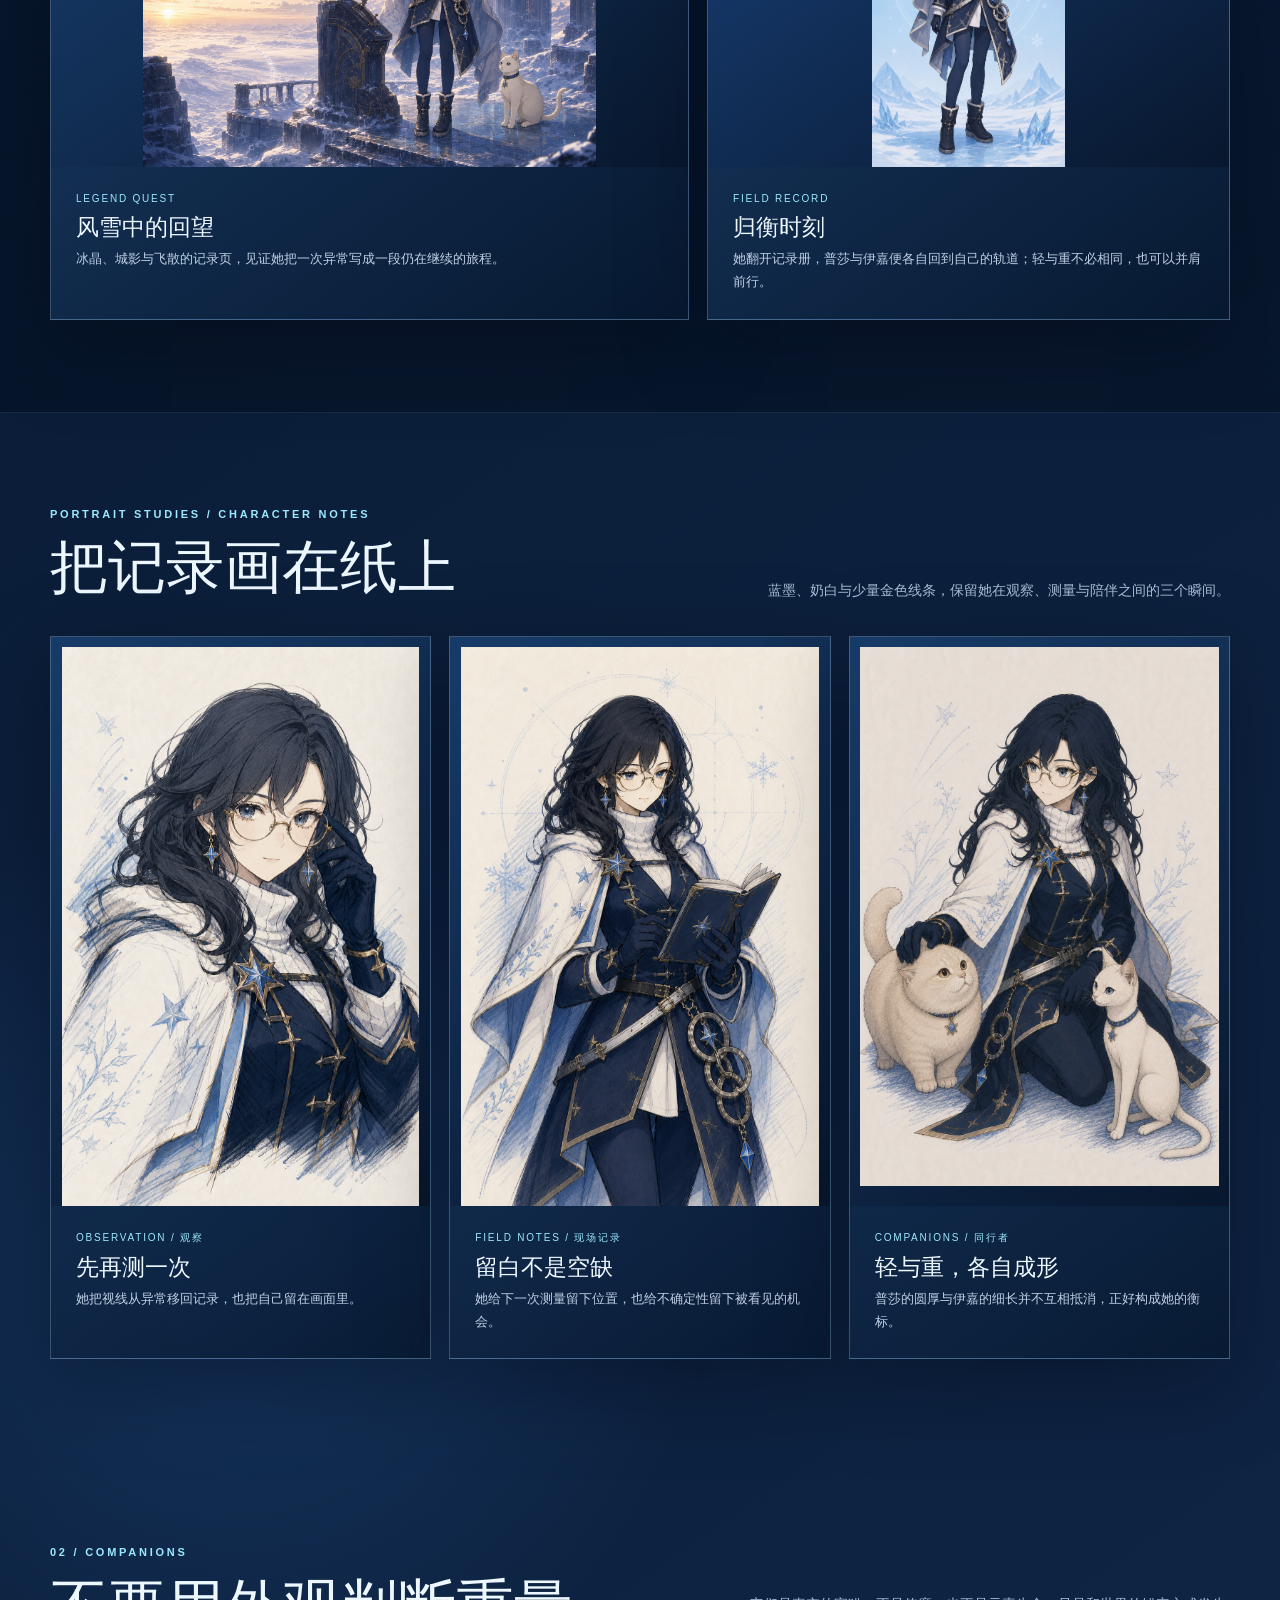
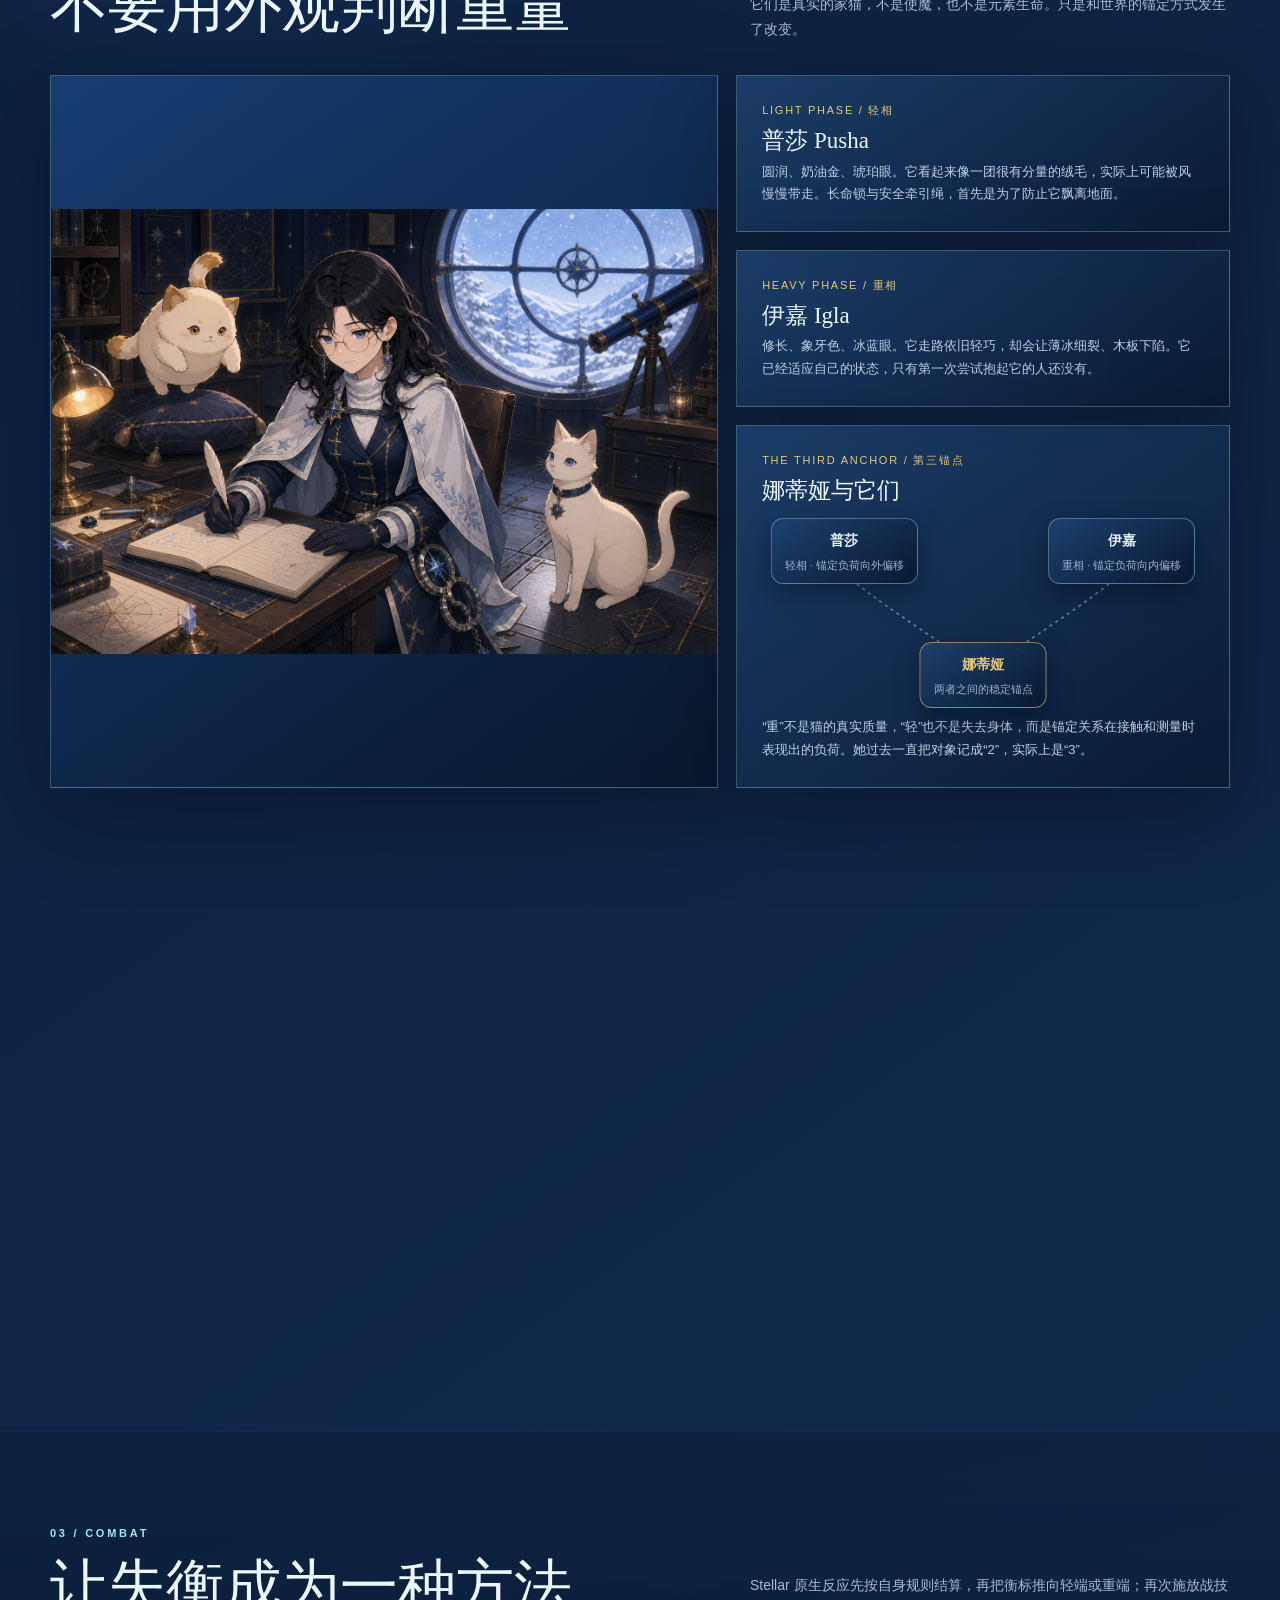
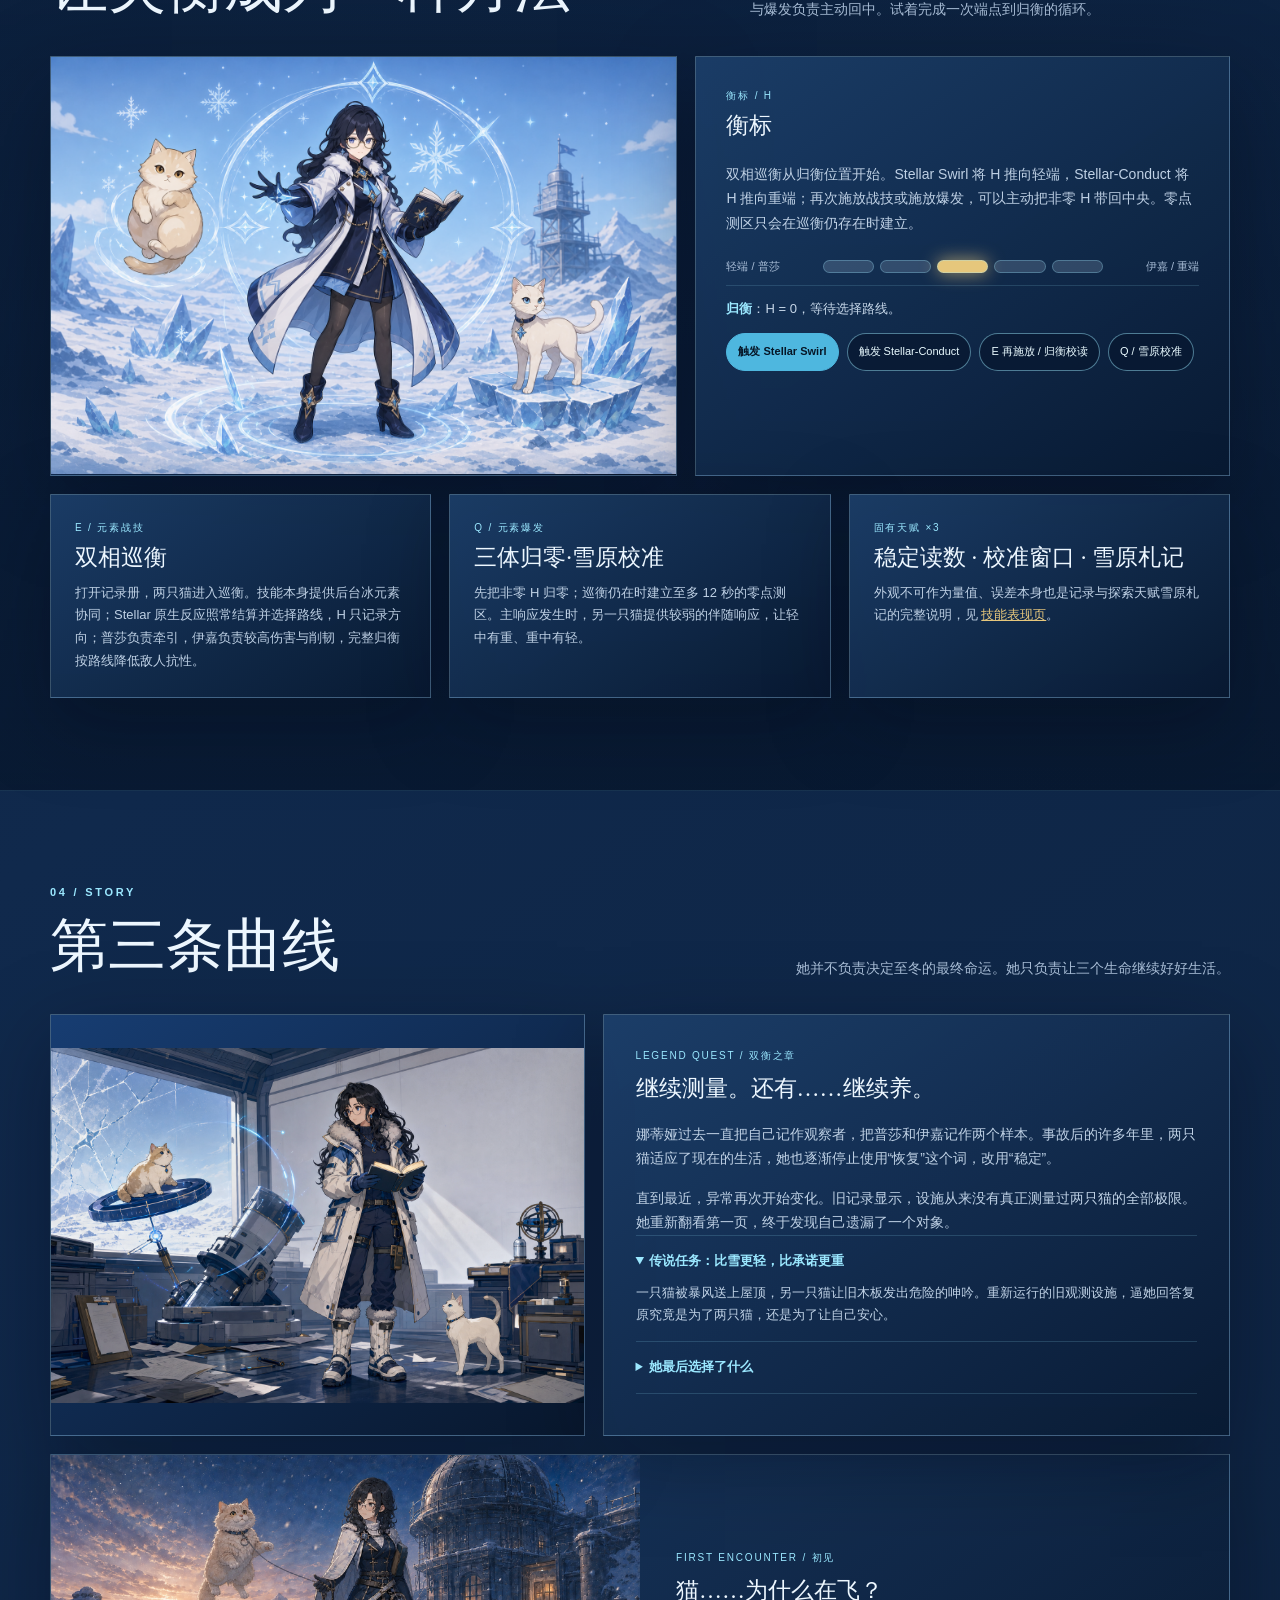
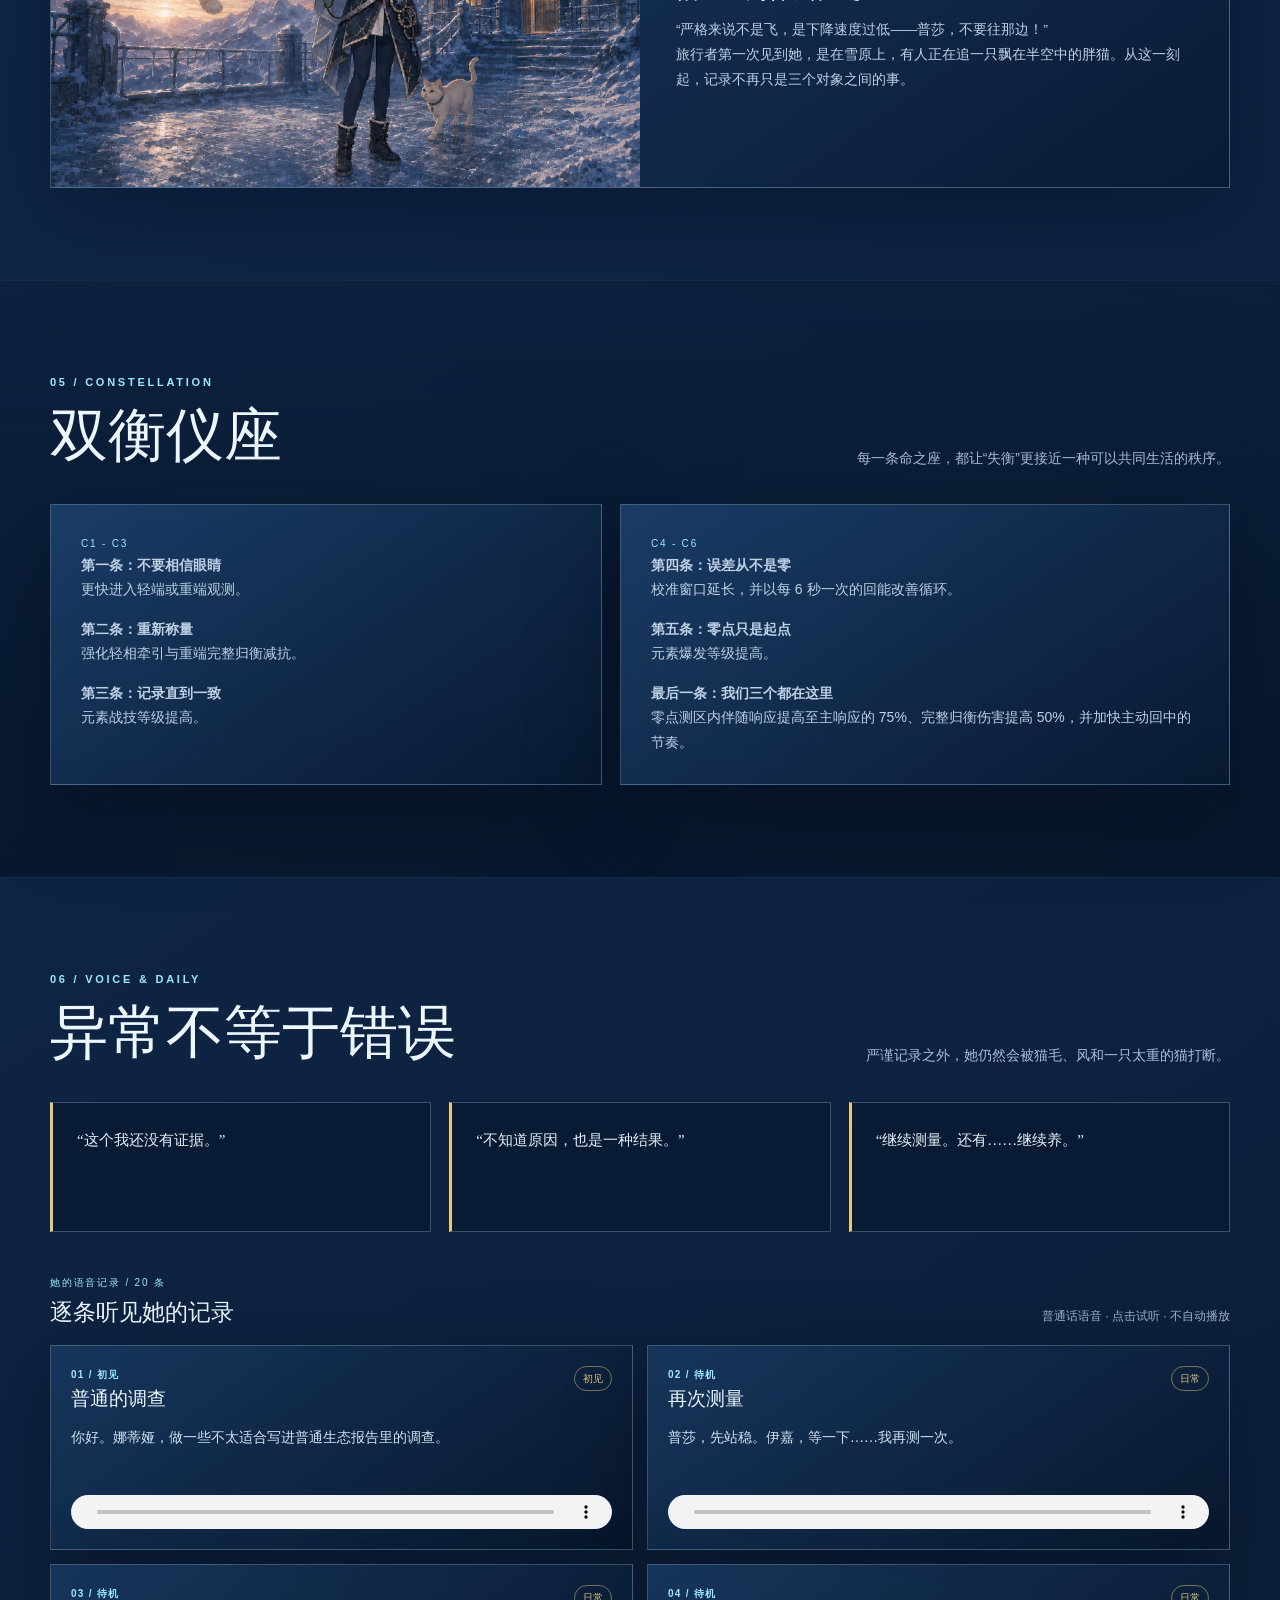
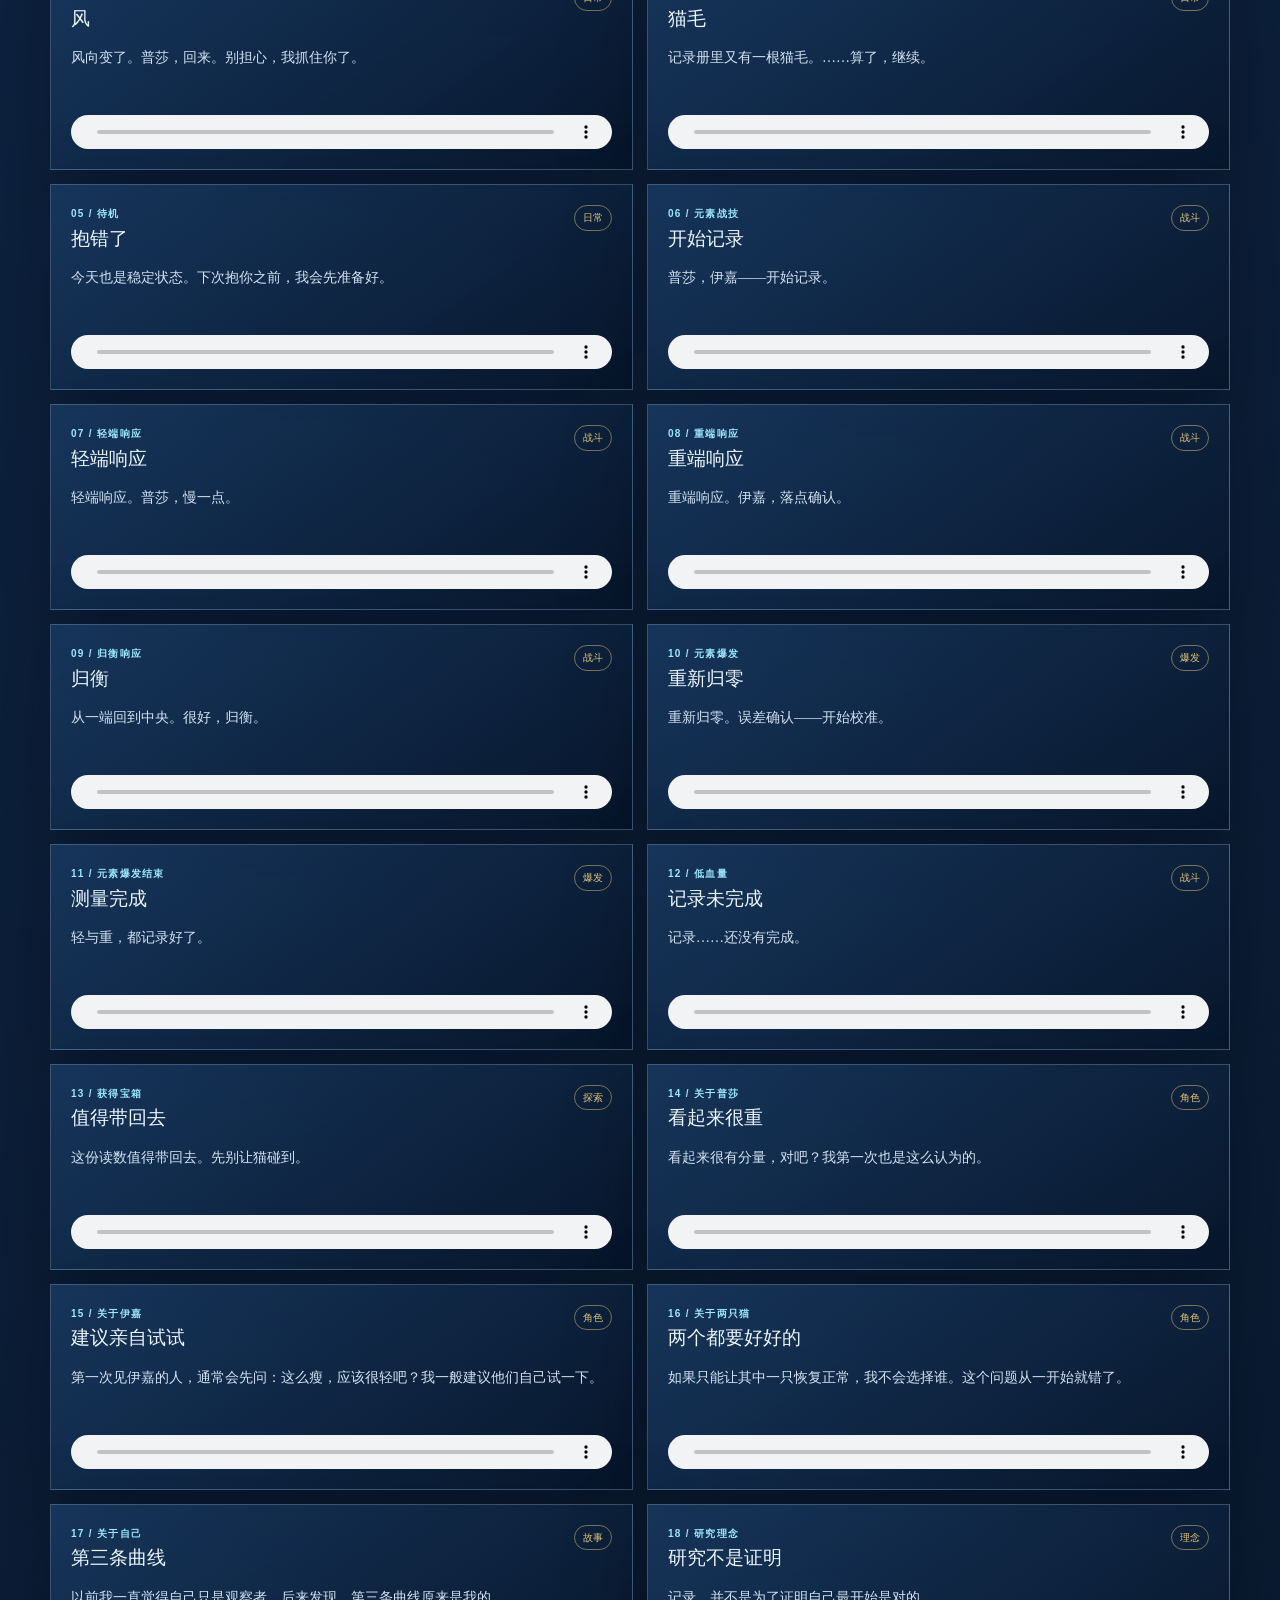
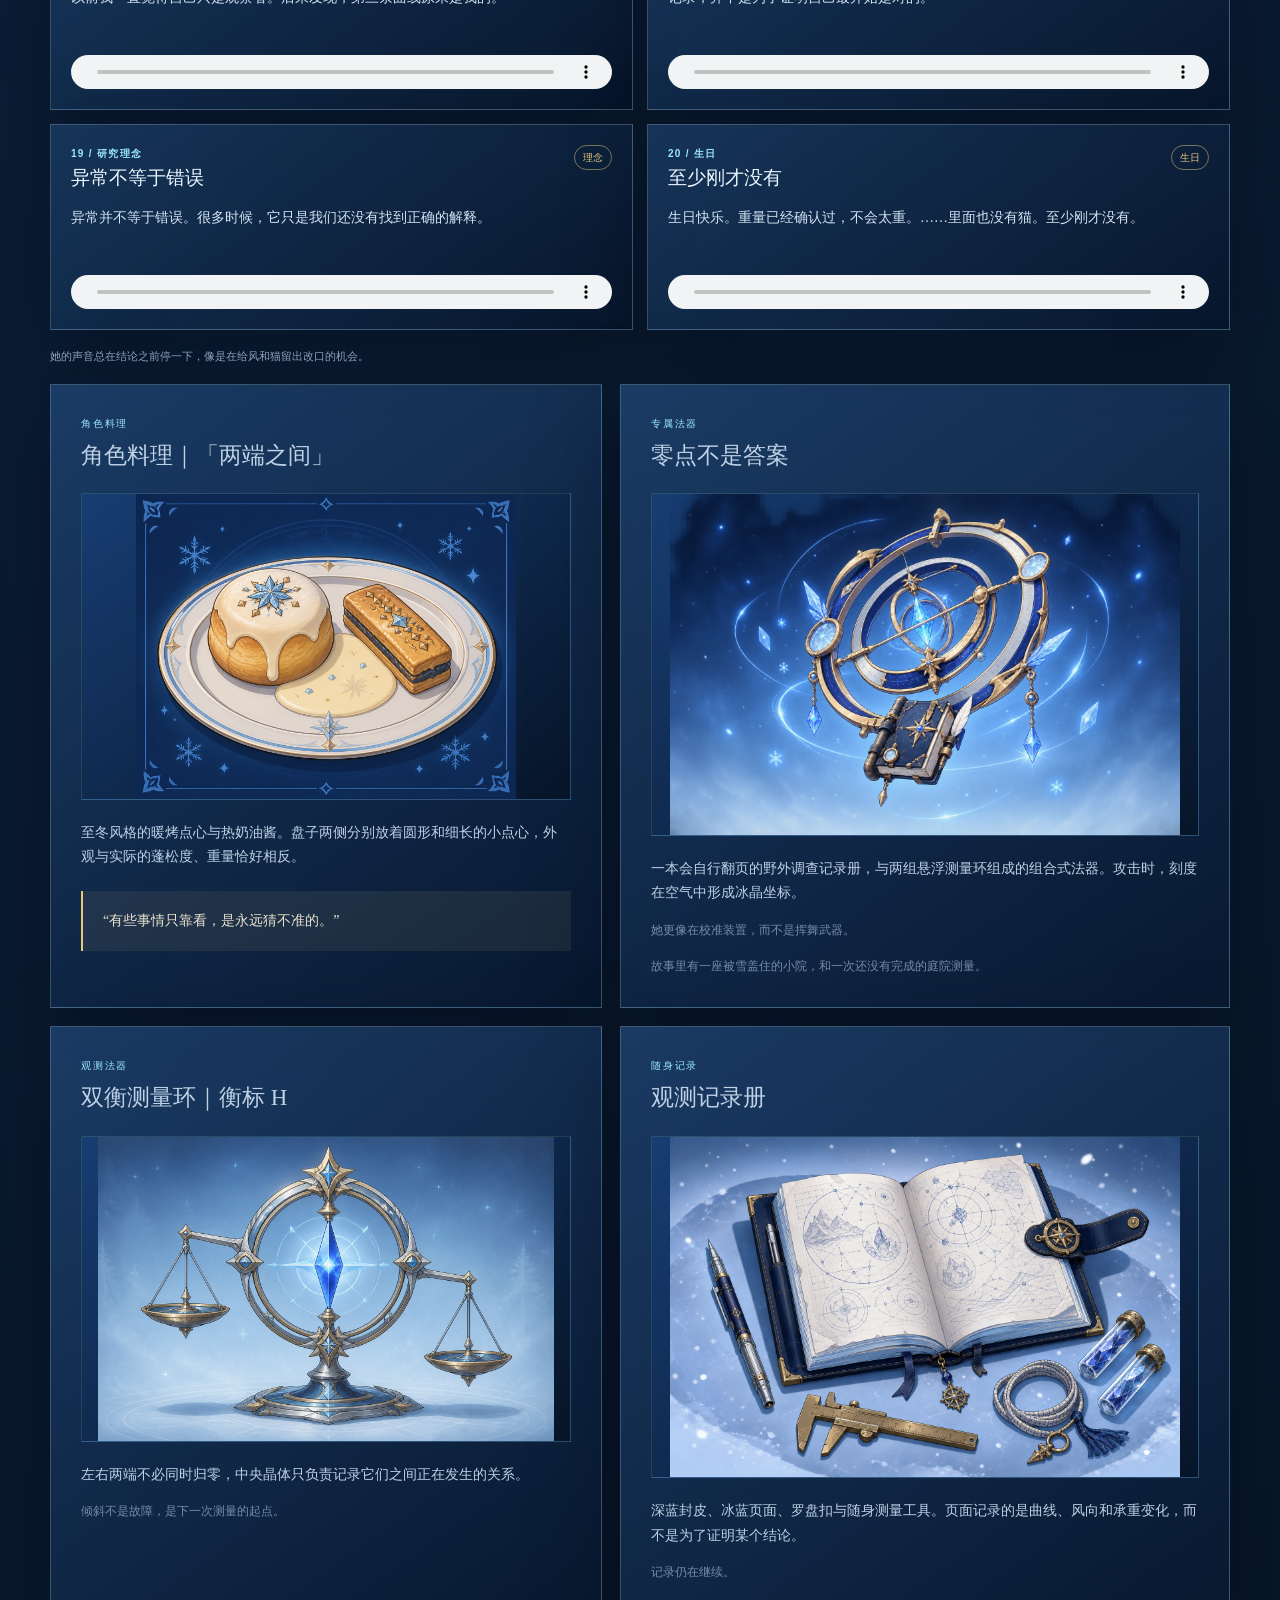
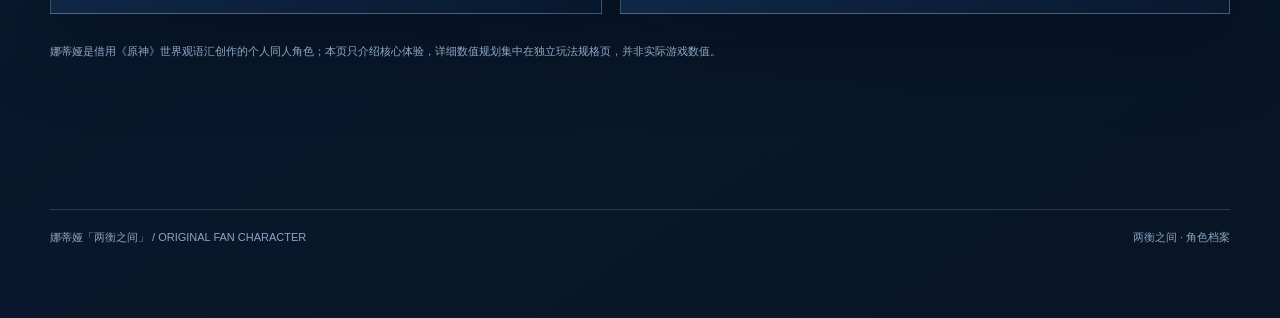
==== commit 9075ff37: "feat(nadia): rebalance heavy route and elemental support" ====
--- a/output/nadia_character/index.html
+++ b/output/nadia_character/index.html
@@ -55,7 +55,7 @@
           <span class="badge gold">★★★★★</span>
           <span class="badge">民间异常记录员</span>
           <span class="badge">双衡仪座</span>
-          <span class="badge">后台辅助 · 控场</span>
+          <span class="badge">后台副输出 · 条件减抗</span>
           <span class="badge">雪原调查记录</span>
         </div>
         <div class="hero-actions" data-reveal style="transition-delay:450ms">
@@ -294,7 +294,7 @@
           <article class="panel ability-card">
             <div class="panel-label">E / 元素战技</div>
             <h3>双相巡衡</h3>
-            <p>打开记录册，两只猫进入巡衡。技能本身提供后台冰元素协同；Stellar 原生反应照常结算并选择路线，H 只记录方向；普莎负责牵引，伊嘉负责压制与重端护持。</p>
+            <p>打开记录册，两只猫进入巡衡。技能本身提供后台冰元素协同；Stellar 原生反应照常结算并选择路线，H 只记录方向；普莎负责牵引，伊嘉负责较高伤害与削韧，完整归衡按路线降低敌人抗性。</p>
           </article>
           <article class="panel ability-card">
             <div class="panel-label">Q / 元素爆发</div>
@@ -355,7 +355,7 @@
           <article class="panel profile-card copy">
             <div class="panel-label">C1 - C3</div>
             <p><strong>第一条：不要相信眼睛</strong><br>更快进入轻端或重端观测。</p>
-            <p><strong>第二条：重新称量</strong><br>强化轻相牵引与重端护持。</p>
+            <p><strong>第二条：重新称量</strong><br>强化轻相牵引与重端完整归衡减抗。</p>
             <p><strong>第三条：记录直到一致</strong><br>元素战技等级提高。</p>
           </article>
           <article class="panel profile-card copy">
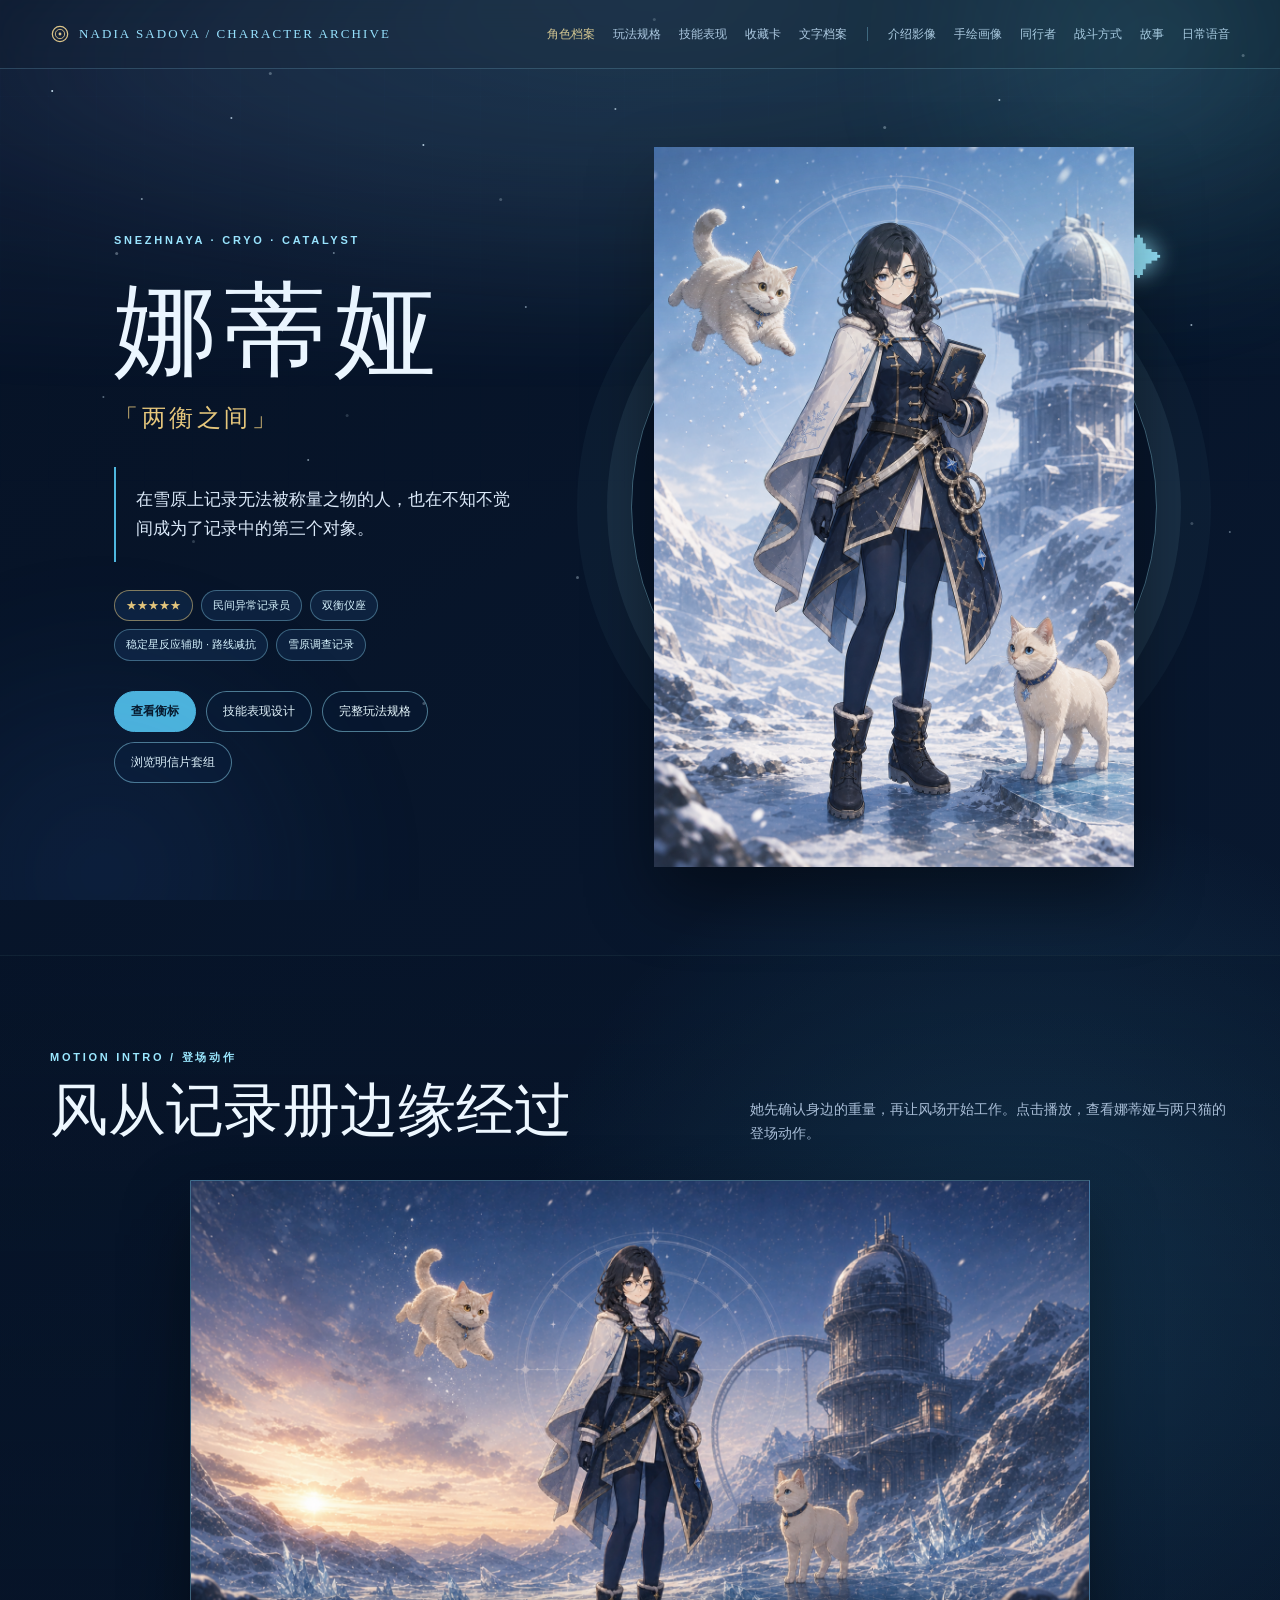
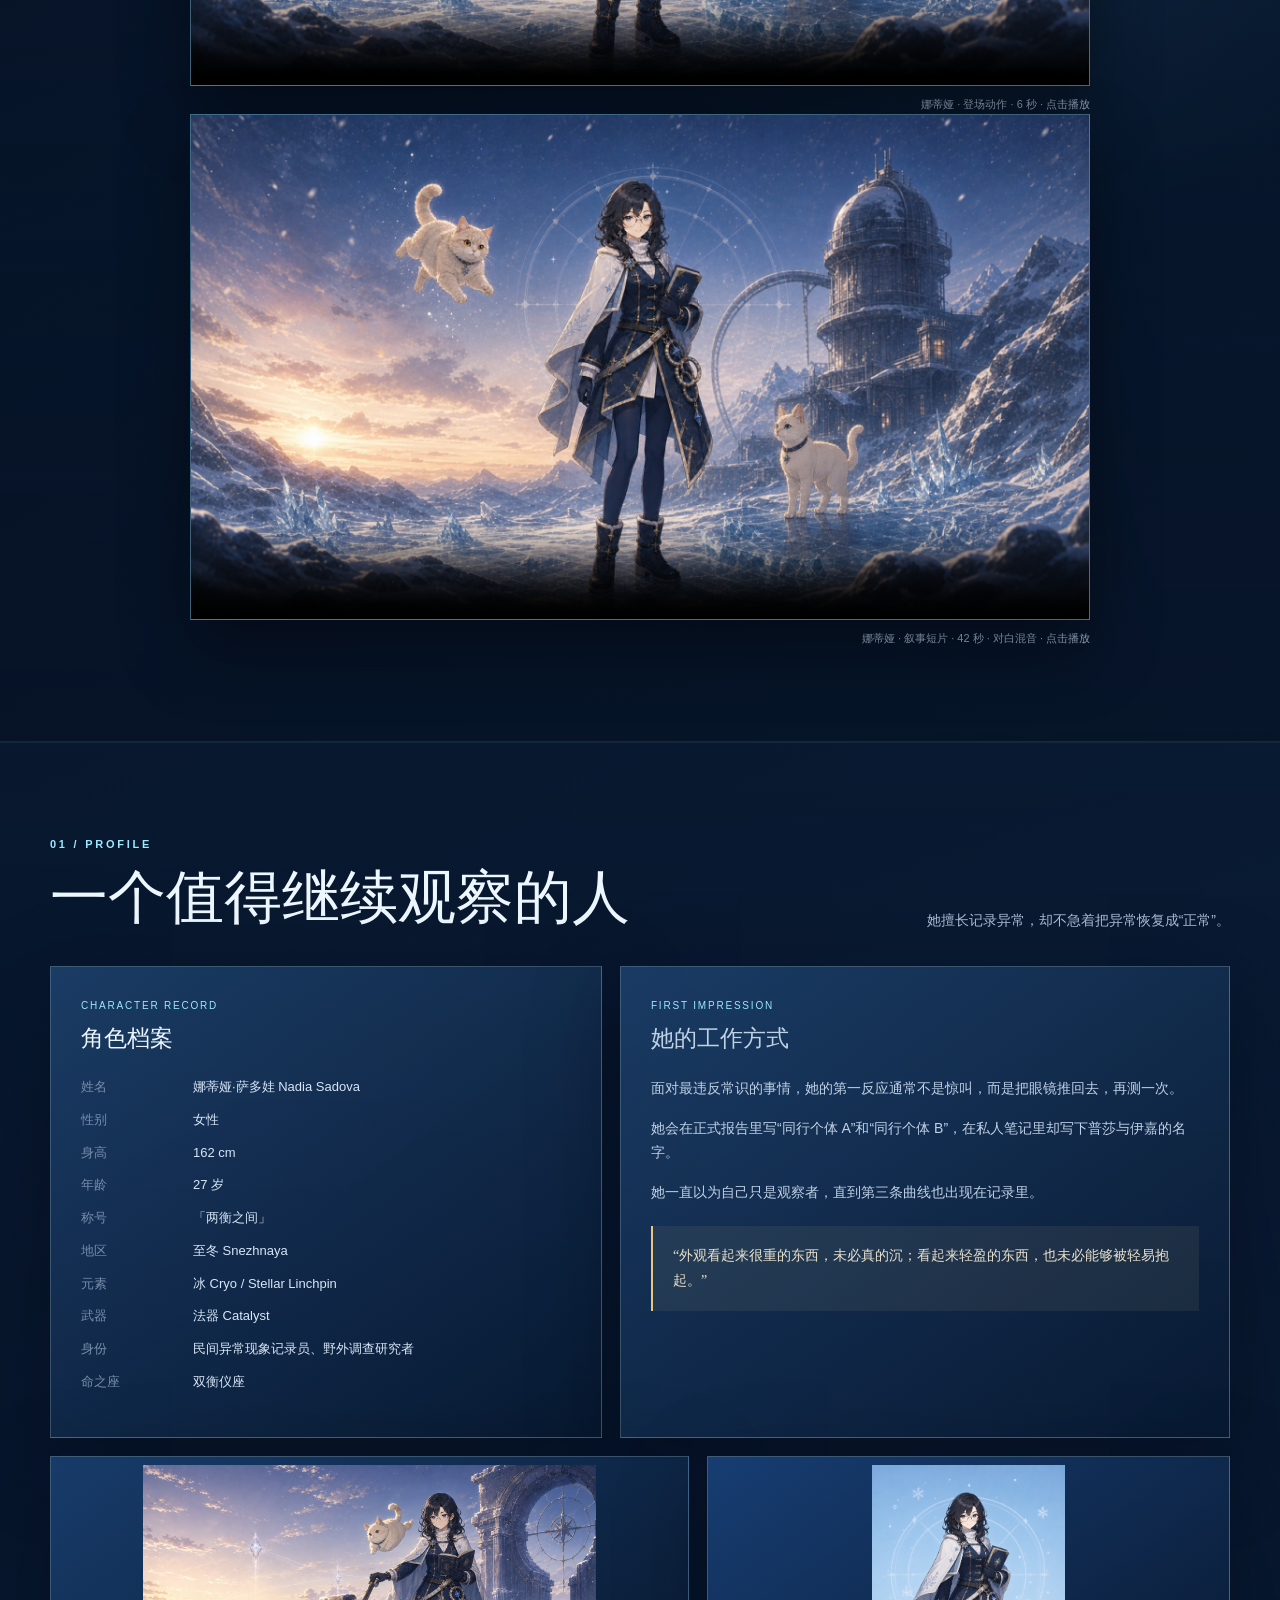
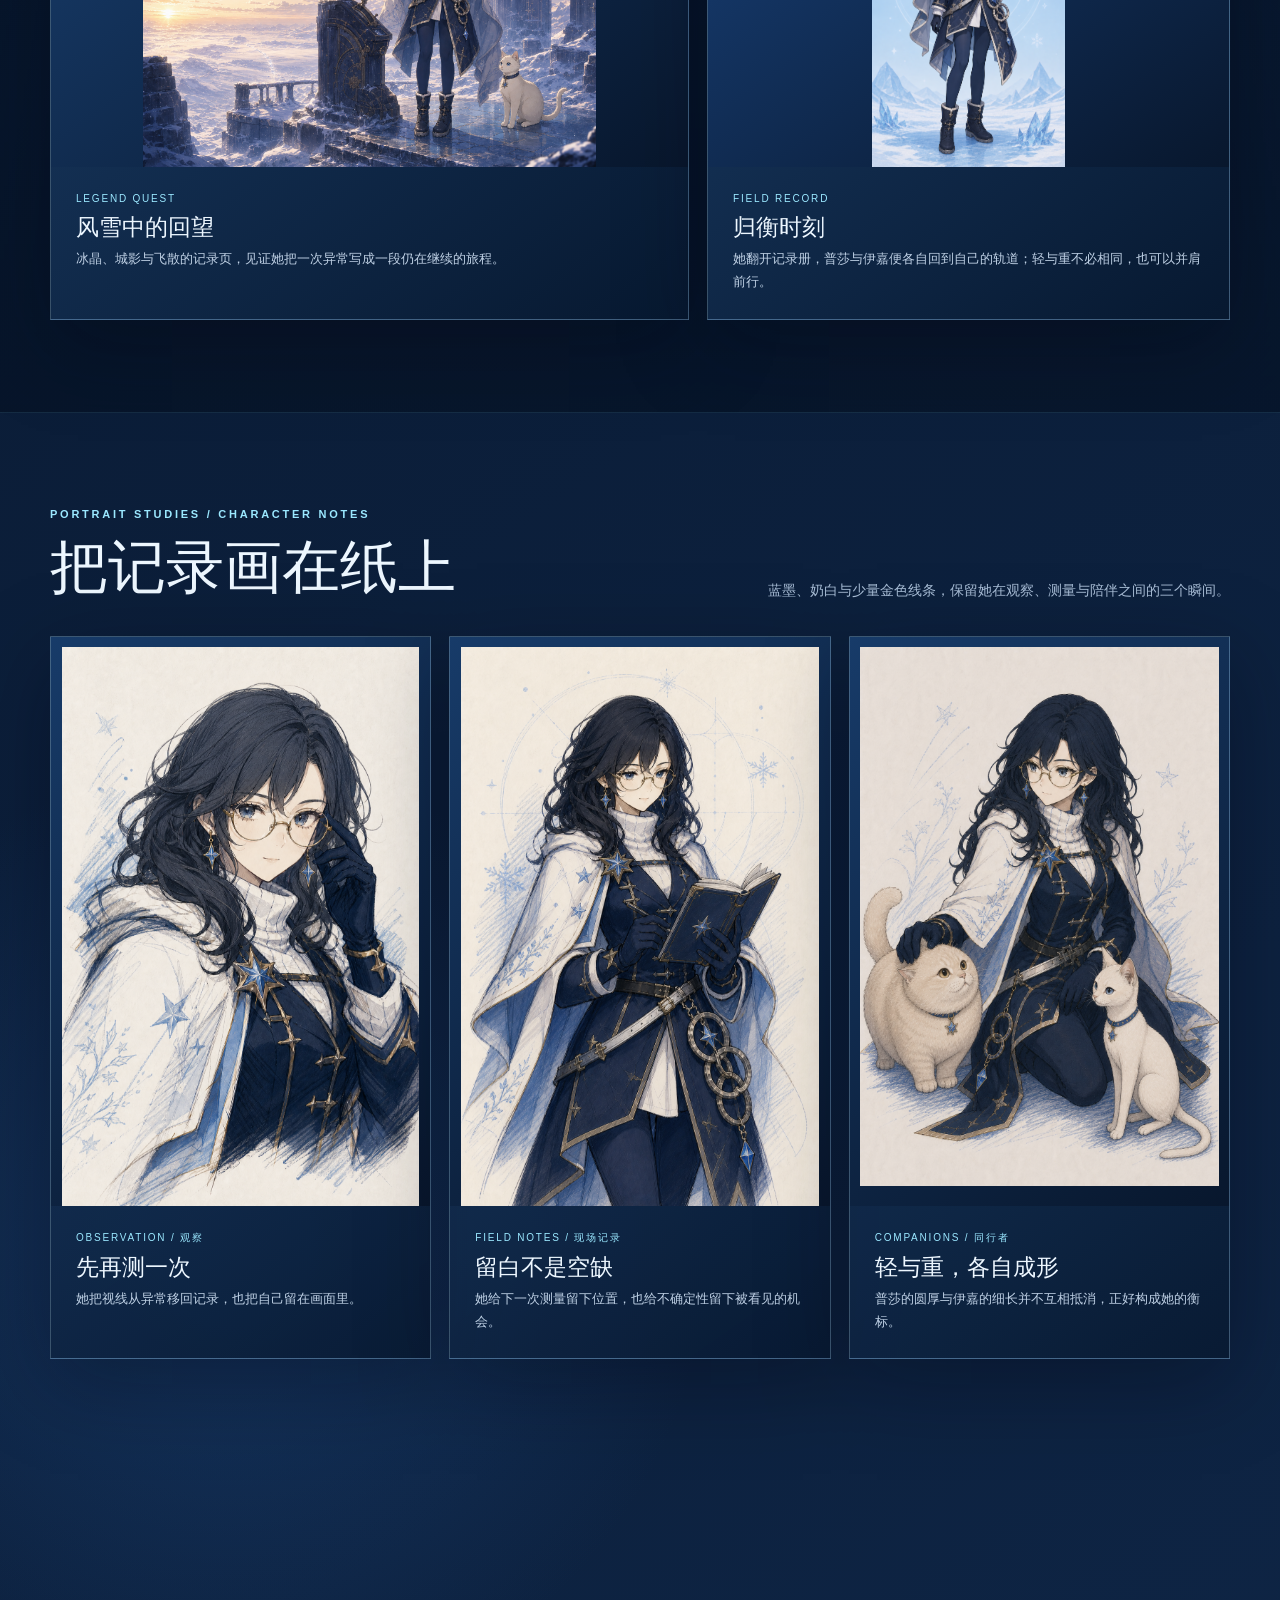
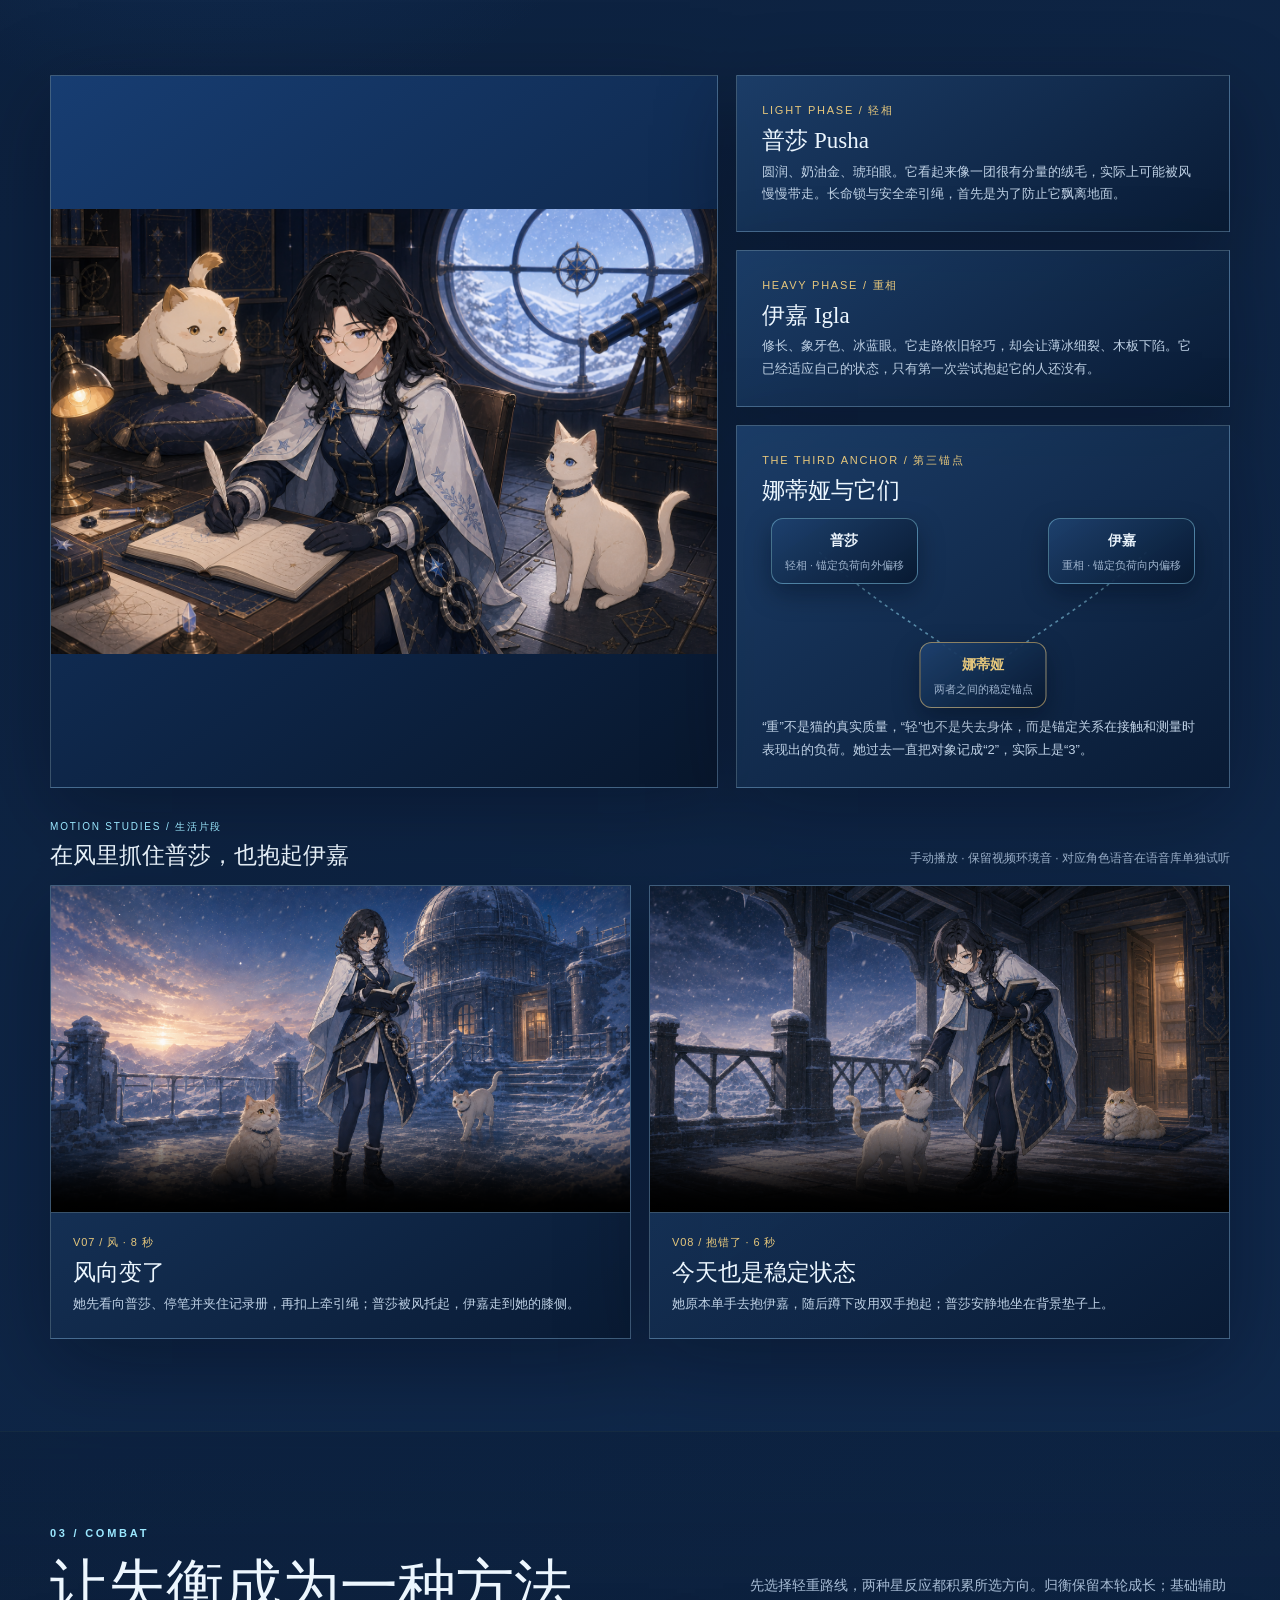
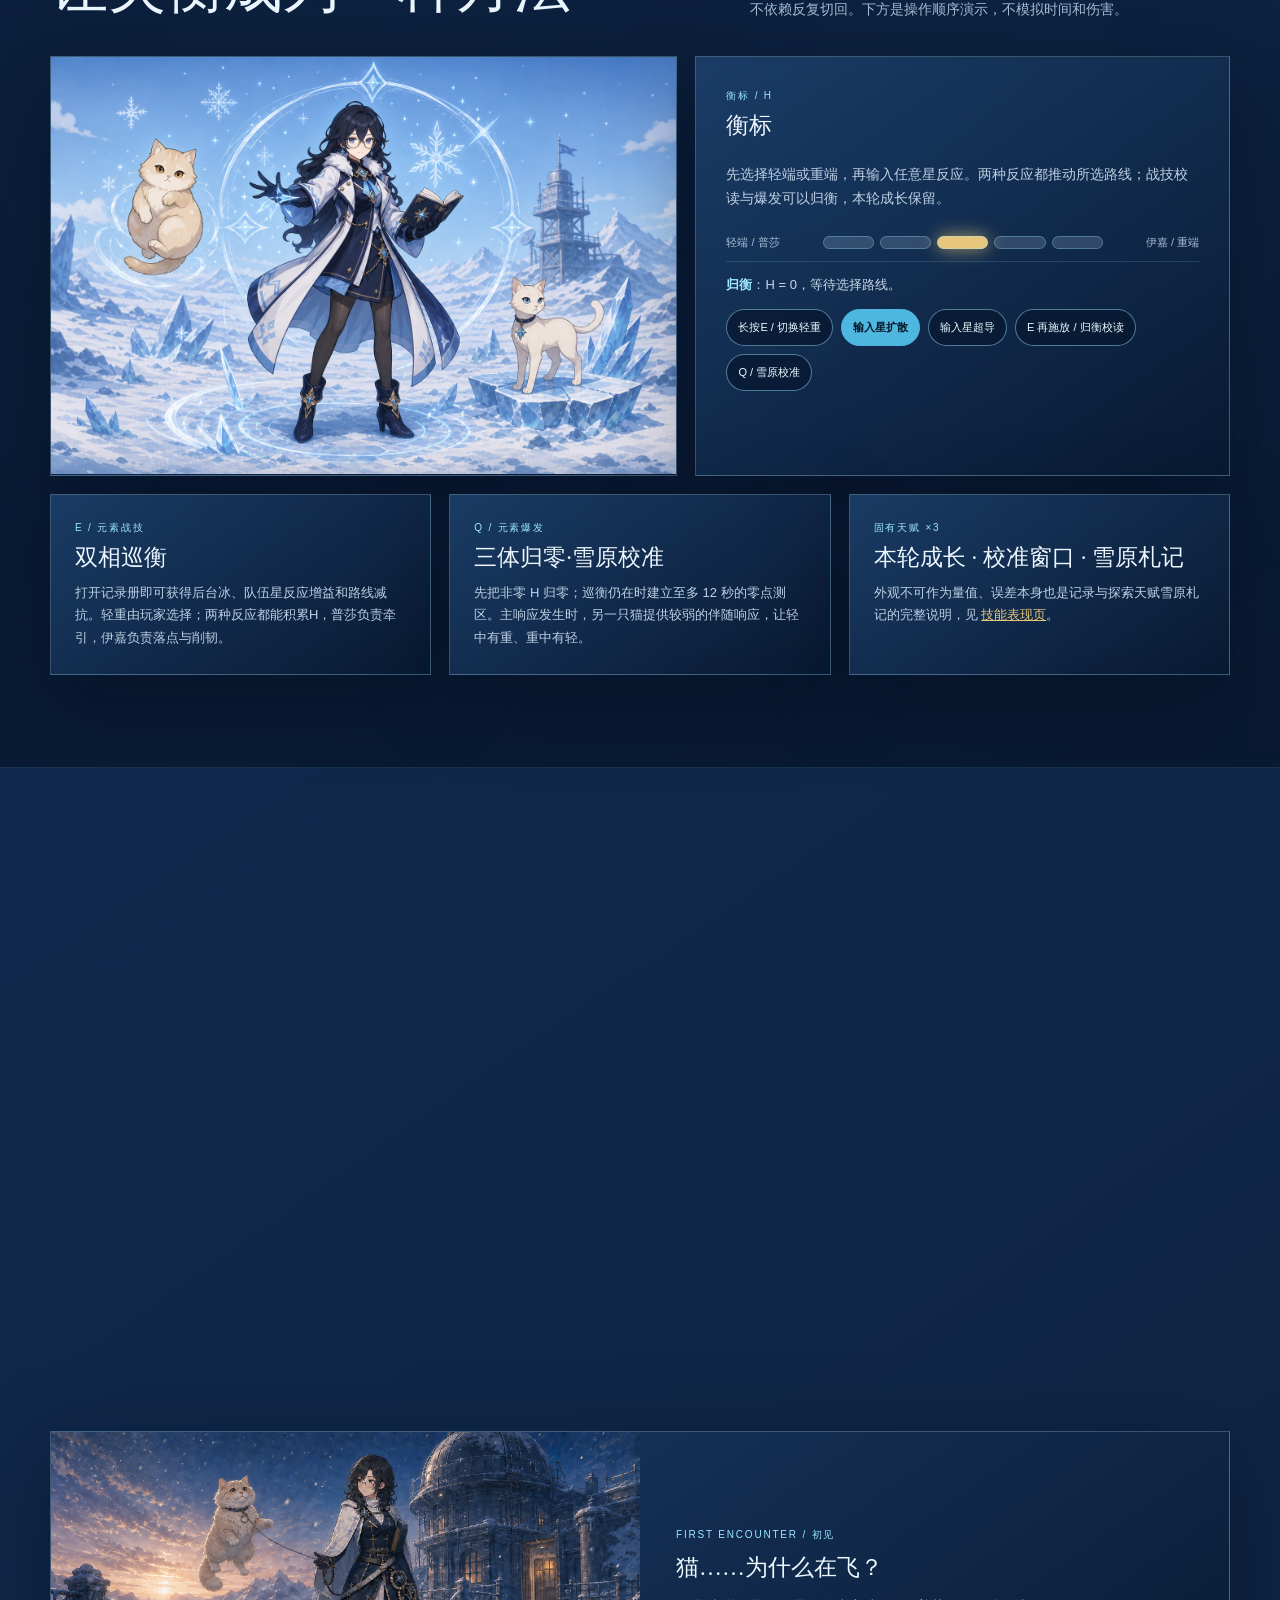
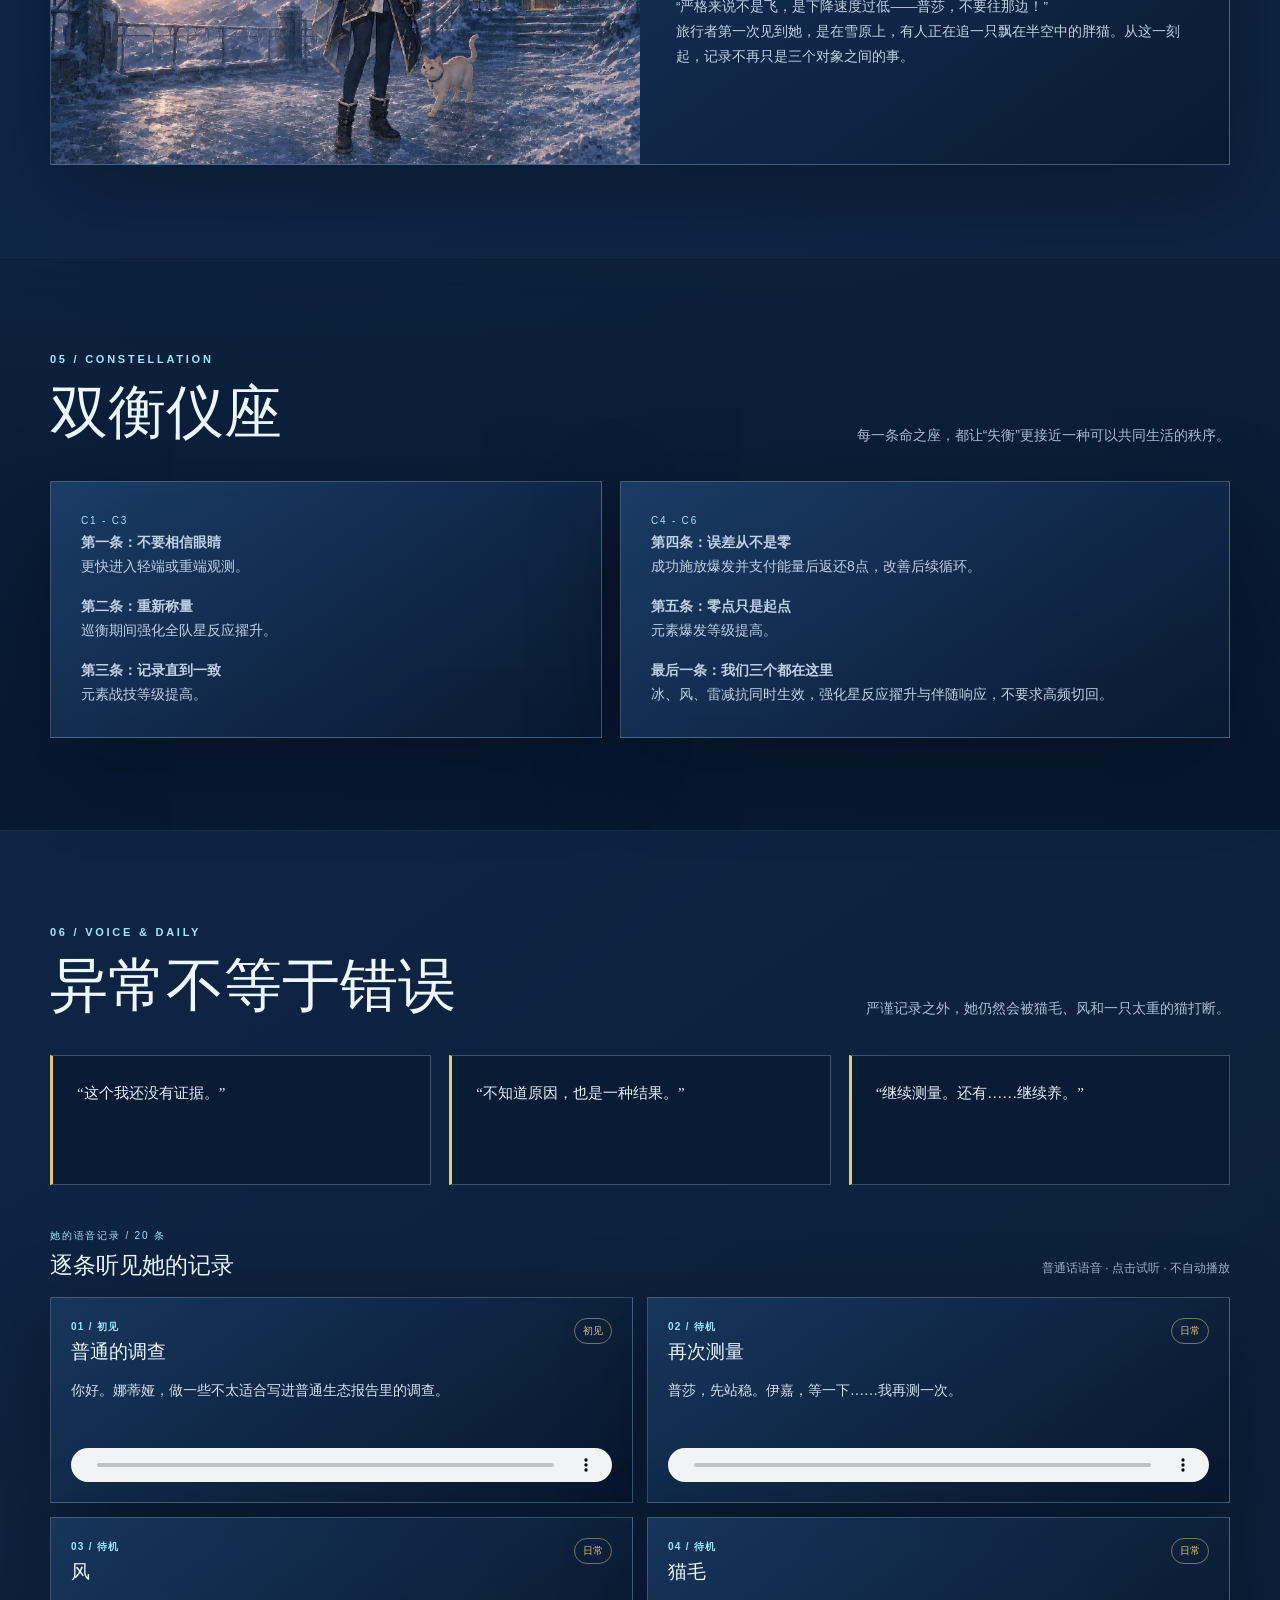
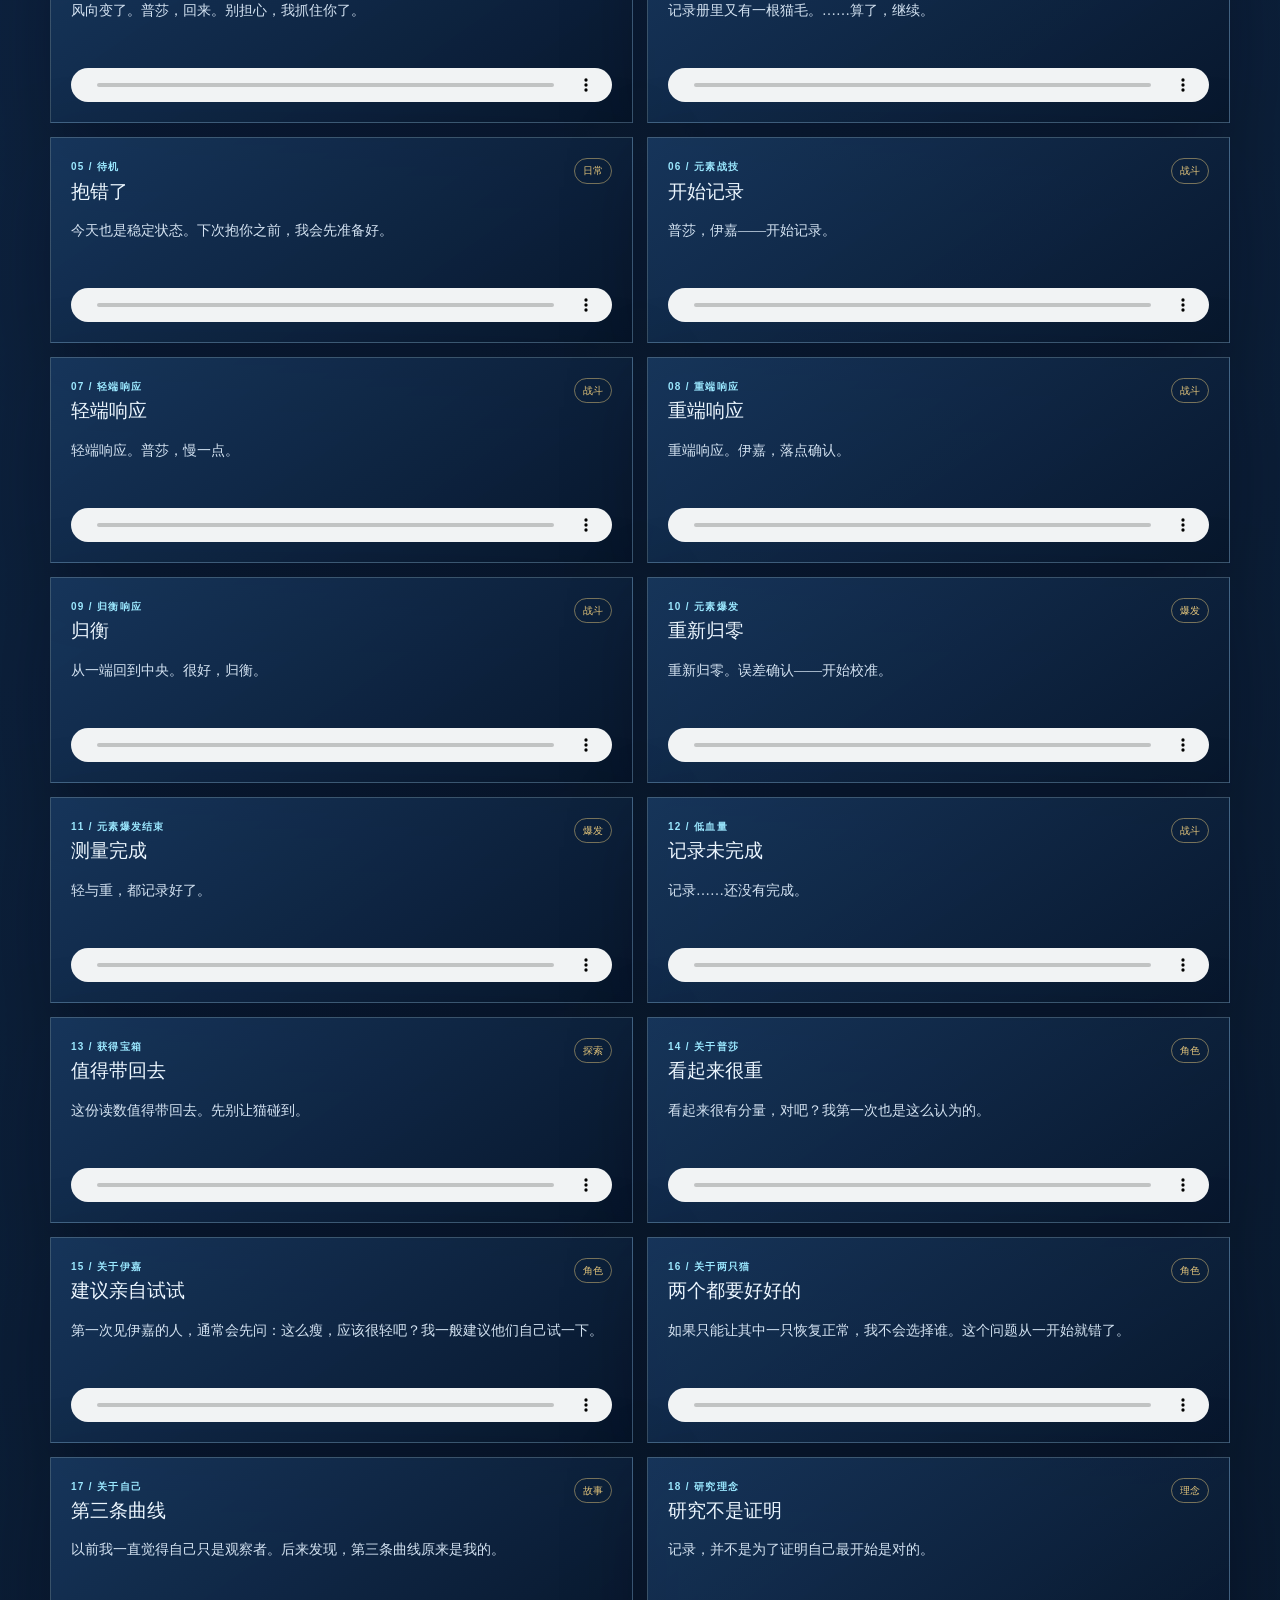
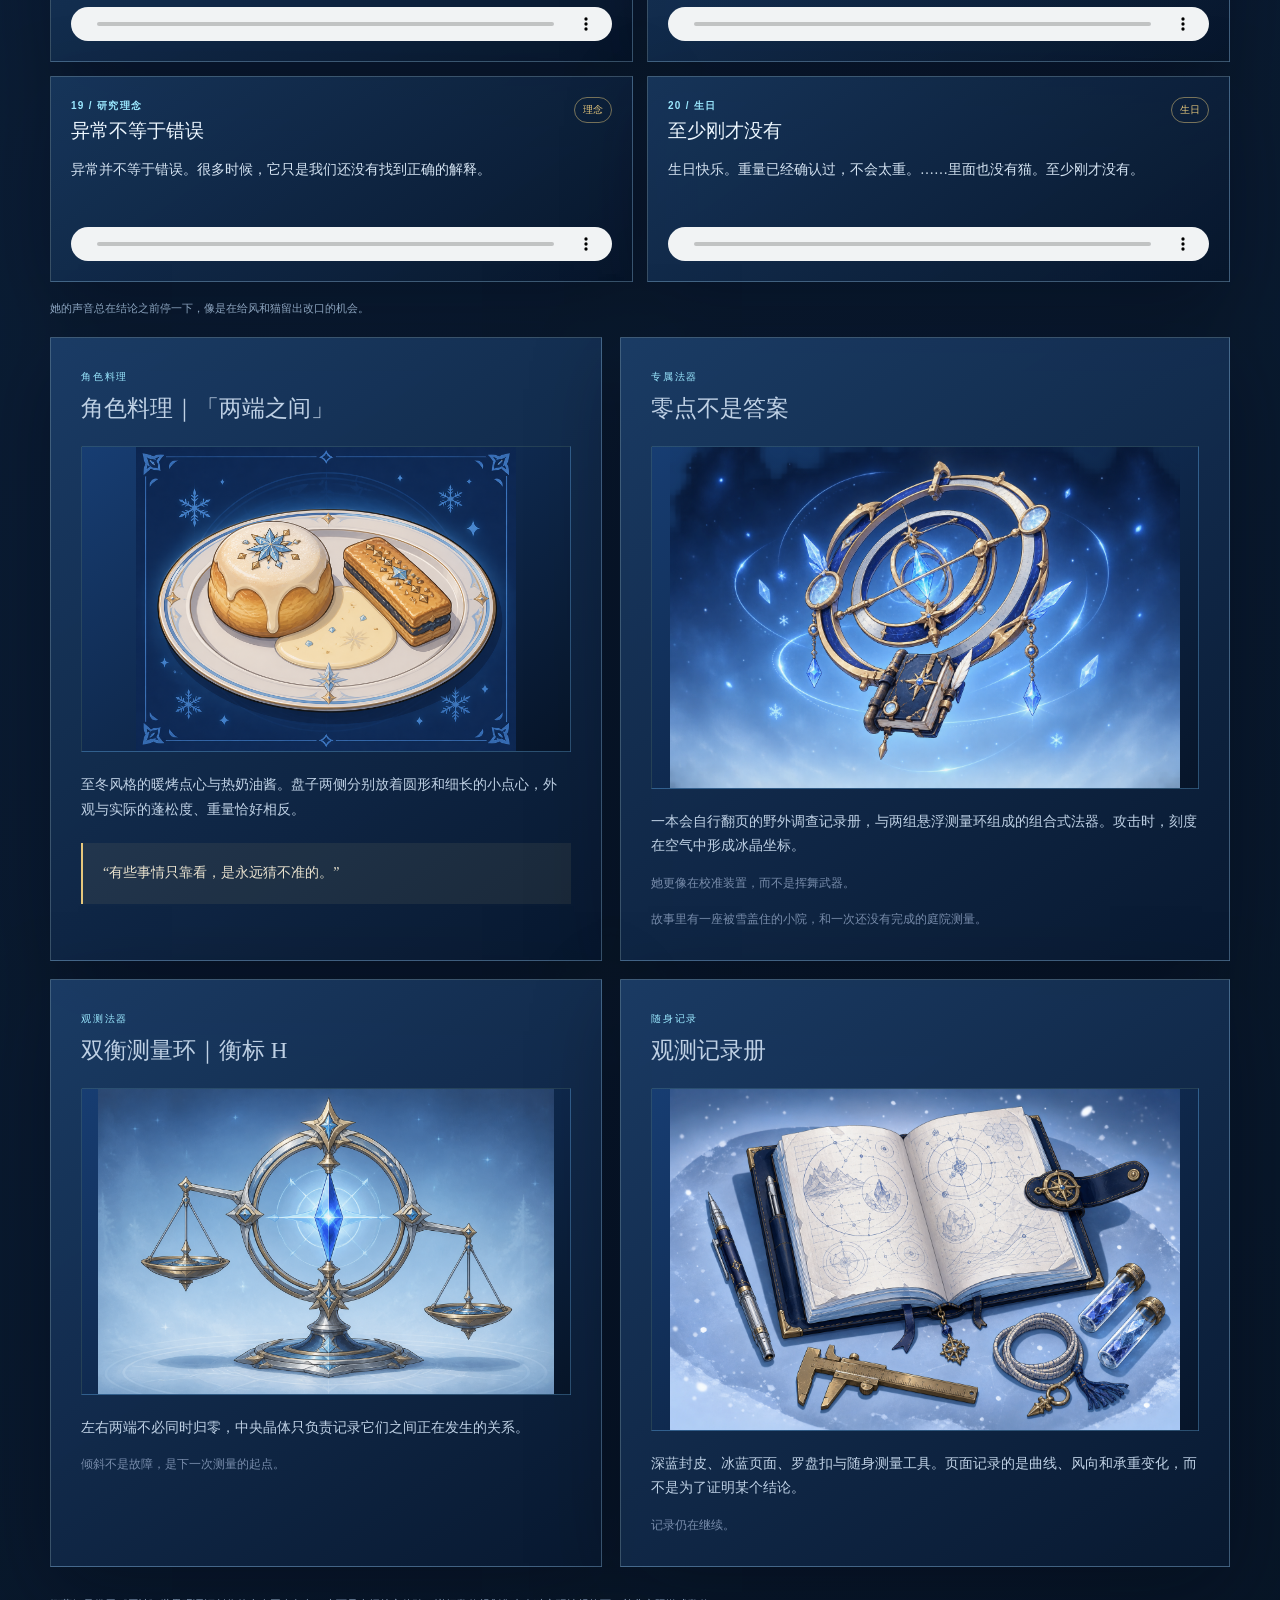
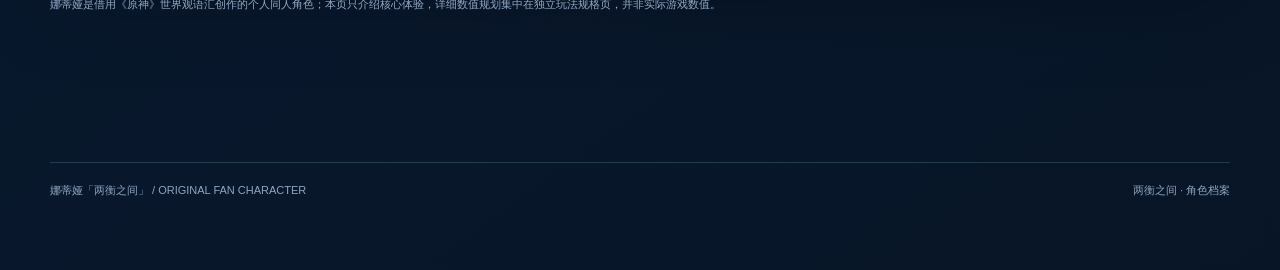
==== commit 47e1b15d: "deliver(nadia): sync public pages, print, and share package to v3 Regenerate HTML, PDFs, and the sha" ====
--- a/output/nadia_character/index.html
+++ b/output/nadia_character/index.html
@@ -55,7 +55,7 @@
           <span class="badge gold">★★★★★</span>
           <span class="badge">民间异常记录员</span>
           <span class="badge">双衡仪座</span>
-          <span class="badge">后台副输出 · 条件减抗</span>
+          <span class="badge">稳定星反应辅助 · 路线减抗</span>
           <span class="badge">雪原调查记录</span>
         </div>
         <div class="hero-actions" data-reveal style="transition-delay:450ms">
@@ -264,7 +264,7 @@
       <div class="shell">
         <div class="section-head" data-reveal>
           <div><div class="eyebrow">03 / Combat</div><h2>让失衡成为一种方法</h2></div>
-          <p>Stellar 原生反应先按自身规则结算，再把衡标推向轻端或重端；再次施放战技与爆发负责主动回中。试着完成一次端点到归衡的循环。</p>
+          <p>先选择轻重路线，两种星反应都积累所选方向。归衡保留本轮成长；基础辅助不依赖反复切回。下方是操作顺序演示，不模拟时间和伤害。</p>
         </div>
         <div class="combat-layout" data-reveal>
           <div class="panel combat-art">
@@ -273,7 +273,7 @@
           <div class="panel combat-copy">
             <div class="panel-label">衡标 / H</div>
             <h3>衡标</h3>
-            <p class="copy">双相巡衡从归衡位置开始。Stellar Swirl 将 H 推向轻端，Stellar-Conduct 将 H 推向重端；再次施放战技或施放爆发，可以主动把非零 H 带回中央。零点测区只会在巡衡仍存在时建立。</p>
+            <p class="copy">先选择轻端或重端，再输入任意星反应。两种反应都推动所选路线；战技校读与爆发可以归衡，本轮成长保留。</p>
             <div class="meter-wrap" aria-label="衡标状态">
               <div class="meter-label">轻端 / 普莎</div>
               <div class="meter" id="meter" role="meter" aria-valuemin="-2" aria-valuemax="2" aria-valuenow="0" aria-label="衡标">
@@ -283,8 +283,9 @@
             </div>
             <p class="state-line" id="state-line" aria-live="polite"><strong>归衡</strong>：H = 0，等待选择路线。</p>
             <div class="controls">
-              <button class="control-button primary" data-action="light">触发 Stellar Swirl</button>
-              <button class="control-button" data-action="heavy">触发 Stellar-Conduct</button>
+              <button class="control-button" data-action="select">长按E / 切换轻重</button>
+              <button class="control-button primary" data-action="light">输入星扩散</button>
+              <button class="control-button" data-action="heavy">输入星超导</button>
               <button class="control-button" data-action="return">E 再施放 / 归衡校读</button>
               <button class="control-button" data-action="burst">Q / 雪原校准</button>
             </div>
@@ -294,7 +295,7 @@
           <article class="panel ability-card">
             <div class="panel-label">E / 元素战技</div>
             <h3>双相巡衡</h3>
-            <p>打开记录册，两只猫进入巡衡。技能本身提供后台冰元素协同；Stellar 原生反应照常结算并选择路线，H 只记录方向；普莎负责牵引，伊嘉负责较高伤害与削韧，完整归衡按路线降低敌人抗性。</p>
+            <p>打开记录册即可获得后台冰、队伍星反应增益和路线减抗。轻重由玩家选择；两种反应都能积累H，普莎负责牵引，伊嘉负责落点与削韧。</p>
           </article>
           <article class="panel ability-card">
             <div class="panel-label">Q / 元素爆发</div>
@@ -303,7 +304,7 @@
           </article>
           <article class="panel ability-card">
             <div class="panel-label">固有天赋 ×3</div>
-            <h3>稳定读数 · 校准窗口 · 雪原札记</h3>
+            <h3>本轮成长 · 校准窗口 · 雪原札记</h3>
             <p>外观不可作为量值、误差本身也是记录与探索天赋雪原札记的完整说明，见 <a href="skills.html#abilities">技能表现页</a>。</p>
           </article>
         </div>
@@ -355,14 +356,14 @@
           <article class="panel profile-card copy">
             <div class="panel-label">C1 - C3</div>
             <p><strong>第一条：不要相信眼睛</strong><br>更快进入轻端或重端观测。</p>
-            <p><strong>第二条：重新称量</strong><br>强化轻相牵引与重端完整归衡减抗。</p>
+            <p><strong>第二条：重新称量</strong><br>巡衡期间强化全队星反应擢升。</p>
             <p><strong>第三条：记录直到一致</strong><br>元素战技等级提高。</p>
           </article>
           <article class="panel profile-card copy">
             <div class="panel-label">C4 - C6</div>
-            <p><strong>第四条：误差从不是零</strong><br>校准窗口延长，并以每 6 秒一次的回能改善循环。</p>
+            <p><strong>第四条：误差从不是零</strong><br>成功施放爆发并支付能量后返还8点，改善后续循环。</p>
             <p><strong>第五条：零点只是起点</strong><br>元素爆发等级提高。</p>
-            <p><strong>最后一条：我们三个都在这里</strong><br>零点测区内伴随响应提高至主响应的 75%、完整归衡伤害提高 50%，并加快主动回中的节奏。</p>
+            <p><strong>最后一条：我们三个都在这里</strong><br>冰、风、雷减抗同时生效，强化星反应擢升与伴随响应，不要求高频切回。</p>
           </article>
         </div>
       </div>
@@ -540,6 +541,8 @@
       const stateLine = document.querySelector('#state-line');
       let h = 0;
       let endpoint = null;
+      let selected = -1;
+      let growth = 0;
       let eventText = 'H = 0，等待选择路线。';
       const render = (prev) => {
         cells.forEach((cell, index) => {
@@ -571,14 +574,10 @@
         stateLine.innerHTML = `<strong>${state[0]}</strong>：${state[1]}`;
       };
       const route = (delta, name) => {
-        h = Math.max(-2, Math.min(2, h + delta));
+        h = selected * Math.min(2, Math.abs(h) + 1);
+        growth = Math.max(growth, Math.abs(h));
         if (Math.abs(h) === 2) endpoint = h < 0 ? 'light' : 'heavy';
-        if (h === 0) {
-          eventText = endpoint ? '反向路线完成完整归衡，轻与重开始共同稳定战场。' : '反向路线完成普通归衡。';
-          endpoint = null;
-        } else {
-          eventText = `${name} 使 H ${delta < 0 ? '向左' : '向右'}移动到 ${h > 0 ? '+' : ''}${h}。`;
-        }
+        eventText = `${name}积累所选${selected < 0 ? '轻端' : '重端'}，H = ${h}；本轮成长${growth}档。`;
       };
       const returnToZero = (source) => {
         if (h === 0) {
@@ -586,7 +585,7 @@
           return;
         }
         eventText = endpoint
-          ? `${source === 'burst' ? '元素爆发' : '归衡校读'}完成完整归衡，轻与重开始共同稳定战场。`
+          ? `${source === 'burst' ? '元素爆发' : '归衡校读'}完成完整归衡，获得额外窗口，本轮成长保留。`
           : `${source === 'burst' ? '元素爆发' : '归衡校读'}完成普通归衡。`;
         if (endpoint) {
           stateLine.classList.remove('flash');
@@ -600,6 +599,7 @@
         button.addEventListener('click', () => {
           const action = button.dataset.action;
           const prev = h;
+          if (action === 'select') { selected *= -1; h = 0; endpoint = null; eventText = `选择${selected < 0 ? '轻端' : '重端'}；不触发归衡奖励，本轮成长${growth}档保留。`; }
           if (action === 'light') route(-1, 'Stellar Swirl');
           if (action === 'heavy') route(1, 'Stellar-Conduct');
           if (action === 'return') returnToZero('skill');
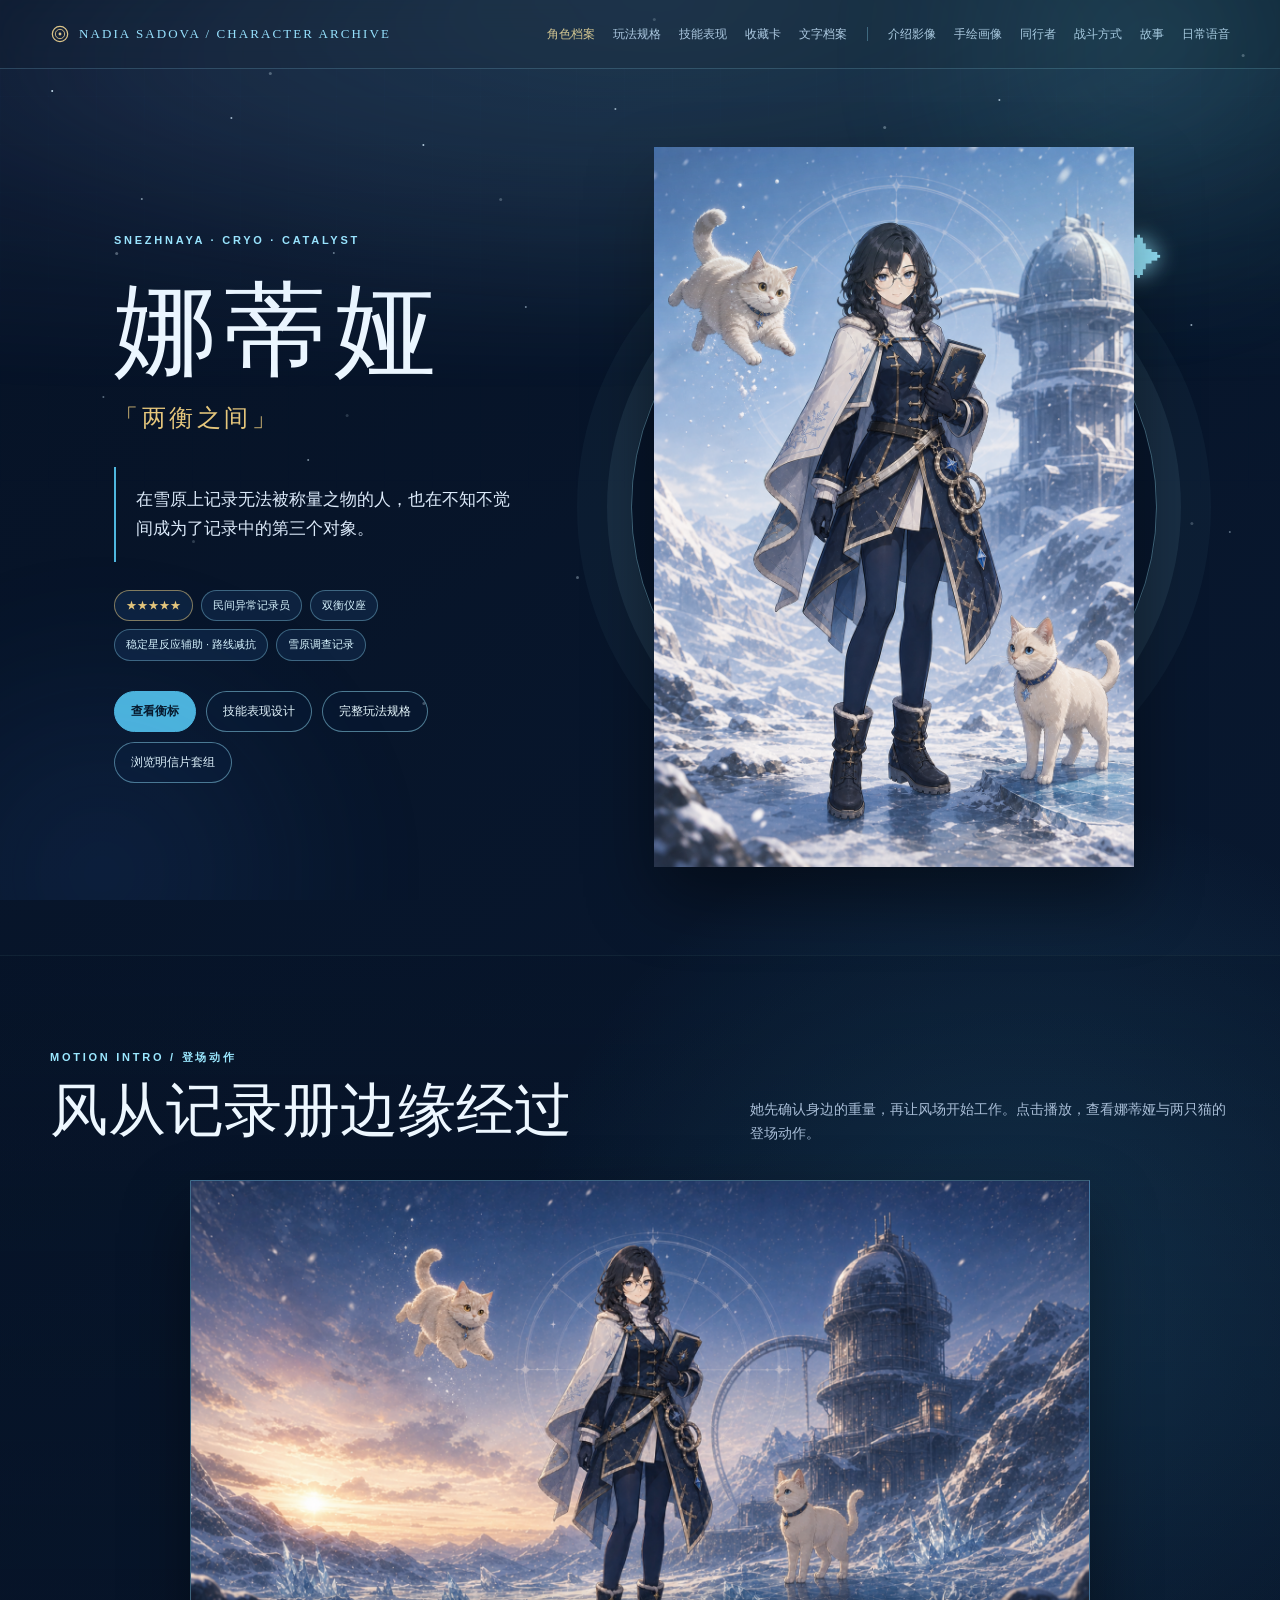
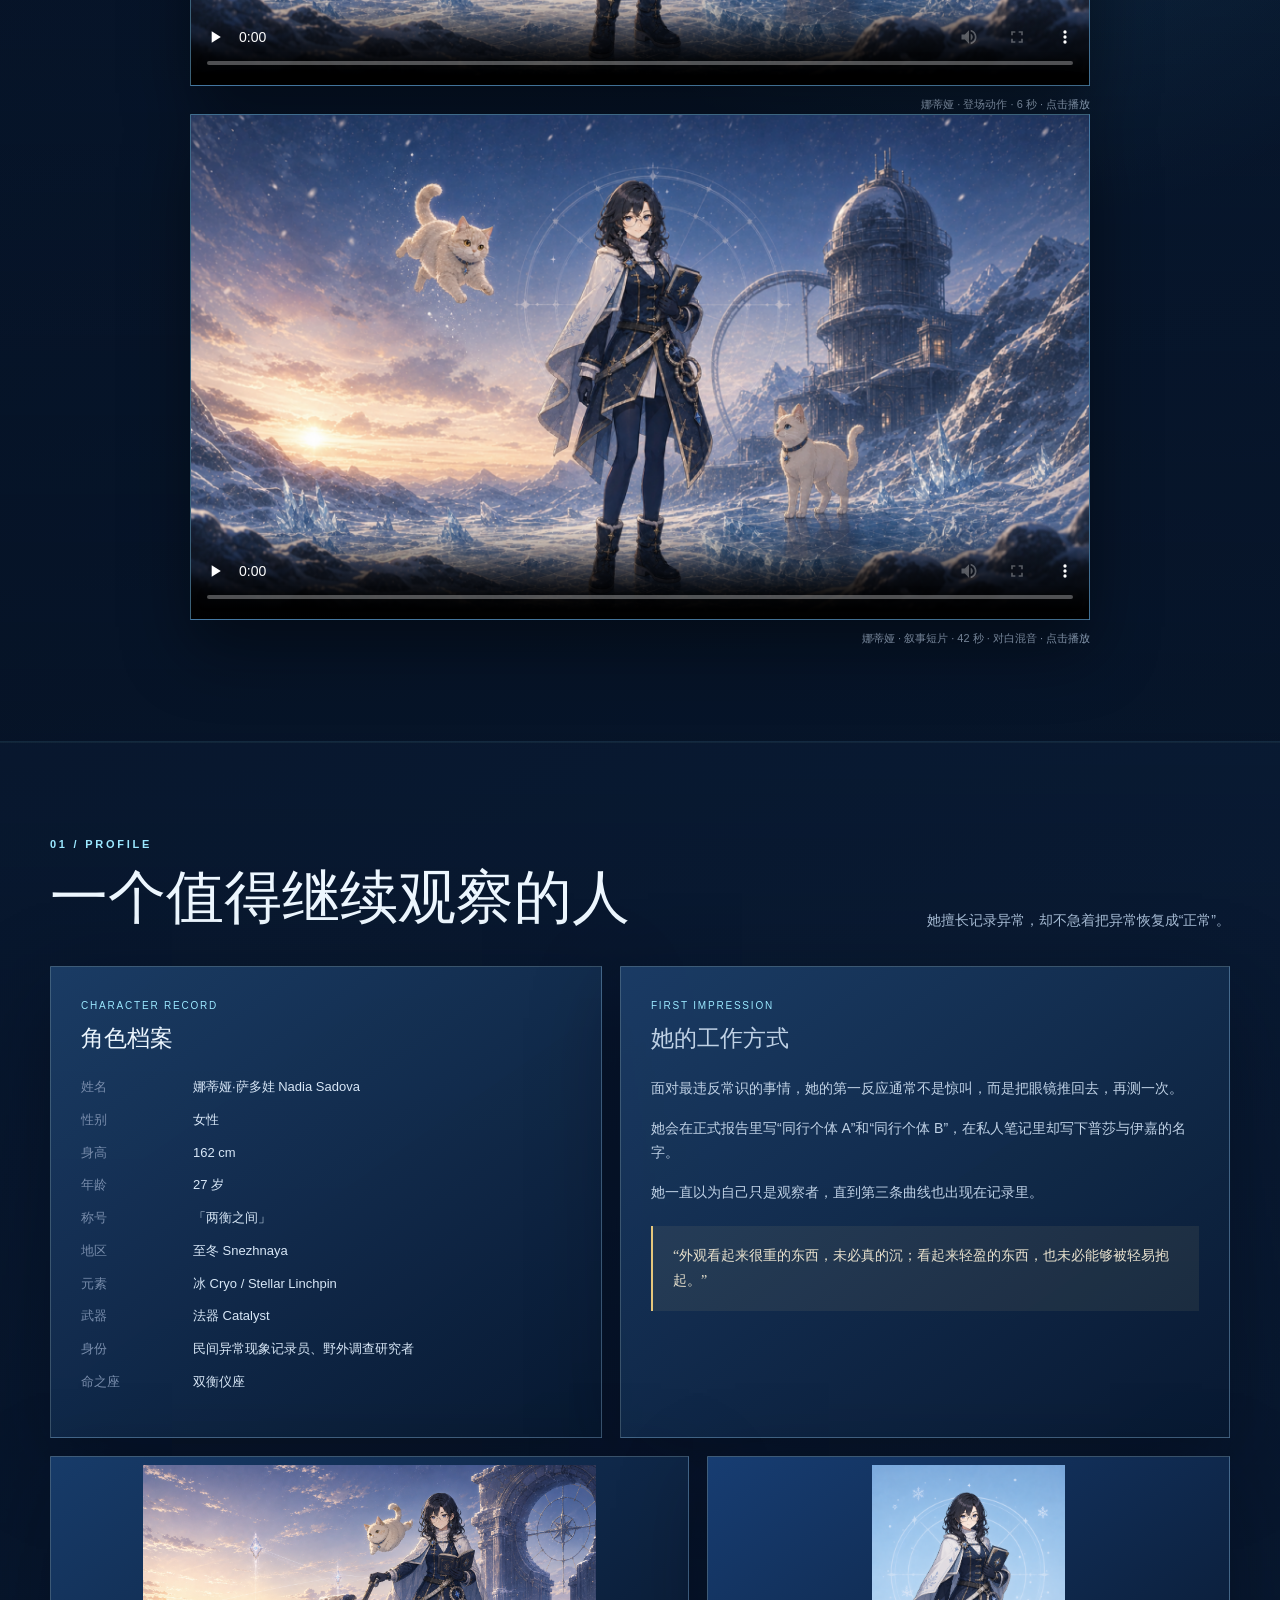
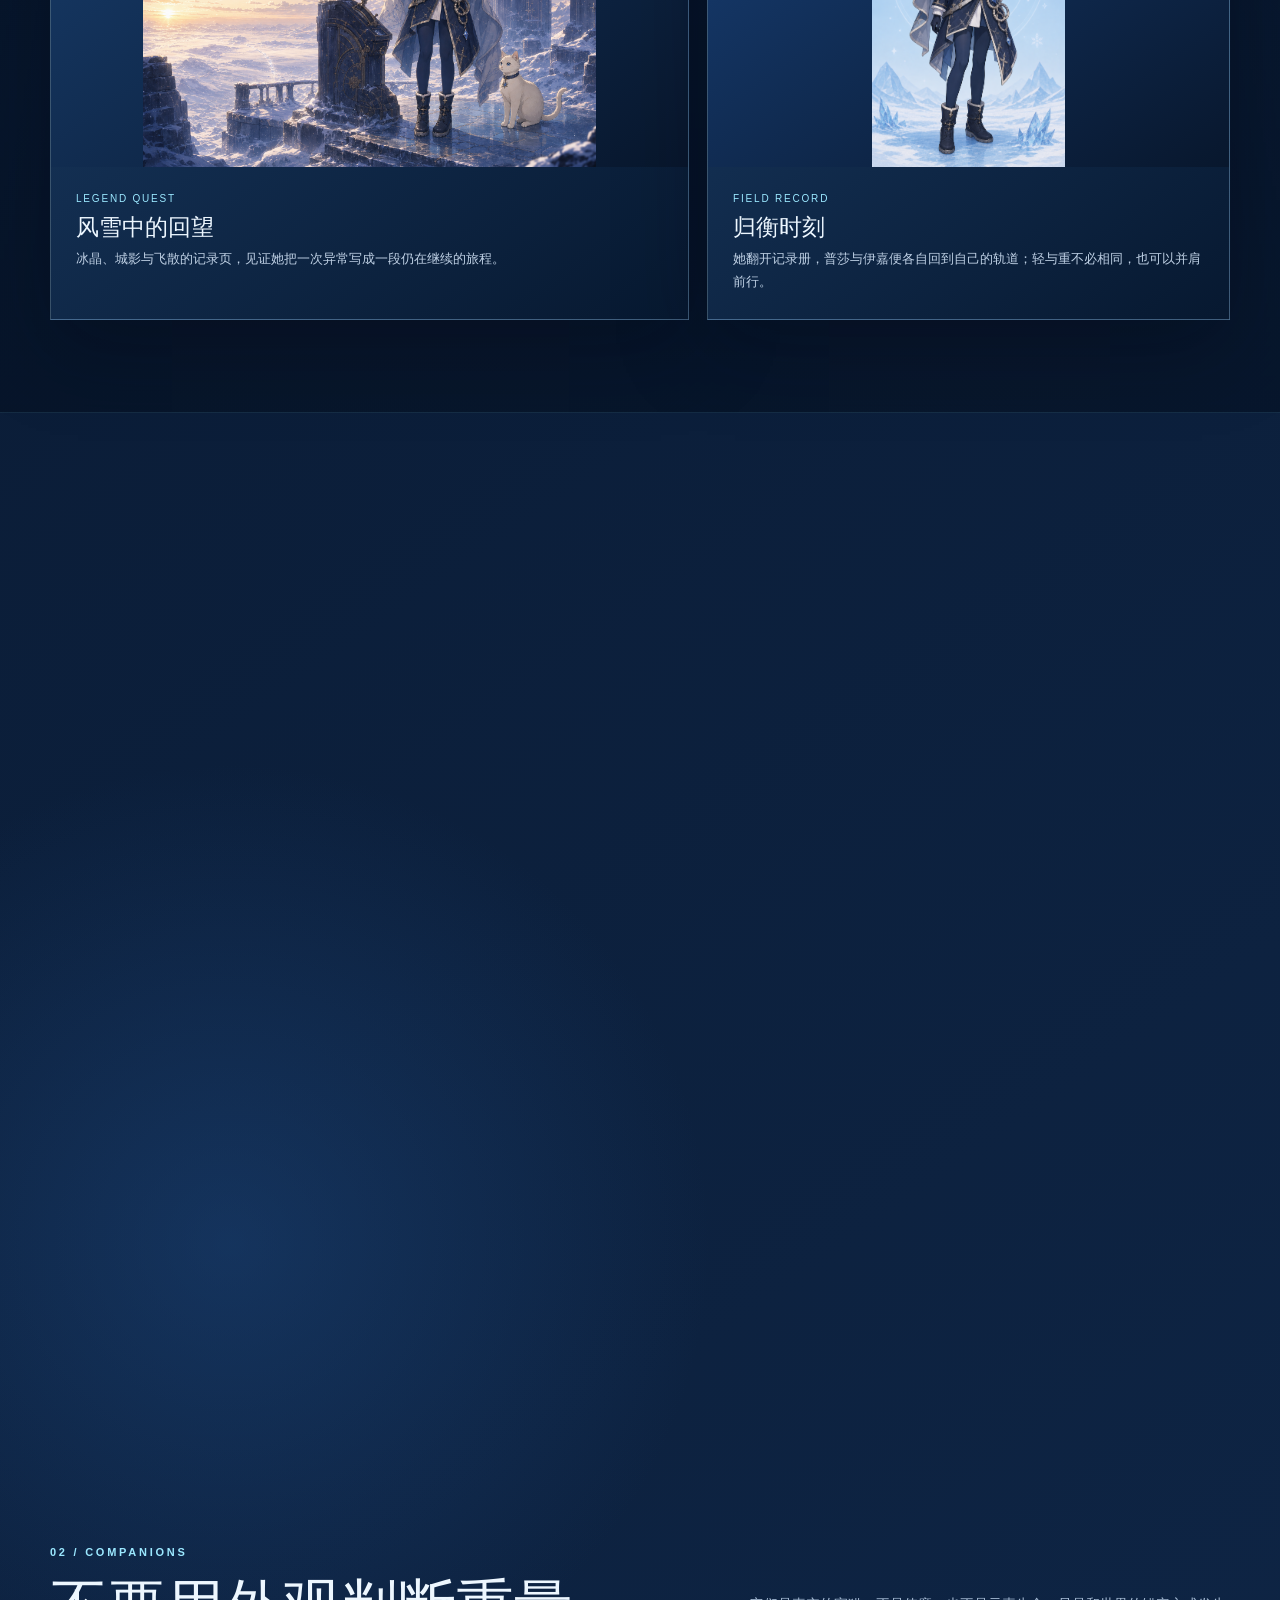
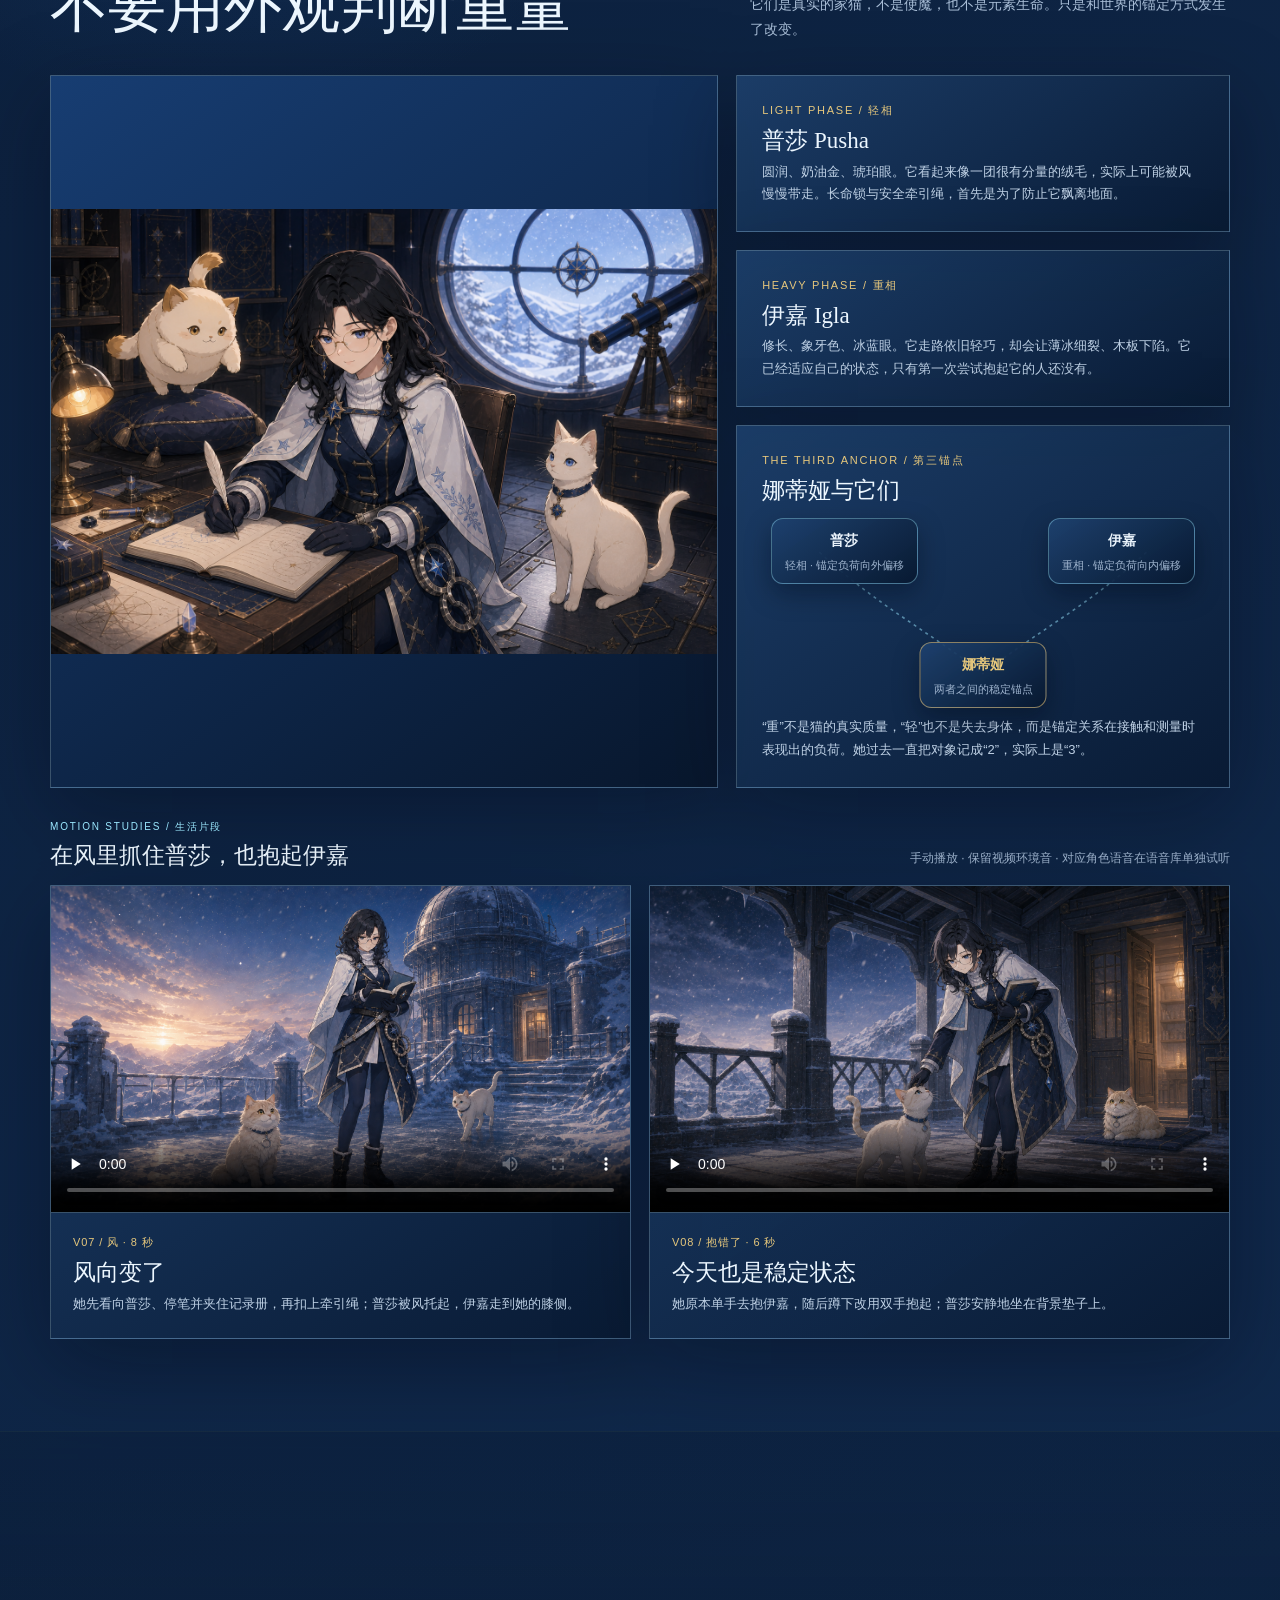
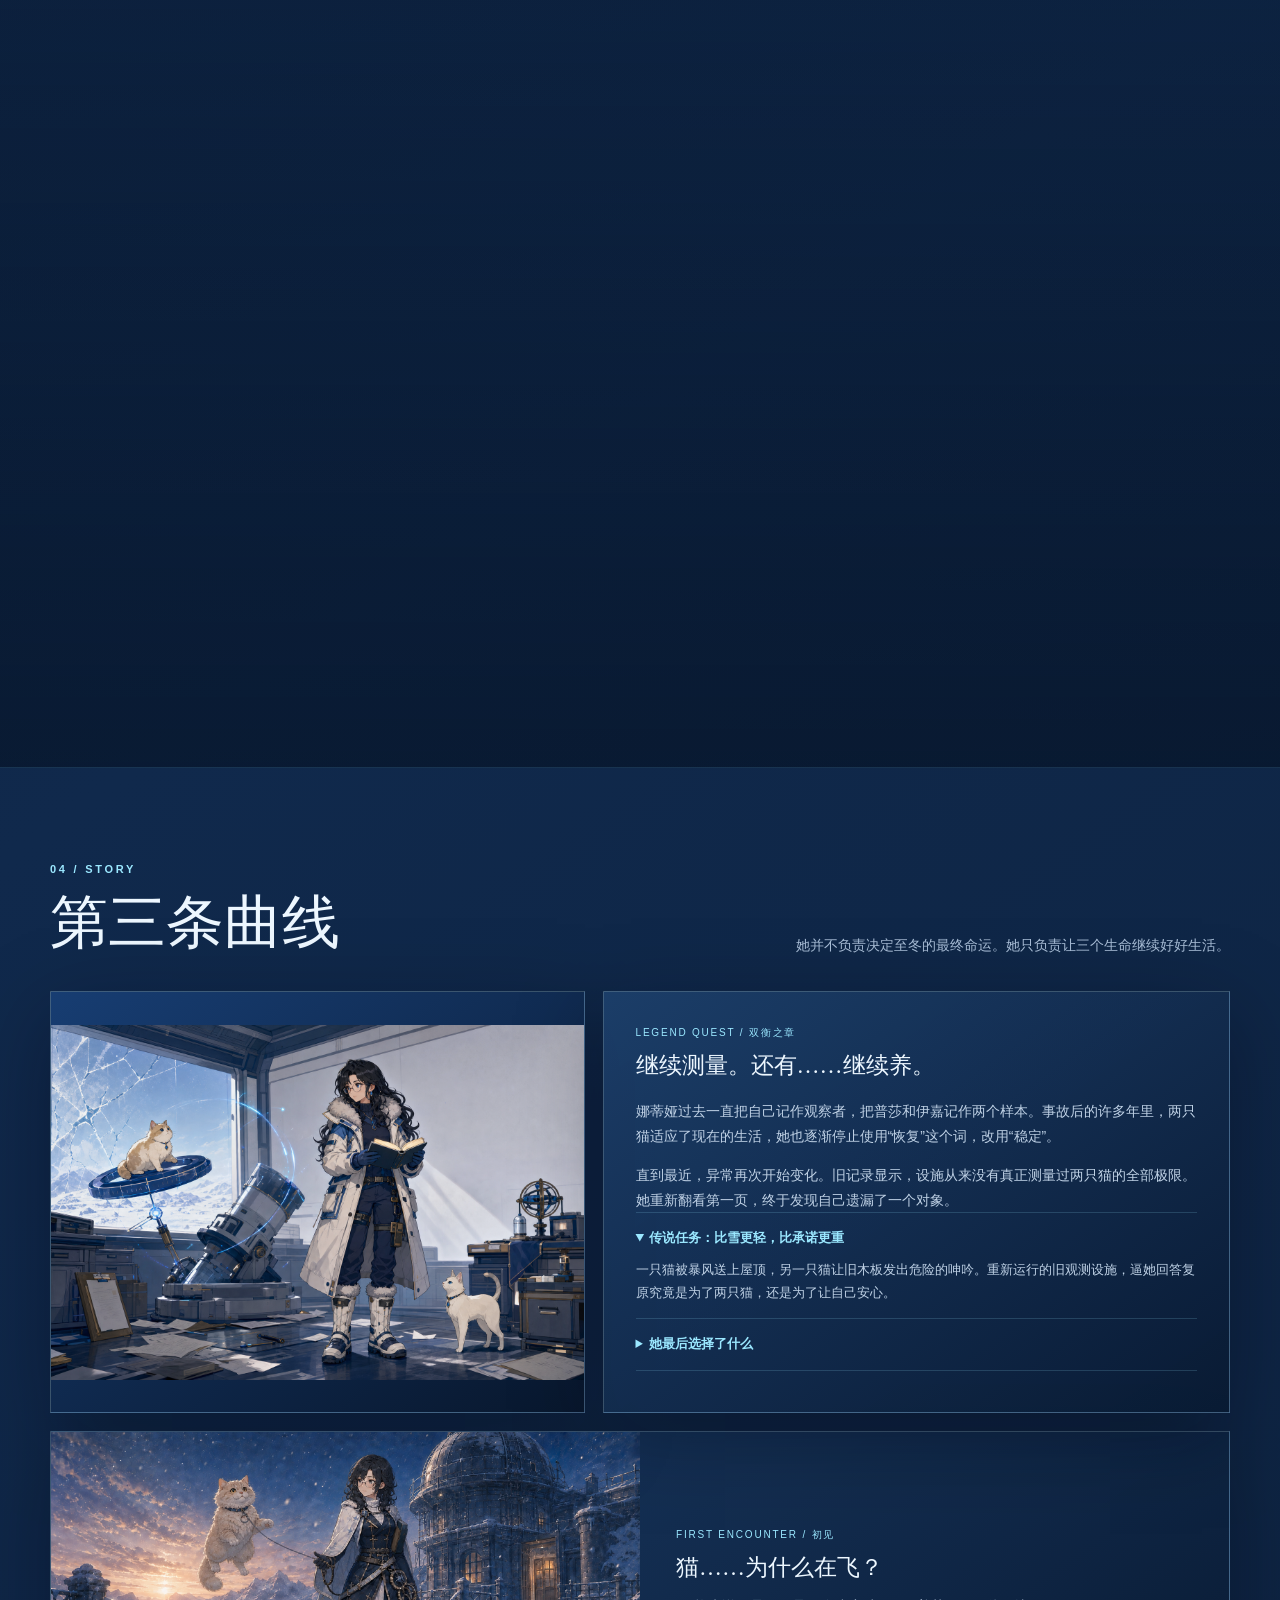
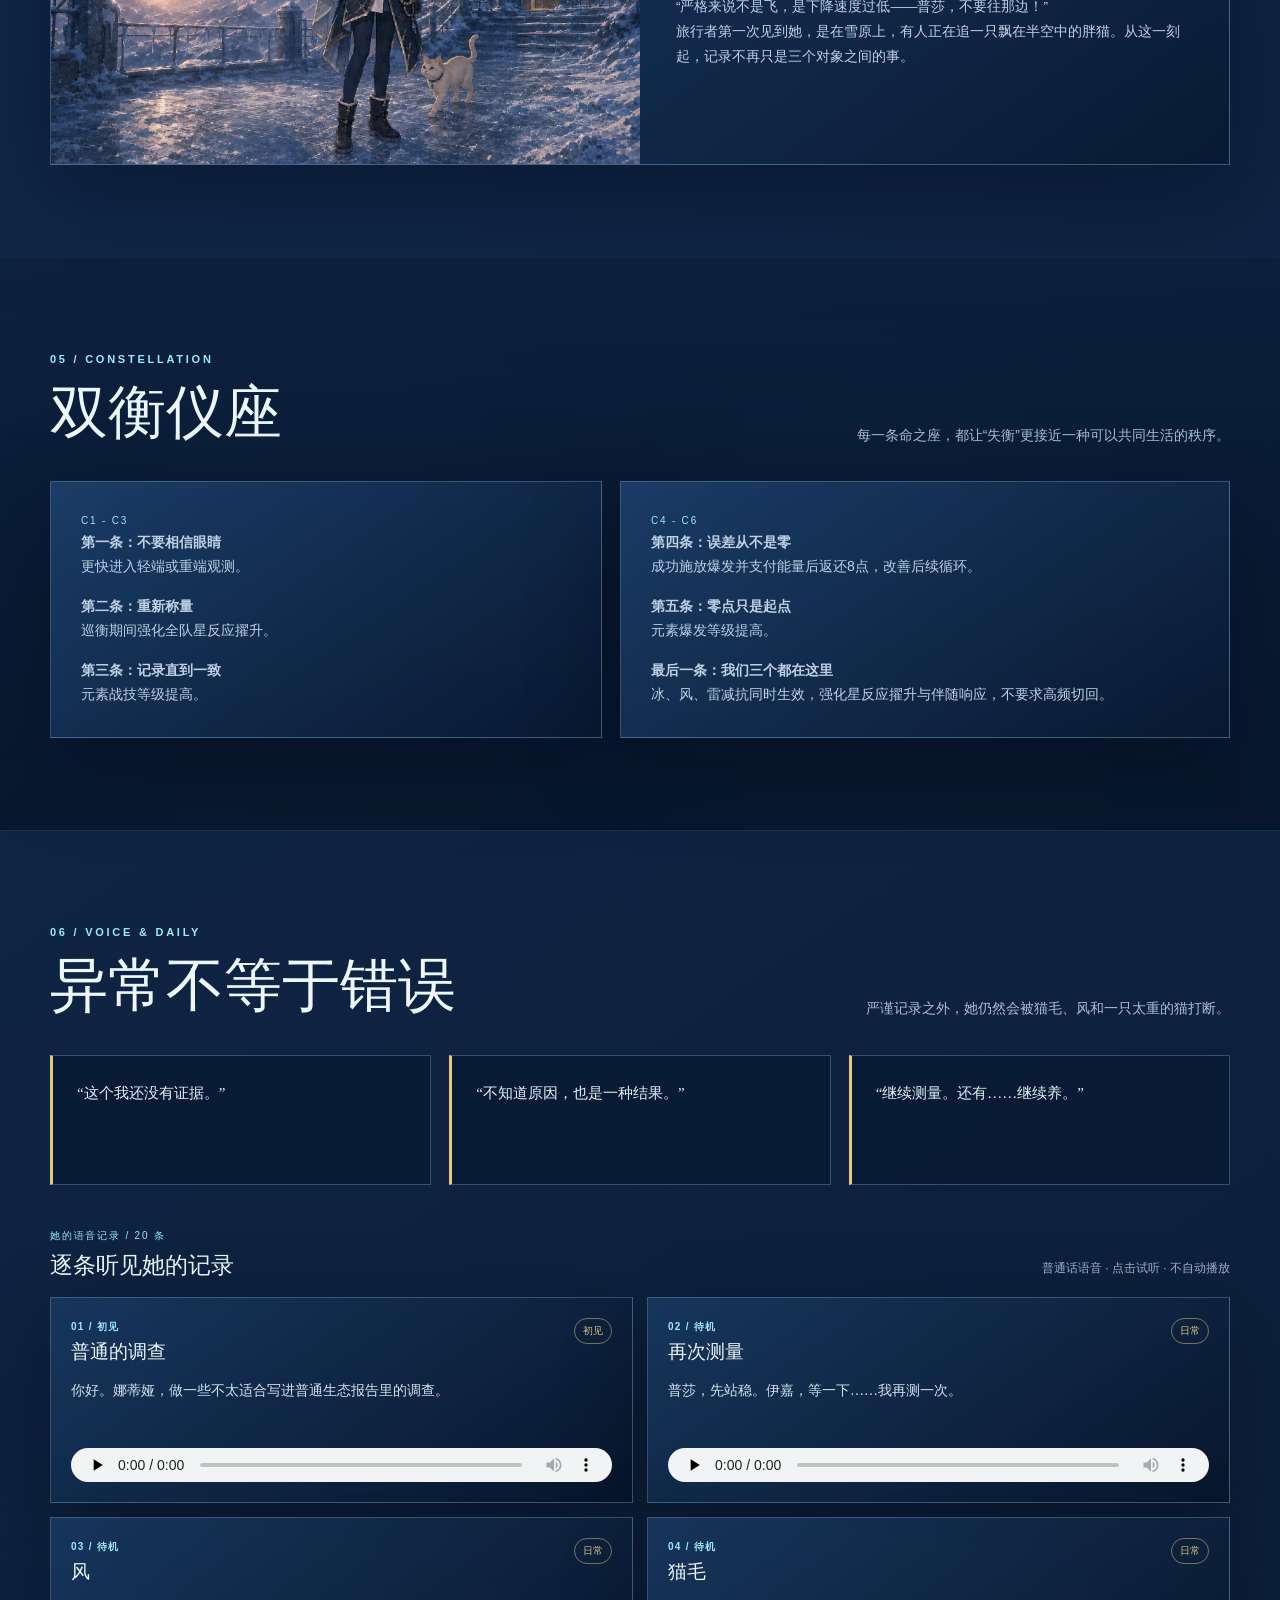
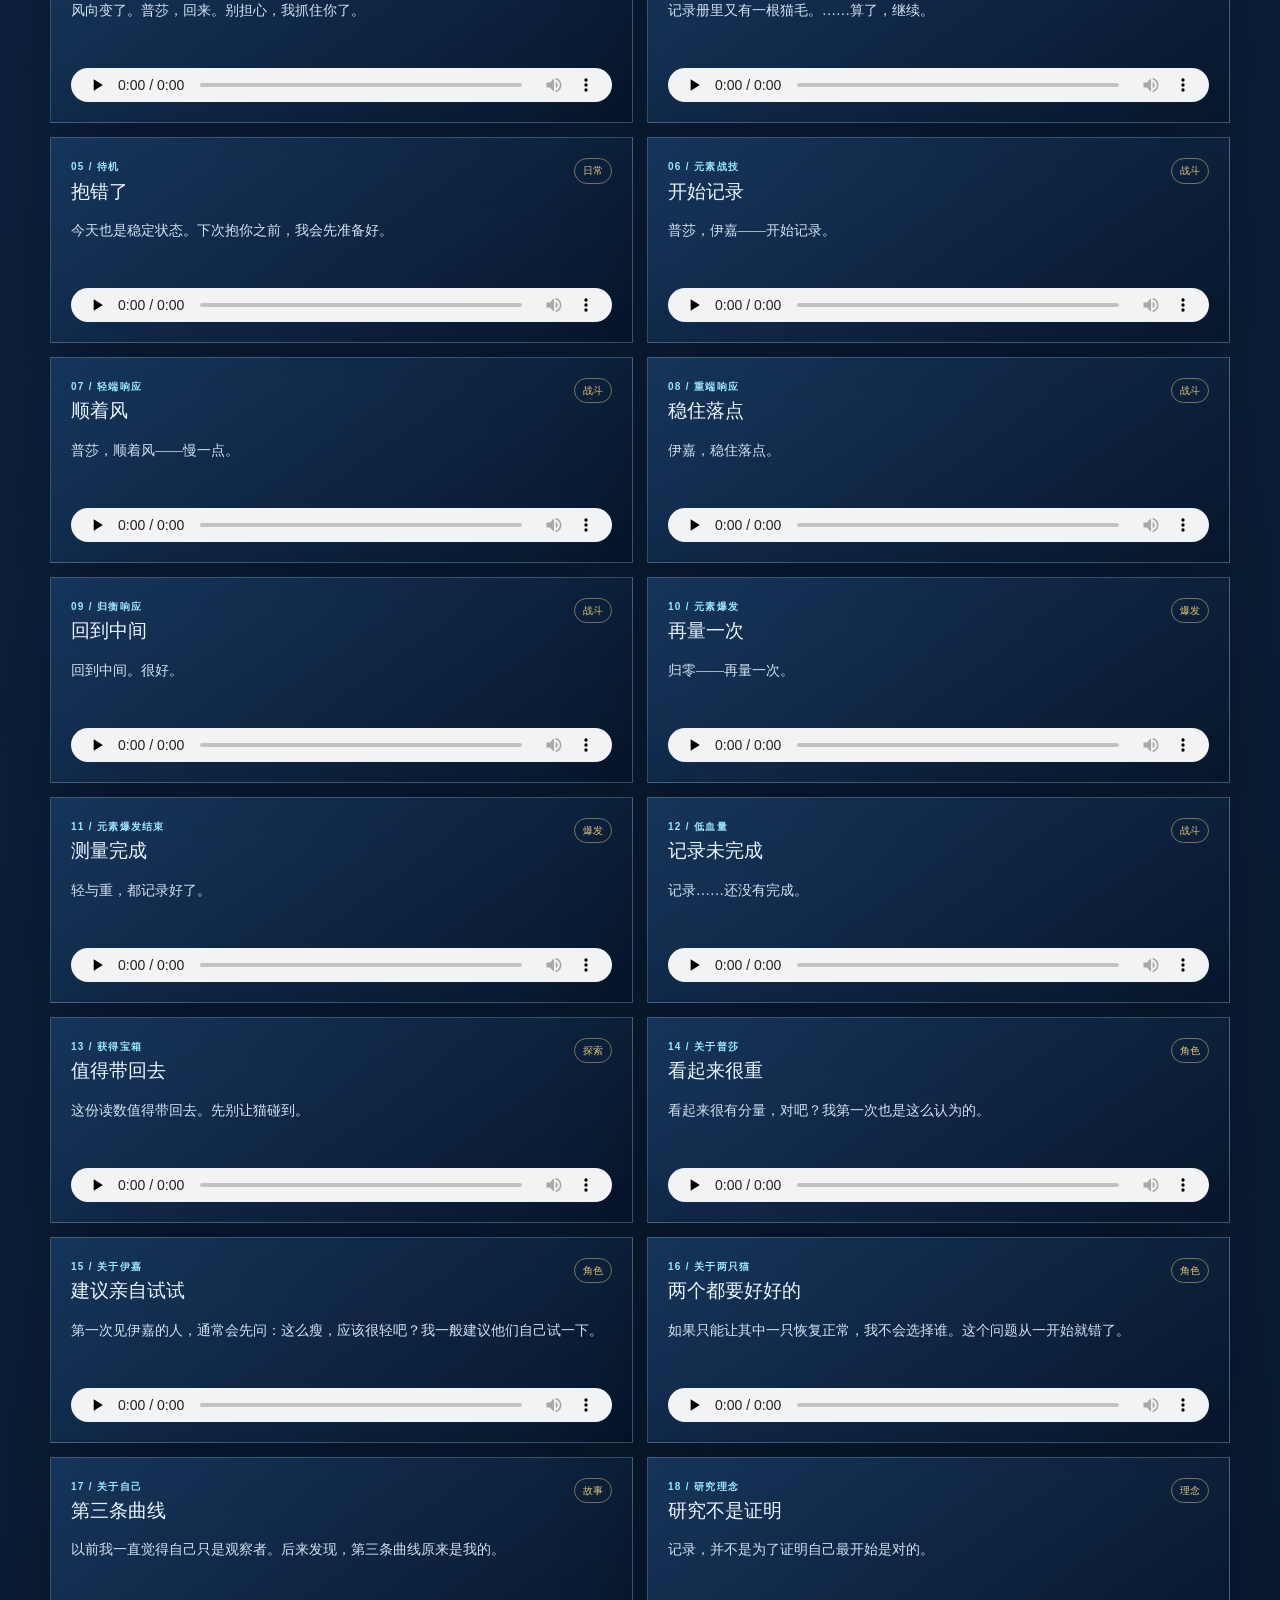
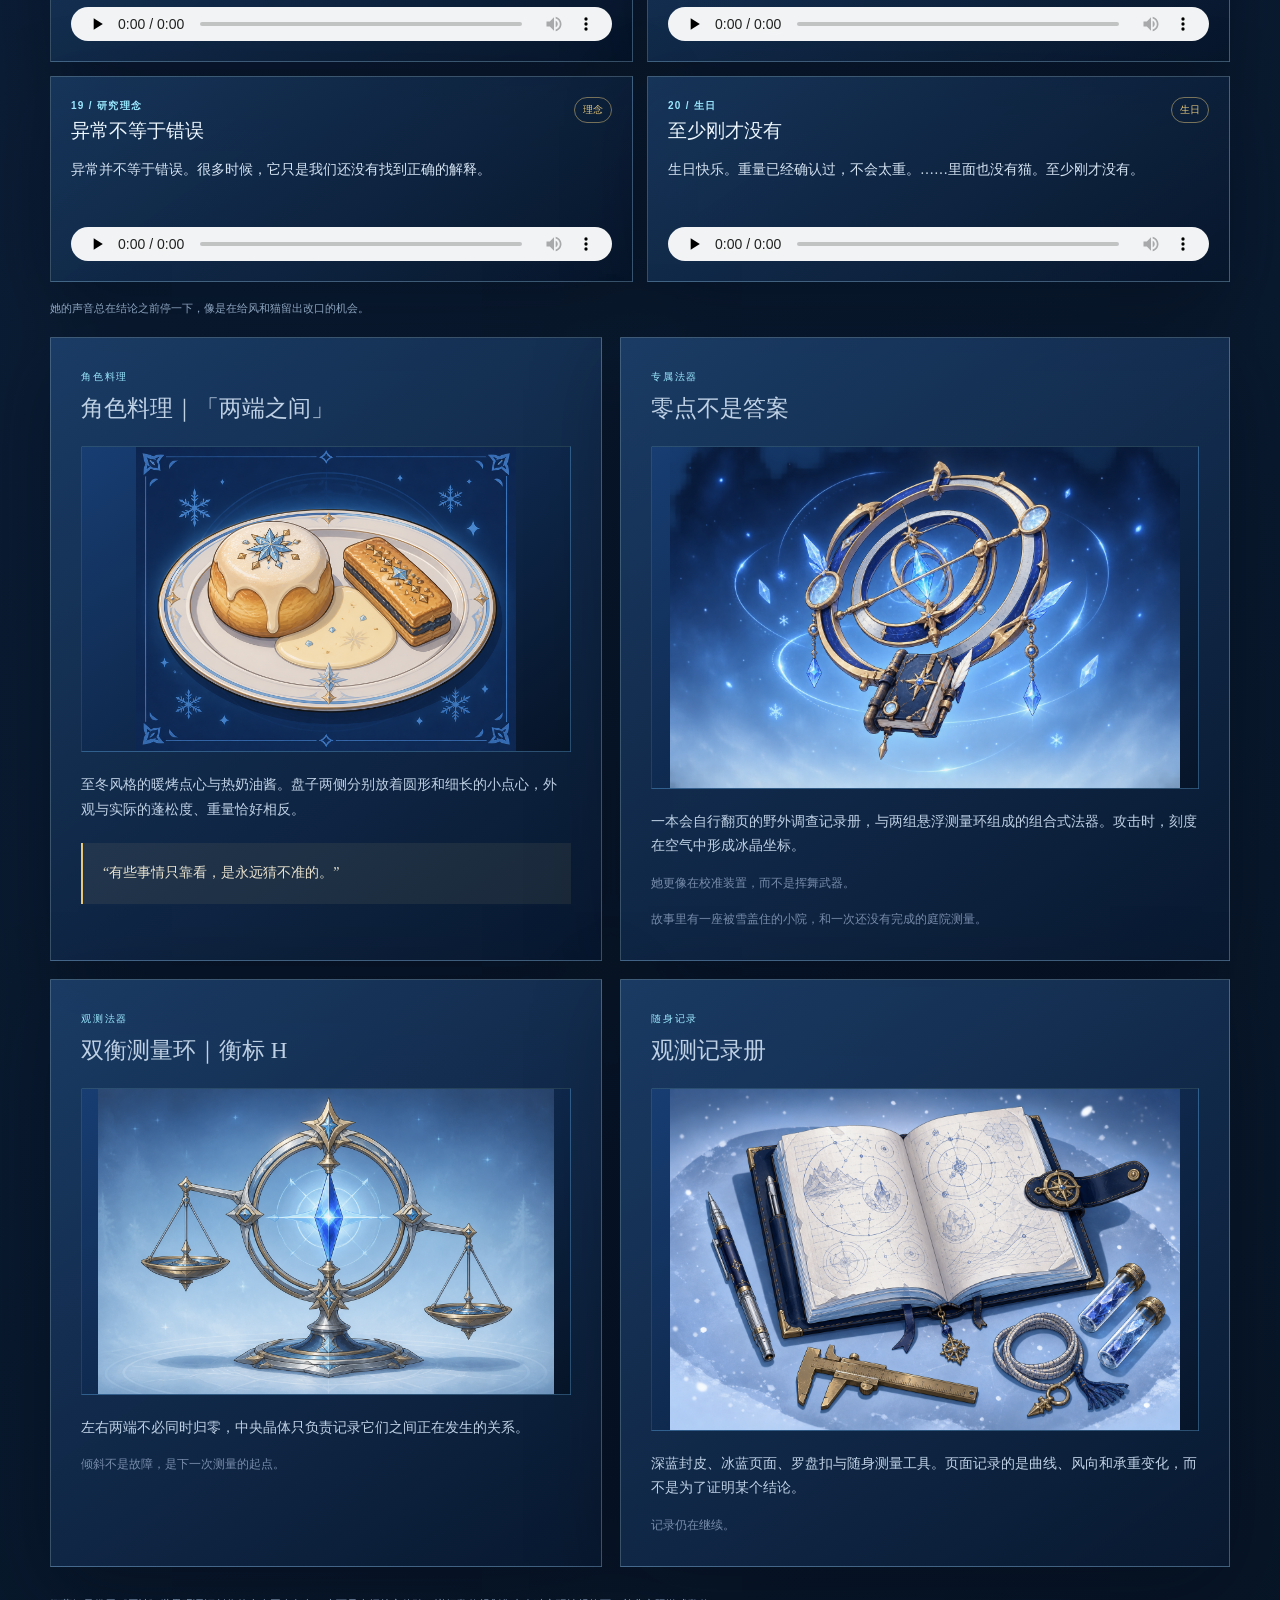
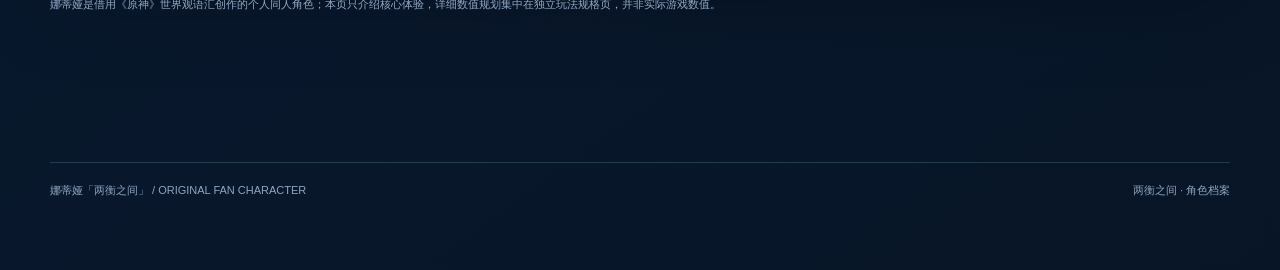
==== commit b5bba313: "content(nadia): align identity teaching and battle voice" ====
--- a/output/nadia_character/index.html
+++ b/output/nadia_character/index.html
@@ -419,23 +419,23 @@
             <audio controls preload="none" src="assets/audio/nadia_voice_06_skill.mp3"><a href="assets/audio/nadia_voice_06_skill.mp3">下载语音 06</a></audio>
           </article>
           <article class="panel voice-card" data-voice-line="07">
-            <div class="voice-card-head"><div><div class="voice-index">07 / 轻端响应</div><h3>轻端响应</h3></div><span class="voice-scene">战斗</span></div>
-            <p class="voice-text">轻端响应。普莎，慢一点。</p>
+            <div class="voice-card-head"><div><div class="voice-index">07 / 轻端响应</div><h3>顺着风</h3></div><span class="voice-scene">战斗</span></div>
+            <p class="voice-text">普莎，顺着风——慢一点。</p>
             <audio controls preload="none" src="assets/audio/nadia_voice_07_light_phase.mp3"><a href="assets/audio/nadia_voice_07_light_phase.mp3">下载语音 07</a></audio>
           </article>
           <article class="panel voice-card" data-voice-line="08">
-            <div class="voice-card-head"><div><div class="voice-index">08 / 重端响应</div><h3>重端响应</h3></div><span class="voice-scene">战斗</span></div>
-            <p class="voice-text">重端响应。伊嘉，落点确认。</p>
+            <div class="voice-card-head"><div><div class="voice-index">08 / 重端响应</div><h3>稳住落点</h3></div><span class="voice-scene">战斗</span></div>
+            <p class="voice-text">伊嘉，稳住落点。</p>
             <audio controls preload="none" src="assets/audio/nadia_voice_08_heavy_phase.mp3"><a href="assets/audio/nadia_voice_08_heavy_phase.mp3">下载语音 08</a></audio>
           </article>
           <article class="panel voice-card" data-voice-line="09">
-            <div class="voice-card-head"><div><div class="voice-index">09 / 归衡响应</div><h3>归衡</h3></div><span class="voice-scene">战斗</span></div>
-            <p class="voice-text">从一端回到中央。很好，归衡。</p>
+            <div class="voice-card-head"><div><div class="voice-index">09 / 归衡响应</div><h3>回到中间</h3></div><span class="voice-scene">战斗</span></div>
+            <p class="voice-text">回到中间。很好。</p>
             <audio controls preload="none" src="assets/audio/nadia_voice_09_return_zero.mp3"><a href="assets/audio/nadia_voice_09_return_zero.mp3">下载语音 09</a></audio>
           </article>
           <article class="panel voice-card" data-voice-line="10">
-            <div class="voice-card-head"><div><div class="voice-index">10 / 元素爆发</div><h3>重新归零</h3></div><span class="voice-scene">爆发</span></div>
-            <p class="voice-text">重新归零。误差确认——开始校准。</p>
+            <div class="voice-card-head"><div><div class="voice-index">10 / 元素爆发</div><h3>再量一次</h3></div><span class="voice-scene">爆发</span></div>
+            <p class="voice-text">归零——再量一次。</p>
             <audio controls preload="none" src="assets/audio/nadia_voice_10_burst_start.mp3"><a href="assets/audio/nadia_voice_10_burst_start.mp3">下载语音 10</a></audio>
           </article>
           <article class="panel voice-card" data-voice-line="11">
